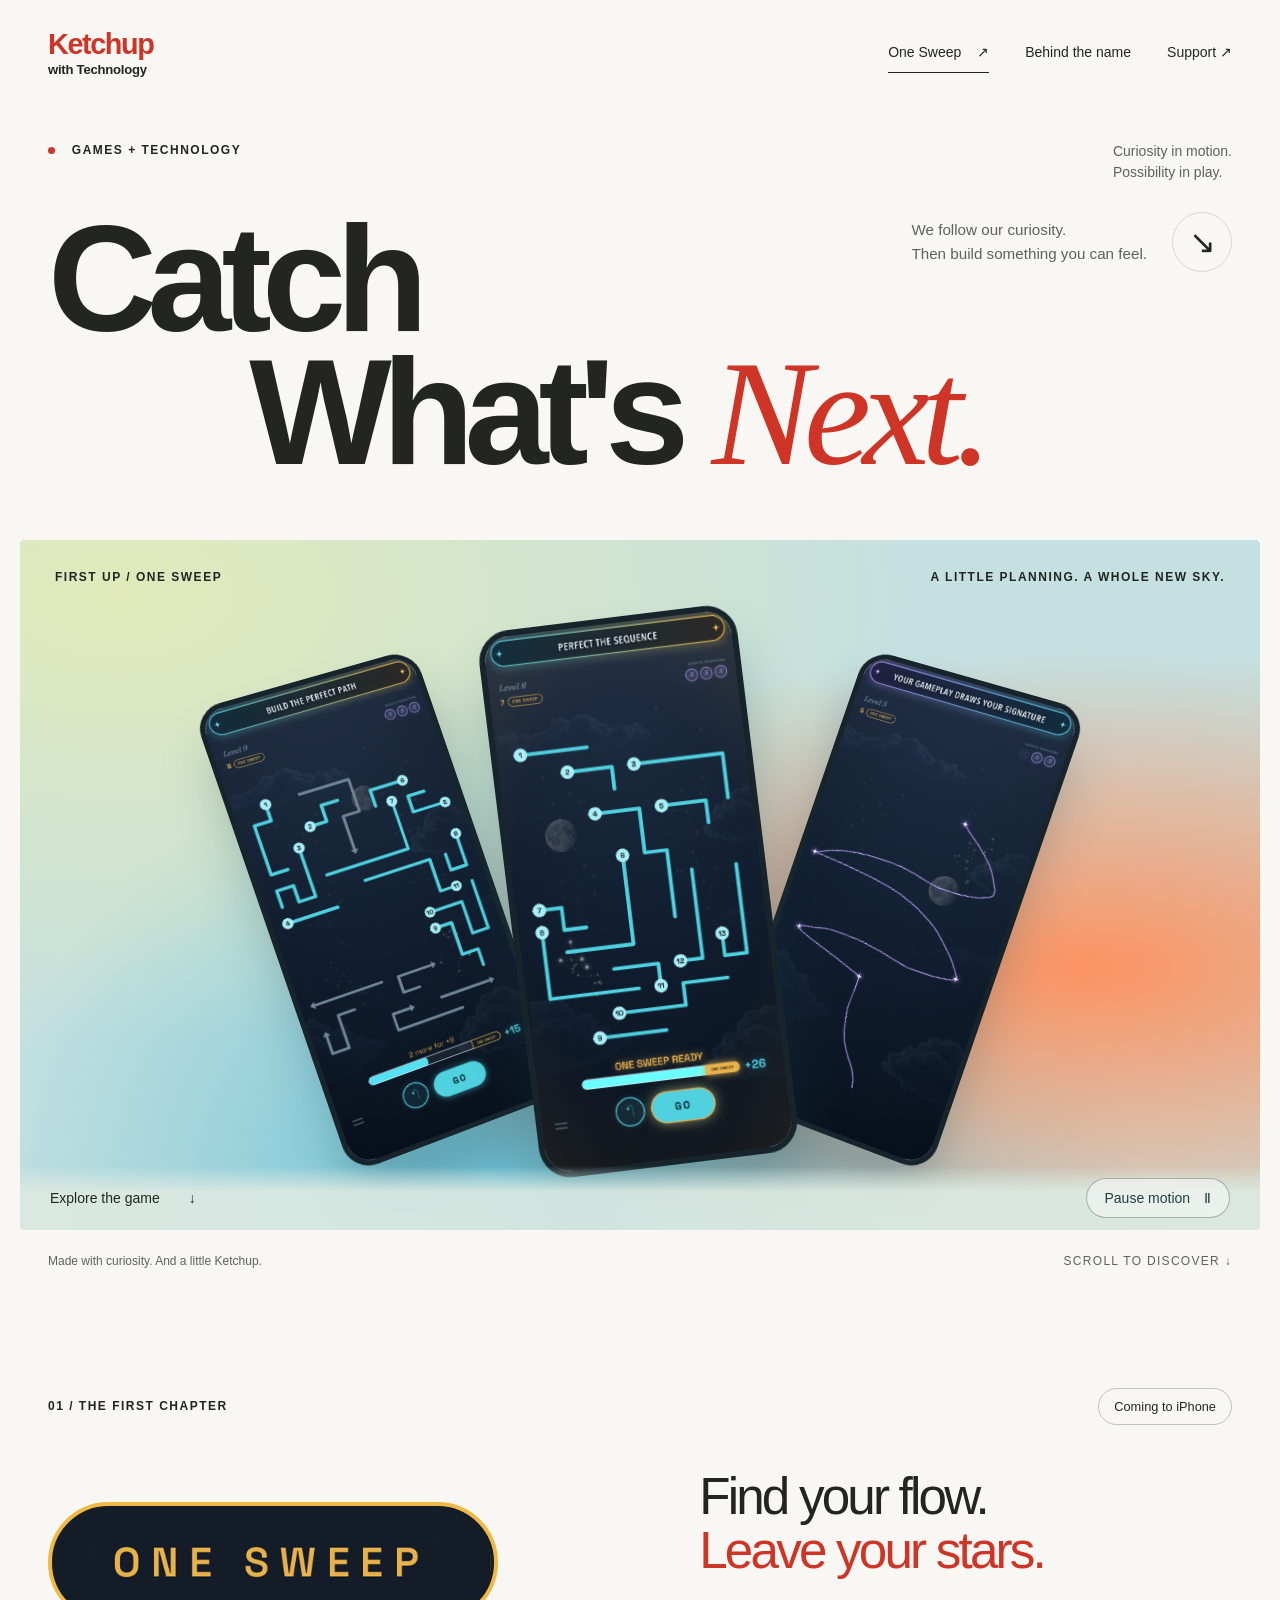
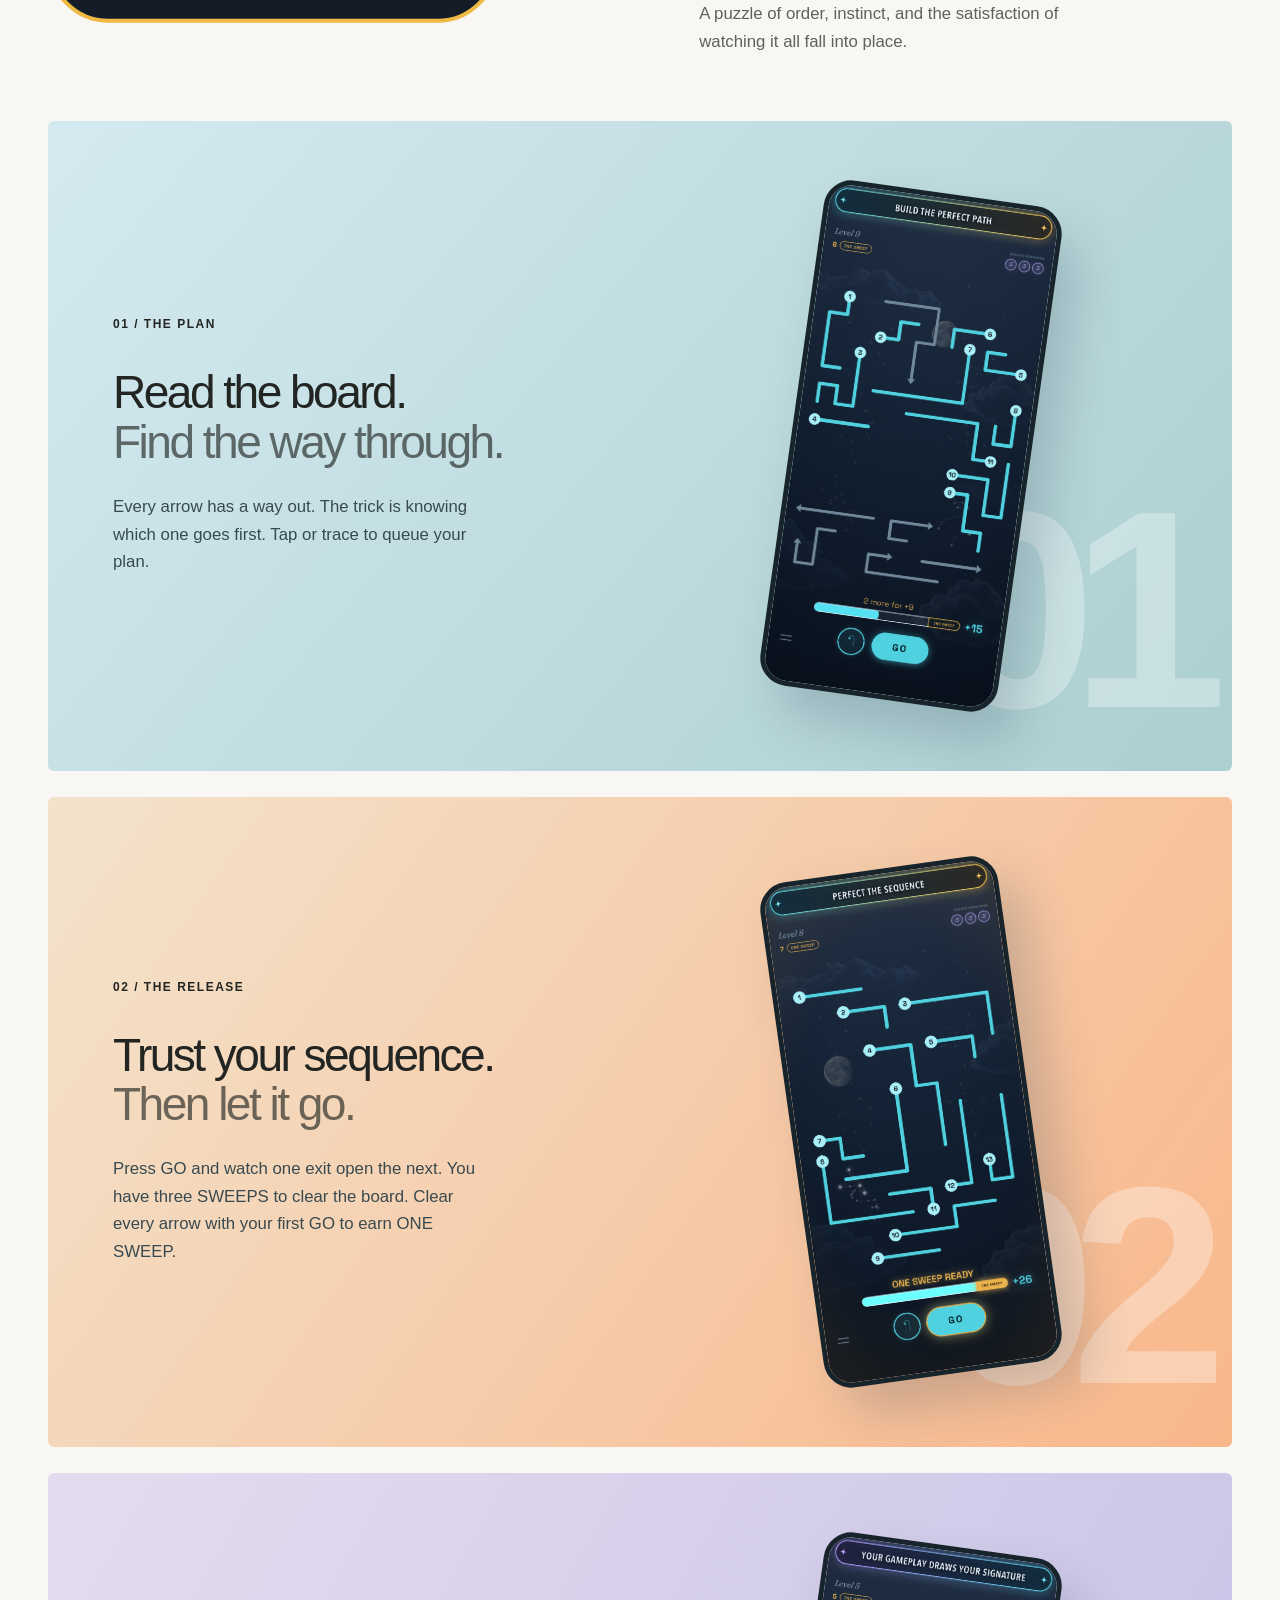
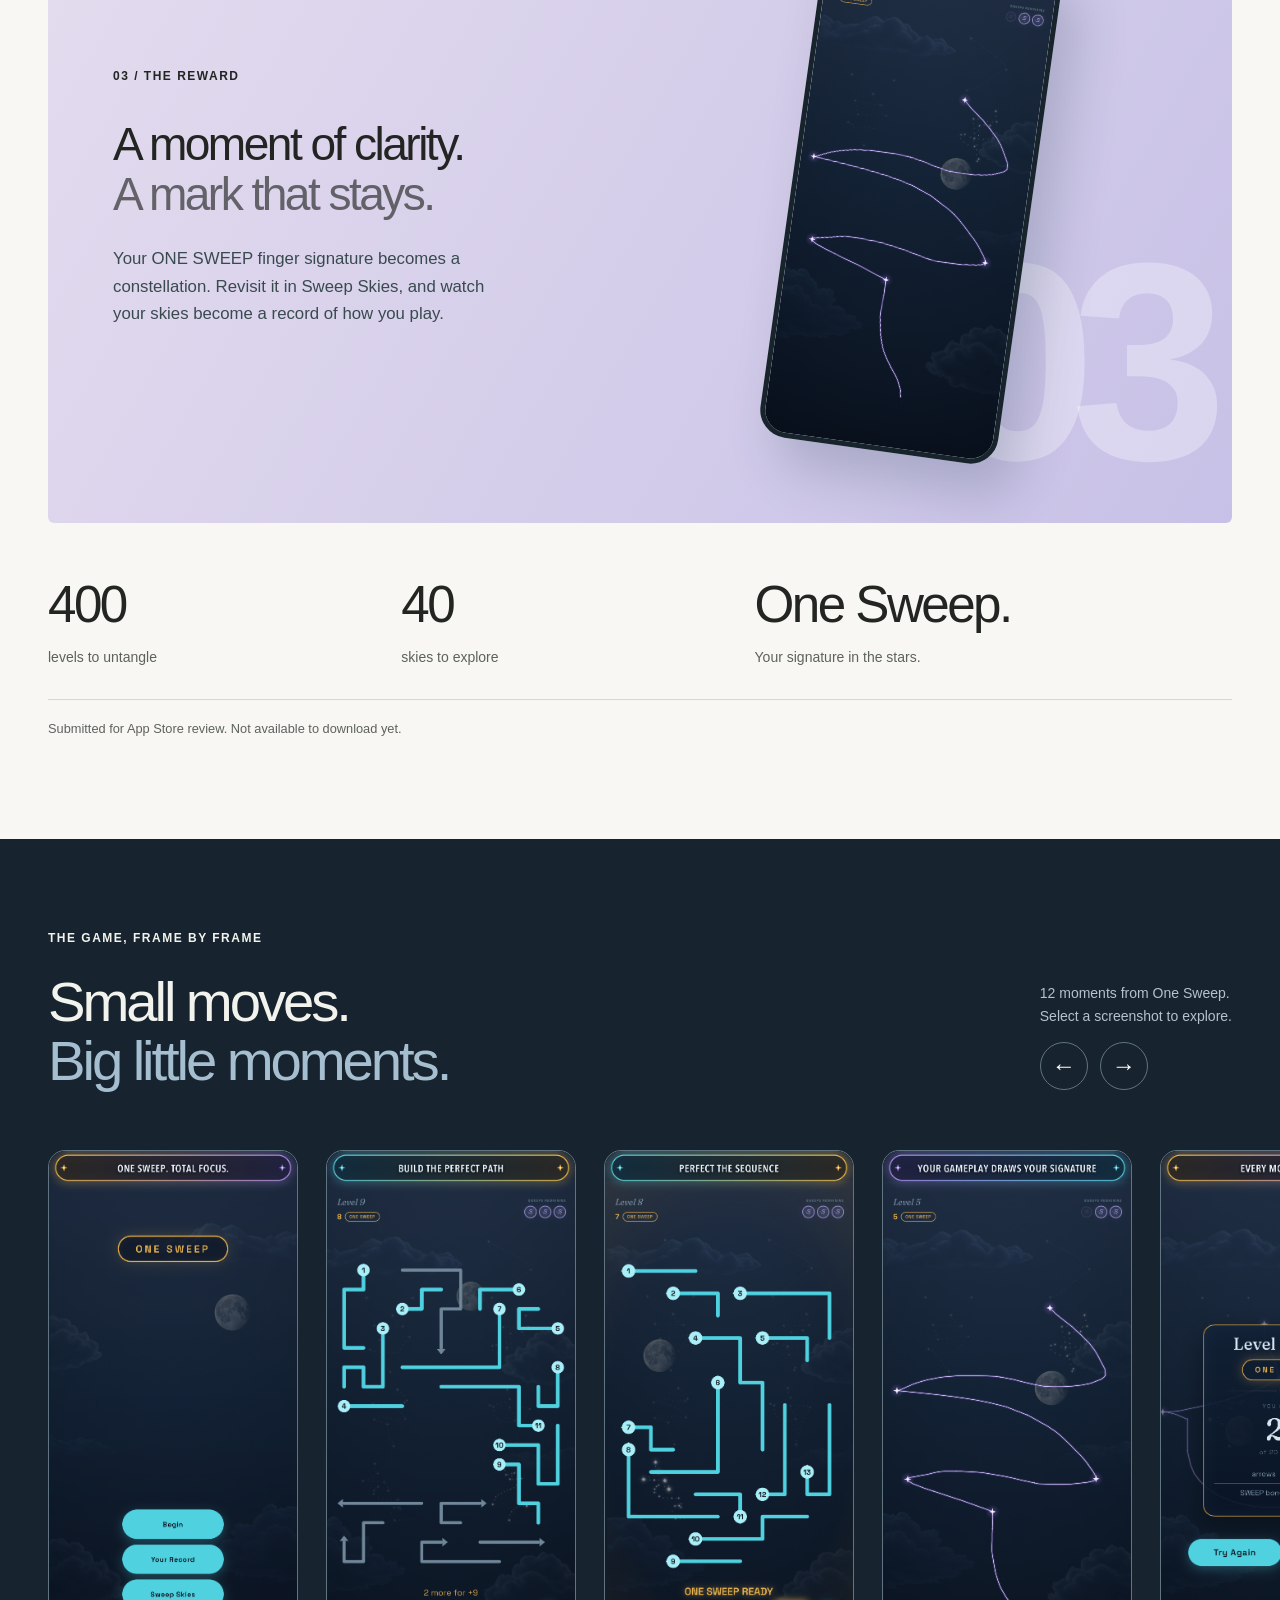
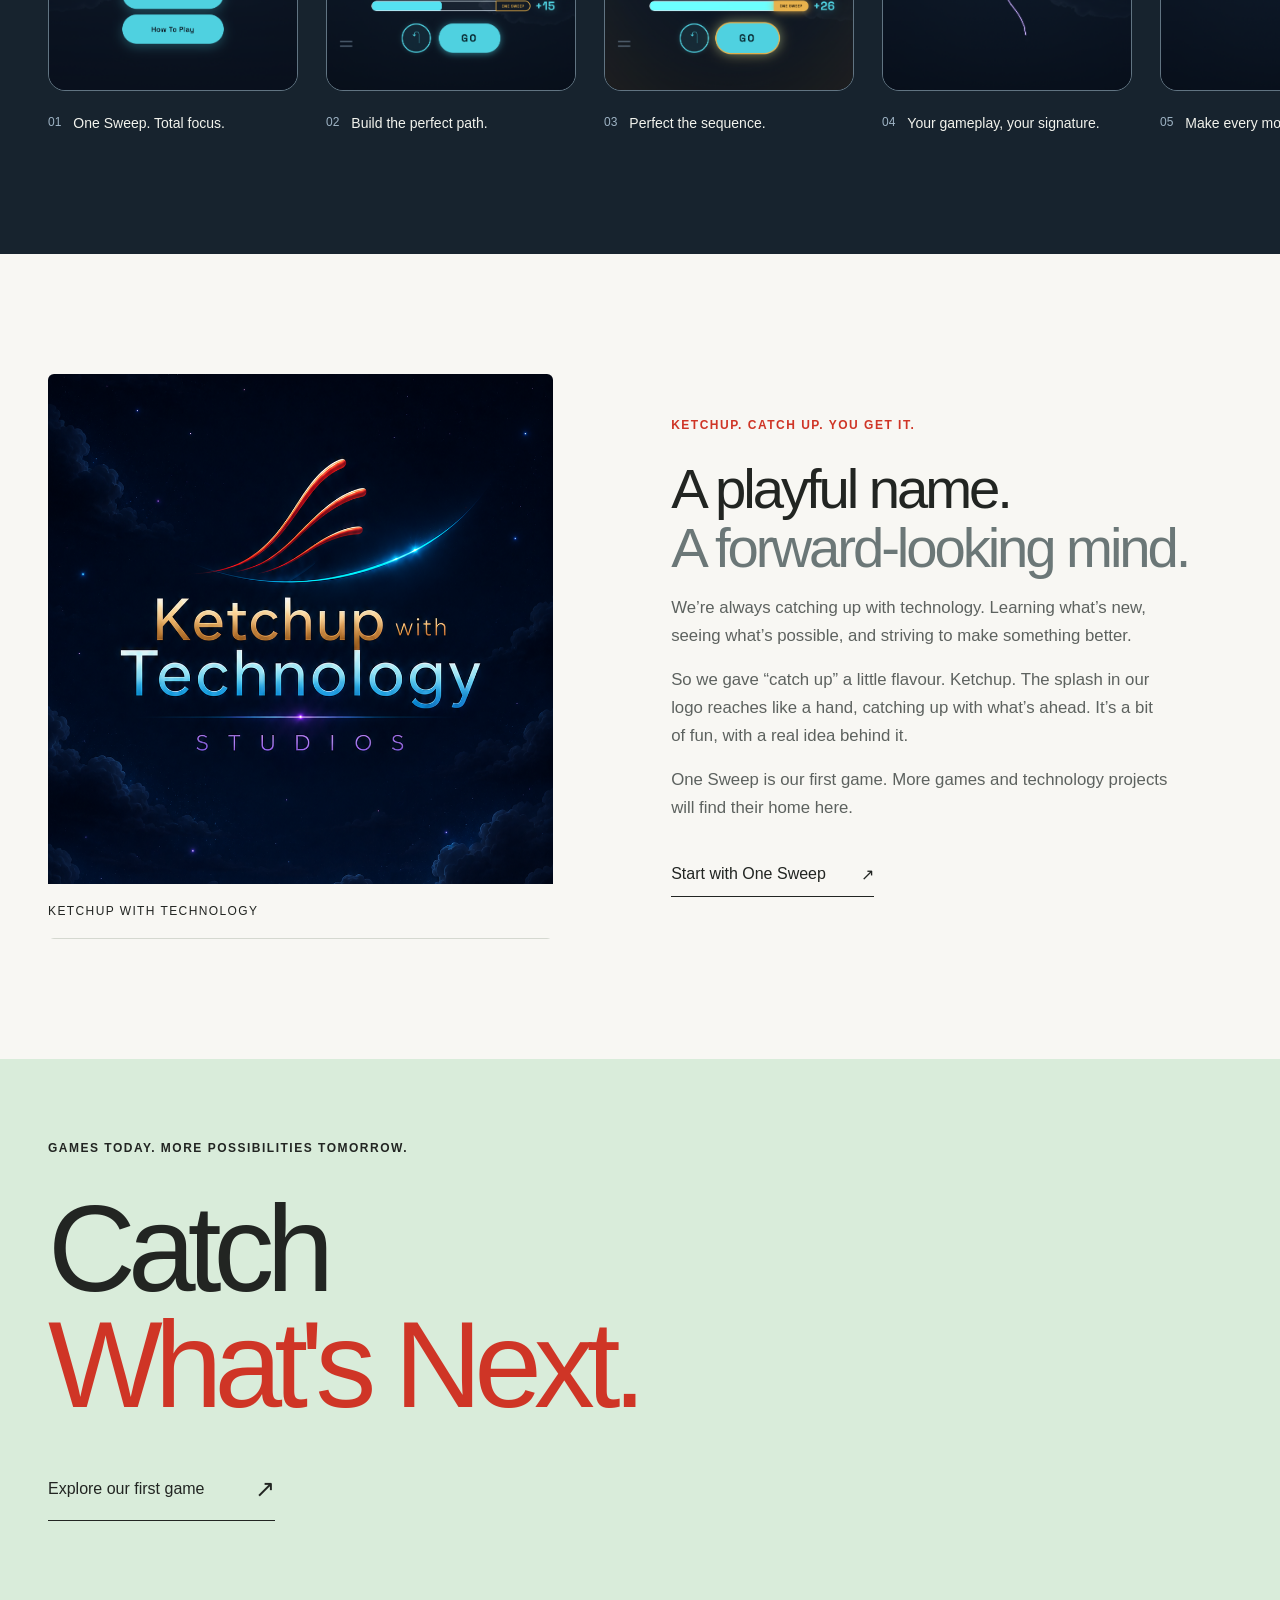
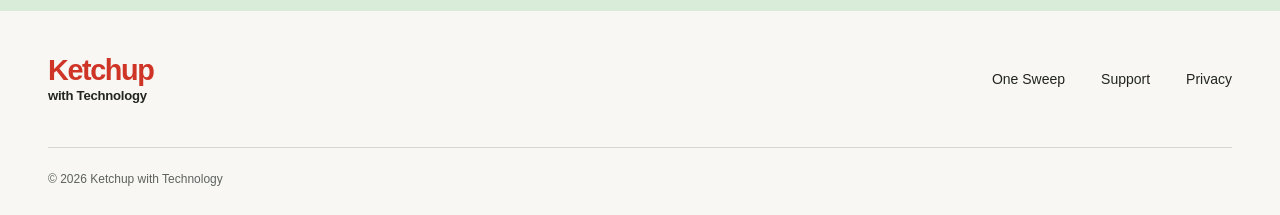
==== index.html @ 63517700 "Preserve existing page navigation and shared route styling" ====
<!doctype html>
<html lang="en"><head><meta charset="utf-8"><meta name="viewport" content="width=device-width, initial-scale=1"><meta name="theme-color" content="#f8f7f3"><meta name="description" content="Catch What's Next. Ketchup with Technology makes games and explores new possibilities. Discover One Sweep, our first puzzle game, coming to iPhone."><title>Ketchup with Technology | Catch What's Next.</title><link rel="stylesheet" href="./styles.css"><script src="./site.js" defer></script></head><body><a class="skip-link" href="#main">Skip to content</a><header class="wrap header"><a class="wordmark" href="#" aria-label="Ketchup with Technology, home">Ketchup<span>with Technology</span></a><nav aria-label="Main navigation"><a href="./one-sweep/">One Sweep <span aria-hidden="true">↗</span></a><a href="#about">Behind the name</a><a href="./support/">Support ↗</a></nav></header><main id="main"><section class="hero" aria-labelledby="hero-title"><div class="hero-top wrap"><div class="hero-kicker"><span class="signal-dot" aria-hidden="true"></span> GAMES + TECHNOLOGY</div><p>Curiosity in motion.<br>Possibility in play.</p></div><div class="hero-title wrap"><h1 id="hero-title"><span>Catch</span> <span class="next-line">What's <em>Next.</em></span></h1><div class="hero-description"><p>We follow our curiosity.<br>Then build something you can feel.</p><a class="round-link" href="#one-sweep" aria-label="Discover One Sweep"><span aria-hidden="true">↘</span></a></div></div><div class="cinema"><div class="cinema-light" aria-hidden="true"></div><div class="cinema-caption"><span>FIRST UP / ONE SWEEP</span><span>A LITTLE PLANNING. A WHOLE NEW SKY.</span></div><div class="cinema-screens"><a class="shot cinema-left" href="./assets/07-selecting-arrows.png" data-preview data-caption="Build your sequence in One Sweep." aria-label="Enlarge: Build your sequence in One Sweep."><img src="./assets/07-selecting-arrows.png" alt="Build your sequence in One Sweep." width="1206" height="2622" fetchpriority="high"></a><a class="shot cinema-middle" href="./assets/05-perfect-sequence.png" data-preview data-caption="A perfect sequence ready to launch." aria-label="Enlarge: A perfect sequence ready to launch."><img src="./assets/05-perfect-sequence.png" alt="A perfect sequence ready to launch." width="1206" height="2622" fetchpriority="high"></a><a class="shot cinema-right" href="./assets/02-sweep-signature.png" data-preview data-caption="Your finger signature becomes a constellation." aria-label="Enlarge: Your finger signature becomes a constellation."><img src="./assets/02-sweep-signature.png" alt="Your finger signature becomes a constellation." width="1206" height="2622" fetchpriority="high"></a></div><div class="cinema-bottom"><a href="#one-sweep">Explore the game <span aria-hidden="true">↓</span></a><button class="motion-toggle" type="button" aria-pressed="false">Pause motion <span aria-hidden="true">Ⅱ</span></button></div></div><div class="hero-foot wrap"><span>Made with curiosity. And a little Ketchup.</span><span>SCROLL TO DISCOVER ↓</span></div></section><section class="game wrap" id="one-sweep" aria-labelledby="game-title"><div class="game-top"><p class="eyebrow">01 / THE FIRST CHAPTER</p><span class="status">Coming to iPhone</span></div><div class="game-heading"><h2 id="game-title" class="badge-heading"><svg role="img" aria-label="One Sweep" viewBox="0 0 570 153"><defs><clipPath id="badge-artwork"><rect x="9" y="9" width="552" height="135" rx="67.5"/></clipPath></defs><rect x="2.5" y="2.5" width="565" height="148" rx="74" fill="#131d27"/><image href="./assets/04-one-sweep-badge.png" x="-320" y="-1235" width="1206" height="2622" clip-path="url(#badge-artwork)"/><rect x="2.5" y="2.5" width="565" height="148" rx="74" fill="none" stroke="#efb943" stroke-width="5"/></svg></h2><div><p class="game-lead">Find your flow.<br><span>Leave your stars.</span></p><p>A puzzle of order, instinct, and the satisfaction of watching it all fall into place.</p></div></div><div class="story-scenes"><article class="story-scene blue"><div class="scene-copy"><p class="eyebrow">01 / THE PLAN</p><h3>Read the board.<br><span>Find the way through.</span></h3><p>Every arrow has a way out. The trick is knowing which one goes first. Tap or trace to queue your plan.</p></div><div class="scene-image"><a class="shot " href="./assets/07-selecting-arrows.png" data-preview data-caption="Level 9: selected cyan arrows numbered in order." aria-label="Enlarge: Level 9: selected cyan arrows numbered in order."><img src="./assets/07-selecting-arrows.png" alt="Level 9: selected cyan arrows numbered in order." width="1206" height="2622" loading="lazy"></a><span class="scene-index" aria-hidden="true">01</span></div></article><article class="story-scene peach"><div class="scene-copy"><p class="eyebrow">02 / THE RELEASE</p><h3>Trust your sequence.<br><span>Then let it go.</span></h3><p>Press GO and watch one exit open the next. You have three SWEEPS to clear the board. Clear every arrow with your first GO to earn ONE SWEEP.</p></div><div class="scene-image"><a class="shot " href="./assets/05-perfect-sequence.png" data-preview data-caption="Thirteen arrows queued for a ONE SWEEP clear." aria-label="Enlarge: Thirteen arrows queued for a ONE SWEEP clear."><img src="./assets/05-perfect-sequence.png" alt="Thirteen arrows queued for a ONE SWEEP clear." width="1206" height="2622" loading="lazy"></a><span class="scene-index" aria-hidden="true">02</span></div></article><article class="story-scene lilac"><div class="scene-copy"><p class="eyebrow">03 / THE REWARD</p><h3>A moment of clarity.<br><span>A mark that stays.</span></h3><p>Your ONE SWEEP finger signature becomes a constellation. Revisit it in Sweep Skies, and watch your skies become a record of how you play.</p></div><div class="scene-image"><a class="shot " href="./assets/02-sweep-signature.png" data-preview data-caption="A purple finger signature stretching across the moonlit sky." aria-label="Enlarge: A purple finger signature stretching across the moonlit sky."><img src="./assets/02-sweep-signature.png" alt="A purple finger signature stretching across the moonlit sky." width="1206" height="2622" loading="lazy"></a><span class="scene-index" aria-hidden="true">03</span></div></article></div><div class="facts"><p><strong>400</strong>levels to untangle</p><p><strong>40</strong>skies to explore</p><p><strong>One Sweep.</strong>Your signature in the stars.</p></div><p class="release-note">Submitted for App Store review. Not available to download yet.</p></section><section class="gallery-section" aria-labelledby="gallery-title"><div class="wrap gallery-heading"><div><p class="eyebrow">THE GAME, FRAME BY FRAME</p><h2 id="gallery-title">Small moves.<br><span>Big little moments.</span></h2></div><div class="gallery-controls"><p>12 moments from One Sweep.<br>Select a screenshot to explore.</p><div><button type="button" data-gallery-step="-1" aria-label="Previous screenshots">←</button><button type="button" data-gallery-step="1" aria-label="Next screenshots">→</button></div></div></div><div class="gallery" tabindex="0" role="region" aria-label="One Sweep screenshot gallery; scroll horizontally to explore"><figure><a class="shot " href="./assets/01-home.png" data-preview data-caption="The One Sweep home screen with Begin, Your Record, Sweep Skies and How To Play." aria-label="Enlarge: The One Sweep home screen with Begin, Your Record, Sweep Skies and How To Play."><img src="./assets/01-home.png" alt="The One Sweep home screen with Begin, Your Record, Sweep Skies and How To Play." width="1206" height="2622" loading="lazy"></a><figcaption><span>01</span>One Sweep. Total focus.</figcaption></figure><figure><a class="shot " href="./assets/07-selecting-arrows.png" data-preview data-caption="Level 9 with selected cyan arrows numbered in queue order." aria-label="Enlarge: Level 9 with selected cyan arrows numbered in queue order."><img src="./assets/07-selecting-arrows.png" alt="Level 9 with selected cyan arrows numbered in queue order." width="1206" height="2622" loading="lazy"></a><figcaption><span>02</span>Build the perfect path.</figcaption></figure><figure><a class="shot " href="./assets/05-perfect-sequence.png" data-preview data-caption="All thirteen arrows queued, with ONE SWEEP READY above GO." aria-label="Enlarge: All thirteen arrows queued, with ONE SWEEP READY above GO."><img src="./assets/05-perfect-sequence.png" alt="All thirteen arrows queued, with ONE SWEEP READY above GO." width="1206" height="2622" loading="lazy"></a><figcaption><span>03</span>Perfect the sequence.</figcaption></figure><figure><a class="shot " href="./assets/02-sweep-signature.png" data-preview data-caption="A purple signature traced across the moonlit sky after a clear." aria-label="Enlarge: A purple signature traced across the moonlit sky after a clear."><img src="./assets/02-sweep-signature.png" alt="A purple signature traced across the moonlit sky after a clear." width="1206" height="2622" loading="lazy"></a><figcaption><span>04</span>Your gameplay, your signature.</figcaption></figure><figure><a class="shot " href="./assets/03-scorecard.png" data-preview data-caption="Level 6 cleared in ONE SWEEP with 20 of 20 possible points." aria-label="Enlarge: Level 6 cleared in ONE SWEEP with 20 of 20 possible points."><img src="./assets/03-scorecard.png" alt="Level 6 cleared in ONE SWEEP with 20 of 20 possible points." width="1206" height="2622" loading="lazy"></a><figcaption><span>05</span>Make every move count.</figcaption></figure><figure><a class="shot " href="./assets/04-one-sweep-badge.png" data-preview data-caption="A gold ONE SWEEP badge awarded after clearing the board." aria-label="Enlarge: A gold ONE SWEEP badge awarded after clearing the board."><img src="./assets/04-one-sweep-badge.png" alt="A gold ONE SWEEP badge awarded after clearing the board." width="1206" height="2622" loading="lazy"></a><figcaption><span>06</span>Earn the ONE SWEEP.</figcaption></figure><figure><a class="shot " href="./assets/06-sweep-to-stars.png" data-preview data-caption="A completed signature settling among the stars." aria-label="Enlarge: A completed signature settling among the stars."><img src="./assets/06-sweep-to-stars.png" alt="A completed signature settling among the stars." width="1206" height="2622" loading="lazy"></a><figcaption><span>07</span>Turn SWEEPs into stars.</figcaption></figure><figure><a class="shot " href="./assets/08-sky-one-complete.png" data-preview data-caption="Sky 1 complete, with all ten levels cleared in ONE SWEEP." aria-label="Enlarge: Sky 1 complete, with all ten levels cleared in ONE SWEEP."><img src="./assets/08-sky-one-complete.png" alt="Sky 1 complete, with all ten levels cleared in ONE SWEEP." width="1206" height="2622" loading="lazy"></a><figcaption><span>08</span>Master an entire sky.</figcaption></figure><figure><a class="shot " href="./assets/09-completed-sky.png" data-preview data-caption="All ten earned constellation signatures in Clear Midnight." aria-label="Enlarge: All ten earned constellation signatures in Clear Midnight."><img src="./assets/09-completed-sky.png" alt="All ten earned constellation signatures in Clear Midnight." width="1206" height="2622" loading="lazy"></a><figcaption><span>09</span>Your constellations, together.</figcaption></figure><figure><a class="shot " href="./assets/10-replay-signature.png" data-preview data-caption="A saved Level 4 constellation being replayed in Sweep Skies." aria-label="Enlarge: A saved Level 4 constellation being replayed in Sweep Skies."><img src="./assets/10-replay-signature.png" alt="A saved Level 4 constellation being replayed in Sweep Skies." width="1206" height="2622" loading="lazy"></a><figcaption><span>10</span>Replay your signature.</figcaption></figure><figure><a class="shot " href="./assets/11-sweep-skies.png" data-preview data-caption="The Sweep Skies collection with Sky 1 perfect and Sky 2 in progress." aria-label="Enlarge: The Sweep Skies collection with Sky 1 perfect and Sky 2 in progress."><img src="./assets/11-sweep-skies.png" alt="The Sweep Skies collection with Sky 1 perfect and Sky 2 in progress." width="1206" height="2622" loading="lazy"></a><figcaption><span>11</span>Explore 40 skies.</figcaption></figure><figure><a class="shot " href="./assets/12-constellation-carryover.png" data-preview data-caption="Level 14 arrows over a purple sky with previously earned constellations." aria-label="Enlarge: Level 14 arrows over a purple sky with previously earned constellations."><img src="./assets/12-constellation-carryover.png" alt="Level 14 arrows over a purple sky with previously earned constellations." width="1206" height="2622" loading="lazy"></a><figcaption><span>12</span>Keep your stars with you.</figcaption></figure></div></section><section class="about wrap" id="about" aria-labelledby="about-title"><div class="about-art"><img src="./assets/studio-startup.png" alt="Ketchup with Technology Studios logo from the game startup screen, with red and cyan trails." width="941" height="1672" loading="lazy"><span>KETCHUP WITH TECHNOLOGY</span></div><div class="about-copy"><p class="eyebrow">KETCHUP. CATCH UP. YOU GET IT.</p><h2 id="about-title">A playful name.<br><span>A forward-looking mind.</span></h2><p>We’re always catching up with technology. Learning what’s new, seeing what’s possible, and striving to make something better.</p><p>So we gave “catch up” a little flavour. Ketchup. The splash in our logo reaches like a hand, catching up with what’s ahead. It’s a bit of fun, with a real idea behind it.</p><p>One Sweep is our first game. More games and technology projects will find their home here.</p><a class="text-link" href="#one-sweep">Start with One Sweep <span aria-hidden="true">↗</span></a></div></section><section class="next"><div class="wrap"><p class="eyebrow">GAMES TODAY. MORE POSSIBILITIES TOMORROW.</p><h2>Catch<br><span>What's Next.</span></h2><a class="button" href="#one-sweep">Explore our first game <span aria-hidden="true">↗</span></a></div></section></main><footer class="wrap footer"><a class="wordmark" href="#">Ketchup<span>with Technology</span></a><nav aria-label="Footer navigation"><a href="./one-sweep/">One Sweep</a><a href="./support/">Support</a><a href="./privacy/">Privacy</a></nav><p>© 2026 Ketchup with Technology</p></footer>
<dialog aria-labelledby="preview-caption" id="image-preview"><button type="button" class="close-preview" aria-label="Close screenshot preview">Close ×</button><img alt="" width="1206" height="2622"><p id="preview-caption"></p></dialog></body></html>
---- styles.css ----
:root{color-scheme:light;--paper:#f8f7f3;--ink:#222522;--muted:#5d625f;--red:#cf3526;--line:#d5d8d0;font-family:Inter,"Helvetica Neue",Arial,sans-serif;background:var(--paper);color:var(--ink);font-synthesis:none}*{box-sizing:border-box}body{margin:0}html{scroll-behavior:smooth;scroll-padding-top:2rem}a{color:inherit;text-decoration:none}button{font:inherit;cursor:pointer}img{display:block;width:100%;height:auto}p{line-height:1.65}a:focus-visible,button:focus-visible,[tabindex]:focus-visible{outline:3px solid #155ecc;outline-offset:6px}.wrap{width:min(1320px,calc(100% - 96px));margin:auto}.skip-link{position:fixed;top:12px;left:12px;z-index:20;background:white;padding:15px;transform:translateY(-160%)}.skip-link:focus{transform:none}.header{display:flex;justify-content:space-between;align-items:center;padding-block:30px;gap:30px}.wordmark{font-size:1.8rem;font-weight:800;color:var(--red);letter-spacing:-1.4px;line-height:1;display:inline-block}.wordmark span{display:block;font-size:.82rem;font-weight:600;letter-spacing:-.25px;margin-top:4px;color:var(--ink)}nav{display:flex;gap:36px;font-size:.875rem}nav a{padding:12px 0}nav a:hover{color:var(--red)}.header nav a:first-child{border-bottom:1px solid var(--ink)}.header nav span{margin-left:12px}.hero{padding-top:35px;overflow:hidden}.hero-top{display:flex;justify-content:space-between;align-items:start;gap:30px}.hero-top>p{font-size:.875rem;margin:0;line-height:1.5;color:var(--muted)}.hero-kicker,.eyebrow{font-size:.75rem;letter-spacing:1.5px;font-weight:600;line-height:1.5}.signal-dot{display:inline-block;background:var(--red);width:7px;height:7px;border-radius:50%;margin-right:12px}.hero-title{position:relative;padding-block:30px 60px}.hero h1{font-size:clamp(5rem,11.8vw,11.4rem);line-height:.88;letter-spacing:-.075em;font-weight:600;margin:0;position:relative;z-index:1}.hero h1>span{display:block}.hero h1 .next-line{padding-left:17%}.hero h1 em{font-family:Georgia,serif;font-weight:400;color:var(--red);letter-spacing:-.065em}.hero-description{position:absolute;right:0;top:20px;display:flex;align-items:center;gap:25px}.hero-description p{font-size:.95rem;color:var(--muted);line-height:1.55}.round-link{display:grid;place-items:center;width:60px;height:60px;border:1px solid var(--line);border-radius:50%;font-size:32px;transition:transform .25s,background .25s}.round-link:hover{background:var(--red);color:white;transform:rotate(10deg)}.cinema{width:calc(100% - 40px);margin:auto;height:690px;background:#badddf;position:relative;overflow:hidden;border-radius:5px;isolation:isolate}.cinema-light{position:absolute;inset:-10%;background:radial-gradient(ellipse at 15% 15%,#e2eaba 0,transparent 45%),radial-gradient(ellipse at 80% 60%,#fc9362 0,transparent 45%),radial-gradient(ellipse at 45% 90%,#60bed4 0,transparent 50%),#c4e0e0;animation:light-drift 16s ease-in-out infinite alternate;z-index:-1}.cinema-caption,.cinema-bottom{position:absolute;z-index:5;left:35px;right:35px;display:flex;justify-content:space-between;align-items:center;gap:20px}.cinema-caption{top:30px;font-size:.75rem;font-weight:600;letter-spacing:1.5px}.cinema-bottom{bottom:25px;font-size:.875rem}.cinema-bottom a{padding:12px 0}.cinema-bottom a span{margin-left:25px}.motion-toggle{border:1px solid #56767380;background:#ffffff6e;backdrop-filter:blur(10px);border-radius:30px;padding:11px 18px;font-size:.75rem;color:#203f43}.motion-toggle span{margin-left:10px}.cinema-screens{position:relative;width:min(900px,88%);height:100%;margin:auto;perspective:1400px;transform:translate3d(var(--scene-x,0px),var(--scene-y,0px),0);transition:transform 1s cubic-bezier(.2,.8,.2,1)}.cinema-screens .shot{position:absolute;width:260px;top:90px;border:6px solid #17242b;border-radius:32px;box-shadow:0 3px 0 #f6ffffb0 inset,0 45px 55px #1e4a5945;overflow:hidden;transition:filter .3s}.cinema-screens .shot:hover{filter:brightness(1.1)}.cinema-middle{left:calc(50% - 130px);z-index:3;transform:rotate(-7deg) translateY(-14px);animation:middle-float 7s ease-in-out infinite}.cinema-left{left:7%;transform:rotate(-19deg) rotateY(15deg) scale(.87);animation:left-float 8s ease-in-out infinite}.cinema-right{right:7%;transform:rotate(19deg) rotateY(-15deg) scale(.87);animation:right-float 9s ease-in-out infinite}.hero-foot{display:flex;justify-content:space-between;gap:25px;padding-block:24px 0;font-size:.75rem;color:var(--muted)}.hero-foot span:last-child{letter-spacing:1.3px}.game{padding-block:120px 100px}.game-top{display:flex;justify-content:space-between;align-items:center;gap:20px}.eyebrow{margin:0 0 25px}.game-top .eyebrow{margin:0}.status{font-size:.8rem;border:1px solid #bbc6b6;border-radius:30px;padding:10px 15px;white-space:nowrap}.game-heading{display:grid;grid-template-columns:1fr 1fr;align-items:center;gap:10%;padding-block:45px 65px}.badge-heading{margin:0;max-width:450px;line-height:0}.badge-heading svg{width:100%;height:auto;display:block}.game-lead{font-size:clamp(2.4rem,4vw,3.6rem);letter-spacing:-.055em;line-height:1.06;margin:0 0 22px}.game-lead span{color:var(--red)}.game-heading>div>p:last-child{font-size:1.05rem;color:var(--muted);max-width:430px;margin:0}.story-scenes{display:grid;gap:26px}.story-scene{display:grid;grid-template-columns:1fr 1fr;gap:30px;align-items:center;min-height:650px;padding:55px 65px;overflow:hidden;position:relative;border-radius:6px}.story-scene.blue{background:linear-gradient(130deg,#d4eaf0,#accfd1)}.story-scene.peach{background:linear-gradient(125deg,#f3e3cc,#f9b78b)}.story-scene.lilac{background:linear-gradient(120deg,#e4dcee,#c7c1e7)}.scene-copy{position:relative;z-index:1;max-width:470px}.scene-copy h3{font-size:clamp(2.3rem,3.6vw,3.3rem);font-weight:500;line-height:1.08;letter-spacing:-.055em;margin:35px 0 25px}.scene-copy h3 span{opacity:.65}.scene-copy>p:last-child{font-size:1.05rem;max-width:375px;color:#394a4f;margin:0}.scene-image{position:relative;display:grid;place-items:center;min-width:0}.scene-image .shot{display:block;width:240px;position:relative;z-index:1;border:5px solid #17242b;border-radius:28px;overflow:hidden;box-shadow:22px 28px 50px #273e5338;transform:rotate(8deg);transition:transform .7s}.scene-image .shot:hover{transform:rotate(0) translateY(-8px)}.peach .scene-image .shot{transform:rotate(-8deg)}.scene-index{position:absolute;font-size:clamp(180px,22vw,300px);font-weight:700;letter-spacing:-.09em;color:#ffffff50;bottom:-50px;right:-35px;line-height:1;user-select:none}.facts{display:grid;grid-template-columns:1fr 1fr 1.5fr;gap:35px;padding:50px 0 30px;border-bottom:1px solid var(--line)}.facts p{font-size:.875rem;color:var(--muted);margin:0}.facts strong{display:block;font-size:clamp(2rem,4vw,3.5rem);font-weight:400;letter-spacing:-.05em;color:var(--ink);line-height:1.25;margin-bottom:9px}.release-note{font-size:.8rem;color:var(--muted);margin:18px 0 0}.gallery-section{padding-block:90px;background:#17232e;color:#f2f3ed;overflow:hidden}.gallery-heading{display:flex;justify-content:space-between;align-items:end;gap:45px;margin-bottom:45px}.gallery-heading h2,.about h2{font-size:clamp(2.5rem,4.4vw,4rem);line-height:1.05;letter-spacing:-.055em;font-weight:500;margin:0}.gallery-heading h2 span{color:#a6bfd0}.gallery-controls>p{font-size:.875rem;color:#b5c2cd}.gallery-controls>div{display:flex;gap:12px}.gallery-controls button{width:48px;height:48px;border:1px solid #617482;background:transparent;color:white;border-radius:50%;font-size:24px}.gallery-controls button:hover{background:#d5e8ee;color:#17232e}.gallery{display:flex;overflow-x:auto;gap:28px;padding:15px max(48px,calc((100vw - 1320px)/2)) 30px;scroll-snap-type:x mandatory;scroll-padding-left:max(48px,calc((100vw - 1320px)/2));scrollbar-color:#809cae #283a47}.gallery figure{flex:0 0 250px;margin:0;scroll-snap-align:start}.gallery .shot{display:block;border-radius:17px;overflow:hidden;border:1px solid #617482;transition:transform .3s}.gallery .shot:hover{transform:translateY(-8px)}.gallery figcaption{display:flex;gap:12px;margin-top:22px;font-size:.875rem;line-height:1.5}.gallery figcaption span{font-size:.75rem;color:#9fb4c5}.about{display:grid;grid-template-columns:.9fr 1fr;gap:10%;align-items:center;padding-block:120px}.about-art{position:relative;overflow:hidden;border-radius:6px}.about-art img{height:510px;object-fit:cover;object-position:center 54%}.about-art>span{display:block;padding:20px 0;font-size:.75rem;letter-spacing:1.4px;border-bottom:1px solid var(--line)}.about-copy .eyebrow{color:var(--red)}.about h2 span{color:#6b7777}.about-copy>p:not(.eyebrow){font-size:1.05rem;color:var(--muted);max-width:500px}.text-link{display:inline-flex;gap:35px;padding:12px 0;border-bottom:1px solid;margin-top:15px;font-size:1rem}.text-link:hover{color:var(--red)}.next{background:#d9ecda;padding:80px 0 90px;position:relative;overflow:hidden}.next h2{font-size:clamp(4rem,9.5vw,9rem);line-height:.95;letter-spacing:-.065em;font-weight:500;margin:35px 0}.next h2 span{color:var(--red)}.button{display:inline-flex;align-items:center;gap:50px;border-bottom:1px solid;padding:17px 0;font-size:1rem}.button:hover{color:var(--red)}.button span{font-size:24px}.footer{display:grid;grid-template-columns:1fr auto;align-items:center;gap:45px;padding-block:45px 25px}.footer>p{grid-column:1/-1;border-top:1px solid var(--line);padding-top:22px;margin:0;font-size:.75rem;color:var(--muted)}dialog{border:1px solid #687883;border-radius:16px;background:#17232e;color:#f5f5f0;padding:64px 24px 22px;max-width:min(92vw,600px);max-height:94dvh}dialog::backdrop{background:#06131be8;backdrop-filter:blur(8px)}dialog img{max-height:70dvh;width:auto;margin:auto;border-radius:7px}dialog p{font-size:.875rem;max-width:430px;margin:18px auto 0}.close-preview{position:absolute;right:15px;top:12px;background:transparent;border:1px solid #718594;border-radius:30px;color:white;padding:10px 20px}body:has(dialog[open]){overflow:hidden}.motion-paused .cinema *{animation-play-state:paused!important}.motion-paused .cinema-screens{transform:none}.reveal-ready{transition:opacity .7s ease,translate .7s ease}.reveal-ready:not(.in-view){opacity:0;translate:0 24px}
@keyframes middle-float{50%{transform:rotate(-4deg) translateY(-26px)}}@keyframes left-float{50%{transform:rotate(-16deg) rotateY(15deg) scale(.87) translateY(16px)}}@keyframes right-float{50%{transform:rotate(16deg) rotateY(-15deg) scale(.87) translateY(-12px)}}@keyframes light-drift{to{transform:translate3d(3%,2%,0) scale(1.1)}}
@media(min-width:1600px){.cinema{height:760px}.cinema-screens .shot{width:290px;top:100px}.cinema-middle{left:calc(50% - 145px)}}
@media(max-width:1050px){.wrap{width:calc(100% - 56px)}.hero-description p{display:none}.hero-title{padding-bottom:40px}.hero-description{top:0}.hero h1{font-size:12vw}.hero h1 .next-line{padding-left:8%}.cinema{height:610px}.cinema-screens .shot{width:230px;top:85px}.cinema-middle{left:calc(50% - 115px)}.cinema-left{left:3%}.cinema-right{right:3%}.story-scene{padding:40px;min-height:580px}.scene-image .shot{width:210px}.scene-copy h3{font-size:2.7rem}.gallery{padding-inline:28px;scroll-padding-left:28px}.about{gap:6%}.about-art img{height:440px}}
@media(max-width:740px){.header{flex-wrap:wrap;gap:22px}.header nav{gap:24px;font-size:.8rem}.hero-top>p{font-size:.75rem}.hero-description{display:none}.hero-title{padding-block:28px 40px}.hero h1{font-size:14vw;letter-spacing:-.075em}.hero h1 .next-line{padding-left:0}.hero h1 em{display:inline}.cinema{height:550px;width:calc(100% - 24px)}.cinema-caption{left:22px;right:22px;font-size:.65rem;letter-spacing:1px}.cinema-caption span:last-child{display:none}.cinema-screens{width:100%}.cinema-screens .shot{width:205px;top:95px;border-width:4px;border-radius:26px}.cinema-middle{left:calc(50% - 102.5px)}.cinema-left{left:calc(50% - 260px);transform:rotate(-19deg) scale(.8)}.cinema-right{right:calc(50% - 260px);transform:rotate(19deg) scale(.8)}.cinema-bottom{left:22px;right:22px;bottom:18px;font-size:.75rem}.hero-foot{font-size:.7rem;align-items:start}.hero-foot span:last-child{max-width:90px;text-align:right;font-size:.65rem}.game{padding-block:70px}.game-heading{grid-template-columns:1fr;gap:32px;padding-block:35px 40px}.badge-heading{max-width:350px}.game-lead{font-size:2.8rem}.game-heading>div>p:last-child{max-width:520px}.story-scene{grid-template-columns:1fr;gap:35px;padding:35px 28px 50px}.scene-copy{max-width:none}.scene-copy h3{font-size:2.6rem;margin-block:25px 20px}.scene-copy>p:last-child{max-width:480px}.scene-image{padding-block:15px}.scene-image .shot{width:220px}.scene-index{font-size:250px;right:0;bottom:0}.facts{grid-template-columns:1fr 1fr;padding-top:30px;gap:25px}.facts p:last-child{grid-column:1/-1}.facts strong{font-size:2.8rem}.gallery-section{padding-block:60px}.gallery-heading{display:block}.gallery-heading h2{font-size:3rem}.gallery-controls{display:flex;justify-content:space-between;align-items:center;gap:20px;margin-top:25px}.gallery-controls p{font-size:.8rem;margin:0}.gallery figure{flex-basis:230px}.about{grid-template-columns:1fr;padding-block:70px;gap:35px}.about-art{order:2;max-width:500px;width:100%;margin:auto}.about-art img{height:460px}.about-copy h2{font-size:3rem}.next{padding-block:60px}.next h2{font-size:4.5rem}.footer nav{gap:18px;font-size:.8rem}.footer{gap:30px}}
@media(max-width:440px){.wrap{width:calc(100% - 36px)}.header{padding-block:22px}.wordmark{font-size:1.6rem}.header nav{width:100%;justify-content:space-between;gap:14px;font-size:.75rem}.hero{padding-top:20px}.hero-top>p{display:none}.hero-kicker{font-size:.65rem}.hero h1{font-size:15vw;line-height:.96}.hero-title{padding-block:24px 34px}.cinema{height:480px}.cinema-screens .shot{width:180px;top:85px}.cinema-middle{left:calc(50% - 90px)}.cinema-left{left:calc(50% - 220px)}.cinema-right{right:calc(50% - 220px)}.cinema-caption{top:22px}.motion-toggle{padding:10px 13px;font-size:.7rem}.cinema-bottom a span{margin-left:8px}.hero-foot span:first-child{max-width:190px}.eyebrow{font-size:.7rem;letter-spacing:1.2px}.status{font-size:.7rem;padding:9px 12px}.game-top{gap:12px}.game-top .eyebrow{font-size:.65rem}.scene-copy h3{font-size:2.2rem}.scene-copy>p:last-child{font-size:1rem}.story-scene{padding:30px 22px 40px}.scene-image .shot{width:205px}.gallery{padding-inline:18px;scroll-padding-left:18px;gap:20px}.gallery-heading h2{font-size:2.6rem}.gallery-controls button{width:42px;height:42px}.about-copy h2{font-size:2.5rem}.about-copy>p:not(.eyebrow){font-size:1rem}.about-art img{height:375px}.next h2{font-size:14vw}.footer{grid-template-columns:1fr}.footer nav{flex-direction:column;gap:0;align-items:start}.footer>p{grid-column:1}.facts strong{font-size:2.5rem}}
@media(prefers-reduced-motion:reduce){html{scroll-behavior:auto}*,*::before,*::after{animation:none!important;transition:none!important}.cinema-screens{transform:none!important}.reveal-ready:not(.in-view){opacity:1;translate:0}.motion-toggle{display:none}}
/* A clear control rail remains readable over the moving screenshots. */
.cinema-bottom{left:0;right:0;bottom:0;padding:12px 30px;background:linear-gradient(transparent,#dce9e1e8 40%);font-size:.875rem}.motion-toggle{font-size:.875rem}.hero h1{letter-spacing:-.065em}.hero h1 em{letter-spacing:-.055em}
@media(max-width:440px){.cinema-bottom{padding:10px 18px;font-size:.8rem}.motion-toggle{font-size:.75rem}.hero h1{letter-spacing:-.065em}}

/* Existing product, support, and policy routes retain their layouts. */

.subpage{min-height:100vh;background:var(--paper)}
.subpage .header .wordmark,.subpage .footer .wordmark{color:var(--red)}
.page-main{padding-bottom:80px}
.page-hero{padding-block:72px 58px;border-bottom:1px solid #d6d4cf}
.page-kicker{font-size:11px;font-weight:700;letter-spacing:1.6px;margin:0 0 20px;color:var(--red)}
.page-title{font-size:clamp(48px,7vw,86px);line-height:1;letter-spacing:-4px;margin:0;max-width:950px}
.page-title span{color:var(--red)}
.page-lede{font-size:clamp(18px,2vw,23px);color:var(--muted);max-width:760px;margin:28px 0 0;line-height:1.55}
.page-actions{display:flex;flex-wrap:wrap;gap:16px;align-items:center;margin-top:32px}
.page-actions .text-link{margin:0}
.page-section{padding-top:58px}
.page-section>h2{font-size:clamp(32px,4vw,48px);letter-spacing:-1.8px;margin:0 0 28px;line-height:1.08}
.info-grid{display:grid;grid-template-columns:repeat(3,1fr);gap:20px}
.info-card{border-radius:20px;padding:27px;background:white;border:1px solid #ddd9d1}
.info-card:nth-child(3n+1){background:var(--blue);border-color:transparent}
.info-card:nth-child(3n+2){background:var(--yellow);border-color:transparent}
.info-card:nth-child(3n+3){background:var(--pink);border-color:transparent}
.info-card .feature-number{display:block;margin-bottom:18px}
.info-card h2,.info-card h3{font-size:25px;line-height:1.12;letter-spacing:-.7px;margin:0 0 12px}
.info-card p{font-size:15px;margin:0;color:#34373b}
.product-shots{display:grid;grid-template-columns:repeat(3,1fr);gap:22px;align-items:start}
.product-shots figure{margin:0}
.product-shots .shot{display:block;overflow:hidden;border:4px solid white;border-radius:20px;box-shadow:0 14px 32px #30304020}
.product-shots .shot img{border-radius:16px}
.product-shots figcaption{font-size:13px;color:var(--muted);margin-top:13px;line-height:1.5}
.status-panel{background:#131d27;color:white;border-radius:24px;padding:32px;display:flex;justify-content:space-between;align-items:center;gap:30px}
.status-panel h2{font-size:30px;margin:0 0 8px;letter-spacing:-1px}
.status-panel p{margin:0;color:#d4dbe2}
.status-panel .status{background:var(--yellow);color:var(--ink);border:0;white-space:nowrap}
.policy-layout{display:grid;grid-template-columns:minmax(0,1fr) 260px;gap:64px;align-items:start}
.policy-content{max-width:820px}
.policy-section{padding:28px 0;border-bottom:1px solid #d6d4cf}
.policy-section:first-child{padding-top:0}
.policy-section h2{font-size:25px;letter-spacing:-.7px;margin:0 0 10px}
.policy-section p,.policy-section li{font-size:16px;color:var(--muted)}
.policy-section p{margin:0}
.policy-section p+p{margin-top:12px}
.policy-section ul{padding-left:20px;margin:12px 0 0}
.policy-nav{position:sticky;top:24px;background:var(--blue);border-radius:18px;padding:22px}
.policy-nav strong{display:block;font-size:13px;letter-spacing:.8px;margin-bottom:12px}
.policy-nav a{display:block;padding:9px 0;border-top:1px solid #abc7d9;font-size:14px}
.contact-card{background:var(--yellow);border-radius:22px;padding:30px;margin-top:30px}
.contact-card h2{font-size:28px;letter-spacing:-1px;margin:0 0 10px}
.contact-card p{margin:0;color:#3f4042}
.contact-card .text-link{font-weight:700;margin-top:18px}
.back-link{display:inline-flex;align-items:center;gap:8px;font-size:13px;margin-top:24px;color:var(--muted)}
.back-link:hover{color:var(--red)}
@media(max-width:800px){.info-grid{grid-template-columns:1fr}.product-shots{grid-template-columns:repeat(3,1fr)}.policy-layout{grid-template-columns:1fr;gap:35px}.policy-nav{position:static;order:-1}.status-panel{align-items:flex-start}}
@media(max-width:560px){.page-main{padding-bottom:55px}.page-hero{padding-block:45px 38px}.page-title{font-size:46px;letter-spacing:-2.4px}.page-lede{font-size:17px}.page-section{padding-top:42px}.product-shots{grid-template-columns:1fr;gap:28px}.product-shots figure{max-width:300px}.status-panel{display:block;padding:25px}.status-panel .status{display:inline-block;margin-top:18px}.policy-section h2{font-size:22px}}

:root{--blue:#d4eaf0;--yellow:#f3e3cc;--pink:#e4dcee}.page-title{font-weight:500}.info-card{border-radius:6px}.policy-nav,.contact-card,.status-panel{border-radius:6px}.feature-number{font-size:.75rem;letter-spacing:1px}.policy-content .text-link{overflow-wrap:anywhere;display:inline}.page-section p{font-size:1rem}
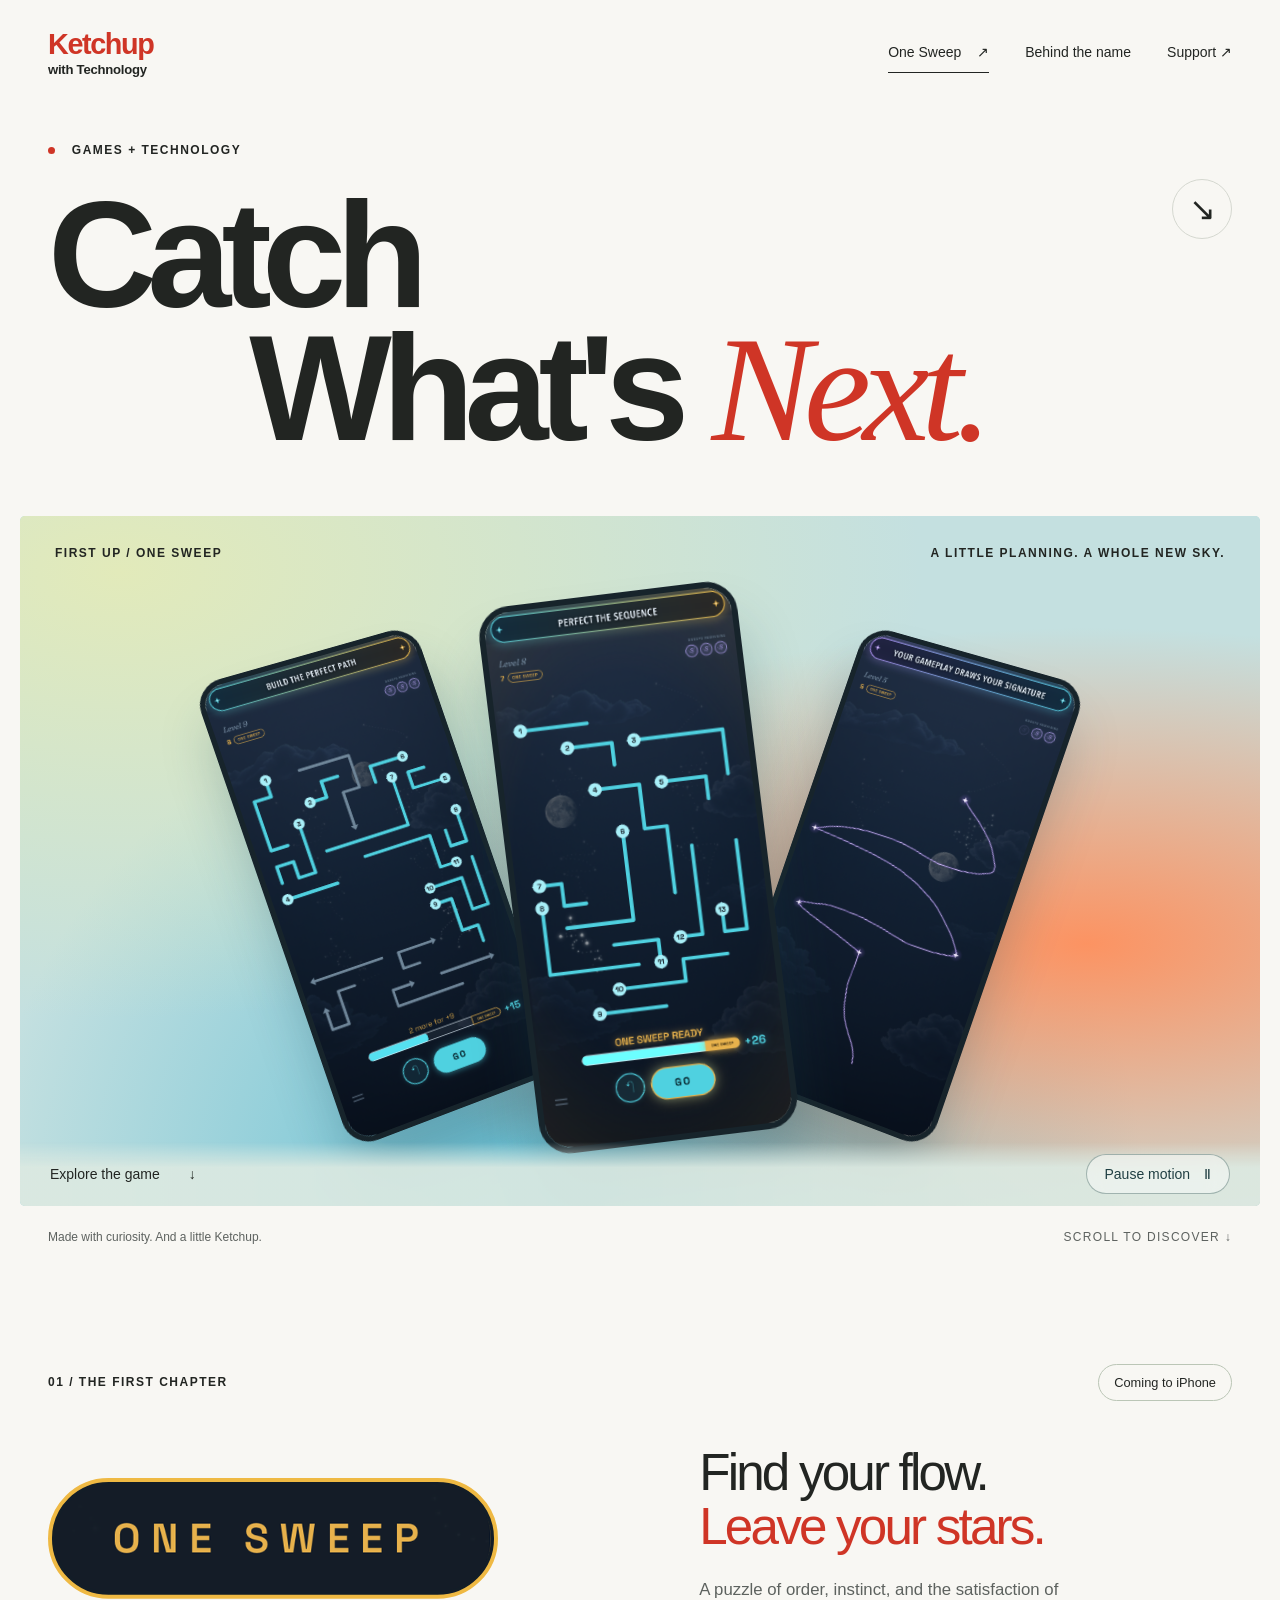
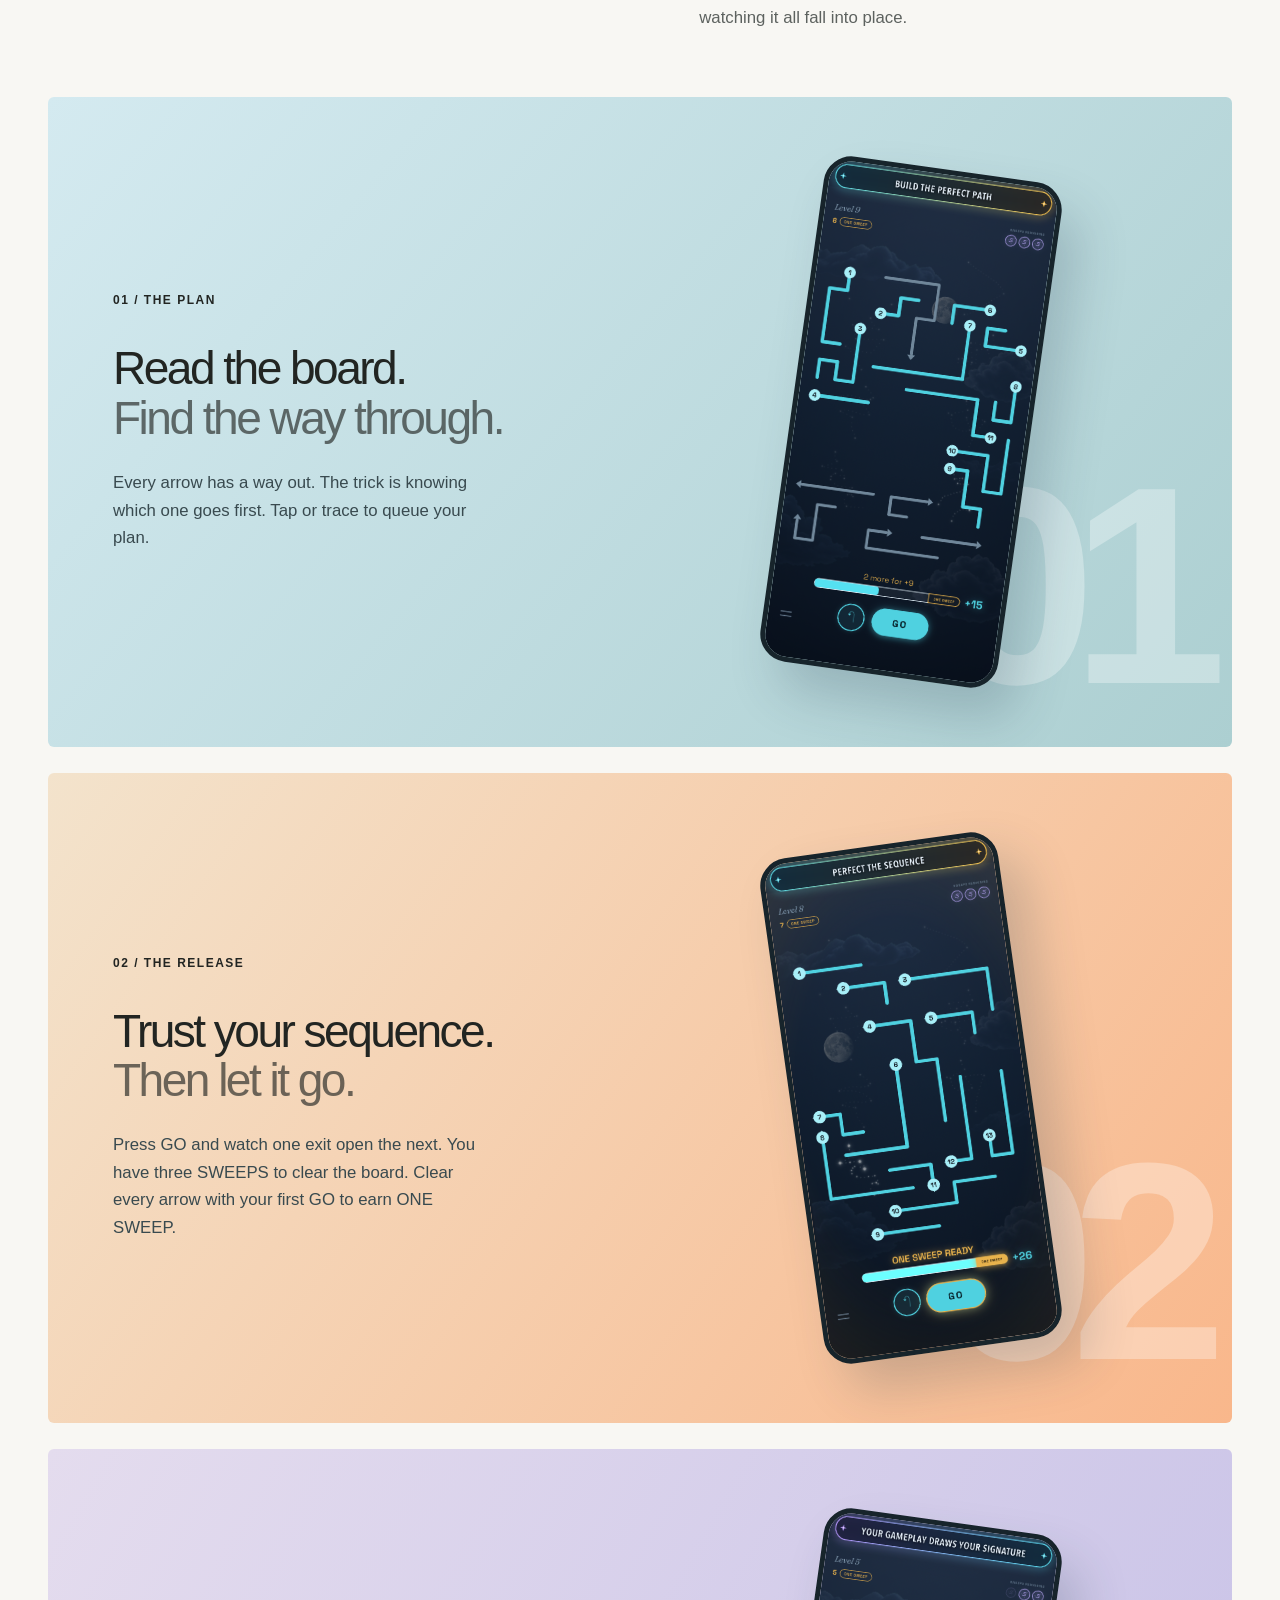
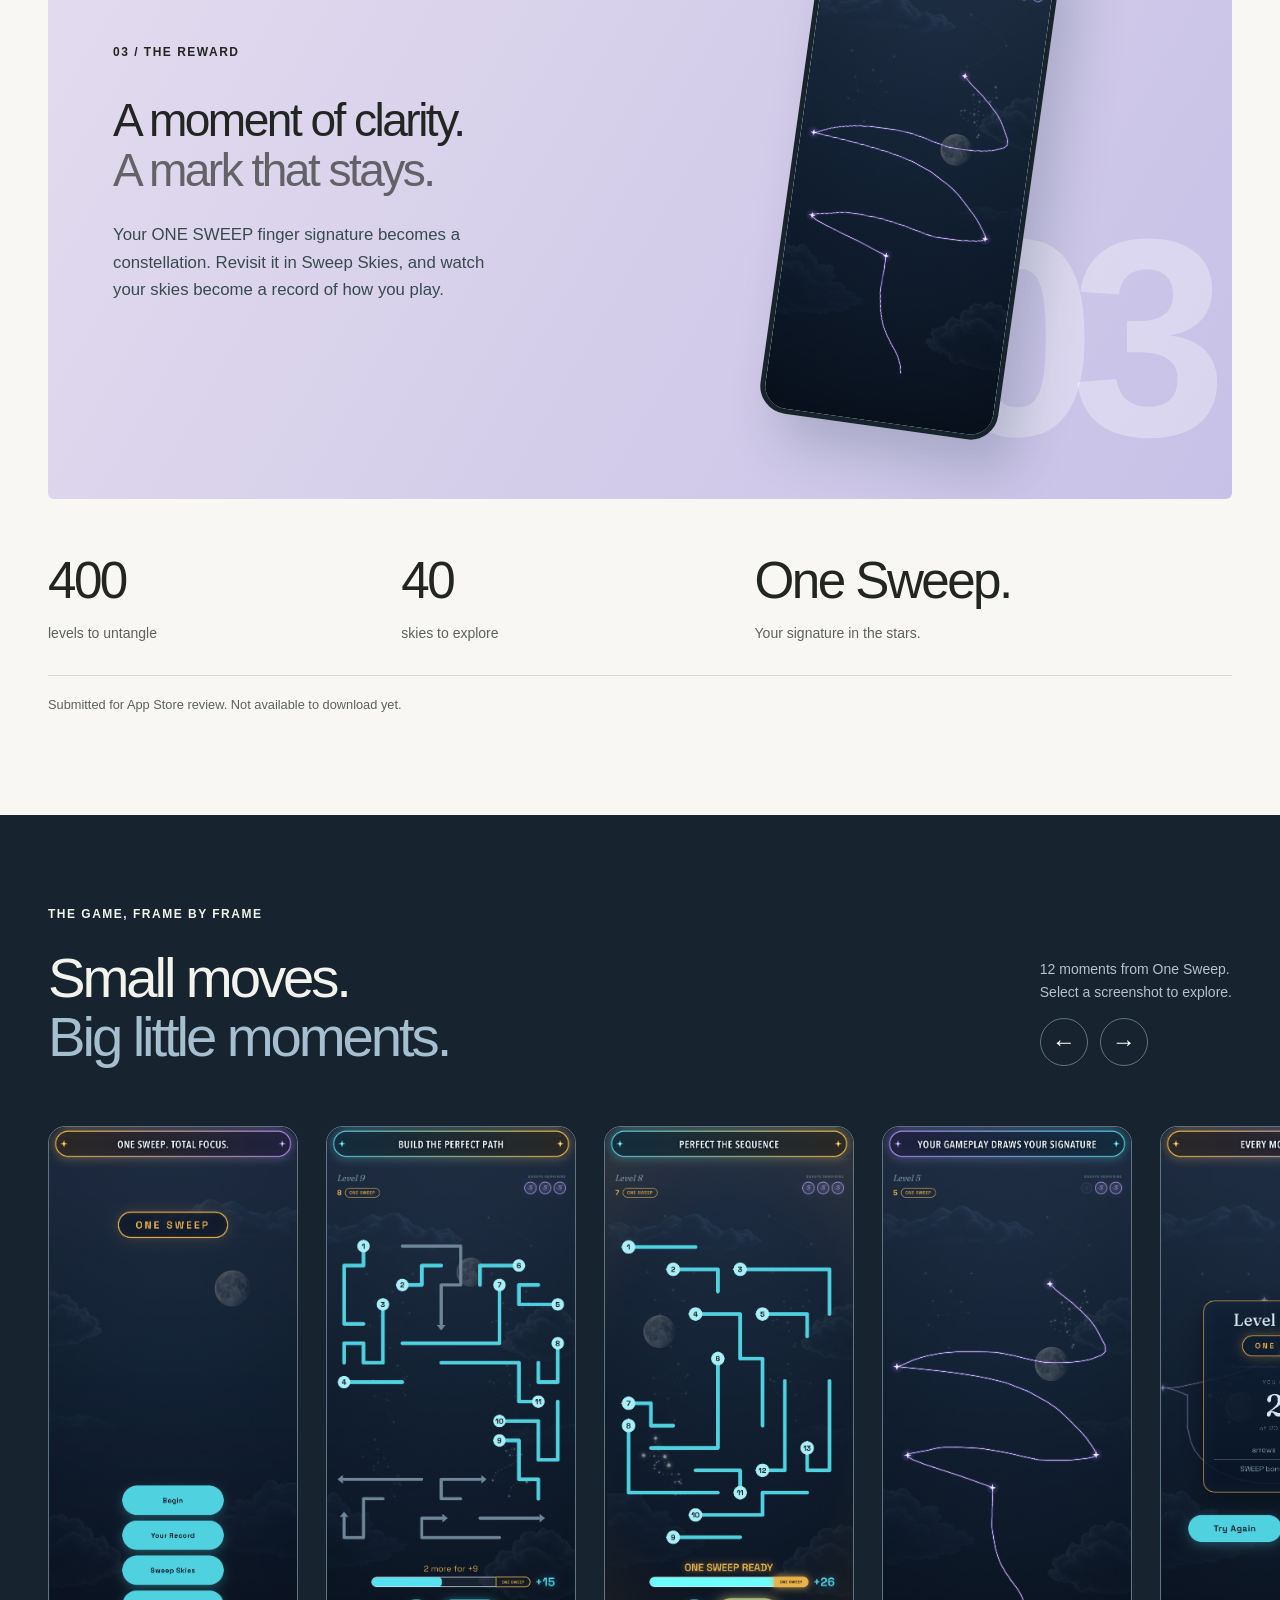
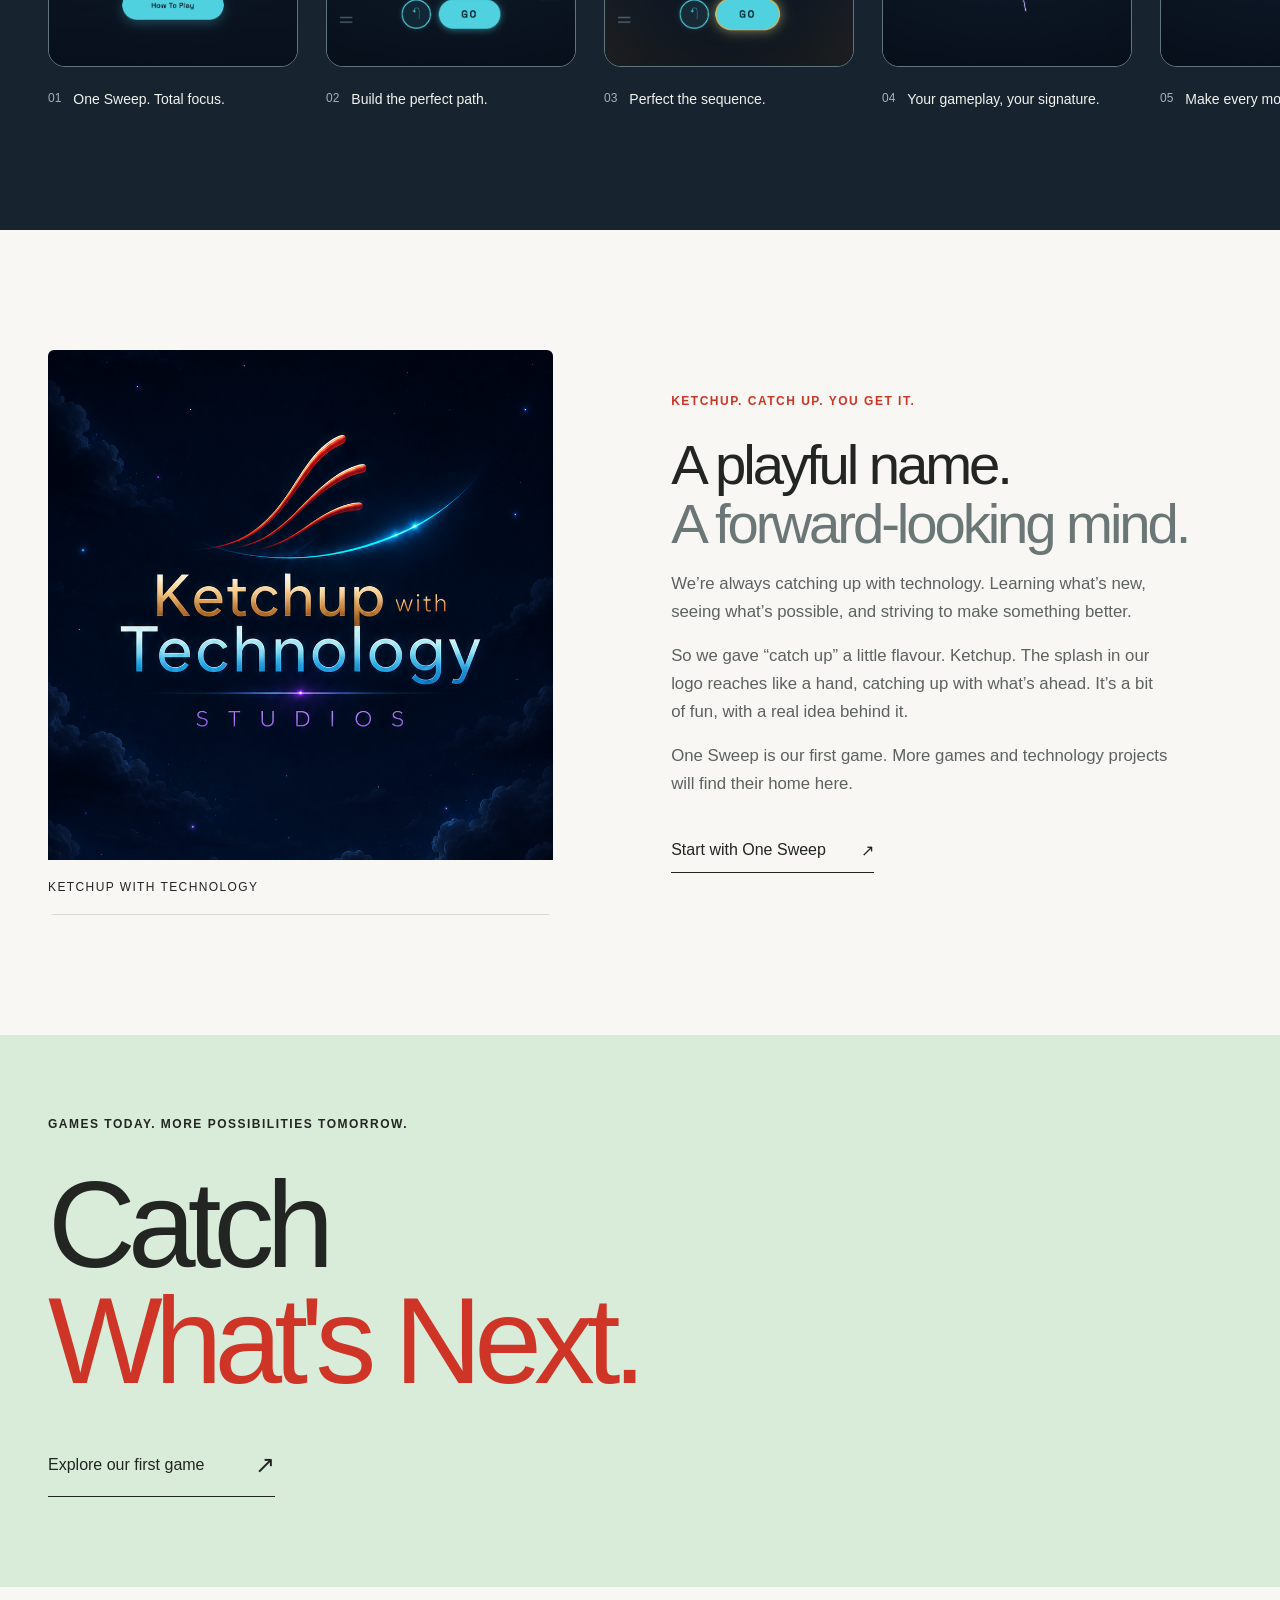
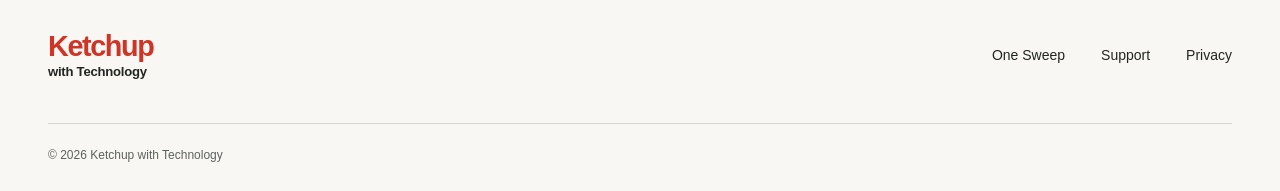
==== commit ce589cbf: "Remove extra right-side hero copy" ====
--- a/index.html
+++ b/index.html
@@ -1,3 +1,3 @@
 <!doctype html>
-<html lang="en"><head><meta charset="utf-8"><meta name="viewport" content="width=device-width, initial-scale=1"><meta name="theme-color" content="#f8f7f3"><meta name="description" content="Catch What's Next. Ketchup with Technology makes games and explores new possibilities. Discover One Sweep, our first puzzle game, coming to iPhone."><title>Ketchup with Technology | Catch What's Next.</title><link rel="stylesheet" href="./styles.css"><script src="./site.js" defer></script></head><body><a class="skip-link" href="#main">Skip to content</a><header class="wrap header"><a class="wordmark" href="#" aria-label="Ketchup with Technology, home">Ketchup<span>with Technology</span></a><nav aria-label="Main navigation"><a href="./one-sweep/">One Sweep <span aria-hidden="true">↗</span></a><a href="#about">Behind the name</a><a href="./support/">Support ↗</a></nav></header><main id="main"><section class="hero" aria-labelledby="hero-title"><div class="hero-top wrap"><div class="hero-kicker"><span class="signal-dot" aria-hidden="true"></span> GAMES + TECHNOLOGY</div><p>Curiosity in motion.<br>Possibility in play.</p></div><div class="hero-title wrap"><h1 id="hero-title"><span>Catch</span> <span class="next-line">What's <em>Next.</em></span></h1><div class="hero-description"><p>We follow our curiosity.<br>Then build something you can feel.</p><a class="round-link" href="#one-sweep" aria-label="Discover One Sweep"><span aria-hidden="true">↘</span></a></div></div><div class="cinema"><div class="cinema-light" aria-hidden="true"></div><div class="cinema-caption"><span>FIRST UP / ONE SWEEP</span><span>A LITTLE PLANNING. A WHOLE NEW SKY.</span></div><div class="cinema-screens"><a class="shot cinema-left" href="./assets/07-selecting-arrows.png" data-preview data-caption="Build your sequence in One Sweep." aria-label="Enlarge: Build your sequence in One Sweep."><img src="./assets/07-selecting-arrows.png" alt="Build your sequence in One Sweep." width="1206" height="2622" fetchpriority="high"></a><a class="shot cinema-middle" href="./assets/05-perfect-sequence.png" data-preview data-caption="A perfect sequence ready to launch." aria-label="Enlarge: A perfect sequence ready to launch."><img src="./assets/05-perfect-sequence.png" alt="A perfect sequence ready to launch." width="1206" height="2622" fetchpriority="high"></a><a class="shot cinema-right" href="./assets/02-sweep-signature.png" data-preview data-caption="Your finger signature becomes a constellation." aria-label="Enlarge: Your finger signature becomes a constellation."><img src="./assets/02-sweep-signature.png" alt="Your finger signature becomes a constellation." width="1206" height="2622" fetchpriority="high"></a></div><div class="cinema-bottom"><a href="#one-sweep">Explore the game <span aria-hidden="true">↓</span></a><button class="motion-toggle" type="button" aria-pressed="false">Pause motion <span aria-hidden="true">Ⅱ</span></button></div></div><div class="hero-foot wrap"><span>Made with curiosity. And a little Ketchup.</span><span>SCROLL TO DISCOVER ↓</span></div></section><section class="game wrap" id="one-sweep" aria-labelledby="game-title"><div class="game-top"><p class="eyebrow">01 / THE FIRST CHAPTER</p><span class="status">Coming to iPhone</span></div><div class="game-heading"><h2 id="game-title" class="badge-heading"><svg role="img" aria-label="One Sweep" viewBox="0 0 570 153"><defs><clipPath id="badge-artwork"><rect x="9" y="9" width="552" height="135" rx="67.5"/></clipPath></defs><rect x="2.5" y="2.5" width="565" height="148" rx="74" fill="#131d27"/><image href="./assets/04-one-sweep-badge.png" x="-320" y="-1235" width="1206" height="2622" clip-path="url(#badge-artwork)"/><rect x="2.5" y="2.5" width="565" height="148" rx="74" fill="none" stroke="#efb943" stroke-width="5"/></svg></h2><div><p class="game-lead">Find your flow.<br><span>Leave your stars.</span></p><p>A puzzle of order, instinct, and the satisfaction of watching it all fall into place.</p></div></div><div class="story-scenes"><article class="story-scene blue"><div class="scene-copy"><p class="eyebrow">01 / THE PLAN</p><h3>Read the board.<br><span>Find the way through.</span></h3><p>Every arrow has a way out. The trick is knowing which one goes first. Tap or trace to queue your plan.</p></div><div class="scene-image"><a class="shot " href="./assets/07-selecting-arrows.png" data-preview data-caption="Level 9: selected cyan arrows numbered in order." aria-label="Enlarge: Level 9: selected cyan arrows numbered in order."><img src="./assets/07-selecting-arrows.png" alt="Level 9: selected cyan arrows numbered in order." width="1206" height="2622" loading="lazy"></a><span class="scene-index" aria-hidden="true">01</span></div></article><article class="story-scene peach"><div class="scene-copy"><p class="eyebrow">02 / THE RELEASE</p><h3>Trust your sequence.<br><span>Then let it go.</span></h3><p>Press GO and watch one exit open the next. You have three SWEEPS to clear the board. Clear every arrow with your first GO to earn ONE SWEEP.</p></div><div class="scene-image"><a class="shot " href="./assets/05-perfect-sequence.png" data-preview data-caption="Thirteen arrows queued for a ONE SWEEP clear." aria-label="Enlarge: Thirteen arrows queued for a ONE SWEEP clear."><img src="./assets/05-perfect-sequence.png" alt="Thirteen arrows queued for a ONE SWEEP clear." width="1206" height="2622" loading="lazy"></a><span class="scene-index" aria-hidden="true">02</span></div></article><article class="story-scene lilac"><div class="scene-copy"><p class="eyebrow">03 / THE REWARD</p><h3>A moment of clarity.<br><span>A mark that stays.</span></h3><p>Your ONE SWEEP finger signature becomes a constellation. Revisit it in Sweep Skies, and watch your skies become a record of how you play.</p></div><div class="scene-image"><a class="shot " href="./assets/02-sweep-signature.png" data-preview data-caption="A purple finger signature stretching across the moonlit sky." aria-label="Enlarge: A purple finger signature stretching across the moonlit sky."><img src="./assets/02-sweep-signature.png" alt="A purple finger signature stretching across the moonlit sky." width="1206" height="2622" loading="lazy"></a><span class="scene-index" aria-hidden="true">03</span></div></article></div><div class="facts"><p><strong>400</strong>levels to untangle</p><p><strong>40</strong>skies to explore</p><p><strong>One Sweep.</strong>Your signature in the stars.</p></div><p class="release-note">Submitted for App Store review. Not available to download yet.</p></section><section class="gallery-section" aria-labelledby="gallery-title"><div class="wrap gallery-heading"><div><p class="eyebrow">THE GAME, FRAME BY FRAME</p><h2 id="gallery-title">Small moves.<br><span>Big little moments.</span></h2></div><div class="gallery-controls"><p>12 moments from One Sweep.<br>Select a screenshot to explore.</p><div><button type="button" data-gallery-step="-1" aria-label="Previous screenshots">←</button><button type="button" data-gallery-step="1" aria-label="Next screenshots">→</button></div></div></div><div class="gallery" tabindex="0" role="region" aria-label="One Sweep screenshot gallery; scroll horizontally to explore"><figure><a class="shot " href="./assets/01-home.png" data-preview data-caption="The One Sweep home screen with Begin, Your Record, Sweep Skies and How To Play." aria-label="Enlarge: The One Sweep home screen with Begin, Your Record, Sweep Skies and How To Play."><img src="./assets/01-home.png" alt="The One Sweep home screen with Begin, Your Record, Sweep Skies and How To Play." width="1206" height="2622" loading="lazy"></a><figcaption><span>01</span>One Sweep. Total focus.</figcaption></figure><figure><a class="shot " href="./assets/07-selecting-arrows.png" data-preview data-caption="Level 9 with selected cyan arrows numbered in queue order." aria-label="Enlarge: Level 9 with selected cyan arrows numbered in queue order."><img src="./assets/07-selecting-arrows.png" alt="Level 9 with selected cyan arrows numbered in queue order." width="1206" height="2622" loading="lazy"></a><figcaption><span>02</span>Build the perfect path.</figcaption></figure><figure><a class="shot " href="./assets/05-perfect-sequence.png" data-preview data-caption="All thirteen arrows queued, with ONE SWEEP READY above GO." aria-label="Enlarge: All thirteen arrows queued, with ONE SWEEP READY above GO."><img src="./assets/05-perfect-sequence.png" alt="All thirteen arrows queued, with ONE SWEEP READY above GO." width="1206" height="2622" loading="lazy"></a><figcaption><span>03</span>Perfect the sequence.</figcaption></figure><figure><a class="shot " href="./assets/02-sweep-signature.png" data-preview data-caption="A purple signature traced across the moonlit sky after a clear." aria-label="Enlarge: A purple signature traced across the moonlit sky after a clear."><img src="./assets/02-sweep-signature.png" alt="A purple signature traced across the moonlit sky after a clear." width="1206" height="2622" loading="lazy"></a><figcaption><span>04</span>Your gameplay, your signature.</figcaption></figure><figure><a class="shot " href="./assets/03-scorecard.png" data-preview data-caption="Level 6 cleared in ONE SWEEP with 20 of 20 possible points." aria-label="Enlarge: Level 6 cleared in ONE SWEEP with 20 of 20 possible points."><img src="./assets/03-scorecard.png" alt="Level 6 cleared in ONE SWEEP with 20 of 20 possible points." width="1206" height="2622" loading="lazy"></a><figcaption><span>05</span>Make every move count.</figcaption></figure><figure><a class="shot " href="./assets/04-one-sweep-badge.png" data-preview data-caption="A gold ONE SWEEP badge awarded after clearing the board." aria-label="Enlarge: A gold ONE SWEEP badge awarded after clearing the board."><img src="./assets/04-one-sweep-badge.png" alt="A gold ONE SWEEP badge awarded after clearing the board." width="1206" height="2622" loading="lazy"></a><figcaption><span>06</span>Earn the ONE SWEEP.</figcaption></figure><figure><a class="shot " href="./assets/06-sweep-to-stars.png" data-preview data-caption="A completed signature settling among the stars." aria-label="Enlarge: A completed signature settling among the stars."><img src="./assets/06-sweep-to-stars.png" alt="A completed signature settling among the stars." width="1206" height="2622" loading="lazy"></a><figcaption><span>07</span>Turn SWEEPs into stars.</figcaption></figure><figure><a class="shot " href="./assets/08-sky-one-complete.png" data-preview data-caption="Sky 1 complete, with all ten levels cleared in ONE SWEEP." aria-label="Enlarge: Sky 1 complete, with all ten levels cleared in ONE SWEEP."><img src="./assets/08-sky-one-complete.png" alt="Sky 1 complete, with all ten levels cleared in ONE SWEEP." width="1206" height="2622" loading="lazy"></a><figcaption><span>08</span>Master an entire sky.</figcaption></figure><figure><a class="shot " href="./assets/09-completed-sky.png" data-preview data-caption="All ten earned constellation signatures in Clear Midnight." aria-label="Enlarge: All ten earned constellation signatures in Clear Midnight."><img src="./assets/09-completed-sky.png" alt="All ten earned constellation signatures in Clear Midnight." width="1206" height="2622" loading="lazy"></a><figcaption><span>09</span>Your constellations, together.</figcaption></figure><figure><a class="shot " href="./assets/10-replay-signature.png" data-preview data-caption="A saved Level 4 constellation being replayed in Sweep Skies." aria-label="Enlarge: A saved Level 4 constellation being replayed in Sweep Skies."><img src="./assets/10-replay-signature.png" alt="A saved Level 4 constellation being replayed in Sweep Skies." width="1206" height="2622" loading="lazy"></a><figcaption><span>10</span>Replay your signature.</figcaption></figure><figure><a class="shot " href="./assets/11-sweep-skies.png" data-preview data-caption="The Sweep Skies collection with Sky 1 perfect and Sky 2 in progress." aria-label="Enlarge: The Sweep Skies collection with Sky 1 perfect and Sky 2 in progress."><img src="./assets/11-sweep-skies.png" alt="The Sweep Skies collection with Sky 1 perfect and Sky 2 in progress." width="1206" height="2622" loading="lazy"></a><figcaption><span>11</span>Explore 40 skies.</figcaption></figure><figure><a class="shot " href="./assets/12-constellation-carryover.png" data-preview data-caption="Level 14 arrows over a purple sky with previously earned constellations." aria-label="Enlarge: Level 14 arrows over a purple sky with previously earned constellations."><img src="./assets/12-constellation-carryover.png" alt="Level 14 arrows over a purple sky with previously earned constellations." width="1206" height="2622" loading="lazy"></a><figcaption><span>12</span>Keep your stars with you.</figcaption></figure></div></section><section class="about wrap" id="about" aria-labelledby="about-title"><div class="about-art"><img src="./assets/studio-startup.png" alt="Ketchup with Technology Studios logo from the game startup screen, with red and cyan trails." width="941" height="1672" loading="lazy"><span>KETCHUP WITH TECHNOLOGY</span></div><div class="about-copy"><p class="eyebrow">KETCHUP. CATCH UP. YOU GET IT.</p><h2 id="about-title">A playful name.<br><span>A forward-looking mind.</span></h2><p>We’re always catching up with technology. Learning what’s new, seeing what’s possible, and striving to make something better.</p><p>So we gave “catch up” a little flavour. Ketchup. The splash in our logo reaches like a hand, catching up with what’s ahead. It’s a bit of fun, with a real idea behind it.</p><p>One Sweep is our first game. More games and technology projects will find their home here.</p><a class="text-link" href="#one-sweep">Start with One Sweep <span aria-hidden="true">↗</span></a></div></section><section class="next"><div class="wrap"><p class="eyebrow">GAMES TODAY. MORE POSSIBILITIES TOMORROW.</p><h2>Catch<br><span>What's Next.</span></h2><a class="button" href="#one-sweep">Explore our first game <span aria-hidden="true">↗</span></a></div></section></main><footer class="wrap footer"><a class="wordmark" href="#">Ketchup<span>with Technology</span></a><nav aria-label="Footer navigation"><a href="./one-sweep/">One Sweep</a><a href="./support/">Support</a><a href="./privacy/">Privacy</a></nav><p>© 2026 Ketchup with Technology</p></footer>
+<html lang="en"><head><meta charset="utf-8"><meta name="viewport" content="width=device-width, initial-scale=1"><meta name="theme-color" content="#f8f7f3"><meta name="description" content="Catch What's Next. Ketchup with Technology makes games and explores new possibilities. Discover One Sweep, our first puzzle game, coming to iPhone."><title>Ketchup with Technology | Catch What's Next.</title><link rel="stylesheet" href="./styles.css"><script src="./site.js" defer></script></head><body><a class="skip-link" href="#main">Skip to content</a><header class="wrap header"><a class="wordmark" href="#" aria-label="Ketchup with Technology, home">Ketchup<span>with Technology</span></a><nav aria-label="Main navigation"><a href="./one-sweep/">One Sweep <span aria-hidden="true">↗</span></a><a href="#about">Behind the name</a><a href="./support/">Support ↗</a></nav></header><main id="main"><section class="hero" aria-labelledby="hero-title"><div class="hero-top wrap"><div class="hero-kicker"><span class="signal-dot" aria-hidden="true"></span> GAMES + TECHNOLOGY</div></div><div class="hero-title wrap"><h1 id="hero-title"><span>Catch</span> <span class="next-line">What's <em>Next.</em></span></h1><div class="hero-description"><a class="round-link" href="#one-sweep" aria-label="Discover One Sweep"><span aria-hidden="true">↘</span></a></div></div><div class="cinema"><div class="cinema-light" aria-hidden="true"></div><div class="cinema-caption"><span>FIRST UP / ONE SWEEP</span><span>A LITTLE PLANNING. A WHOLE NEW SKY.</span></div><div class="cinema-screens"><a class="shot cinema-left" href="./assets/07-selecting-arrows.png" data-preview data-caption="Build your sequence in One Sweep." aria-label="Enlarge: Build your sequence in One Sweep."><img src="./assets/07-selecting-arrows.png" alt="Build your sequence in One Sweep." width="1206" height="2622" fetchpriority="high"></a><a class="shot cinema-middle" href="./assets/05-perfect-sequence.png" data-preview data-caption="A perfect sequence ready to launch." aria-label="Enlarge: A perfect sequence ready to launch."><img src="./assets/05-perfect-sequence.png" alt="A perfect sequence ready to launch." width="1206" height="2622" fetchpriority="high"></a><a class="shot cinema-right" href="./assets/02-sweep-signature.png" data-preview data-caption="Your finger signature becomes a constellation." aria-label="Enlarge: Your finger signature becomes a constellation."><img src="./assets/02-sweep-signature.png" alt="Your finger signature becomes a constellation." width="1206" height="2622" fetchpriority="high"></a></div><div class="cinema-bottom"><a href="#one-sweep">Explore the game <span aria-hidden="true">↓</span></a><button class="motion-toggle" type="button" aria-pressed="false">Pause motion <span aria-hidden="true">Ⅱ</span></button></div></div><div class="hero-foot wrap"><span>Made with curiosity. And a little Ketchup.</span><span>SCROLL TO DISCOVER ↓</span></div></section><section class="game wrap" id="one-sweep" aria-labelledby="game-title"><div class="game-top"><p class="eyebrow">01 / THE FIRST CHAPTER</p><span class="status">Coming to iPhone</span></div><div class="game-heading"><h2 id="game-title" class="badge-heading"><svg role="img" aria-label="One Sweep" viewBox="0 0 570 153"><defs><clipPath id="badge-artwork"><rect x="9" y="9" width="552" height="135" rx="67.5"/></clipPath></defs><rect x="2.5" y="2.5" width="565" height="148" rx="74" fill="#131d27"/><image href="./assets/04-one-sweep-badge.png" x="-320" y="-1235" width="1206" height="2622" clip-path="url(#badge-artwork)"/><rect x="2.5" y="2.5" width="565" height="148" rx="74" fill="none" stroke="#efb943" stroke-width="5"/></svg></h2><div><p class="game-lead">Find your flow.<br><span>Leave your stars.</span></p><p>A puzzle of order, instinct, and the satisfaction of watching it all fall into place.</p></div></div><div class="story-scenes"><article class="story-scene blue"><div class="scene-copy"><p class="eyebrow">01 / THE PLAN</p><h3>Read the board.<br><span>Find the way through.</span></h3><p>Every arrow has a way out. The trick is knowing which one goes first. Tap or trace to queue your plan.</p></div><div class="scene-image"><a class="shot " href="./assets/07-selecting-arrows.png" data-preview data-caption="Level 9: selected cyan arrows numbered in order." aria-label="Enlarge: Level 9: selected cyan arrows numbered in order."><img src="./assets/07-selecting-arrows.png" alt="Level 9: selected cyan arrows numbered in order." width="1206" height="2622" loading="lazy"></a><span class="scene-index" aria-hidden="true">01</span></div></article><article class="story-scene peach"><div class="scene-copy"><p class="eyebrow">02 / THE RELEASE</p><h3>Trust your sequence.<br><span>Then let it go.</span></h3><p>Press GO and watch one exit open the next. You have three SWEEPS to clear the board. Clear every arrow with your first GO to earn ONE SWEEP.</p></div><div class="scene-image"><a class="shot " href="./assets/05-perfect-sequence.png" data-preview data-caption="Thirteen arrows queued for a ONE SWEEP clear." aria-label="Enlarge: Thirteen arrows queued for a ONE SWEEP clear."><img src="./assets/05-perfect-sequence.png" alt="Thirteen arrows queued for a ONE SWEEP clear." width="1206" height="2622" loading="lazy"></a><span class="scene-index" aria-hidden="true">02</span></div></article><article class="story-scene lilac"><div class="scene-copy"><p class="eyebrow">03 / THE REWARD</p><h3>A moment of clarity.<br><span>A mark that stays.</span></h3><p>Your ONE SWEEP finger signature becomes a constellation. Revisit it in Sweep Skies, and watch your skies become a record of how you play.</p></div><div class="scene-image"><a class="shot " href="./assets/02-sweep-signature.png" data-preview data-caption="A purple finger signature stretching across the moonlit sky." aria-label="Enlarge: A purple finger signature stretching across the moonlit sky."><img src="./assets/02-sweep-signature.png" alt="A purple finger signature stretching across the moonlit sky." width="1206" height="2622" loading="lazy"></a><span class="scene-index" aria-hidden="true">03</span></div></article></div><div class="facts"><p><strong>400</strong>levels to untangle</p><p><strong>40</strong>skies to explore</p><p><strong>One Sweep.</strong>Your signature in the stars.</p></div><p class="release-note">Submitted for App Store review. Not available to download yet.</p></section><section class="gallery-section" aria-labelledby="gallery-title"><div class="wrap gallery-heading"><div><p class="eyebrow">THE GAME, FRAME BY FRAME</p><h2 id="gallery-title">Small moves.<br><span>Big little moments.</span></h2></div><div class="gallery-controls"><p>12 moments from One Sweep.<br>Select a screenshot to explore.</p><div><button type="button" data-gallery-step="-1" aria-label="Previous screenshots">←</button><button type="button" data-gallery-step="1" aria-label="Next screenshots">→</button></div></div></div><div class="gallery" tabindex="0" role="region" aria-label="One Sweep screenshot gallery; scroll horizontally to explore"><figure><a class="shot " href="./assets/01-home.png" data-preview data-caption="The One Sweep home screen with Begin, Your Record, Sweep Skies and How To Play." aria-label="Enlarge: The One Sweep home screen with Begin, Your Record, Sweep Skies and How To Play."><img src="./assets/01-home.png" alt="The One Sweep home screen with Begin, Your Record, Sweep Skies and How To Play." width="1206" height="2622" loading="lazy"></a><figcaption><span>01</span>One Sweep. Total focus.</figcaption></figure><figure><a class="shot " href="./assets/07-selecting-arrows.png" data-preview data-caption="Level 9 with selected cyan arrows numbered in queue order." aria-label="Enlarge: Level 9 with selected cyan arrows numbered in queue order."><img src="./assets/07-selecting-arrows.png" alt="Level 9 with selected cyan arrows numbered in queue order." width="1206" height="2622" loading="lazy"></a><figcaption><span>02</span>Build the perfect path.</figcaption></figure><figure><a class="shot " href="./assets/05-perfect-sequence.png" data-preview data-caption="All thirteen arrows queued, with ONE SWEEP READY above GO." aria-label="Enlarge: All thirteen arrows queued, with ONE SWEEP READY above GO."><img src="./assets/05-perfect-sequence.png" alt="All thirteen arrows queued, with ONE SWEEP READY above GO." width="1206" height="2622" loading="lazy"></a><figcaption><span>03</span>Perfect the sequence.</figcaption></figure><figure><a class="shot " href="./assets/02-sweep-signature.png" data-preview data-caption="A purple signature traced across the moonlit sky after a clear." aria-label="Enlarge: A purple signature traced across the moonlit sky after a clear."><img src="./assets/02-sweep-signature.png" alt="A purple signature traced across the moonlit sky after a clear." width="1206" height="2622" loading="lazy"></a><figcaption><span>04</span>Your gameplay, your signature.</figcaption></figure><figure><a class="shot " href="./assets/03-scorecard.png" data-preview data-caption="Level 6 cleared in ONE SWEEP with 20 of 20 possible points." aria-label="Enlarge: Level 6 cleared in ONE SWEEP with 20 of 20 possible points."><img src="./assets/03-scorecard.png" alt="Level 6 cleared in ONE SWEEP with 20 of 20 possible points." width="1206" height="2622" loading="lazy"></a><figcaption><span>05</span>Make every move count.</figcaption></figure><figure><a class="shot " href="./assets/04-one-sweep-badge.png" data-preview data-caption="A gold ONE SWEEP badge awarded after clearing the board." aria-label="Enlarge: A gold ONE SWEEP badge awarded after clearing the board."><img src="./assets/04-one-sweep-badge.png" alt="A gold ONE SWEEP badge awarded after clearing the board." width="1206" height="2622" loading="lazy"></a><figcaption><span>06</span>Earn the ONE SWEEP.</figcaption></figure><figure><a class="shot " href="./assets/06-sweep-to-stars.png" data-preview data-caption="A completed signature settling among the stars." aria-label="Enlarge: A completed signature settling among the stars."><img src="./assets/06-sweep-to-stars.png" alt="A completed signature settling among the stars." width="1206" height="2622" loading="lazy"></a><figcaption><span>07</span>Turn SWEEPs into stars.</figcaption></figure><figure><a class="shot " href="./assets/08-sky-one-complete.png" data-preview data-caption="Sky 1 complete, with all ten levels cleared in ONE SWEEP." aria-label="Enlarge: Sky 1 complete, with all ten levels cleared in ONE SWEEP."><img src="./assets/08-sky-one-complete.png" alt="Sky 1 complete, with all ten levels cleared in ONE SWEEP." width="1206" height="2622" loading="lazy"></a><figcaption><span>08</span>Master an entire sky.</figcaption></figure><figure><a class="shot " href="./assets/09-completed-sky.png" data-preview data-caption="All ten earned constellation signatures in Clear Midnight." aria-label="Enlarge: All ten earned constellation signatures in Clear Midnight."><img src="./assets/09-completed-sky.png" alt="All ten earned constellation signatures in Clear Midnight." width="1206" height="2622" loading="lazy"></a><figcaption><span>09</span>Your constellations, together.</figcaption></figure><figure><a class="shot " href="./assets/10-replay-signature.png" data-preview data-caption="A saved Level 4 constellation being replayed in Sweep Skies." aria-label="Enlarge: A saved Level 4 constellation being replayed in Sweep Skies."><img src="./assets/10-replay-signature.png" alt="A saved Level 4 constellation being replayed in Sweep Skies." width="1206" height="2622" loading="lazy"></a><figcaption><span>10</span>Replay your signature.</figcaption></figure><figure><a class="shot " href="./assets/11-sweep-skies.png" data-preview data-caption="The Sweep Skies collection with Sky 1 perfect and Sky 2 in progress." aria-label="Enlarge: The Sweep Skies collection with Sky 1 perfect and Sky 2 in progress."><img src="./assets/11-sweep-skies.png" alt="The Sweep Skies collection with Sky 1 perfect and Sky 2 in progress." width="1206" height="2622" loading="lazy"></a><figcaption><span>11</span>Explore 40 skies.</figcaption></figure><figure><a class="shot " href="./assets/12-constellation-carryover.png" data-preview data-caption="Level 14 arrows over a purple sky with previously earned constellations." aria-label="Enlarge: Level 14 arrows over a purple sky with previously earned constellations."><img src="./assets/12-constellation-carryover.png" alt="Level 14 arrows over a purple sky with previously earned constellations." width="1206" height="2622" loading="lazy"></a><figcaption><span>12</span>Keep your stars with you.</figcaption></figure></div></section><section class="about wrap" id="about" aria-labelledby="about-title"><div class="about-art"><img src="./assets/studio-startup.png" alt="Ketchup with Technology Studios logo from the game startup screen, with red and cyan trails." width="941" height="1672" loading="lazy"><span>KETCHUP WITH TECHNOLOGY</span></div><div class="about-copy"><p class="eyebrow">KETCHUP. CATCH UP. YOU GET IT.</p><h2 id="about-title">A playful name.<br><span>A forward-looking mind.</span></h2><p>We’re always catching up with technology. Learning what’s new, seeing what’s possible, and striving to make something better.</p><p>So we gave “catch up” a little flavour. Ketchup. The splash in our logo reaches like a hand, catching up with what’s ahead. It’s a bit of fun, with a real idea behind it.</p><p>One Sweep is our first game. More games and technology projects will find their home here.</p><a class="text-link" href="#one-sweep">Start with One Sweep <span aria-hidden="true">↗</span></a></div></section><section class="next"><div class="wrap"><p class="eyebrow">GAMES TODAY. MORE POSSIBILITIES TOMORROW.</p><h2>Catch<br><span>What's Next.</span></h2><a class="button" href="#one-sweep">Explore our first game <span aria-hidden="true">↗</span></a></div></section></main><footer class="wrap footer"><a class="wordmark" href="#">Ketchup<span>with Technology</span></a><nav aria-label="Footer navigation"><a href="./one-sweep/">One Sweep</a><a href="./support/">Support</a><a href="./privacy/">Privacy</a></nav><p>© 2026 Ketchup with Technology</p></footer>
 <dialog aria-labelledby="preview-caption" id="image-preview"><button type="button" class="close-preview" aria-label="Close screenshot preview">Close ×</button><img alt="" width="1206" height="2622"><p id="preview-caption"></p></dialog></body></html>
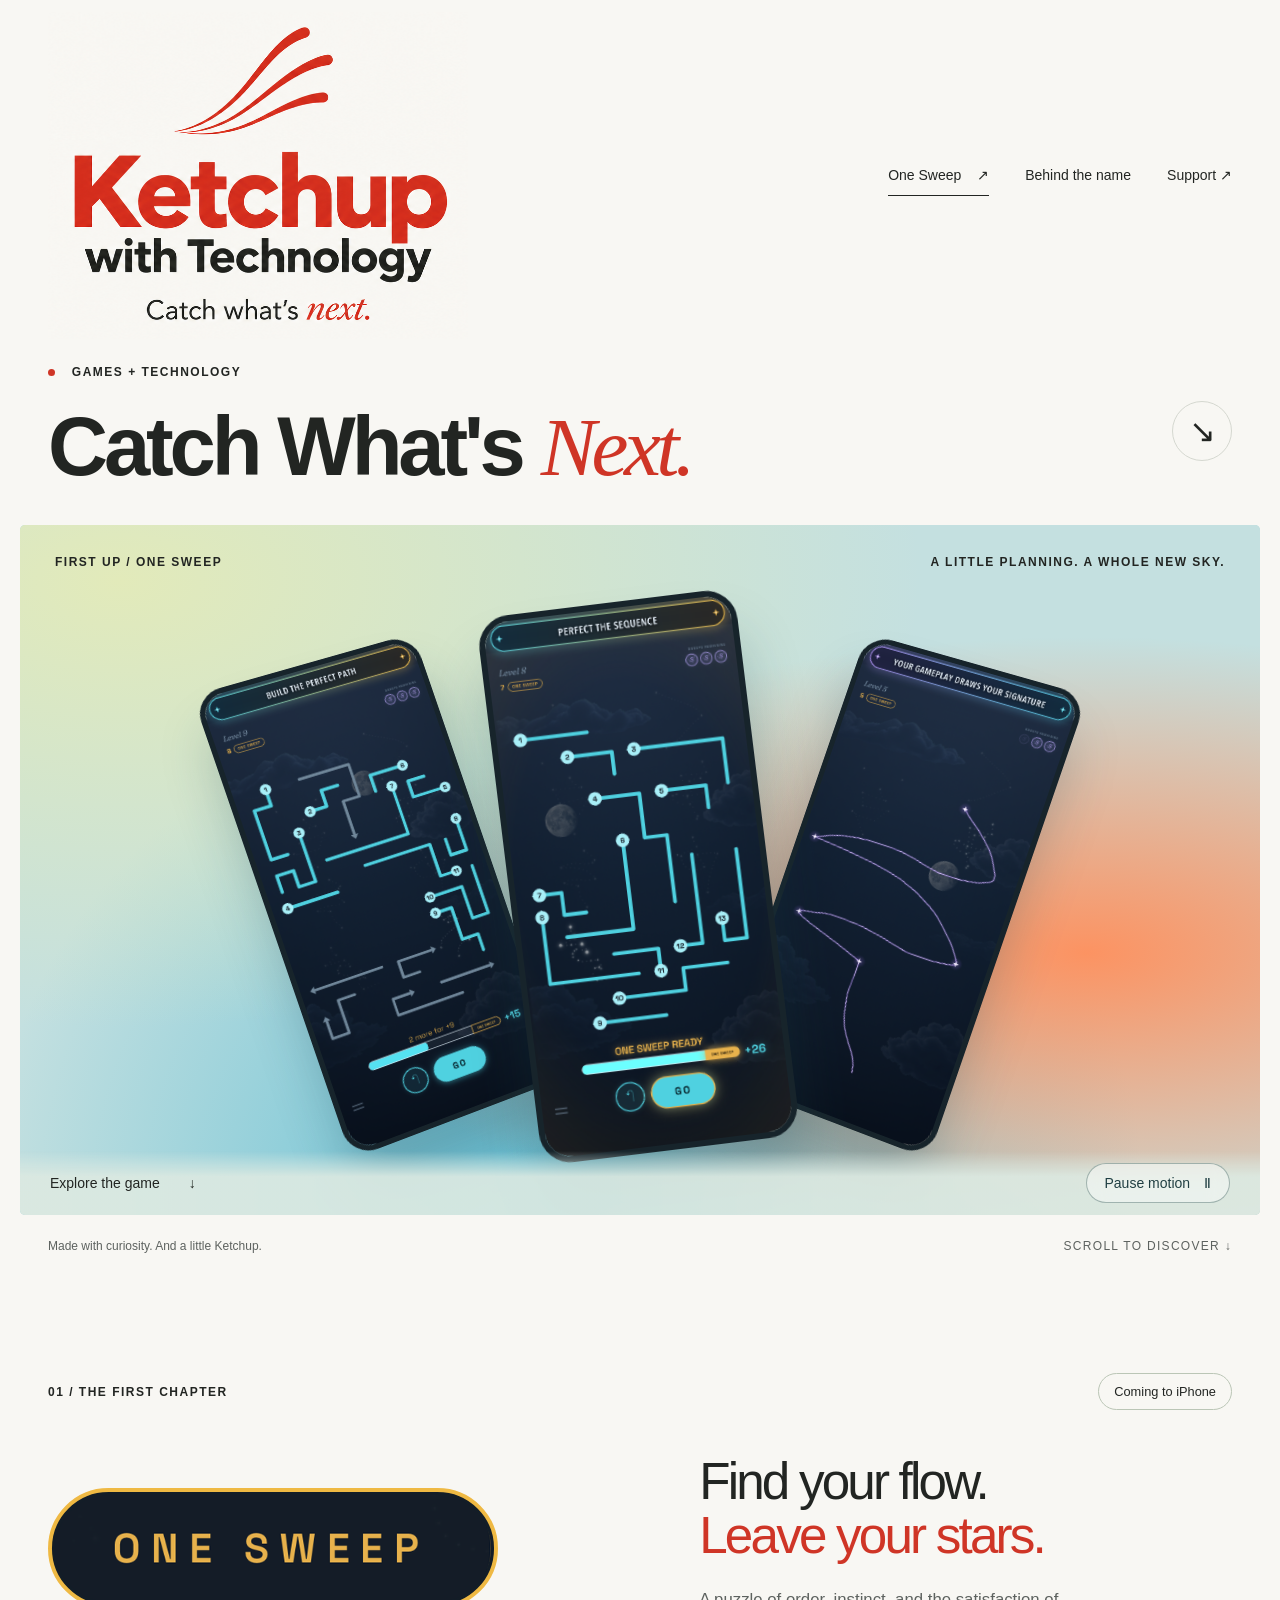
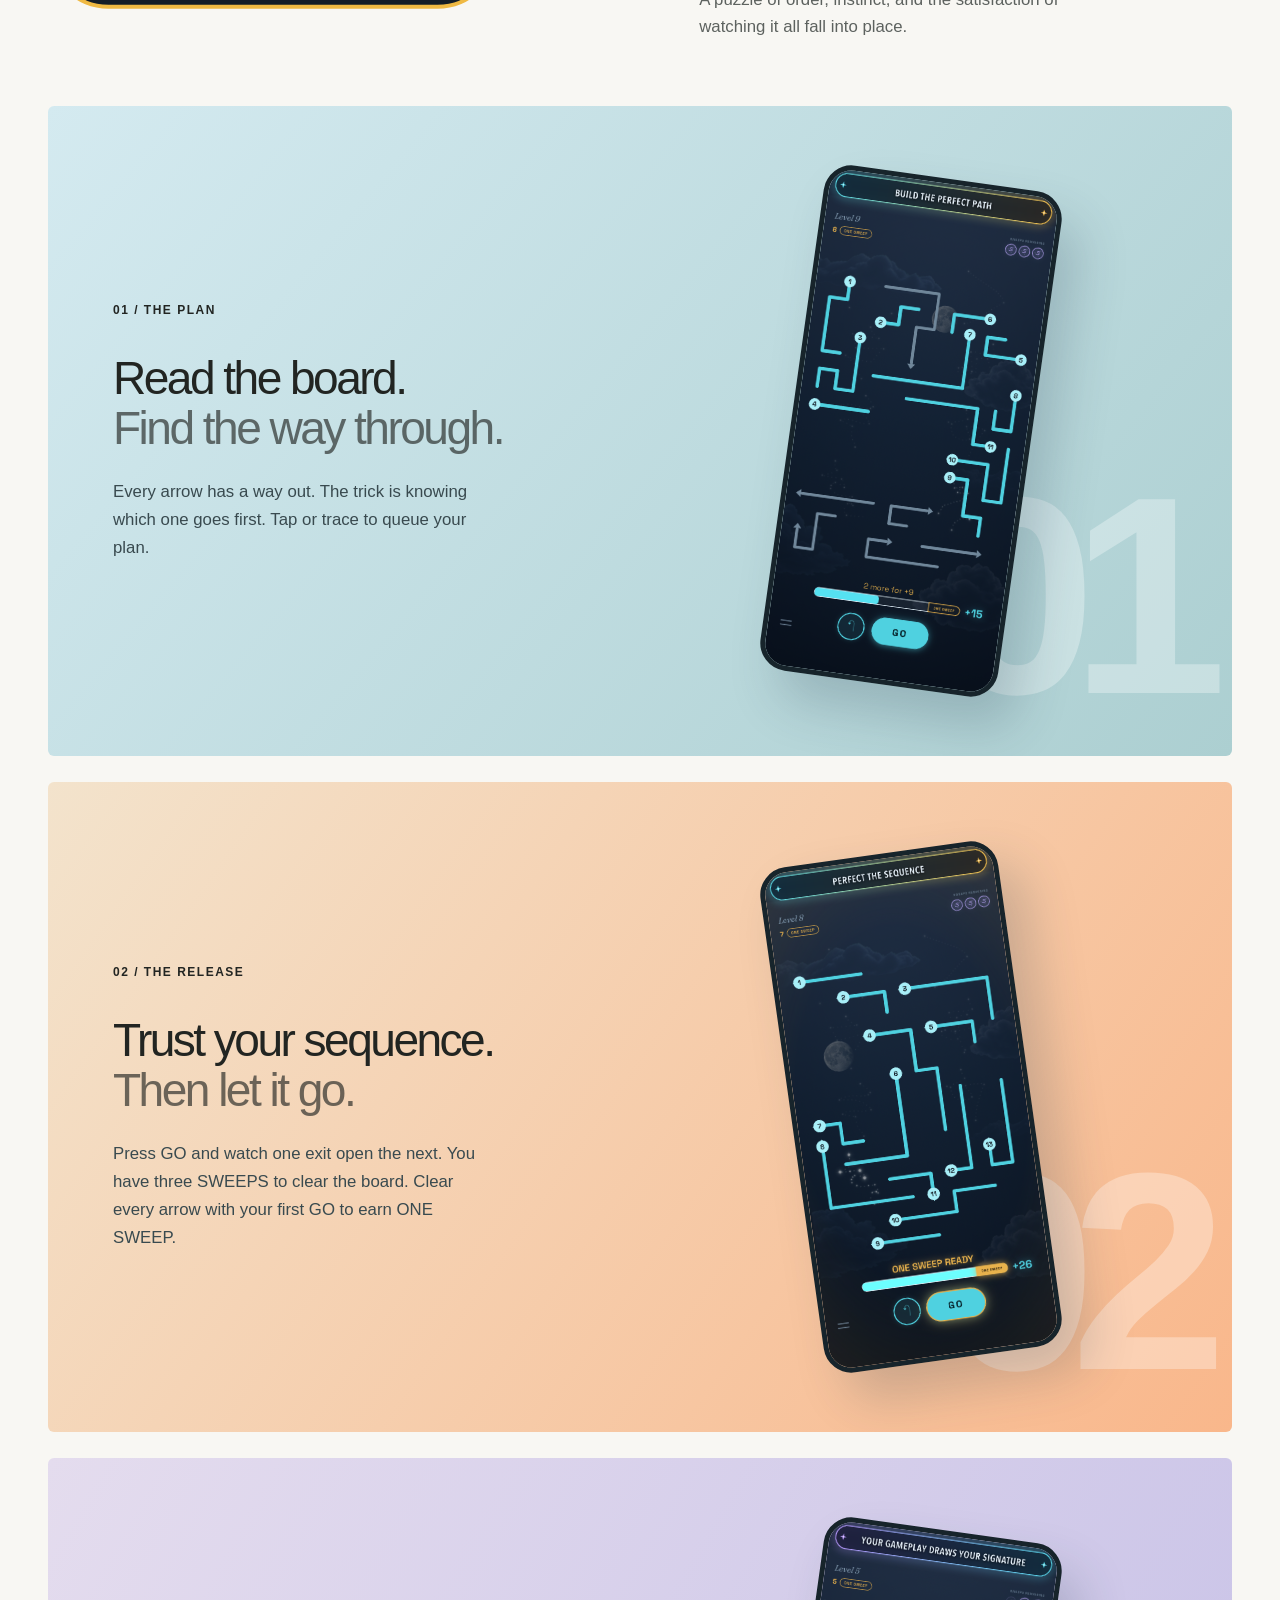
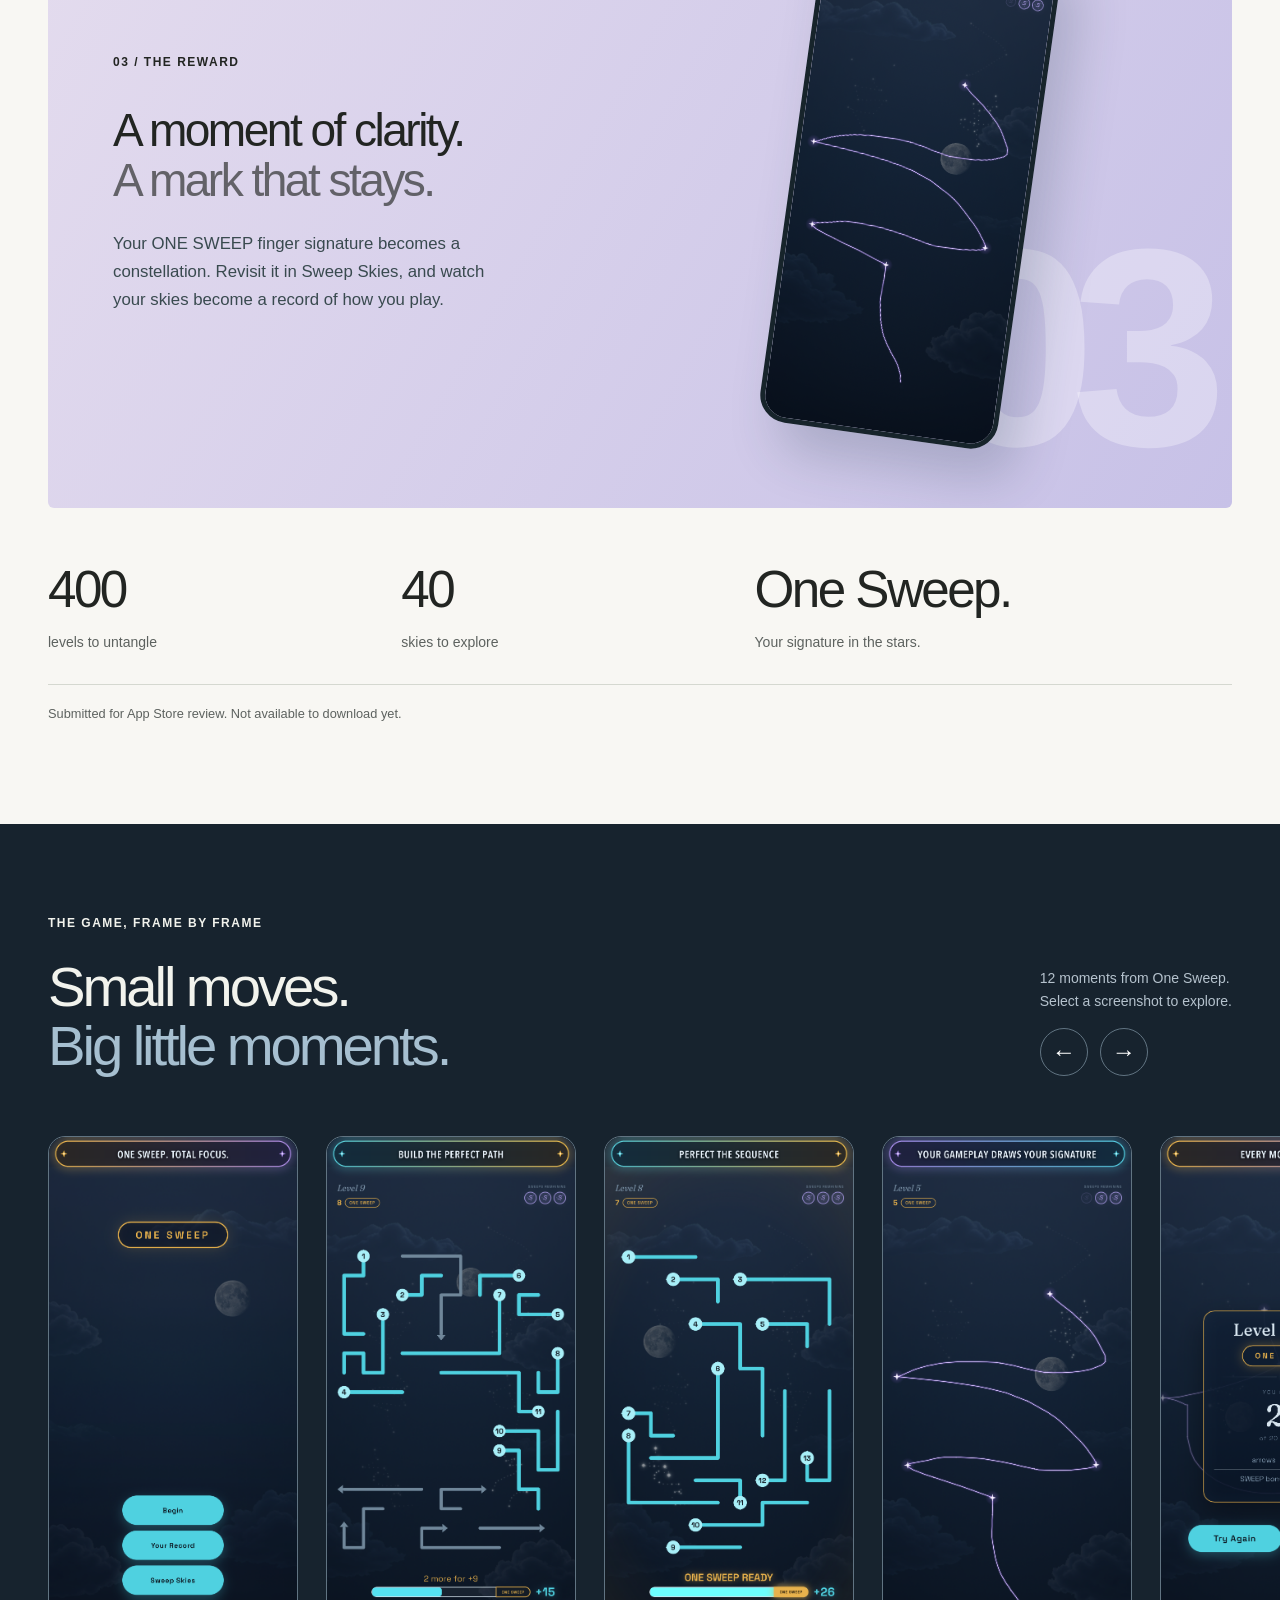
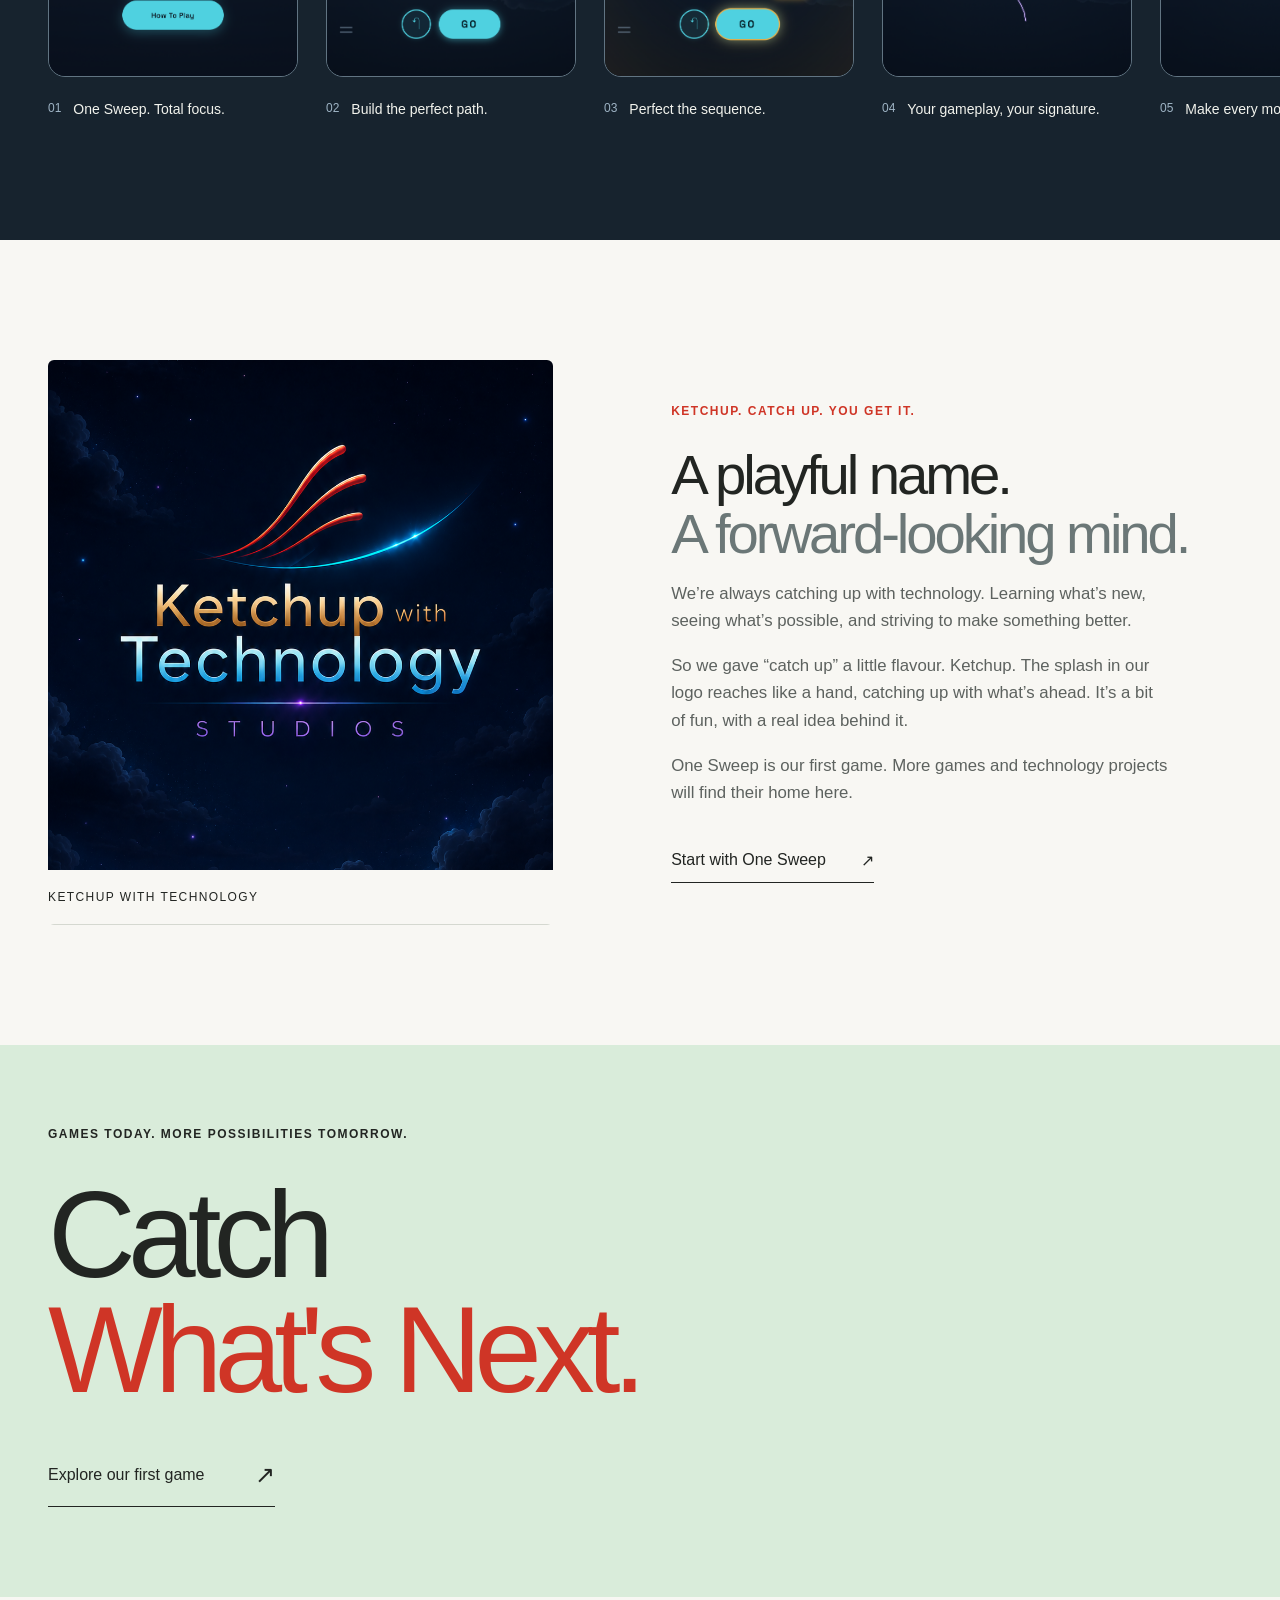
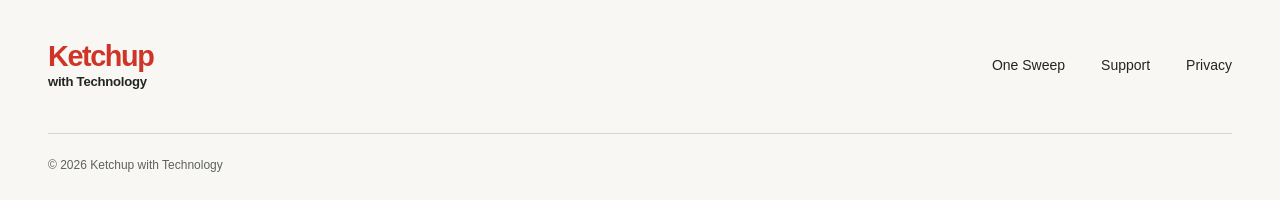
==== commit cb86a8f8: "Feature supplied Ketchup logo and rebalance slogan prominence" ====
--- a/index.html
+++ b/index.html
@@ -1,3 +1,3 @@
 <!doctype html>
-<html lang="en"><head><meta charset="utf-8"><meta name="viewport" content="width=device-width, initial-scale=1"><meta name="theme-color" content="#f8f7f3"><meta name="description" content="Catch What's Next. Ketchup with Technology makes games and explores new possibilities. Discover One Sweep, our first puzzle game, coming to iPhone."><title>Ketchup with Technology | Catch What's Next.</title><link rel="stylesheet" href="./styles.css"><script src="./site.js" defer></script></head><body><a class="skip-link" href="#main">Skip to content</a><header class="wrap header"><a class="wordmark" href="#" aria-label="Ketchup with Technology, home">Ketchup<span>with Technology</span></a><nav aria-label="Main navigation"><a href="./one-sweep/">One Sweep <span aria-hidden="true">↗</span></a><a href="#about">Behind the name</a><a href="./support/">Support ↗</a></nav></header><main id="main"><section class="hero" aria-labelledby="hero-title"><div class="hero-top wrap"><div class="hero-kicker"><span class="signal-dot" aria-hidden="true"></span> GAMES + TECHNOLOGY</div></div><div class="hero-title wrap"><h1 id="hero-title"><span>Catch</span> <span class="next-line">What's <em>Next.</em></span></h1><div class="hero-description"><a class="round-link" href="#one-sweep" aria-label="Discover One Sweep"><span aria-hidden="true">↘</span></a></div></div><div class="cinema"><div class="cinema-light" aria-hidden="true"></div><div class="cinema-caption"><span>FIRST UP / ONE SWEEP</span><span>A LITTLE PLANNING. A WHOLE NEW SKY.</span></div><div class="cinema-screens"><a class="shot cinema-left" href="./assets/07-selecting-arrows.png" data-preview data-caption="Build your sequence in One Sweep." aria-label="Enlarge: Build your sequence in One Sweep."><img src="./assets/07-selecting-arrows.png" alt="Build your sequence in One Sweep." width="1206" height="2622" fetchpriority="high"></a><a class="shot cinema-middle" href="./assets/05-perfect-sequence.png" data-preview data-caption="A perfect sequence ready to launch." aria-label="Enlarge: A perfect sequence ready to launch."><img src="./assets/05-perfect-sequence.png" alt="A perfect sequence ready to launch." width="1206" height="2622" fetchpriority="high"></a><a class="shot cinema-right" href="./assets/02-sweep-signature.png" data-preview data-caption="Your finger signature becomes a constellation." aria-label="Enlarge: Your finger signature becomes a constellation."><img src="./assets/02-sweep-signature.png" alt="Your finger signature becomes a constellation." width="1206" height="2622" fetchpriority="high"></a></div><div class="cinema-bottom"><a href="#one-sweep">Explore the game <span aria-hidden="true">↓</span></a><button class="motion-toggle" type="button" aria-pressed="false">Pause motion <span aria-hidden="true">Ⅱ</span></button></div></div><div class="hero-foot wrap"><span>Made with curiosity. And a little Ketchup.</span><span>SCROLL TO DISCOVER ↓</span></div></section><section class="game wrap" id="one-sweep" aria-labelledby="game-title"><div class="game-top"><p class="eyebrow">01 / THE FIRST CHAPTER</p><span class="status">Coming to iPhone</span></div><div class="game-heading"><h2 id="game-title" class="badge-heading"><svg role="img" aria-label="One Sweep" viewBox="0 0 570 153"><defs><clipPath id="badge-artwork"><rect x="9" y="9" width="552" height="135" rx="67.5"/></clipPath></defs><rect x="2.5" y="2.5" width="565" height="148" rx="74" fill="#131d27"/><image href="./assets/04-one-sweep-badge.png" x="-320" y="-1235" width="1206" height="2622" clip-path="url(#badge-artwork)"/><rect x="2.5" y="2.5" width="565" height="148" rx="74" fill="none" stroke="#efb943" stroke-width="5"/></svg></h2><div><p class="game-lead">Find your flow.<br><span>Leave your stars.</span></p><p>A puzzle of order, instinct, and the satisfaction of watching it all fall into place.</p></div></div><div class="story-scenes"><article class="story-scene blue"><div class="scene-copy"><p class="eyebrow">01 / THE PLAN</p><h3>Read the board.<br><span>Find the way through.</span></h3><p>Every arrow has a way out. The trick is knowing which one goes first. Tap or trace to queue your plan.</p></div><div class="scene-image"><a class="shot " href="./assets/07-selecting-arrows.png" data-preview data-caption="Level 9: selected cyan arrows numbered in order." aria-label="Enlarge: Level 9: selected cyan arrows numbered in order."><img src="./assets/07-selecting-arrows.png" alt="Level 9: selected cyan arrows numbered in order." width="1206" height="2622" loading="lazy"></a><span class="scene-index" aria-hidden="true">01</span></div></article><article class="story-scene peach"><div class="scene-copy"><p class="eyebrow">02 / THE RELEASE</p><h3>Trust your sequence.<br><span>Then let it go.</span></h3><p>Press GO and watch one exit open the next. You have three SWEEPS to clear the board. Clear every arrow with your first GO to earn ONE SWEEP.</p></div><div class="scene-image"><a class="shot " href="./assets/05-perfect-sequence.png" data-preview data-caption="Thirteen arrows queued for a ONE SWEEP clear." aria-label="Enlarge: Thirteen arrows queued for a ONE SWEEP clear."><img src="./assets/05-perfect-sequence.png" alt="Thirteen arrows queued for a ONE SWEEP clear." width="1206" height="2622" loading="lazy"></a><span class="scene-index" aria-hidden="true">02</span></div></article><article class="story-scene lilac"><div class="scene-copy"><p class="eyebrow">03 / THE REWARD</p><h3>A moment of clarity.<br><span>A mark that stays.</span></h3><p>Your ONE SWEEP finger signature becomes a constellation. Revisit it in Sweep Skies, and watch your skies become a record of how you play.</p></div><div class="scene-image"><a class="shot " href="./assets/02-sweep-signature.png" data-preview data-caption="A purple finger signature stretching across the moonlit sky." aria-label="Enlarge: A purple finger signature stretching across the moonlit sky."><img src="./assets/02-sweep-signature.png" alt="A purple finger signature stretching across the moonlit sky." width="1206" height="2622" loading="lazy"></a><span class="scene-index" aria-hidden="true">03</span></div></article></div><div class="facts"><p><strong>400</strong>levels to untangle</p><p><strong>40</strong>skies to explore</p><p><strong>One Sweep.</strong>Your signature in the stars.</p></div><p class="release-note">Submitted for App Store review. Not available to download yet.</p></section><section class="gallery-section" aria-labelledby="gallery-title"><div class="wrap gallery-heading"><div><p class="eyebrow">THE GAME, FRAME BY FRAME</p><h2 id="gallery-title">Small moves.<br><span>Big little moments.</span></h2></div><div class="gallery-controls"><p>12 moments from One Sweep.<br>Select a screenshot to explore.</p><div><button type="button" data-gallery-step="-1" aria-label="Previous screenshots">←</button><button type="button" data-gallery-step="1" aria-label="Next screenshots">→</button></div></div></div><div class="gallery" tabindex="0" role="region" aria-label="One Sweep screenshot gallery; scroll horizontally to explore"><figure><a class="shot " href="./assets/01-home.png" data-preview data-caption="The One Sweep home screen with Begin, Your Record, Sweep Skies and How To Play." aria-label="Enlarge: The One Sweep home screen with Begin, Your Record, Sweep Skies and How To Play."><img src="./assets/01-home.png" alt="The One Sweep home screen with Begin, Your Record, Sweep Skies and How To Play." width="1206" height="2622" loading="lazy"></a><figcaption><span>01</span>One Sweep. Total focus.</figcaption></figure><figure><a class="shot " href="./assets/07-selecting-arrows.png" data-preview data-caption="Level 9 with selected cyan arrows numbered in queue order." aria-label="Enlarge: Level 9 with selected cyan arrows numbered in queue order."><img src="./assets/07-selecting-arrows.png" alt="Level 9 with selected cyan arrows numbered in queue order." width="1206" height="2622" loading="lazy"></a><figcaption><span>02</span>Build the perfect path.</figcaption></figure><figure><a class="shot " href="./assets/05-perfect-sequence.png" data-preview data-caption="All thirteen arrows queued, with ONE SWEEP READY above GO." aria-label="Enlarge: All thirteen arrows queued, with ONE SWEEP READY above GO."><img src="./assets/05-perfect-sequence.png" alt="All thirteen arrows queued, with ONE SWEEP READY above GO." width="1206" height="2622" loading="lazy"></a><figcaption><span>03</span>Perfect the sequence.</figcaption></figure><figure><a class="shot " href="./assets/02-sweep-signature.png" data-preview data-caption="A purple signature traced across the moonlit sky after a clear." aria-label="Enlarge: A purple signature traced across the moonlit sky after a clear."><img src="./assets/02-sweep-signature.png" alt="A purple signature traced across the moonlit sky after a clear." width="1206" height="2622" loading="lazy"></a><figcaption><span>04</span>Your gameplay, your signature.</figcaption></figure><figure><a class="shot " href="./assets/03-scorecard.png" data-preview data-caption="Level 6 cleared in ONE SWEEP with 20 of 20 possible points." aria-label="Enlarge: Level 6 cleared in ONE SWEEP with 20 of 20 possible points."><img src="./assets/03-scorecard.png" alt="Level 6 cleared in ONE SWEEP with 20 of 20 possible points." width="1206" height="2622" loading="lazy"></a><figcaption><span>05</span>Make every move count.</figcaption></figure><figure><a class="shot " href="./assets/04-one-sweep-badge.png" data-preview data-caption="A gold ONE SWEEP badge awarded after clearing the board." aria-label="Enlarge: A gold ONE SWEEP badge awarded after clearing the board."><img src="./assets/04-one-sweep-badge.png" alt="A gold ONE SWEEP badge awarded after clearing the board." width="1206" height="2622" loading="lazy"></a><figcaption><span>06</span>Earn the ONE SWEEP.</figcaption></figure><figure><a class="shot " href="./assets/06-sweep-to-stars.png" data-preview data-caption="A completed signature settling among the stars." aria-label="Enlarge: A completed signature settling among the stars."><img src="./assets/06-sweep-to-stars.png" alt="A completed signature settling among the stars." width="1206" height="2622" loading="lazy"></a><figcaption><span>07</span>Turn SWEEPs into stars.</figcaption></figure><figure><a class="shot " href="./assets/08-sky-one-complete.png" data-preview data-caption="Sky 1 complete, with all ten levels cleared in ONE SWEEP." aria-label="Enlarge: Sky 1 complete, with all ten levels cleared in ONE SWEEP."><img src="./assets/08-sky-one-complete.png" alt="Sky 1 complete, with all ten levels cleared in ONE SWEEP." width="1206" height="2622" loading="lazy"></a><figcaption><span>08</span>Master an entire sky.</figcaption></figure><figure><a class="shot " href="./assets/09-completed-sky.png" data-preview data-caption="All ten earned constellation signatures in Clear Midnight." aria-label="Enlarge: All ten earned constellation signatures in Clear Midnight."><img src="./assets/09-completed-sky.png" alt="All ten earned constellation signatures in Clear Midnight." width="1206" height="2622" loading="lazy"></a><figcaption><span>09</span>Your constellations, together.</figcaption></figure><figure><a class="shot " href="./assets/10-replay-signature.png" data-preview data-caption="A saved Level 4 constellation being replayed in Sweep Skies." aria-label="Enlarge: A saved Level 4 constellation being replayed in Sweep Skies."><img src="./assets/10-replay-signature.png" alt="A saved Level 4 constellation being replayed in Sweep Skies." width="1206" height="2622" loading="lazy"></a><figcaption><span>10</span>Replay your signature.</figcaption></figure><figure><a class="shot " href="./assets/11-sweep-skies.png" data-preview data-caption="The Sweep Skies collection with Sky 1 perfect and Sky 2 in progress." aria-label="Enlarge: The Sweep Skies collection with Sky 1 perfect and Sky 2 in progress."><img src="./assets/11-sweep-skies.png" alt="The Sweep Skies collection with Sky 1 perfect and Sky 2 in progress." width="1206" height="2622" loading="lazy"></a><figcaption><span>11</span>Explore 40 skies.</figcaption></figure><figure><a class="shot " href="./assets/12-constellation-carryover.png" data-preview data-caption="Level 14 arrows over a purple sky with previously earned constellations." aria-label="Enlarge: Level 14 arrows over a purple sky with previously earned constellations."><img src="./assets/12-constellation-carryover.png" alt="Level 14 arrows over a purple sky with previously earned constellations." width="1206" height="2622" loading="lazy"></a><figcaption><span>12</span>Keep your stars with you.</figcaption></figure></div></section><section class="about wrap" id="about" aria-labelledby="about-title"><div class="about-art"><img src="./assets/studio-startup.png" alt="Ketchup with Technology Studios logo from the game startup screen, with red and cyan trails." width="941" height="1672" loading="lazy"><span>KETCHUP WITH TECHNOLOGY</span></div><div class="about-copy"><p class="eyebrow">KETCHUP. CATCH UP. YOU GET IT.</p><h2 id="about-title">A playful name.<br><span>A forward-looking mind.</span></h2><p>We’re always catching up with technology. Learning what’s new, seeing what’s possible, and striving to make something better.</p><p>So we gave “catch up” a little flavour. Ketchup. The splash in our logo reaches like a hand, catching up with what’s ahead. It’s a bit of fun, with a real idea behind it.</p><p>One Sweep is our first game. More games and technology projects will find their home here.</p><a class="text-link" href="#one-sweep">Start with One Sweep <span aria-hidden="true">↗</span></a></div></section><section class="next"><div class="wrap"><p class="eyebrow">GAMES TODAY. MORE POSSIBILITIES TOMORROW.</p><h2>Catch<br><span>What's Next.</span></h2><a class="button" href="#one-sweep">Explore our first game <span aria-hidden="true">↗</span></a></div></section></main><footer class="wrap footer"><a class="wordmark" href="#">Ketchup<span>with Technology</span></a><nav aria-label="Footer navigation"><a href="./one-sweep/">One Sweep</a><a href="./support/">Support</a><a href="./privacy/">Privacy</a></nav><p>© 2026 Ketchup with Technology</p></footer>
+<html lang="en"><head><meta charset="utf-8"><meta name="viewport" content="width=device-width, initial-scale=1"><meta name="theme-color" content="#f8f7f3"><meta name="description" content="Catch What's Next. Ketchup with Technology makes games and explores new possibilities. Discover One Sweep, our first puzzle game, coming to iPhone."><title>Ketchup with Technology | Catch What's Next.</title><link rel="stylesheet" href="./styles.css"><script src="./site.js" defer></script></head><body><a class="skip-link" href="#main">Skip to content</a><header class="wrap header"><a class="wordmark brand-image" href="#" aria-label="Ketchup with Technology, home"><svg role="img" aria-label="Ketchup with Technology. Catch what’s next." viewBox="350 150 835 650"><image href="./assets/ketchup-brand-header.png" width="1536" height="1024"/></svg></a><nav aria-label="Main navigation"><a href="./one-sweep/">One Sweep <span aria-hidden="true">↗</span></a><a href="#about">Behind the name</a><a href="./support/">Support ↗</a></nav></header><main id="main"><section class="hero" aria-labelledby="hero-title"><div class="hero-top wrap"><div class="hero-kicker"><span class="signal-dot" aria-hidden="true"></span> GAMES + TECHNOLOGY</div></div><div class="hero-title wrap"><h1 id="hero-title"><span>Catch</span> <span class="next-line">What's <em>Next.</em></span></h1><div class="hero-description"><a class="round-link" href="#one-sweep" aria-label="Discover One Sweep"><span aria-hidden="true">↘</span></a></div></div><div class="cinema"><div class="cinema-light" aria-hidden="true"></div><div class="cinema-caption"><span>FIRST UP / ONE SWEEP</span><span>A LITTLE PLANNING. A WHOLE NEW SKY.</span></div><div class="cinema-screens"><a class="shot cinema-left" href="./assets/07-selecting-arrows.png" data-preview data-caption="Build your sequence in One Sweep." aria-label="Enlarge: Build your sequence in One Sweep."><img src="./assets/07-selecting-arrows.png" alt="Build your sequence in One Sweep." width="1206" height="2622" fetchpriority="high"></a><a class="shot cinema-middle" href="./assets/05-perfect-sequence.png" data-preview data-caption="A perfect sequence ready to launch." aria-label="Enlarge: A perfect sequence ready to launch."><img src="./assets/05-perfect-sequence.png" alt="A perfect sequence ready to launch." width="1206" height="2622" fetchpriority="high"></a><a class="shot cinema-right" href="./assets/02-sweep-signature.png" data-preview data-caption="Your finger signature becomes a constellation." aria-label="Enlarge: Your finger signature becomes a constellation."><img src="./assets/02-sweep-signature.png" alt="Your finger signature becomes a constellation." width="1206" height="2622" fetchpriority="high"></a></div><div class="cinema-bottom"><a href="#one-sweep">Explore the game <span aria-hidden="true">↓</span></a><button class="motion-toggle" type="button" aria-pressed="false">Pause motion <span aria-hidden="true">Ⅱ</span></button></div></div><div class="hero-foot wrap"><span>Made with curiosity. And a little Ketchup.</span><span>SCROLL TO DISCOVER ↓</span></div></section><section class="game wrap" id="one-sweep" aria-labelledby="game-title"><div class="game-top"><p class="eyebrow">01 / THE FIRST CHAPTER</p><span class="status">Coming to iPhone</span></div><div class="game-heading"><h2 id="game-title" class="badge-heading"><svg role="img" aria-label="One Sweep" viewBox="0 0 570 153"><defs><clipPath id="badge-artwork"><rect x="9" y="9" width="552" height="135" rx="67.5"/></clipPath></defs><rect x="2.5" y="2.5" width="565" height="148" rx="74" fill="#131d27"/><image href="./assets/04-one-sweep-badge.png" x="-320" y="-1235" width="1206" height="2622" clip-path="url(#badge-artwork)"/><rect x="2.5" y="2.5" width="565" height="148" rx="74" fill="none" stroke="#efb943" stroke-width="5"/></svg></h2><div><p class="game-lead">Find your flow.<br><span>Leave your stars.</span></p><p>A puzzle of order, instinct, and the satisfaction of watching it all fall into place.</p></div></div><div class="story-scenes"><article class="story-scene blue"><div class="scene-copy"><p class="eyebrow">01 / THE PLAN</p><h3>Read the board.<br><span>Find the way through.</span></h3><p>Every arrow has a way out. The trick is knowing which one goes first. Tap or trace to queue your plan.</p></div><div class="scene-image"><a class="shot " href="./assets/07-selecting-arrows.png" data-preview data-caption="Level 9: selected cyan arrows numbered in order." aria-label="Enlarge: Level 9: selected cyan arrows numbered in order."><img src="./assets/07-selecting-arrows.png" alt="Level 9: selected cyan arrows numbered in order." width="1206" height="2622" loading="lazy"></a><span class="scene-index" aria-hidden="true">01</span></div></article><article class="story-scene peach"><div class="scene-copy"><p class="eyebrow">02 / THE RELEASE</p><h3>Trust your sequence.<br><span>Then let it go.</span></h3><p>Press GO and watch one exit open the next. You have three SWEEPS to clear the board. Clear every arrow with your first GO to earn ONE SWEEP.</p></div><div class="scene-image"><a class="shot " href="./assets/05-perfect-sequence.png" data-preview data-caption="Thirteen arrows queued for a ONE SWEEP clear." aria-label="Enlarge: Thirteen arrows queued for a ONE SWEEP clear."><img src="./assets/05-perfect-sequence.png" alt="Thirteen arrows queued for a ONE SWEEP clear." width="1206" height="2622" loading="lazy"></a><span class="scene-index" aria-hidden="true">02</span></div></article><article class="story-scene lilac"><div class="scene-copy"><p class="eyebrow">03 / THE REWARD</p><h3>A moment of clarity.<br><span>A mark that stays.</span></h3><p>Your ONE SWEEP finger signature becomes a constellation. Revisit it in Sweep Skies, and watch your skies become a record of how you play.</p></div><div class="scene-image"><a class="shot " href="./assets/02-sweep-signature.png" data-preview data-caption="A purple finger signature stretching across the moonlit sky." aria-label="Enlarge: A purple finger signature stretching across the moonlit sky."><img src="./assets/02-sweep-signature.png" alt="A purple finger signature stretching across the moonlit sky." width="1206" height="2622" loading="lazy"></a><span class="scene-index" aria-hidden="true">03</span></div></article></div><div class="facts"><p><strong>400</strong>levels to untangle</p><p><strong>40</strong>skies to explore</p><p><strong>One Sweep.</strong>Your signature in the stars.</p></div><p class="release-note">Submitted for App Store review. Not available to download yet.</p></section><section class="gallery-section" aria-labelledby="gallery-title"><div class="wrap gallery-heading"><div><p class="eyebrow">THE GAME, FRAME BY FRAME</p><h2 id="gallery-title">Small moves.<br><span>Big little moments.</span></h2></div><div class="gallery-controls"><p>12 moments from One Sweep.<br>Select a screenshot to explore.</p><div><button type="button" data-gallery-step="-1" aria-label="Previous screenshots">←</button><button type="button" data-gallery-step="1" aria-label="Next screenshots">→</button></div></div></div><div class="gallery" tabindex="0" role="region" aria-label="One Sweep screenshot gallery; scroll horizontally to explore"><figure><a class="shot " href="./assets/01-home.png" data-preview data-caption="The One Sweep home screen with Begin, Your Record, Sweep Skies and How To Play." aria-label="Enlarge: The One Sweep home screen with Begin, Your Record, Sweep Skies and How To Play."><img src="./assets/01-home.png" alt="The One Sweep home screen with Begin, Your Record, Sweep Skies and How To Play." width="1206" height="2622" loading="lazy"></a><figcaption><span>01</span>One Sweep. Total focus.</figcaption></figure><figure><a class="shot " href="./assets/07-selecting-arrows.png" data-preview data-caption="Level 9 with selected cyan arrows numbered in queue order." aria-label="Enlarge: Level 9 with selected cyan arrows numbered in queue order."><img src="./assets/07-selecting-arrows.png" alt="Level 9 with selected cyan arrows numbered in queue order." width="1206" height="2622" loading="lazy"></a><figcaption><span>02</span>Build the perfect path.</figcaption></figure><figure><a class="shot " href="./assets/05-perfect-sequence.png" data-preview data-caption="All thirteen arrows queued, with ONE SWEEP READY above GO." aria-label="Enlarge: All thirteen arrows queued, with ONE SWEEP READY above GO."><img src="./assets/05-perfect-sequence.png" alt="All thirteen arrows queued, with ONE SWEEP READY above GO." width="1206" height="2622" loading="lazy"></a><figcaption><span>03</span>Perfect the sequence.</figcaption></figure><figure><a class="shot " href="./assets/02-sweep-signature.png" data-preview data-caption="A purple signature traced across the moonlit sky after a clear." aria-label="Enlarge: A purple signature traced across the moonlit sky after a clear."><img src="./assets/02-sweep-signature.png" alt="A purple signature traced across the moonlit sky after a clear." width="1206" height="2622" loading="lazy"></a><figcaption><span>04</span>Your gameplay, your signature.</figcaption></figure><figure><a class="shot " href="./assets/03-scorecard.png" data-preview data-caption="Level 6 cleared in ONE SWEEP with 20 of 20 possible points." aria-label="Enlarge: Level 6 cleared in ONE SWEEP with 20 of 20 possible points."><img src="./assets/03-scorecard.png" alt="Level 6 cleared in ONE SWEEP with 20 of 20 possible points." width="1206" height="2622" loading="lazy"></a><figcaption><span>05</span>Make every move count.</figcaption></figure><figure><a class="shot " href="./assets/04-one-sweep-badge.png" data-preview data-caption="A gold ONE SWEEP badge awarded after clearing the board." aria-label="Enlarge: A gold ONE SWEEP badge awarded after clearing the board."><img src="./assets/04-one-sweep-badge.png" alt="A gold ONE SWEEP badge awarded after clearing the board." width="1206" height="2622" loading="lazy"></a><figcaption><span>06</span>Earn the ONE SWEEP.</figcaption></figure><figure><a class="shot " href="./assets/06-sweep-to-stars.png" data-preview data-caption="A completed signature settling among the stars." aria-label="Enlarge: A completed signature settling among the stars."><img src="./assets/06-sweep-to-stars.png" alt="A completed signature settling among the stars." width="1206" height="2622" loading="lazy"></a><figcaption><span>07</span>Turn SWEEPs into stars.</figcaption></figure><figure><a class="shot " href="./assets/08-sky-one-complete.png" data-preview data-caption="Sky 1 complete, with all ten levels cleared in ONE SWEEP." aria-label="Enlarge: Sky 1 complete, with all ten levels cleared in ONE SWEEP."><img src="./assets/08-sky-one-complete.png" alt="Sky 1 complete, with all ten levels cleared in ONE SWEEP." width="1206" height="2622" loading="lazy"></a><figcaption><span>08</span>Master an entire sky.</figcaption></figure><figure><a class="shot " href="./assets/09-completed-sky.png" data-preview data-caption="All ten earned constellation signatures in Clear Midnight." aria-label="Enlarge: All ten earned constellation signatures in Clear Midnight."><img src="./assets/09-completed-sky.png" alt="All ten earned constellation signatures in Clear Midnight." width="1206" height="2622" loading="lazy"></a><figcaption><span>09</span>Your constellations, together.</figcaption></figure><figure><a class="shot " href="./assets/10-replay-signature.png" data-preview data-caption="A saved Level 4 constellation being replayed in Sweep Skies." aria-label="Enlarge: A saved Level 4 constellation being replayed in Sweep Skies."><img src="./assets/10-replay-signature.png" alt="A saved Level 4 constellation being replayed in Sweep Skies." width="1206" height="2622" loading="lazy"></a><figcaption><span>10</span>Replay your signature.</figcaption></figure><figure><a class="shot " href="./assets/11-sweep-skies.png" data-preview data-caption="The Sweep Skies collection with Sky 1 perfect and Sky 2 in progress." aria-label="Enlarge: The Sweep Skies collection with Sky 1 perfect and Sky 2 in progress."><img src="./assets/11-sweep-skies.png" alt="The Sweep Skies collection with Sky 1 perfect and Sky 2 in progress." width="1206" height="2622" loading="lazy"></a><figcaption><span>11</span>Explore 40 skies.</figcaption></figure><figure><a class="shot " href="./assets/12-constellation-carryover.png" data-preview data-caption="Level 14 arrows over a purple sky with previously earned constellations." aria-label="Enlarge: Level 14 arrows over a purple sky with previously earned constellations."><img src="./assets/12-constellation-carryover.png" alt="Level 14 arrows over a purple sky with previously earned constellations." width="1206" height="2622" loading="lazy"></a><figcaption><span>12</span>Keep your stars with you.</figcaption></figure></div></section><section class="about wrap" id="about" aria-labelledby="about-title"><div class="about-art"><img src="./assets/studio-startup.png" alt="Ketchup with Technology Studios logo from the game startup screen, with red and cyan trails." width="941" height="1672" loading="lazy"><span>KETCHUP WITH TECHNOLOGY</span></div><div class="about-copy"><p class="eyebrow">KETCHUP. CATCH UP. YOU GET IT.</p><h2 id="about-title">A playful name.<br><span>A forward-looking mind.</span></h2><p>We’re always catching up with technology. Learning what’s new, seeing what’s possible, and striving to make something better.</p><p>So we gave “catch up” a little flavour. Ketchup. The splash in our logo reaches like a hand, catching up with what’s ahead. It’s a bit of fun, with a real idea behind it.</p><p>One Sweep is our first game. More games and technology projects will find their home here.</p><a class="text-link" href="#one-sweep">Start with One Sweep <span aria-hidden="true">↗</span></a></div></section><section class="next"><div class="wrap"><p class="eyebrow">GAMES TODAY. MORE POSSIBILITIES TOMORROW.</p><h2>Catch<br><span>What's Next.</span></h2><a class="button" href="#one-sweep">Explore our first game <span aria-hidden="true">↗</span></a></div></section></main><footer class="wrap footer"><a class="wordmark" href="#">Ketchup<span>with Technology</span></a><nav aria-label="Footer navigation"><a href="./one-sweep/">One Sweep</a><a href="./support/">Support</a><a href="./privacy/">Privacy</a></nav><p>© 2026 Ketchup with Technology</p></footer>
 <dialog aria-labelledby="preview-caption" id="image-preview"><button type="button" class="close-preview" aria-label="Close screenshot preview">Close ×</button><img alt="" width="1206" height="2622"><p id="preview-caption"></p></dialog></body></html>
--- a/styles.css
+++ b/styles.css
@@ -62,3 +62,18 @@
 @media(max-width:560px){.page-main{padding-bottom:55px}.page-hero{padding-block:45px 38px}.page-title{font-size:46px;letter-spacing:-2.4px}.page-lede{font-size:17px}.page-section{padding-top:42px}.product-shots{grid-template-columns:1fr;gap:28px}.product-shots figure{max-width:300px}.status-panel{display:block;padding:25px}.status-panel .status{display:inline-block;margin-top:18px}.policy-section h2{font-size:22px}}
 
 :root{--blue:#d4eaf0;--yellow:#f3e3cc;--pink:#e4dcee}.page-title{font-weight:500}.info-card{border-radius:6px}.policy-nav,.contact-card,.status-panel{border-radius:6px}.feature-number{font-size:.75rem;letter-spacing:1px}.policy-content .text-link{overflow-wrap:anywhere;display:inline}.page-section p{font-size:1rem}
+
+/* The supplied brand artwork leads the page; the standalone slogan is secondary. */
+.header .brand-image{display:block;width:360px;flex:0 0 auto;line-height:0;letter-spacing:normal}
+.header .brand-image svg{display:block;width:100%;height:auto}
+.header{padding-block:12px;align-items:center}
+body:not(.subpage) .header .brand-image{width:420px}
+.hero{padding-top:12px}
+.hero-title{padding-block:24px 36px}
+.hero h1{font-size:clamp(3rem,6.5vw,6rem);line-height:1;letter-spacing:-.05em}
+.hero h1>span{display:inline}
+.hero h1 .next-line{padding-left:0}
+.hero-description{top:20px}
+@media(max-width:1050px){body:not(.subpage) .header .brand-image{width:360px}.header nav{gap:22px}.hero h1{font-size:6.5vw}}
+@media(max-width:740px){.header{gap:10px}.header .brand-image,body:not(.subpage) .header .brand-image{width:300px;max-width:100%}.header nav{width:100%;justify-content:space-between}.hero h1{font-size:clamp(2.5rem,7.6vw,3.8rem)}.hero-title{padding-block:20px 28px}}
+@media(max-width:440px){.header .brand-image,body:not(.subpage) .header .brand-image{width:285px}.header{padding-top:0}.hero h1{font-size:9vw;letter-spacing:-.045em}.hero-title{padding-block:16px 24px}}
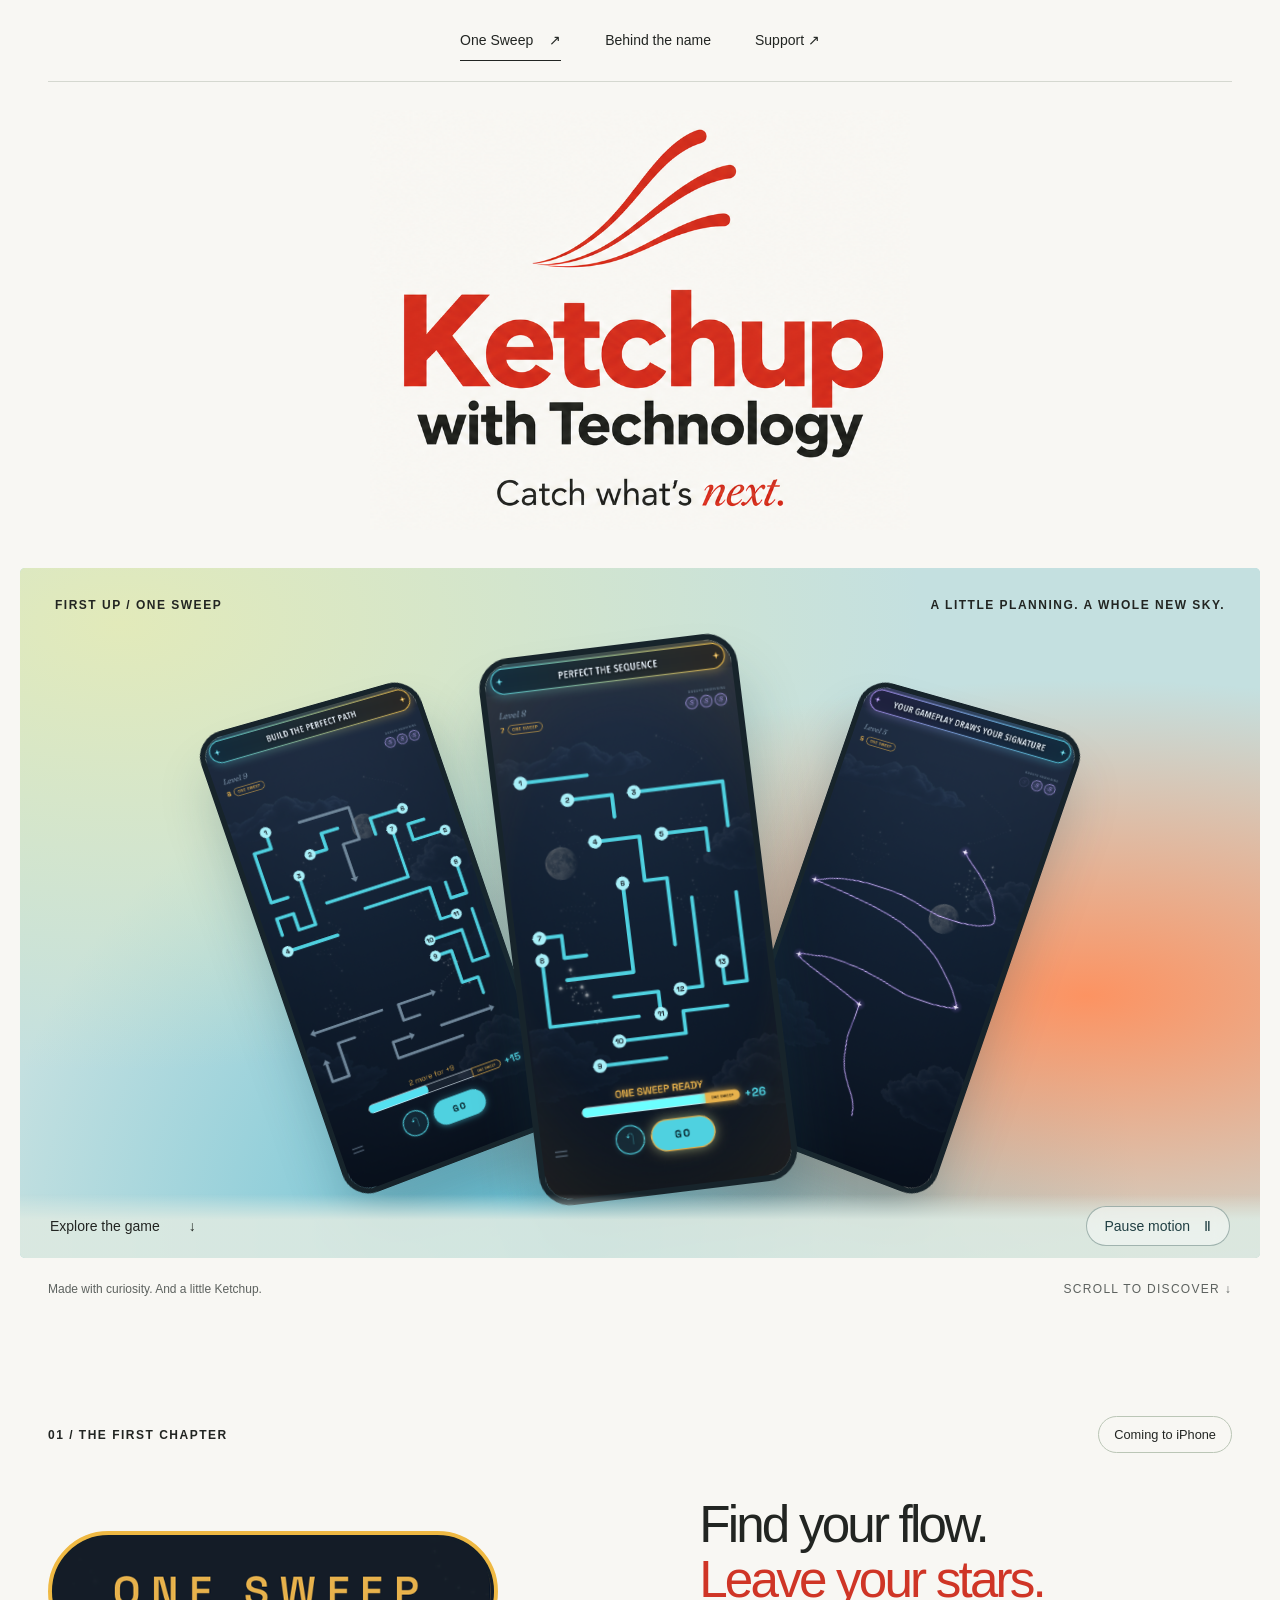
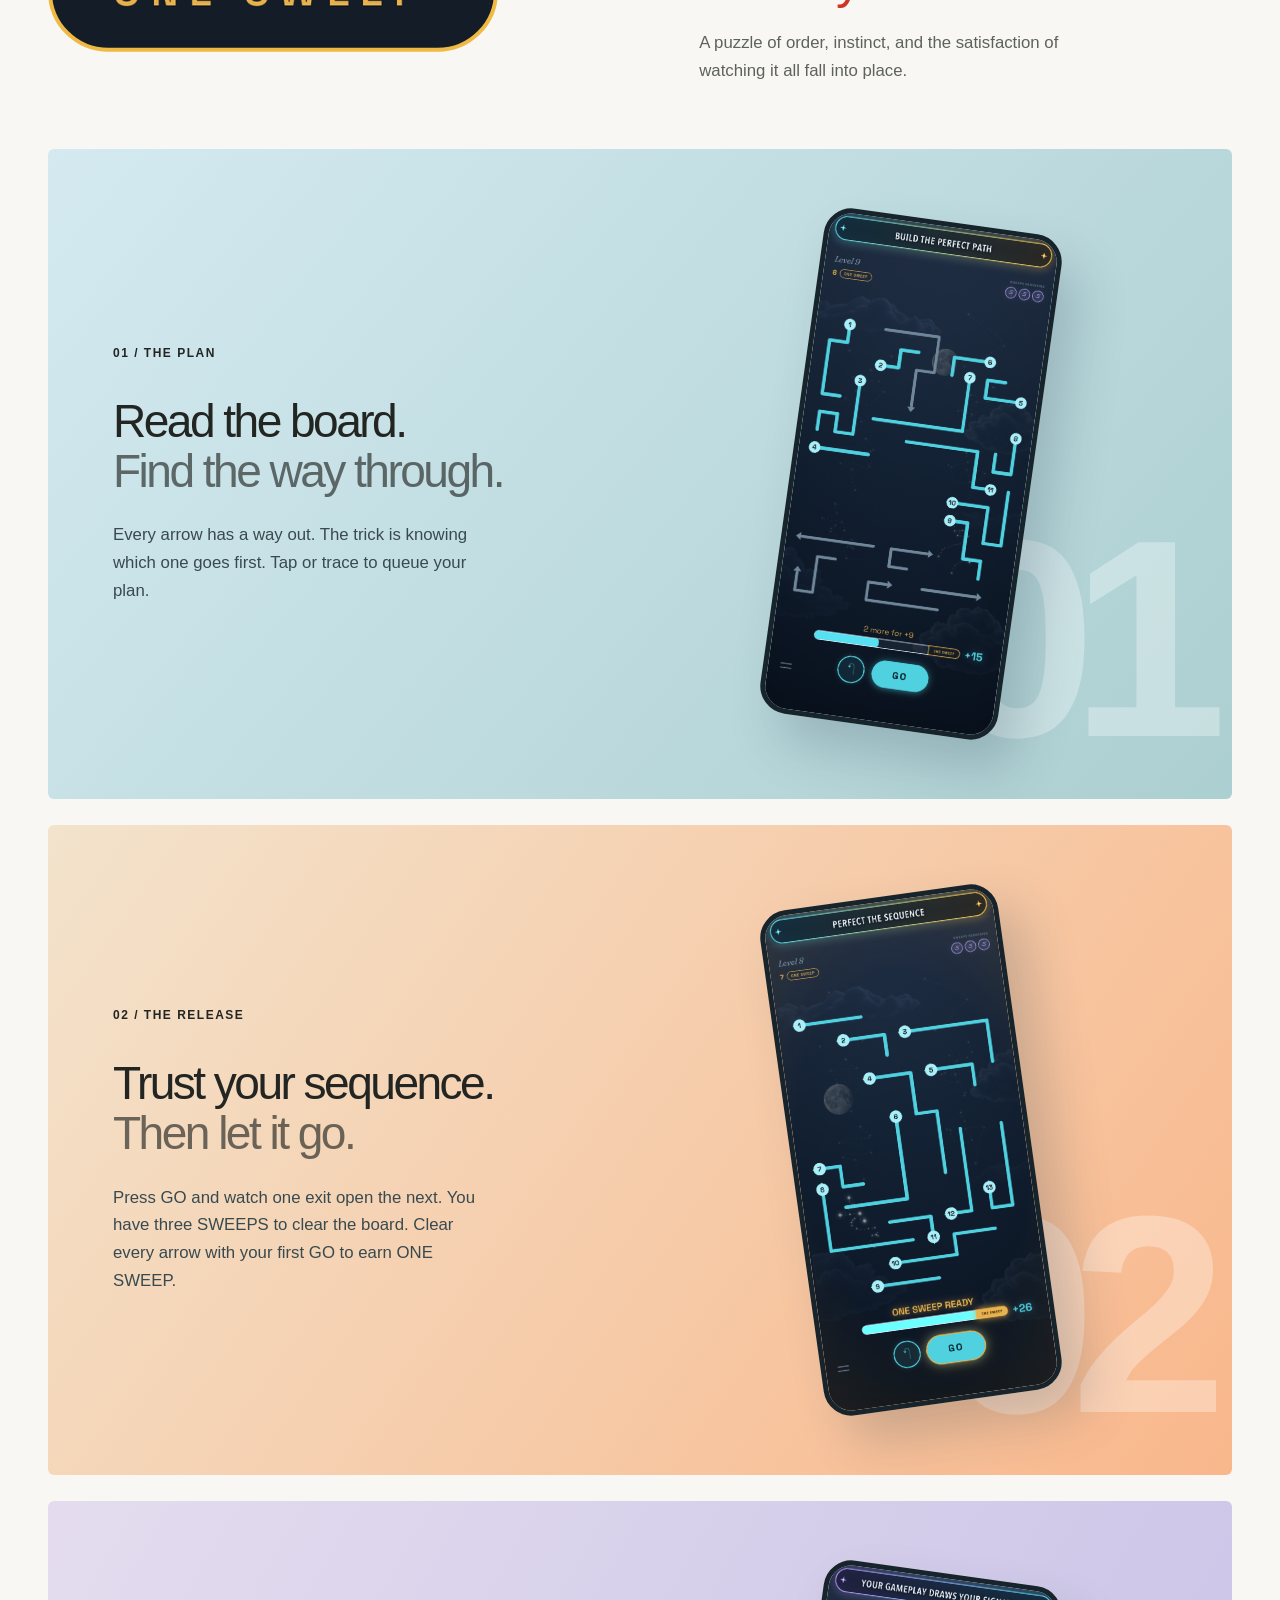
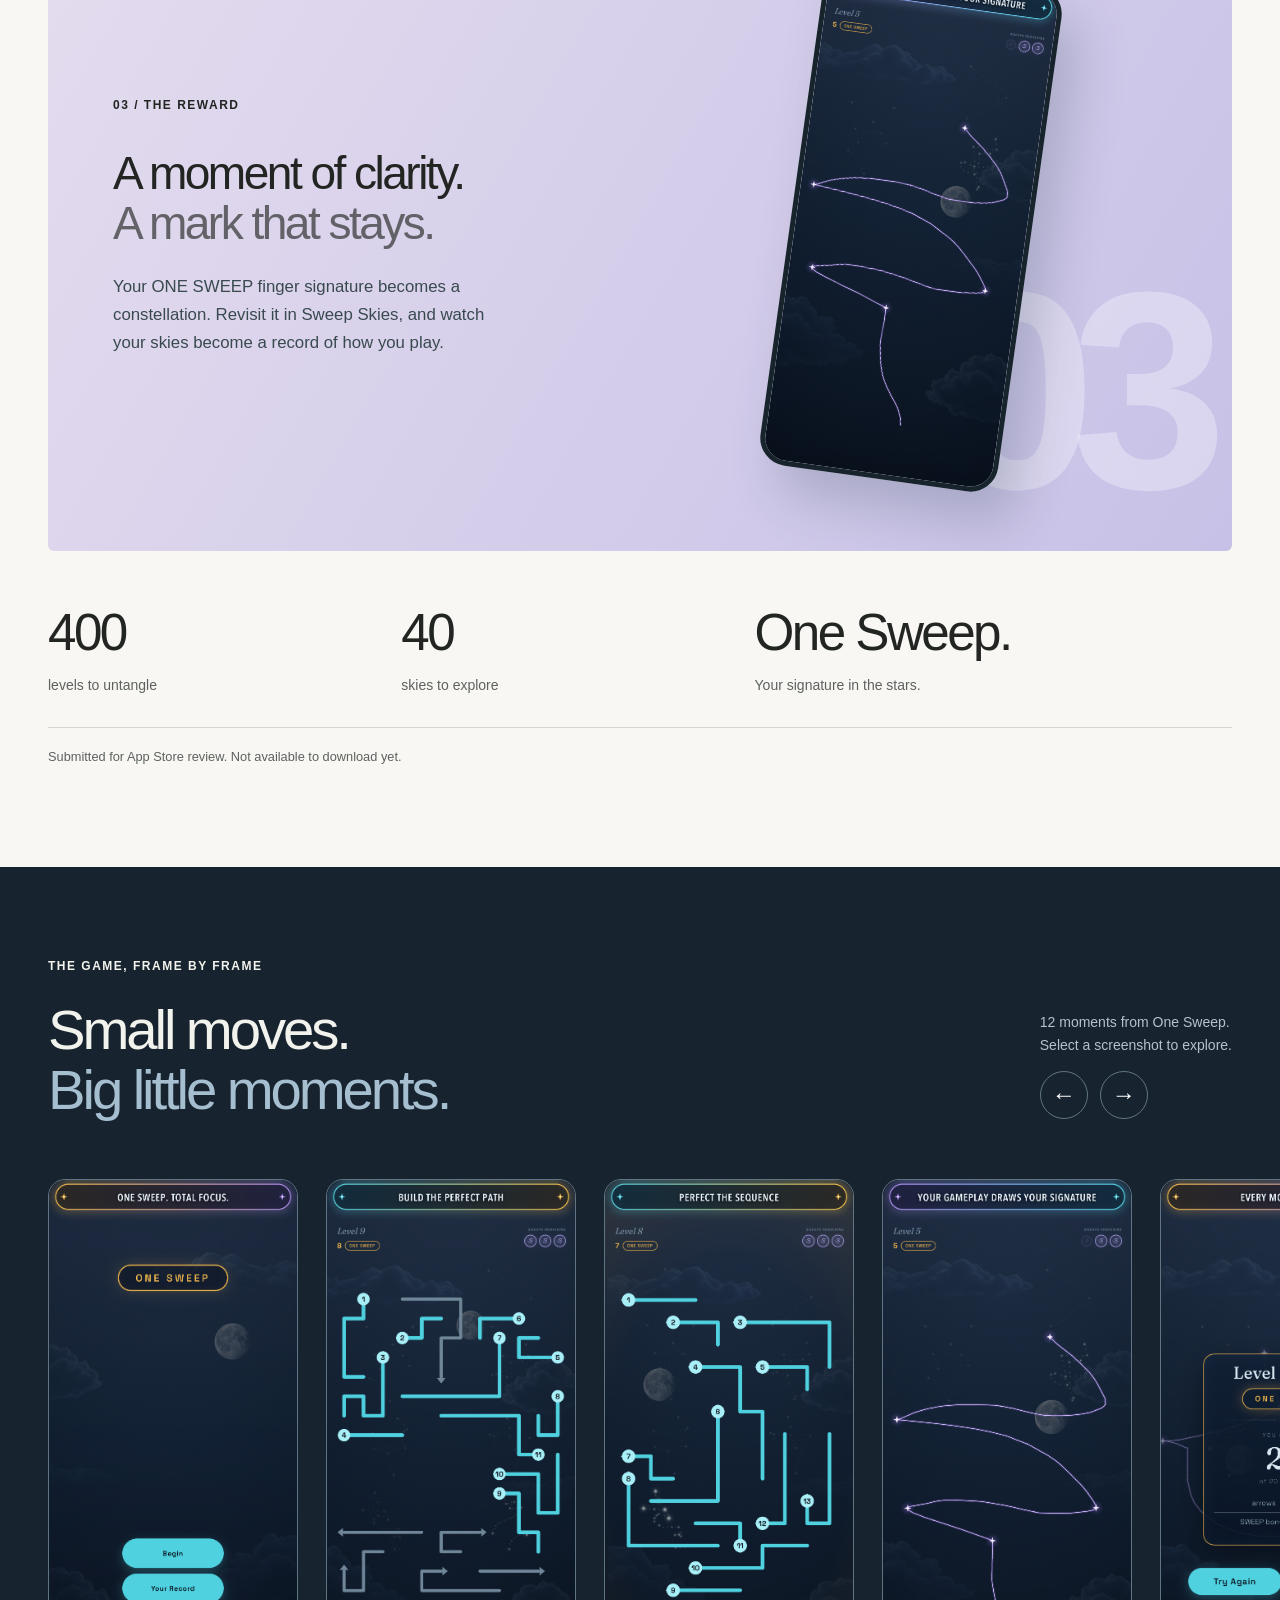
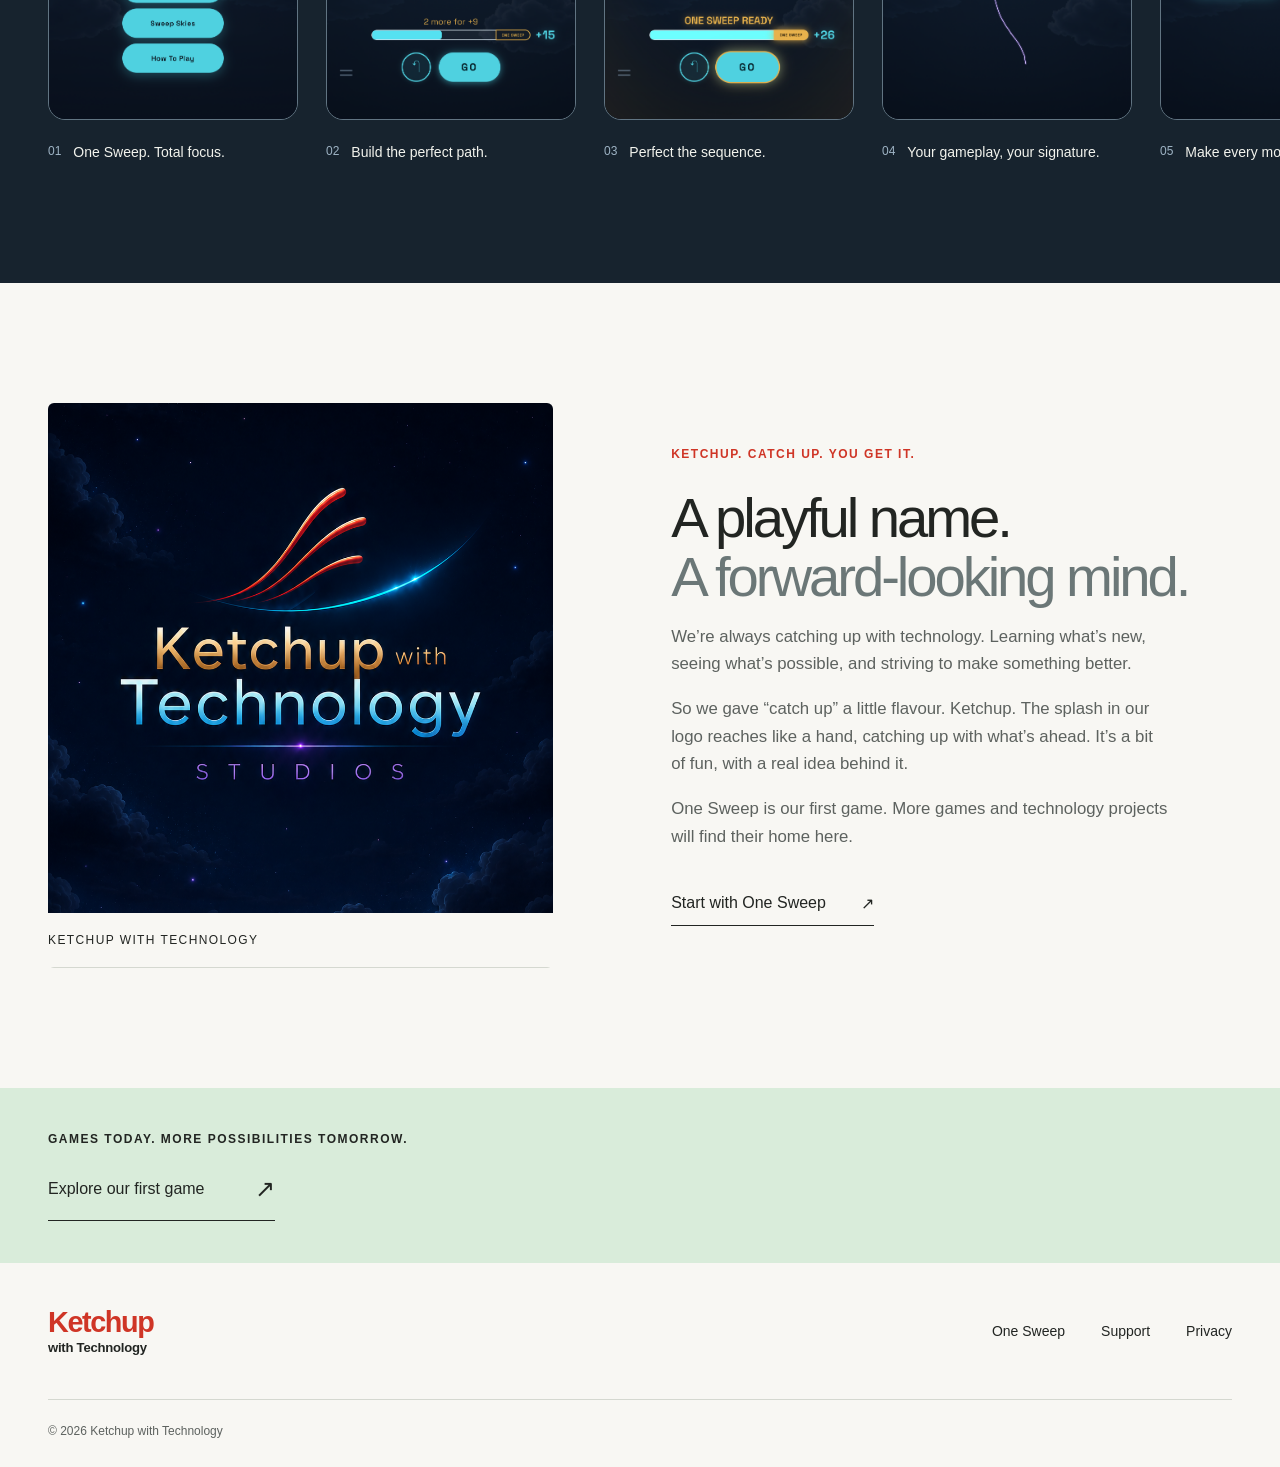
==== commit 307d1361: "Center main brand artwork and remove repeated slogans" ====
--- a/index.html
+++ b/index.html
@@ -1,3 +1,3 @@
 <!doctype html>
-<html lang="en"><head><meta charset="utf-8"><meta name="viewport" content="width=device-width, initial-scale=1"><meta name="theme-color" content="#f8f7f3"><meta name="description" content="Catch What's Next. Ketchup with Technology makes games and explores new possibilities. Discover One Sweep, our first puzzle game, coming to iPhone."><title>Ketchup with Technology | Catch What's Next.</title><link rel="stylesheet" href="./styles.css"><script src="./site.js" defer></script></head><body><a class="skip-link" href="#main">Skip to content</a><header class="wrap header"><a class="wordmark brand-image" href="#" aria-label="Ketchup with Technology, home"><svg role="img" aria-label="Ketchup with Technology. Catch what’s next." viewBox="350 150 835 650"><image href="./assets/ketchup-brand-header.png" width="1536" height="1024"/></svg></a><nav aria-label="Main navigation"><a href="./one-sweep/">One Sweep <span aria-hidden="true">↗</span></a><a href="#about">Behind the name</a><a href="./support/">Support ↗</a></nav></header><main id="main"><section class="hero" aria-labelledby="hero-title"><div class="hero-top wrap"><div class="hero-kicker"><span class="signal-dot" aria-hidden="true"></span> GAMES + TECHNOLOGY</div></div><div class="hero-title wrap"><h1 id="hero-title"><span>Catch</span> <span class="next-line">What's <em>Next.</em></span></h1><div class="hero-description"><a class="round-link" href="#one-sweep" aria-label="Discover One Sweep"><span aria-hidden="true">↘</span></a></div></div><div class="cinema"><div class="cinema-light" aria-hidden="true"></div><div class="cinema-caption"><span>FIRST UP / ONE SWEEP</span><span>A LITTLE PLANNING. A WHOLE NEW SKY.</span></div><div class="cinema-screens"><a class="shot cinema-left" href="./assets/07-selecting-arrows.png" data-preview data-caption="Build your sequence in One Sweep." aria-label="Enlarge: Build your sequence in One Sweep."><img src="./assets/07-selecting-arrows.png" alt="Build your sequence in One Sweep." width="1206" height="2622" fetchpriority="high"></a><a class="shot cinema-middle" href="./assets/05-perfect-sequence.png" data-preview data-caption="A perfect sequence ready to launch." aria-label="Enlarge: A perfect sequence ready to launch."><img src="./assets/05-perfect-sequence.png" alt="A perfect sequence ready to launch." width="1206" height="2622" fetchpriority="high"></a><a class="shot cinema-right" href="./assets/02-sweep-signature.png" data-preview data-caption="Your finger signature becomes a constellation." aria-label="Enlarge: Your finger signature becomes a constellation."><img src="./assets/02-sweep-signature.png" alt="Your finger signature becomes a constellation." width="1206" height="2622" fetchpriority="high"></a></div><div class="cinema-bottom"><a href="#one-sweep">Explore the game <span aria-hidden="true">↓</span></a><button class="motion-toggle" type="button" aria-pressed="false">Pause motion <span aria-hidden="true">Ⅱ</span></button></div></div><div class="hero-foot wrap"><span>Made with curiosity. And a little Ketchup.</span><span>SCROLL TO DISCOVER ↓</span></div></section><section class="game wrap" id="one-sweep" aria-labelledby="game-title"><div class="game-top"><p class="eyebrow">01 / THE FIRST CHAPTER</p><span class="status">Coming to iPhone</span></div><div class="game-heading"><h2 id="game-title" class="badge-heading"><svg role="img" aria-label="One Sweep" viewBox="0 0 570 153"><defs><clipPath id="badge-artwork"><rect x="9" y="9" width="552" height="135" rx="67.5"/></clipPath></defs><rect x="2.5" y="2.5" width="565" height="148" rx="74" fill="#131d27"/><image href="./assets/04-one-sweep-badge.png" x="-320" y="-1235" width="1206" height="2622" clip-path="url(#badge-artwork)"/><rect x="2.5" y="2.5" width="565" height="148" rx="74" fill="none" stroke="#efb943" stroke-width="5"/></svg></h2><div><p class="game-lead">Find your flow.<br><span>Leave your stars.</span></p><p>A puzzle of order, instinct, and the satisfaction of watching it all fall into place.</p></div></div><div class="story-scenes"><article class="story-scene blue"><div class="scene-copy"><p class="eyebrow">01 / THE PLAN</p><h3>Read the board.<br><span>Find the way through.</span></h3><p>Every arrow has a way out. The trick is knowing which one goes first. Tap or trace to queue your plan.</p></div><div class="scene-image"><a class="shot " href="./assets/07-selecting-arrows.png" data-preview data-caption="Level 9: selected cyan arrows numbered in order." aria-label="Enlarge: Level 9: selected cyan arrows numbered in order."><img src="./assets/07-selecting-arrows.png" alt="Level 9: selected cyan arrows numbered in order." width="1206" height="2622" loading="lazy"></a><span class="scene-index" aria-hidden="true">01</span></div></article><article class="story-scene peach"><div class="scene-copy"><p class="eyebrow">02 / THE RELEASE</p><h3>Trust your sequence.<br><span>Then let it go.</span></h3><p>Press GO and watch one exit open the next. You have three SWEEPS to clear the board. Clear every arrow with your first GO to earn ONE SWEEP.</p></div><div class="scene-image"><a class="shot " href="./assets/05-perfect-sequence.png" data-preview data-caption="Thirteen arrows queued for a ONE SWEEP clear." aria-label="Enlarge: Thirteen arrows queued for a ONE SWEEP clear."><img src="./assets/05-perfect-sequence.png" alt="Thirteen arrows queued for a ONE SWEEP clear." width="1206" height="2622" loading="lazy"></a><span class="scene-index" aria-hidden="true">02</span></div></article><article class="story-scene lilac"><div class="scene-copy"><p class="eyebrow">03 / THE REWARD</p><h3>A moment of clarity.<br><span>A mark that stays.</span></h3><p>Your ONE SWEEP finger signature becomes a constellation. Revisit it in Sweep Skies, and watch your skies become a record of how you play.</p></div><div class="scene-image"><a class="shot " href="./assets/02-sweep-signature.png" data-preview data-caption="A purple finger signature stretching across the moonlit sky." aria-label="Enlarge: A purple finger signature stretching across the moonlit sky."><img src="./assets/02-sweep-signature.png" alt="A purple finger signature stretching across the moonlit sky." width="1206" height="2622" loading="lazy"></a><span class="scene-index" aria-hidden="true">03</span></div></article></div><div class="facts"><p><strong>400</strong>levels to untangle</p><p><strong>40</strong>skies to explore</p><p><strong>One Sweep.</strong>Your signature in the stars.</p></div><p class="release-note">Submitted for App Store review. Not available to download yet.</p></section><section class="gallery-section" aria-labelledby="gallery-title"><div class="wrap gallery-heading"><div><p class="eyebrow">THE GAME, FRAME BY FRAME</p><h2 id="gallery-title">Small moves.<br><span>Big little moments.</span></h2></div><div class="gallery-controls"><p>12 moments from One Sweep.<br>Select a screenshot to explore.</p><div><button type="button" data-gallery-step="-1" aria-label="Previous screenshots">←</button><button type="button" data-gallery-step="1" aria-label="Next screenshots">→</button></div></div></div><div class="gallery" tabindex="0" role="region" aria-label="One Sweep screenshot gallery; scroll horizontally to explore"><figure><a class="shot " href="./assets/01-home.png" data-preview data-caption="The One Sweep home screen with Begin, Your Record, Sweep Skies and How To Play." aria-label="Enlarge: The One Sweep home screen with Begin, Your Record, Sweep Skies and How To Play."><img src="./assets/01-home.png" alt="The One Sweep home screen with Begin, Your Record, Sweep Skies and How To Play." width="1206" height="2622" loading="lazy"></a><figcaption><span>01</span>One Sweep. Total focus.</figcaption></figure><figure><a class="shot " href="./assets/07-selecting-arrows.png" data-preview data-caption="Level 9 with selected cyan arrows numbered in queue order." aria-label="Enlarge: Level 9 with selected cyan arrows numbered in queue order."><img src="./assets/07-selecting-arrows.png" alt="Level 9 with selected cyan arrows numbered in queue order." width="1206" height="2622" loading="lazy"></a><figcaption><span>02</span>Build the perfect path.</figcaption></figure><figure><a class="shot " href="./assets/05-perfect-sequence.png" data-preview data-caption="All thirteen arrows queued, with ONE SWEEP READY above GO." aria-label="Enlarge: All thirteen arrows queued, with ONE SWEEP READY above GO."><img src="./assets/05-perfect-sequence.png" alt="All thirteen arrows queued, with ONE SWEEP READY above GO." width="1206" height="2622" loading="lazy"></a><figcaption><span>03</span>Perfect the sequence.</figcaption></figure><figure><a class="shot " href="./assets/02-sweep-signature.png" data-preview data-caption="A purple signature traced across the moonlit sky after a clear." aria-label="Enlarge: A purple signature traced across the moonlit sky after a clear."><img src="./assets/02-sweep-signature.png" alt="A purple signature traced across the moonlit sky after a clear." width="1206" height="2622" loading="lazy"></a><figcaption><span>04</span>Your gameplay, your signature.</figcaption></figure><figure><a class="shot " href="./assets/03-scorecard.png" data-preview data-caption="Level 6 cleared in ONE SWEEP with 20 of 20 possible points." aria-label="Enlarge: Level 6 cleared in ONE SWEEP with 20 of 20 possible points."><img src="./assets/03-scorecard.png" alt="Level 6 cleared in ONE SWEEP with 20 of 20 possible points." width="1206" height="2622" loading="lazy"></a><figcaption><span>05</span>Make every move count.</figcaption></figure><figure><a class="shot " href="./assets/04-one-sweep-badge.png" data-preview data-caption="A gold ONE SWEEP badge awarded after clearing the board." aria-label="Enlarge: A gold ONE SWEEP badge awarded after clearing the board."><img src="./assets/04-one-sweep-badge.png" alt="A gold ONE SWEEP badge awarded after clearing the board." width="1206" height="2622" loading="lazy"></a><figcaption><span>06</span>Earn the ONE SWEEP.</figcaption></figure><figure><a class="shot " href="./assets/06-sweep-to-stars.png" data-preview data-caption="A completed signature settling among the stars." aria-label="Enlarge: A completed signature settling among the stars."><img src="./assets/06-sweep-to-stars.png" alt="A completed signature settling among the stars." width="1206" height="2622" loading="lazy"></a><figcaption><span>07</span>Turn SWEEPs into stars.</figcaption></figure><figure><a class="shot " href="./assets/08-sky-one-complete.png" data-preview data-caption="Sky 1 complete, with all ten levels cleared in ONE SWEEP." aria-label="Enlarge: Sky 1 complete, with all ten levels cleared in ONE SWEEP."><img src="./assets/08-sky-one-complete.png" alt="Sky 1 complete, with all ten levels cleared in ONE SWEEP." width="1206" height="2622" loading="lazy"></a><figcaption><span>08</span>Master an entire sky.</figcaption></figure><figure><a class="shot " href="./assets/09-completed-sky.png" data-preview data-caption="All ten earned constellation signatures in Clear Midnight." aria-label="Enlarge: All ten earned constellation signatures in Clear Midnight."><img src="./assets/09-completed-sky.png" alt="All ten earned constellation signatures in Clear Midnight." width="1206" height="2622" loading="lazy"></a><figcaption><span>09</span>Your constellations, together.</figcaption></figure><figure><a class="shot " href="./assets/10-replay-signature.png" data-preview data-caption="A saved Level 4 constellation being replayed in Sweep Skies." aria-label="Enlarge: A saved Level 4 constellation being replayed in Sweep Skies."><img src="./assets/10-replay-signature.png" alt="A saved Level 4 constellation being replayed in Sweep Skies." width="1206" height="2622" loading="lazy"></a><figcaption><span>10</span>Replay your signature.</figcaption></figure><figure><a class="shot " href="./assets/11-sweep-skies.png" data-preview data-caption="The Sweep Skies collection with Sky 1 perfect and Sky 2 in progress." aria-label="Enlarge: The Sweep Skies collection with Sky 1 perfect and Sky 2 in progress."><img src="./assets/11-sweep-skies.png" alt="The Sweep Skies collection with Sky 1 perfect and Sky 2 in progress." width="1206" height="2622" loading="lazy"></a><figcaption><span>11</span>Explore 40 skies.</figcaption></figure><figure><a class="shot " href="./assets/12-constellation-carryover.png" data-preview data-caption="Level 14 arrows over a purple sky with previously earned constellations." aria-label="Enlarge: Level 14 arrows over a purple sky with previously earned constellations."><img src="./assets/12-constellation-carryover.png" alt="Level 14 arrows over a purple sky with previously earned constellations." width="1206" height="2622" loading="lazy"></a><figcaption><span>12</span>Keep your stars with you.</figcaption></figure></div></section><section class="about wrap" id="about" aria-labelledby="about-title"><div class="about-art"><img src="./assets/studio-startup.png" alt="Ketchup with Technology Studios logo from the game startup screen, with red and cyan trails." width="941" height="1672" loading="lazy"><span>KETCHUP WITH TECHNOLOGY</span></div><div class="about-copy"><p class="eyebrow">KETCHUP. CATCH UP. YOU GET IT.</p><h2 id="about-title">A playful name.<br><span>A forward-looking mind.</span></h2><p>We’re always catching up with technology. Learning what’s new, seeing what’s possible, and striving to make something better.</p><p>So we gave “catch up” a little flavour. Ketchup. The splash in our logo reaches like a hand, catching up with what’s ahead. It’s a bit of fun, with a real idea behind it.</p><p>One Sweep is our first game. More games and technology projects will find their home here.</p><a class="text-link" href="#one-sweep">Start with One Sweep <span aria-hidden="true">↗</span></a></div></section><section class="next"><div class="wrap"><p class="eyebrow">GAMES TODAY. MORE POSSIBILITIES TOMORROW.</p><h2>Catch<br><span>What's Next.</span></h2><a class="button" href="#one-sweep">Explore our first game <span aria-hidden="true">↗</span></a></div></section></main><footer class="wrap footer"><a class="wordmark" href="#">Ketchup<span>with Technology</span></a><nav aria-label="Footer navigation"><a href="./one-sweep/">One Sweep</a><a href="./support/">Support</a><a href="./privacy/">Privacy</a></nav><p>© 2026 Ketchup with Technology</p></footer>
+<html lang="en"><head><meta charset="utf-8"><meta name="viewport" content="width=device-width, initial-scale=1"><meta name="theme-color" content="#f8f7f3"><meta name="description" content="Catch What's Next. Ketchup with Technology makes games and explores new possibilities. Discover One Sweep, our first puzzle game, coming to iPhone."><title>Ketchup with Technology | Catch What's Next.</title><link rel="stylesheet" href="./styles.css"><script src="./site.js" defer></script></head><body><a class="skip-link" href="#main">Skip to content</a><header class="wrap header centered-navigation"><nav aria-label="Main navigation"><a href="./one-sweep/">One Sweep <span aria-hidden="true">↗</span></a><a href="#about">Behind the name</a><a href="./support/">Support ↗</a></nav></header><main id="main"><section class="hero" aria-labelledby="hero-title"><div class="centered-brand wrap"><h1 id="hero-title"><a class="wordmark brand-image" href="#" aria-label="Ketchup with Technology, home"><svg role="img" aria-label="Ketchup with Technology. Catch what’s next." viewBox="350 150 835 650"><image href="./assets/ketchup-brand-header.png" width="1536" height="1024"/></svg></a></h1></div><div class="cinema"><div class="cinema-light" aria-hidden="true"></div><div class="cinema-caption"><span>FIRST UP / ONE SWEEP</span><span>A LITTLE PLANNING. A WHOLE NEW SKY.</span></div><div class="cinema-screens"><a class="shot cinema-left" href="./assets/07-selecting-arrows.png" data-preview data-caption="Build your sequence in One Sweep." aria-label="Enlarge: Build your sequence in One Sweep."><img src="./assets/07-selecting-arrows.png" alt="Build your sequence in One Sweep." width="1206" height="2622" fetchpriority="high"></a><a class="shot cinema-middle" href="./assets/05-perfect-sequence.png" data-preview data-caption="A perfect sequence ready to launch." aria-label="Enlarge: A perfect sequence ready to launch."><img src="./assets/05-perfect-sequence.png" alt="A perfect sequence ready to launch." width="1206" height="2622" fetchpriority="high"></a><a class="shot cinema-right" href="./assets/02-sweep-signature.png" data-preview data-caption="Your finger signature becomes a constellation." aria-label="Enlarge: Your finger signature becomes a constellation."><img src="./assets/02-sweep-signature.png" alt="Your finger signature becomes a constellation." width="1206" height="2622" fetchpriority="high"></a></div><div class="cinema-bottom"><a href="#one-sweep">Explore the game <span aria-hidden="true">↓</span></a><button class="motion-toggle" type="button" aria-pressed="false">Pause motion <span aria-hidden="true">Ⅱ</span></button></div></div><div class="hero-foot wrap"><span>Made with curiosity. And a little Ketchup.</span><span>SCROLL TO DISCOVER ↓</span></div></section><section class="game wrap" id="one-sweep" aria-labelledby="game-title"><div class="game-top"><p class="eyebrow">01 / THE FIRST CHAPTER</p><span class="status">Coming to iPhone</span></div><div class="game-heading"><h2 id="game-title" class="badge-heading"><svg role="img" aria-label="One Sweep" viewBox="0 0 570 153"><defs><clipPath id="badge-artwork"><rect x="9" y="9" width="552" height="135" rx="67.5"/></clipPath></defs><rect x="2.5" y="2.5" width="565" height="148" rx="74" fill="#131d27"/><image href="./assets/04-one-sweep-badge.png" x="-320" y="-1235" width="1206" height="2622" clip-path="url(#badge-artwork)"/><rect x="2.5" y="2.5" width="565" height="148" rx="74" fill="none" stroke="#efb943" stroke-width="5"/></svg></h2><div><p class="game-lead">Find your flow.<br><span>Leave your stars.</span></p><p>A puzzle of order, instinct, and the satisfaction of watching it all fall into place.</p></div></div><div class="story-scenes"><article class="story-scene blue"><div class="scene-copy"><p class="eyebrow">01 / THE PLAN</p><h3>Read the board.<br><span>Find the way through.</span></h3><p>Every arrow has a way out. The trick is knowing which one goes first. Tap or trace to queue your plan.</p></div><div class="scene-image"><a class="shot " href="./assets/07-selecting-arrows.png" data-preview data-caption="Level 9: selected cyan arrows numbered in order." aria-label="Enlarge: Level 9: selected cyan arrows numbered in order."><img src="./assets/07-selecting-arrows.png" alt="Level 9: selected cyan arrows numbered in order." width="1206" height="2622" loading="lazy"></a><span class="scene-index" aria-hidden="true">01</span></div></article><article class="story-scene peach"><div class="scene-copy"><p class="eyebrow">02 / THE RELEASE</p><h3>Trust your sequence.<br><span>Then let it go.</span></h3><p>Press GO and watch one exit open the next. You have three SWEEPS to clear the board. Clear every arrow with your first GO to earn ONE SWEEP.</p></div><div class="scene-image"><a class="shot " href="./assets/05-perfect-sequence.png" data-preview data-caption="Thirteen arrows queued for a ONE SWEEP clear." aria-label="Enlarge: Thirteen arrows queued for a ONE SWEEP clear."><img src="./assets/05-perfect-sequence.png" alt="Thirteen arrows queued for a ONE SWEEP clear." width="1206" height="2622" loading="lazy"></a><span class="scene-index" aria-hidden="true">02</span></div></article><article class="story-scene lilac"><div class="scene-copy"><p class="eyebrow">03 / THE REWARD</p><h3>A moment of clarity.<br><span>A mark that stays.</span></h3><p>Your ONE SWEEP finger signature becomes a constellation. Revisit it in Sweep Skies, and watch your skies become a record of how you play.</p></div><div class="scene-image"><a class="shot " href="./assets/02-sweep-signature.png" data-preview data-caption="A purple finger signature stretching across the moonlit sky." aria-label="Enlarge: A purple finger signature stretching across the moonlit sky."><img src="./assets/02-sweep-signature.png" alt="A purple finger signature stretching across the moonlit sky." width="1206" height="2622" loading="lazy"></a><span class="scene-index" aria-hidden="true">03</span></div></article></div><div class="facts"><p><strong>400</strong>levels to untangle</p><p><strong>40</strong>skies to explore</p><p><strong>One Sweep.</strong>Your signature in the stars.</p></div><p class="release-note">Submitted for App Store review. Not available to download yet.</p></section><section class="gallery-section" aria-labelledby="gallery-title"><div class="wrap gallery-heading"><div><p class="eyebrow">THE GAME, FRAME BY FRAME</p><h2 id="gallery-title">Small moves.<br><span>Big little moments.</span></h2></div><div class="gallery-controls"><p>12 moments from One Sweep.<br>Select a screenshot to explore.</p><div><button type="button" data-gallery-step="-1" aria-label="Previous screenshots">←</button><button type="button" data-gallery-step="1" aria-label="Next screenshots">→</button></div></div></div><div class="gallery" tabindex="0" role="region" aria-label="One Sweep screenshot gallery; scroll horizontally to explore"><figure><a class="shot " href="./assets/01-home.png" data-preview data-caption="The One Sweep home screen with Begin, Your Record, Sweep Skies and How To Play." aria-label="Enlarge: The One Sweep home screen with Begin, Your Record, Sweep Skies and How To Play."><img src="./assets/01-home.png" alt="The One Sweep home screen with Begin, Your Record, Sweep Skies and How To Play." width="1206" height="2622" loading="lazy"></a><figcaption><span>01</span>One Sweep. Total focus.</figcaption></figure><figure><a class="shot " href="./assets/07-selecting-arrows.png" data-preview data-caption="Level 9 with selected cyan arrows numbered in queue order." aria-label="Enlarge: Level 9 with selected cyan arrows numbered in queue order."><img src="./assets/07-selecting-arrows.png" alt="Level 9 with selected cyan arrows numbered in queue order." width="1206" height="2622" loading="lazy"></a><figcaption><span>02</span>Build the perfect path.</figcaption></figure><figure><a class="shot " href="./assets/05-perfect-sequence.png" data-preview data-caption="All thirteen arrows queued, with ONE SWEEP READY above GO." aria-label="Enlarge: All thirteen arrows queued, with ONE SWEEP READY above GO."><img src="./assets/05-perfect-sequence.png" alt="All thirteen arrows queued, with ONE SWEEP READY above GO." width="1206" height="2622" loading="lazy"></a><figcaption><span>03</span>Perfect the sequence.</figcaption></figure><figure><a class="shot " href="./assets/02-sweep-signature.png" data-preview data-caption="A purple signature traced across the moonlit sky after a clear." aria-label="Enlarge: A purple signature traced across the moonlit sky after a clear."><img src="./assets/02-sweep-signature.png" alt="A purple signature traced across the moonlit sky after a clear." width="1206" height="2622" loading="lazy"></a><figcaption><span>04</span>Your gameplay, your signature.</figcaption></figure><figure><a class="shot " href="./assets/03-scorecard.png" data-preview data-caption="Level 6 cleared in ONE SWEEP with 20 of 20 possible points." aria-label="Enlarge: Level 6 cleared in ONE SWEEP with 20 of 20 possible points."><img src="./assets/03-scorecard.png" alt="Level 6 cleared in ONE SWEEP with 20 of 20 possible points." width="1206" height="2622" loading="lazy"></a><figcaption><span>05</span>Make every move count.</figcaption></figure><figure><a class="shot " href="./assets/04-one-sweep-badge.png" data-preview data-caption="A gold ONE SWEEP badge awarded after clearing the board." aria-label="Enlarge: A gold ONE SWEEP badge awarded after clearing the board."><img src="./assets/04-one-sweep-badge.png" alt="A gold ONE SWEEP badge awarded after clearing the board." width="1206" height="2622" loading="lazy"></a><figcaption><span>06</span>Earn the ONE SWEEP.</figcaption></figure><figure><a class="shot " href="./assets/06-sweep-to-stars.png" data-preview data-caption="A completed signature settling among the stars." aria-label="Enlarge: A completed signature settling among the stars."><img src="./assets/06-sweep-to-stars.png" alt="A completed signature settling among the stars." width="1206" height="2622" loading="lazy"></a><figcaption><span>07</span>Turn SWEEPs into stars.</figcaption></figure><figure><a class="shot " href="./assets/08-sky-one-complete.png" data-preview data-caption="Sky 1 complete, with all ten levels cleared in ONE SWEEP." aria-label="Enlarge: Sky 1 complete, with all ten levels cleared in ONE SWEEP."><img src="./assets/08-sky-one-complete.png" alt="Sky 1 complete, with all ten levels cleared in ONE SWEEP." width="1206" height="2622" loading="lazy"></a><figcaption><span>08</span>Master an entire sky.</figcaption></figure><figure><a class="shot " href="./assets/09-completed-sky.png" data-preview data-caption="All ten earned constellation signatures in Clear Midnight." aria-label="Enlarge: All ten earned constellation signatures in Clear Midnight."><img src="./assets/09-completed-sky.png" alt="All ten earned constellation signatures in Clear Midnight." width="1206" height="2622" loading="lazy"></a><figcaption><span>09</span>Your constellations, together.</figcaption></figure><figure><a class="shot " href="./assets/10-replay-signature.png" data-preview data-caption="A saved Level 4 constellation being replayed in Sweep Skies." aria-label="Enlarge: A saved Level 4 constellation being replayed in Sweep Skies."><img src="./assets/10-replay-signature.png" alt="A saved Level 4 constellation being replayed in Sweep Skies." width="1206" height="2622" loading="lazy"></a><figcaption><span>10</span>Replay your signature.</figcaption></figure><figure><a class="shot " href="./assets/11-sweep-skies.png" data-preview data-caption="The Sweep Skies collection with Sky 1 perfect and Sky 2 in progress." aria-label="Enlarge: The Sweep Skies collection with Sky 1 perfect and Sky 2 in progress."><img src="./assets/11-sweep-skies.png" alt="The Sweep Skies collection with Sky 1 perfect and Sky 2 in progress." width="1206" height="2622" loading="lazy"></a><figcaption><span>11</span>Explore 40 skies.</figcaption></figure><figure><a class="shot " href="./assets/12-constellation-carryover.png" data-preview data-caption="Level 14 arrows over a purple sky with previously earned constellations." aria-label="Enlarge: Level 14 arrows over a purple sky with previously earned constellations."><img src="./assets/12-constellation-carryover.png" alt="Level 14 arrows over a purple sky with previously earned constellations." width="1206" height="2622" loading="lazy"></a><figcaption><span>12</span>Keep your stars with you.</figcaption></figure></div></section><section class="about wrap" id="about" aria-labelledby="about-title"><div class="about-art"><img src="./assets/studio-startup.png" alt="Ketchup with Technology Studios logo from the game startup screen, with red and cyan trails." width="941" height="1672" loading="lazy"><span>KETCHUP WITH TECHNOLOGY</span></div><div class="about-copy"><p class="eyebrow">KETCHUP. CATCH UP. YOU GET IT.</p><h2 id="about-title">A playful name.<br><span>A forward-looking mind.</span></h2><p>We’re always catching up with technology. Learning what’s new, seeing what’s possible, and striving to make something better.</p><p>So we gave “catch up” a little flavour. Ketchup. The splash in our logo reaches like a hand, catching up with what’s ahead. It’s a bit of fun, with a real idea behind it.</p><p>One Sweep is our first game. More games and technology projects will find their home here.</p><a class="text-link" href="#one-sweep">Start with One Sweep <span aria-hidden="true">↗</span></a></div></section><section class="next"><div class="wrap"><p class="eyebrow">GAMES TODAY. MORE POSSIBILITIES TOMORROW.</p><a class="button" href="#one-sweep">Explore our first game <span aria-hidden="true">↗</span></a></div></section></main><footer class="wrap footer"><a class="wordmark" href="#">Ketchup<span>with Technology</span></a><nav aria-label="Footer navigation"><a href="./one-sweep/">One Sweep</a><a href="./support/">Support</a><a href="./privacy/">Privacy</a></nav><p>© 2026 Ketchup with Technology</p></footer>
 <dialog aria-labelledby="preview-caption" id="image-preview"><button type="button" class="close-preview" aria-label="Close screenshot preview">Close ×</button><img alt="" width="1206" height="2622"><p id="preview-caption"></p></dialog></body></html>
--- a/styles.css
+++ b/styles.css
@@ -77,3 +77,15 @@
 @media(max-width:1050px){body:not(.subpage) .header .brand-image{width:360px}.header nav{gap:22px}.hero h1{font-size:6.5vw}}
 @media(max-width:740px){.header{gap:10px}.header .brand-image,body:not(.subpage) .header .brand-image{width:300px;max-width:100%}.header nav{width:100%;justify-content:space-between}.hero h1{font-size:clamp(2.5rem,7.6vw,3.8rem)}.hero-title{padding-block:20px 28px}}
 @media(max-width:440px){.header .brand-image,body:not(.subpage) .header .brand-image{width:285px}.header{padding-top:0}.hero h1{font-size:9vw;letter-spacing:-.045em}.hero-title{padding-block:16px 24px}}
+
+/* Homepage: one centered brand lockup with navigation above. */
+.header.centered-navigation{justify-content:center;padding-block:20px;border-bottom:1px solid var(--line)}
+.centered-navigation nav{justify-content:center;gap:44px;width:auto;flex-wrap:wrap}
+.hero:has(.centered-brand){padding-top:0}
+.centered-brand{display:flex;justify-content:center;padding:28px 0 38px}
+.hero .centered-brand h1{width:min(540px,100%);margin:0;line-height:0;font-size:inherit}
+.centered-brand .brand-image{display:block;width:100%;line-height:0}
+.centered-brand svg{display:block;width:100%;height:auto}
+.next{padding-block:42px}.next .eyebrow{margin-bottom:10px}
+@media(max-width:740px){.centered-navigation nav{width:100%;gap:30px}.centered-brand{padding:22px 0 30px}.hero .centered-brand h1{width:min(420px,100%)}}
+@media(max-width:440px){.header.centered-navigation{padding-block:15px}.centered-navigation nav{gap:22px;justify-content:center;font-size:.8rem}.hero .centered-brand h1{width:100%}.centered-brand{padding:18px 0 24px}}
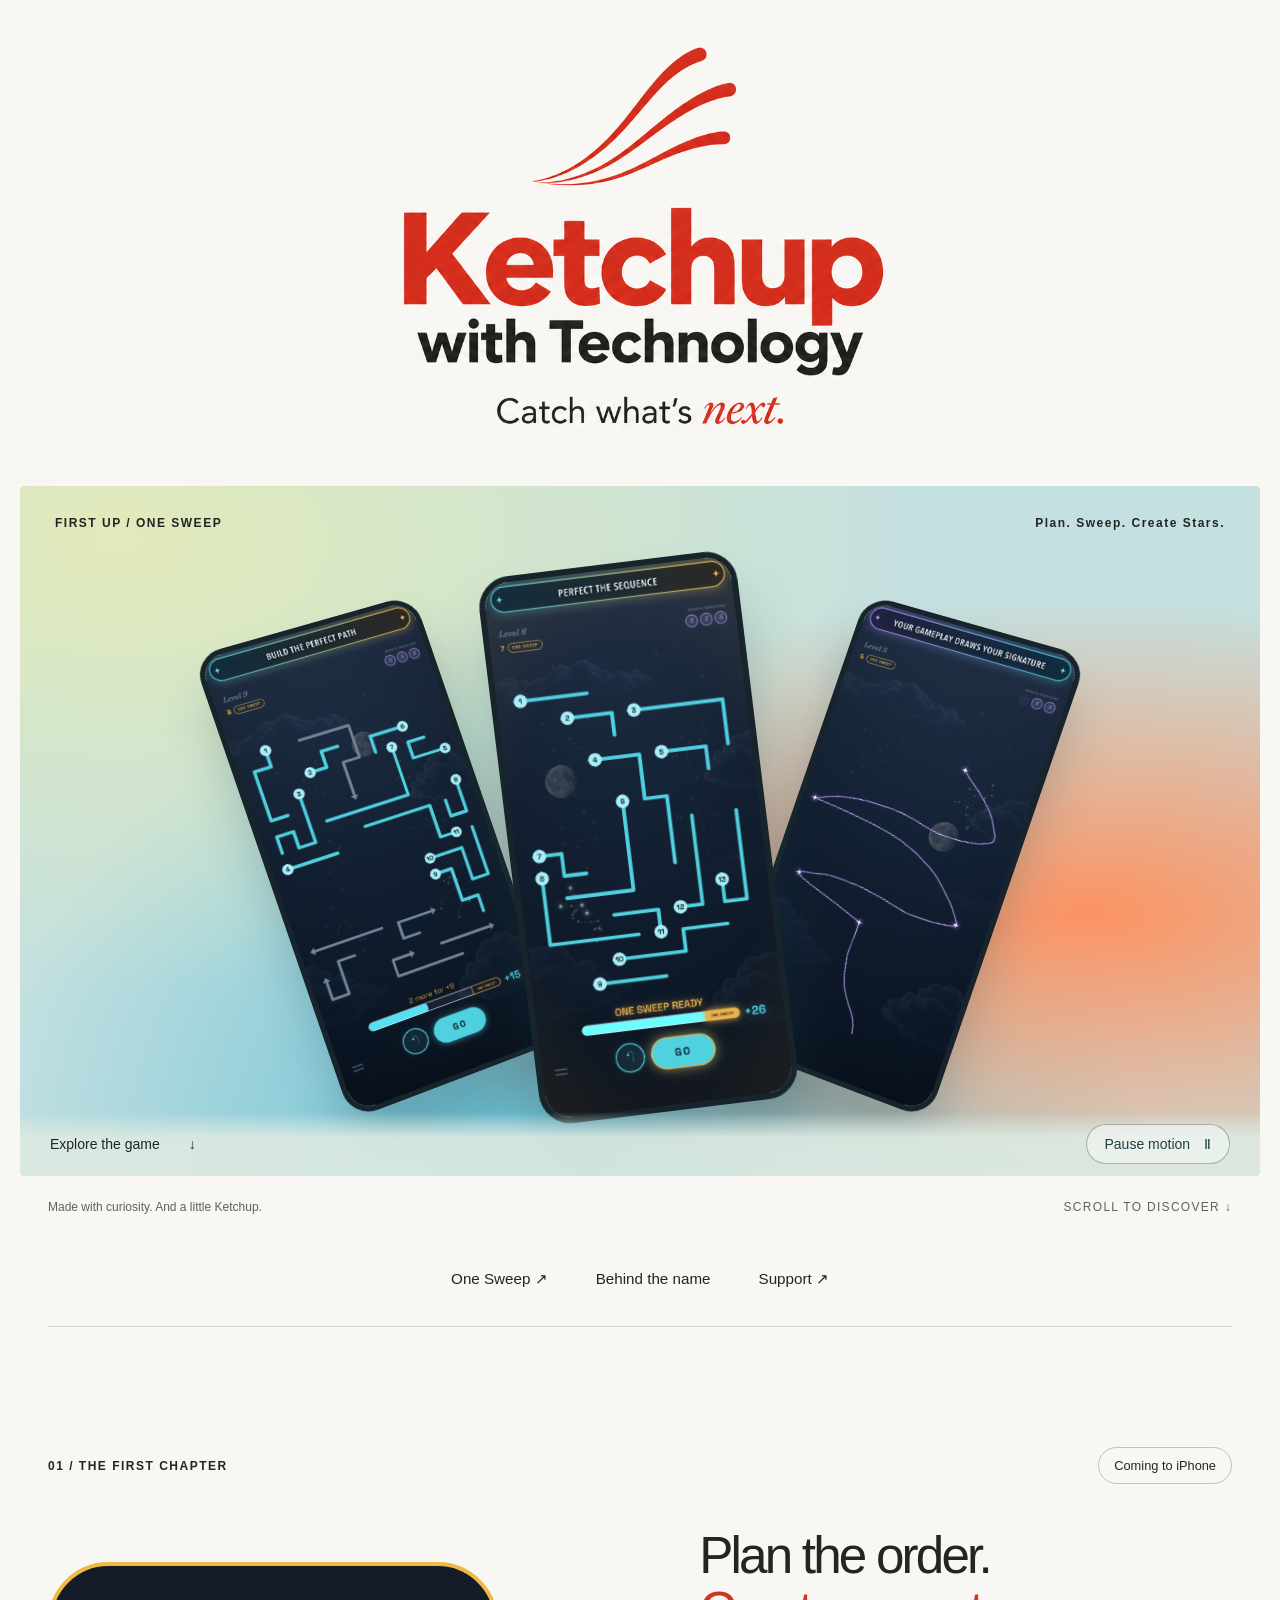
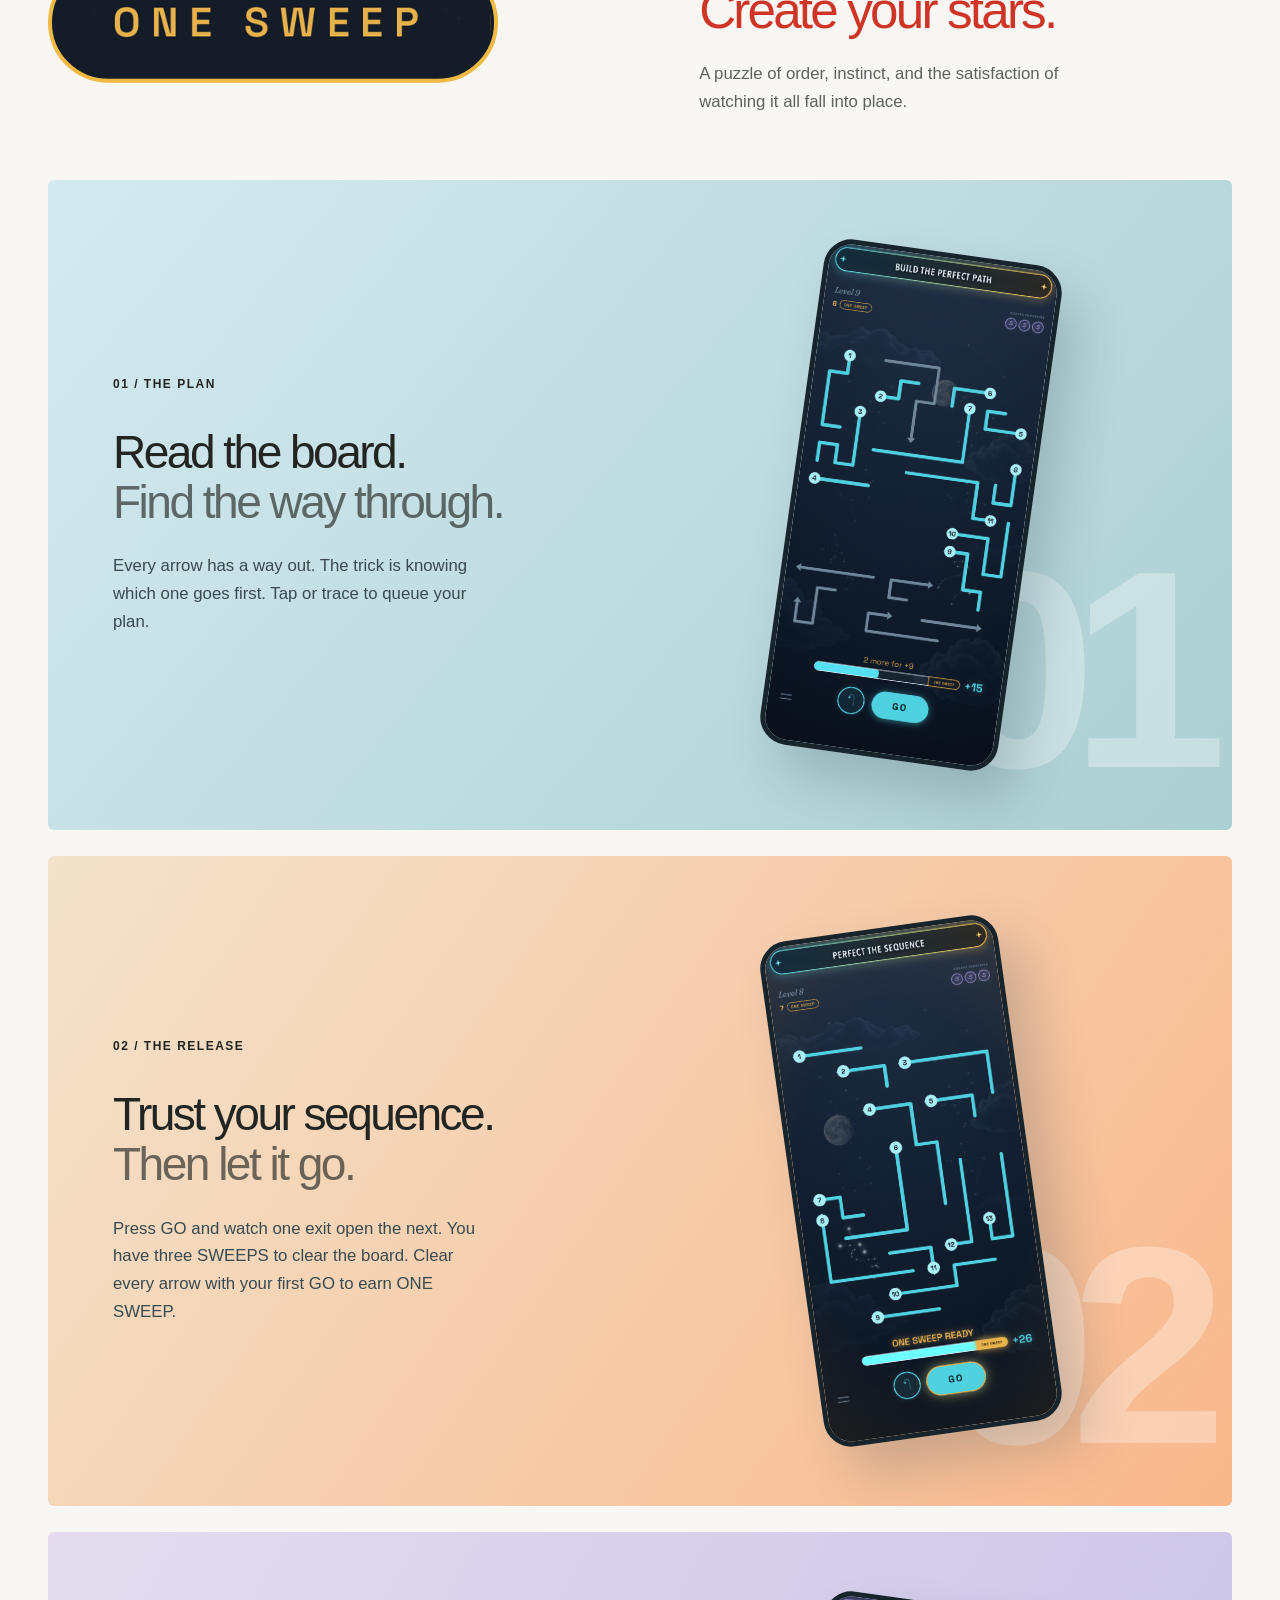
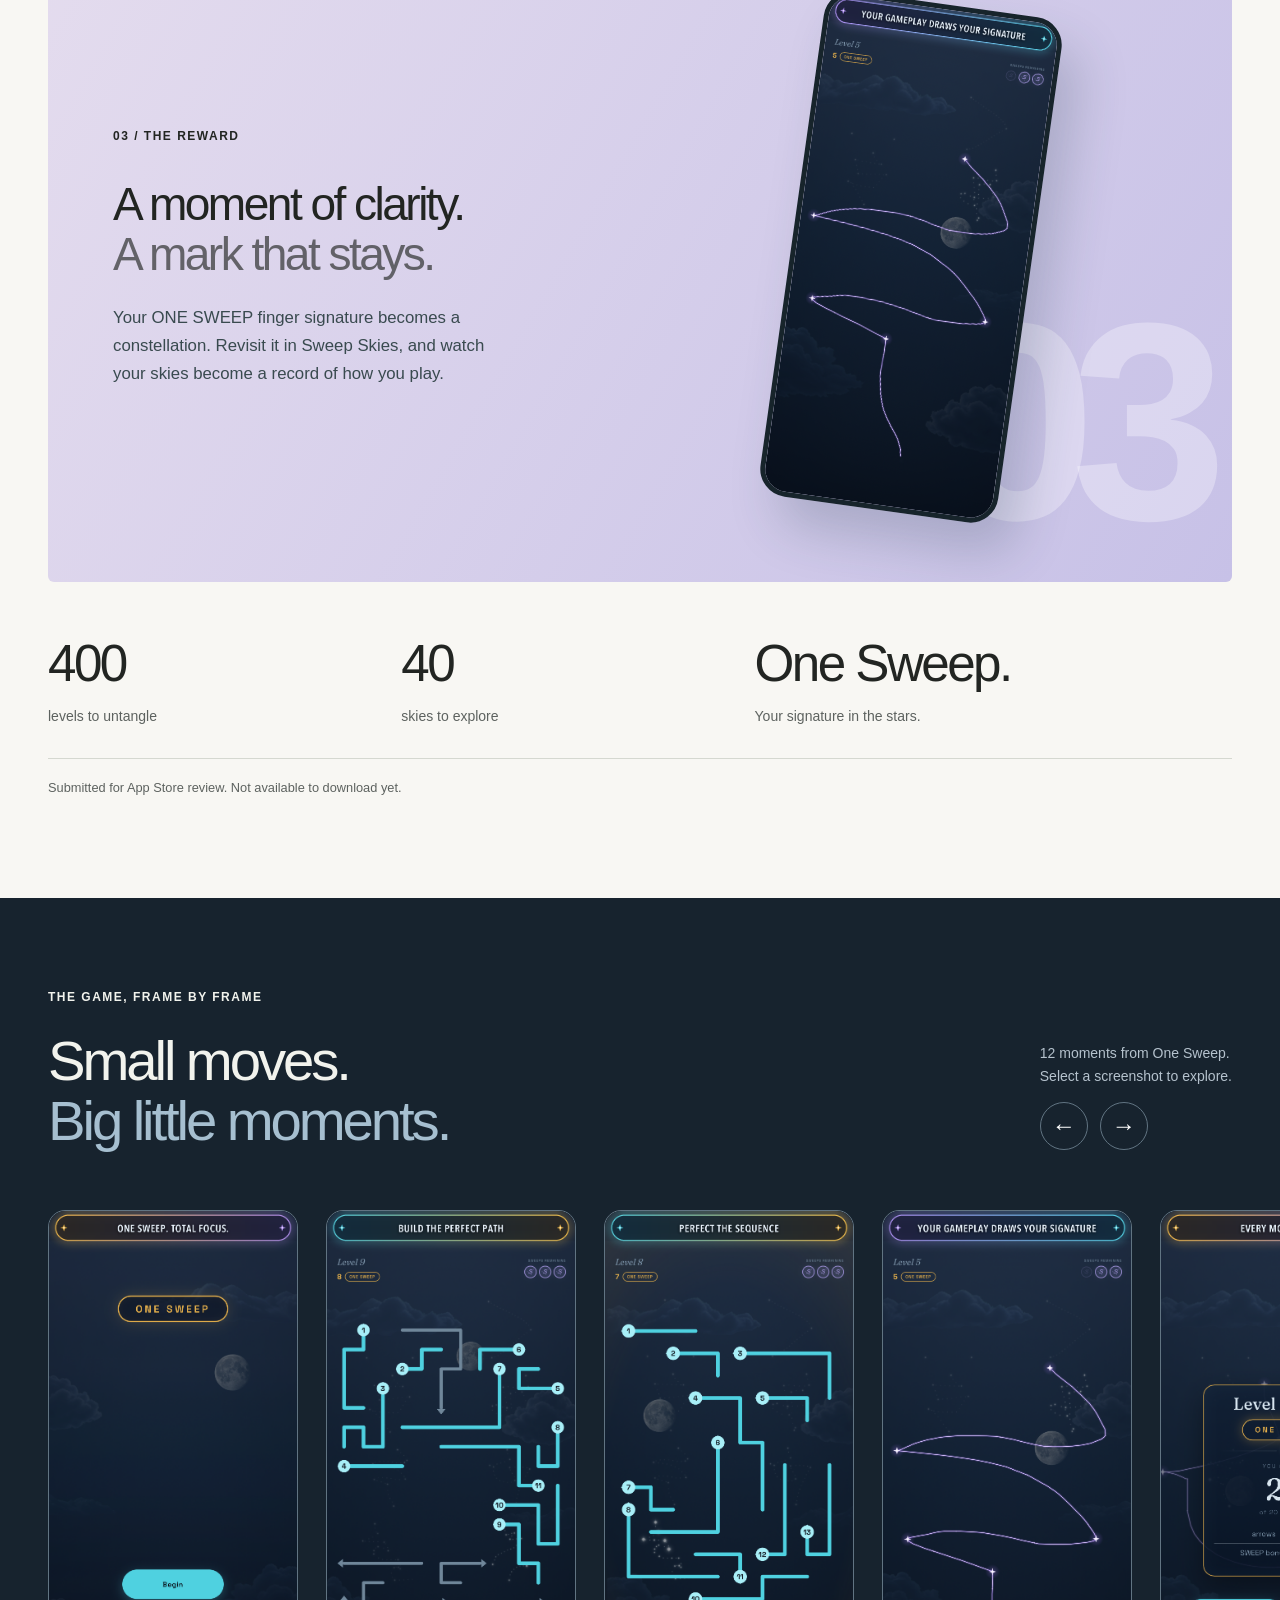
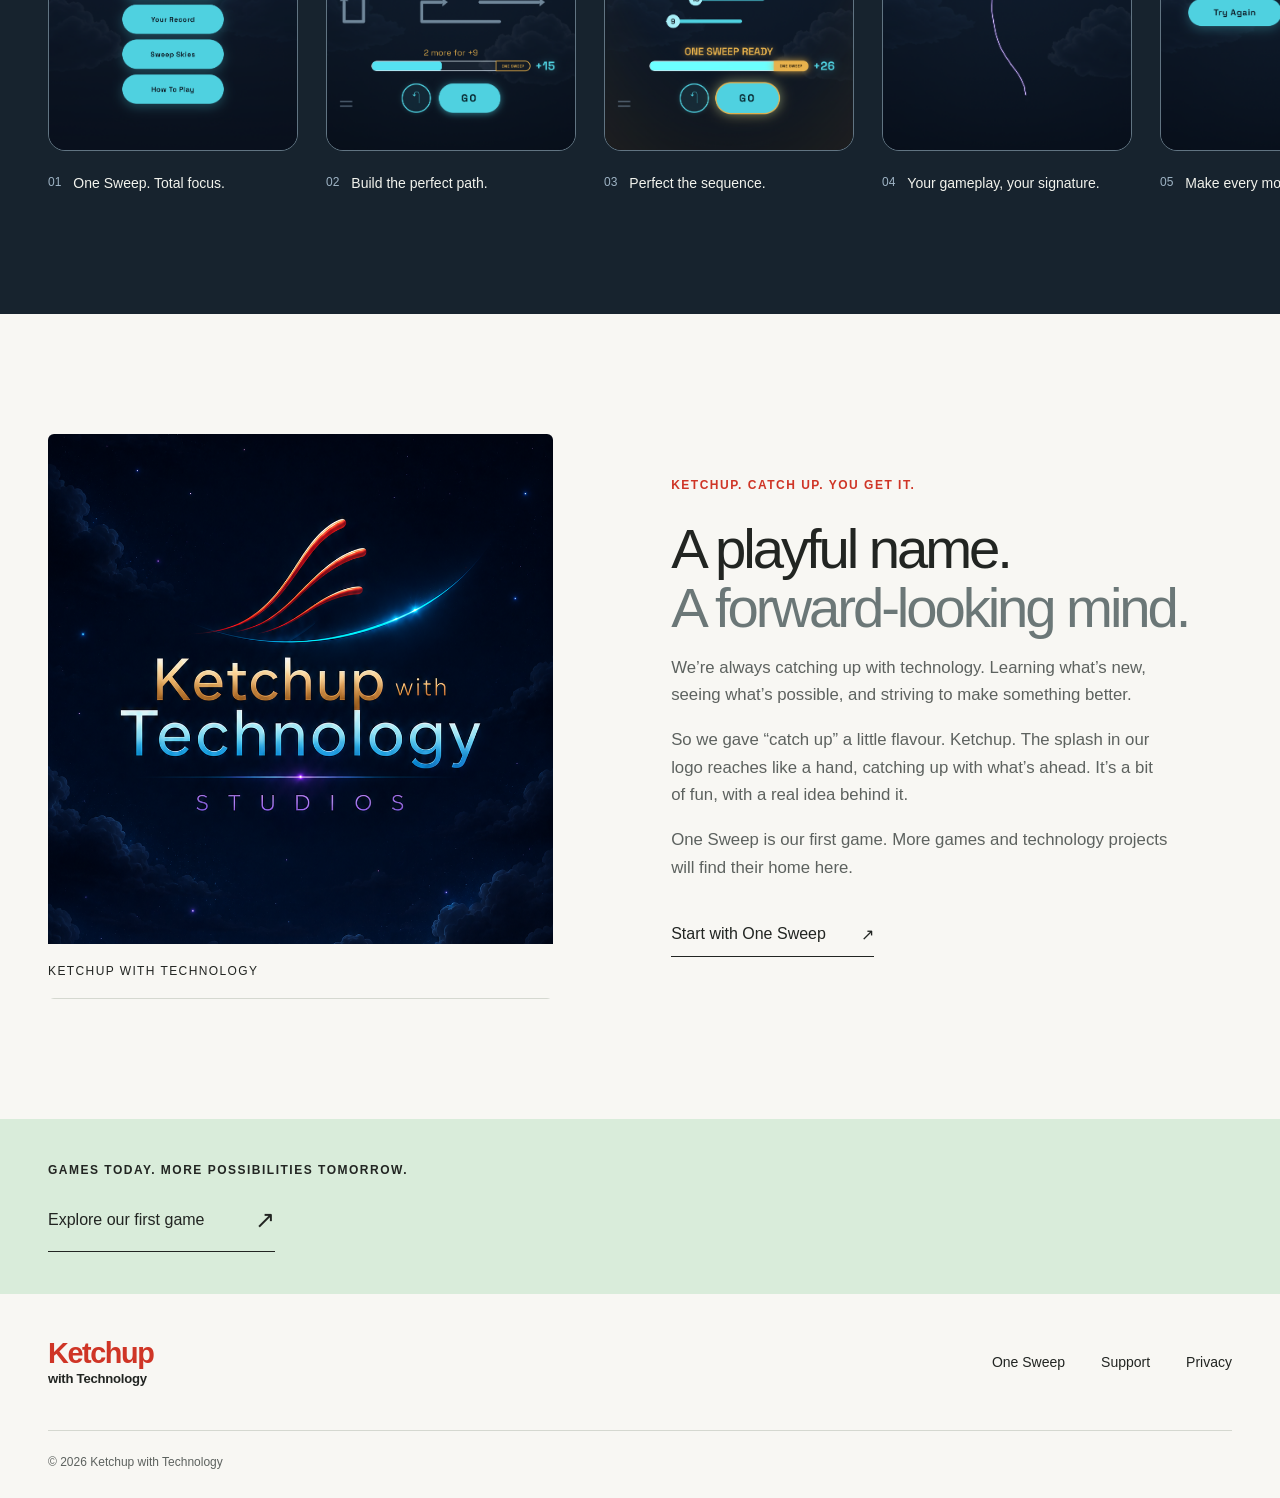
==== commit cc72e94a: "Separate navigation from brand and apply approved game taglines" ====
--- a/index.html
+++ b/index.html
@@ -1,3 +1,3 @@
 <!doctype html>
-<html lang="en"><head><meta charset="utf-8"><meta name="viewport" content="width=device-width, initial-scale=1"><meta name="theme-color" content="#f8f7f3"><meta name="description" content="Catch What's Next. Ketchup with Technology makes games and explores new possibilities. Discover One Sweep, our first puzzle game, coming to iPhone."><title>Ketchup with Technology | Catch What's Next.</title><link rel="stylesheet" href="./styles.css"><script src="./site.js" defer></script></head><body><a class="skip-link" href="#main">Skip to content</a><header class="wrap header centered-navigation"><nav aria-label="Main navigation"><a href="./one-sweep/">One Sweep <span aria-hidden="true">↗</span></a><a href="#about">Behind the name</a><a href="./support/">Support ↗</a></nav></header><main id="main"><section class="hero" aria-labelledby="hero-title"><div class="centered-brand wrap"><h1 id="hero-title"><a class="wordmark brand-image" href="#" aria-label="Ketchup with Technology, home"><svg role="img" aria-label="Ketchup with Technology. Catch what’s next." viewBox="350 150 835 650"><image href="./assets/ketchup-brand-header.png" width="1536" height="1024"/></svg></a></h1></div><div class="cinema"><div class="cinema-light" aria-hidden="true"></div><div class="cinema-caption"><span>FIRST UP / ONE SWEEP</span><span>A LITTLE PLANNING. A WHOLE NEW SKY.</span></div><div class="cinema-screens"><a class="shot cinema-left" href="./assets/07-selecting-arrows.png" data-preview data-caption="Build your sequence in One Sweep." aria-label="Enlarge: Build your sequence in One Sweep."><img src="./assets/07-selecting-arrows.png" alt="Build your sequence in One Sweep." width="1206" height="2622" fetchpriority="high"></a><a class="shot cinema-middle" href="./assets/05-perfect-sequence.png" data-preview data-caption="A perfect sequence ready to launch." aria-label="Enlarge: A perfect sequence ready to launch."><img src="./assets/05-perfect-sequence.png" alt="A perfect sequence ready to launch." width="1206" height="2622" fetchpriority="high"></a><a class="shot cinema-right" href="./assets/02-sweep-signature.png" data-preview data-caption="Your finger signature becomes a constellation." aria-label="Enlarge: Your finger signature becomes a constellation."><img src="./assets/02-sweep-signature.png" alt="Your finger signature becomes a constellation." width="1206" height="2622" fetchpriority="high"></a></div><div class="cinema-bottom"><a href="#one-sweep">Explore the game <span aria-hidden="true">↓</span></a><button class="motion-toggle" type="button" aria-pressed="false">Pause motion <span aria-hidden="true">Ⅱ</span></button></div></div><div class="hero-foot wrap"><span>Made with curiosity. And a little Ketchup.</span><span>SCROLL TO DISCOVER ↓</span></div></section><section class="game wrap" id="one-sweep" aria-labelledby="game-title"><div class="game-top"><p class="eyebrow">01 / THE FIRST CHAPTER</p><span class="status">Coming to iPhone</span></div><div class="game-heading"><h2 id="game-title" class="badge-heading"><svg role="img" aria-label="One Sweep" viewBox="0 0 570 153"><defs><clipPath id="badge-artwork"><rect x="9" y="9" width="552" height="135" rx="67.5"/></clipPath></defs><rect x="2.5" y="2.5" width="565" height="148" rx="74" fill="#131d27"/><image href="./assets/04-one-sweep-badge.png" x="-320" y="-1235" width="1206" height="2622" clip-path="url(#badge-artwork)"/><rect x="2.5" y="2.5" width="565" height="148" rx="74" fill="none" stroke="#efb943" stroke-width="5"/></svg></h2><div><p class="game-lead">Find your flow.<br><span>Leave your stars.</span></p><p>A puzzle of order, instinct, and the satisfaction of watching it all fall into place.</p></div></div><div class="story-scenes"><article class="story-scene blue"><div class="scene-copy"><p class="eyebrow">01 / THE PLAN</p><h3>Read the board.<br><span>Find the way through.</span></h3><p>Every arrow has a way out. The trick is knowing which one goes first. Tap or trace to queue your plan.</p></div><div class="scene-image"><a class="shot " href="./assets/07-selecting-arrows.png" data-preview data-caption="Level 9: selected cyan arrows numbered in order." aria-label="Enlarge: Level 9: selected cyan arrows numbered in order."><img src="./assets/07-selecting-arrows.png" alt="Level 9: selected cyan arrows numbered in order." width="1206" height="2622" loading="lazy"></a><span class="scene-index" aria-hidden="true">01</span></div></article><article class="story-scene peach"><div class="scene-copy"><p class="eyebrow">02 / THE RELEASE</p><h3>Trust your sequence.<br><span>Then let it go.</span></h3><p>Press GO and watch one exit open the next. You have three SWEEPS to clear the board. Clear every arrow with your first GO to earn ONE SWEEP.</p></div><div class="scene-image"><a class="shot " href="./assets/05-perfect-sequence.png" data-preview data-caption="Thirteen arrows queued for a ONE SWEEP clear." aria-label="Enlarge: Thirteen arrows queued for a ONE SWEEP clear."><img src="./assets/05-perfect-sequence.png" alt="Thirteen arrows queued for a ONE SWEEP clear." width="1206" height="2622" loading="lazy"></a><span class="scene-index" aria-hidden="true">02</span></div></article><article class="story-scene lilac"><div class="scene-copy"><p class="eyebrow">03 / THE REWARD</p><h3>A moment of clarity.<br><span>A mark that stays.</span></h3><p>Your ONE SWEEP finger signature becomes a constellation. Revisit it in Sweep Skies, and watch your skies become a record of how you play.</p></div><div class="scene-image"><a class="shot " href="./assets/02-sweep-signature.png" data-preview data-caption="A purple finger signature stretching across the moonlit sky." aria-label="Enlarge: A purple finger signature stretching across the moonlit sky."><img src="./assets/02-sweep-signature.png" alt="A purple finger signature stretching across the moonlit sky." width="1206" height="2622" loading="lazy"></a><span class="scene-index" aria-hidden="true">03</span></div></article></div><div class="facts"><p><strong>400</strong>levels to untangle</p><p><strong>40</strong>skies to explore</p><p><strong>One Sweep.</strong>Your signature in the stars.</p></div><p class="release-note">Submitted for App Store review. Not available to download yet.</p></section><section class="gallery-section" aria-labelledby="gallery-title"><div class="wrap gallery-heading"><div><p class="eyebrow">THE GAME, FRAME BY FRAME</p><h2 id="gallery-title">Small moves.<br><span>Big little moments.</span></h2></div><div class="gallery-controls"><p>12 moments from One Sweep.<br>Select a screenshot to explore.</p><div><button type="button" data-gallery-step="-1" aria-label="Previous screenshots">←</button><button type="button" data-gallery-step="1" aria-label="Next screenshots">→</button></div></div></div><div class="gallery" tabindex="0" role="region" aria-label="One Sweep screenshot gallery; scroll horizontally to explore"><figure><a class="shot " href="./assets/01-home.png" data-preview data-caption="The One Sweep home screen with Begin, Your Record, Sweep Skies and How To Play." aria-label="Enlarge: The One Sweep home screen with Begin, Your Record, Sweep Skies and How To Play."><img src="./assets/01-home.png" alt="The One Sweep home screen with Begin, Your Record, Sweep Skies and How To Play." width="1206" height="2622" loading="lazy"></a><figcaption><span>01</span>One Sweep. Total focus.</figcaption></figure><figure><a class="shot " href="./assets/07-selecting-arrows.png" data-preview data-caption="Level 9 with selected cyan arrows numbered in queue order." aria-label="Enlarge: Level 9 with selected cyan arrows numbered in queue order."><img src="./assets/07-selecting-arrows.png" alt="Level 9 with selected cyan arrows numbered in queue order." width="1206" height="2622" loading="lazy"></a><figcaption><span>02</span>Build the perfect path.</figcaption></figure><figure><a class="shot " href="./assets/05-perfect-sequence.png" data-preview data-caption="All thirteen arrows queued, with ONE SWEEP READY above GO." aria-label="Enlarge: All thirteen arrows queued, with ONE SWEEP READY above GO."><img src="./assets/05-perfect-sequence.png" alt="All thirteen arrows queued, with ONE SWEEP READY above GO." width="1206" height="2622" loading="lazy"></a><figcaption><span>03</span>Perfect the sequence.</figcaption></figure><figure><a class="shot " href="./assets/02-sweep-signature.png" data-preview data-caption="A purple signature traced across the moonlit sky after a clear." aria-label="Enlarge: A purple signature traced across the moonlit sky after a clear."><img src="./assets/02-sweep-signature.png" alt="A purple signature traced across the moonlit sky after a clear." width="1206" height="2622" loading="lazy"></a><figcaption><span>04</span>Your gameplay, your signature.</figcaption></figure><figure><a class="shot " href="./assets/03-scorecard.png" data-preview data-caption="Level 6 cleared in ONE SWEEP with 20 of 20 possible points." aria-label="Enlarge: Level 6 cleared in ONE SWEEP with 20 of 20 possible points."><img src="./assets/03-scorecard.png" alt="Level 6 cleared in ONE SWEEP with 20 of 20 possible points." width="1206" height="2622" loading="lazy"></a><figcaption><span>05</span>Make every move count.</figcaption></figure><figure><a class="shot " href="./assets/04-one-sweep-badge.png" data-preview data-caption="A gold ONE SWEEP badge awarded after clearing the board." aria-label="Enlarge: A gold ONE SWEEP badge awarded after clearing the board."><img src="./assets/04-one-sweep-badge.png" alt="A gold ONE SWEEP badge awarded after clearing the board." width="1206" height="2622" loading="lazy"></a><figcaption><span>06</span>Earn the ONE SWEEP.</figcaption></figure><figure><a class="shot " href="./assets/06-sweep-to-stars.png" data-preview data-caption="A completed signature settling among the stars." aria-label="Enlarge: A completed signature settling among the stars."><img src="./assets/06-sweep-to-stars.png" alt="A completed signature settling among the stars." width="1206" height="2622" loading="lazy"></a><figcaption><span>07</span>Turn SWEEPs into stars.</figcaption></figure><figure><a class="shot " href="./assets/08-sky-one-complete.png" data-preview data-caption="Sky 1 complete, with all ten levels cleared in ONE SWEEP." aria-label="Enlarge: Sky 1 complete, with all ten levels cleared in ONE SWEEP."><img src="./assets/08-sky-one-complete.png" alt="Sky 1 complete, with all ten levels cleared in ONE SWEEP." width="1206" height="2622" loading="lazy"></a><figcaption><span>08</span>Master an entire sky.</figcaption></figure><figure><a class="shot " href="./assets/09-completed-sky.png" data-preview data-caption="All ten earned constellation signatures in Clear Midnight." aria-label="Enlarge: All ten earned constellation signatures in Clear Midnight."><img src="./assets/09-completed-sky.png" alt="All ten earned constellation signatures in Clear Midnight." width="1206" height="2622" loading="lazy"></a><figcaption><span>09</span>Your constellations, together.</figcaption></figure><figure><a class="shot " href="./assets/10-replay-signature.png" data-preview data-caption="A saved Level 4 constellation being replayed in Sweep Skies." aria-label="Enlarge: A saved Level 4 constellation being replayed in Sweep Skies."><img src="./assets/10-replay-signature.png" alt="A saved Level 4 constellation being replayed in Sweep Skies." width="1206" height="2622" loading="lazy"></a><figcaption><span>10</span>Replay your signature.</figcaption></figure><figure><a class="shot " href="./assets/11-sweep-skies.png" data-preview data-caption="The Sweep Skies collection with Sky 1 perfect and Sky 2 in progress." aria-label="Enlarge: The Sweep Skies collection with Sky 1 perfect and Sky 2 in progress."><img src="./assets/11-sweep-skies.png" alt="The Sweep Skies collection with Sky 1 perfect and Sky 2 in progress." width="1206" height="2622" loading="lazy"></a><figcaption><span>11</span>Explore 40 skies.</figcaption></figure><figure><a class="shot " href="./assets/12-constellation-carryover.png" data-preview data-caption="Level 14 arrows over a purple sky with previously earned constellations." aria-label="Enlarge: Level 14 arrows over a purple sky with previously earned constellations."><img src="./assets/12-constellation-carryover.png" alt="Level 14 arrows over a purple sky with previously earned constellations." width="1206" height="2622" loading="lazy"></a><figcaption><span>12</span>Keep your stars with you.</figcaption></figure></div></section><section class="about wrap" id="about" aria-labelledby="about-title"><div class="about-art"><img src="./assets/studio-startup.png" alt="Ketchup with Technology Studios logo from the game startup screen, with red and cyan trails." width="941" height="1672" loading="lazy"><span>KETCHUP WITH TECHNOLOGY</span></div><div class="about-copy"><p class="eyebrow">KETCHUP. CATCH UP. YOU GET IT.</p><h2 id="about-title">A playful name.<br><span>A forward-looking mind.</span></h2><p>We’re always catching up with technology. Learning what’s new, seeing what’s possible, and striving to make something better.</p><p>So we gave “catch up” a little flavour. Ketchup. The splash in our logo reaches like a hand, catching up with what’s ahead. It’s a bit of fun, with a real idea behind it.</p><p>One Sweep is our first game. More games and technology projects will find their home here.</p><a class="text-link" href="#one-sweep">Start with One Sweep <span aria-hidden="true">↗</span></a></div></section><section class="next"><div class="wrap"><p class="eyebrow">GAMES TODAY. MORE POSSIBILITIES TOMORROW.</p><a class="button" href="#one-sweep">Explore our first game <span aria-hidden="true">↗</span></a></div></section></main><footer class="wrap footer"><a class="wordmark" href="#">Ketchup<span>with Technology</span></a><nav aria-label="Footer navigation"><a href="./one-sweep/">One Sweep</a><a href="./support/">Support</a><a href="./privacy/">Privacy</a></nav><p>© 2026 Ketchup with Technology</p></footer>
+<html lang="en"><head><meta charset="utf-8"><meta name="viewport" content="width=device-width, initial-scale=1"><meta name="theme-color" content="#f8f7f3"><meta name="description" content="Catch What's Next. Ketchup with Technology makes games and explores new possibilities. Discover One Sweep, our first puzzle game, coming to iPhone."><title>Ketchup with Technology | Catch What's Next.</title><link rel="stylesheet" href="./styles.css"><script src="./site.js" defer></script></head><body><a class="skip-link" href="#main">Skip to content</a><main id="main"><section class="hero" aria-labelledby="hero-title"><div class="centered-brand wrap"><h1 id="hero-title"><a class="wordmark brand-image" href="#" aria-label="Ketchup with Technology, home"><svg role="img" aria-label="Ketchup with Technology. Catch what’s next." viewBox="350 150 835 650"><image href="./assets/ketchup-brand-header.png" width="1536" height="1024"/></svg></a></h1></div><div class="cinema"><div class="cinema-light" aria-hidden="true"></div><div class="cinema-caption"><span>FIRST UP / ONE SWEEP</span><span>Plan. Sweep. Create Stars.</span></div><div class="cinema-screens"><a class="shot cinema-left" href="./assets/07-selecting-arrows.png" data-preview data-caption="Build your sequence in One Sweep." aria-label="Enlarge: Build your sequence in One Sweep."><img src="./assets/07-selecting-arrows.png" alt="Build your sequence in One Sweep." width="1206" height="2622" fetchpriority="high"></a><a class="shot cinema-middle" href="./assets/05-perfect-sequence.png" data-preview data-caption="A perfect sequence ready to launch." aria-label="Enlarge: A perfect sequence ready to launch."><img src="./assets/05-perfect-sequence.png" alt="A perfect sequence ready to launch." width="1206" height="2622" fetchpriority="high"></a><a class="shot cinema-right" href="./assets/02-sweep-signature.png" data-preview data-caption="Your finger signature becomes a constellation." aria-label="Enlarge: Your finger signature becomes a constellation."><img src="./assets/02-sweep-signature.png" alt="Your finger signature becomes a constellation." width="1206" height="2622" fetchpriority="high"></a></div><div class="cinema-bottom"><a href="#one-sweep">Explore the game <span aria-hidden="true">↓</span></a><button class="motion-toggle" type="button" aria-pressed="false">Pause motion <span aria-hidden="true">Ⅱ</span></button></div></div><div class="hero-foot wrap"><span>Made with curiosity. And a little Ketchup.</span><span>SCROLL TO DISCOVER ↓</span></div></section><nav class="showcase-navigation wrap" aria-label="Main navigation"><a href="./one-sweep/">One Sweep <span aria-hidden="true">↗</span></a><a href="#about">Behind the name</a><a href="./support/">Support ↗</a></nav><section class="game wrap" id="one-sweep" aria-labelledby="game-title"><div class="game-top"><p class="eyebrow">01 / THE FIRST CHAPTER</p><span class="status">Coming to iPhone</span></div><div class="game-heading"><h2 id="game-title" class="badge-heading"><svg role="img" aria-label="One Sweep" viewBox="0 0 570 153"><defs><clipPath id="badge-artwork"><rect x="9" y="9" width="552" height="135" rx="67.5"/></clipPath></defs><rect x="2.5" y="2.5" width="565" height="148" rx="74" fill="#131d27"/><image href="./assets/04-one-sweep-badge.png" x="-320" y="-1235" width="1206" height="2622" clip-path="url(#badge-artwork)"/><rect x="2.5" y="2.5" width="565" height="148" rx="74" fill="none" stroke="#efb943" stroke-width="5"/></svg></h2><div><p class="game-lead">Plan the order.<br><span>Create your stars.</span></p><p>A puzzle of order, instinct, and the satisfaction of watching it all fall into place.</p></div></div><div class="story-scenes"><article class="story-scene blue"><div class="scene-copy"><p class="eyebrow">01 / THE PLAN</p><h3>Read the board.<br><span>Find the way through.</span></h3><p>Every arrow has a way out. The trick is knowing which one goes first. Tap or trace to queue your plan.</p></div><div class="scene-image"><a class="shot " href="./assets/07-selecting-arrows.png" data-preview data-caption="Level 9: selected cyan arrows numbered in order." aria-label="Enlarge: Level 9: selected cyan arrows numbered in order."><img src="./assets/07-selecting-arrows.png" alt="Level 9: selected cyan arrows numbered in order." width="1206" height="2622" loading="lazy"></a><span class="scene-index" aria-hidden="true">01</span></div></article><article class="story-scene peach"><div class="scene-copy"><p class="eyebrow">02 / THE RELEASE</p><h3>Trust your sequence.<br><span>Then let it go.</span></h3><p>Press GO and watch one exit open the next. You have three SWEEPS to clear the board. Clear every arrow with your first GO to earn ONE SWEEP.</p></div><div class="scene-image"><a class="shot " href="./assets/05-perfect-sequence.png" data-preview data-caption="Thirteen arrows queued for a ONE SWEEP clear." aria-label="Enlarge: Thirteen arrows queued for a ONE SWEEP clear."><img src="./assets/05-perfect-sequence.png" alt="Thirteen arrows queued for a ONE SWEEP clear." width="1206" height="2622" loading="lazy"></a><span class="scene-index" aria-hidden="true">02</span></div></article><article class="story-scene lilac"><div class="scene-copy"><p class="eyebrow">03 / THE REWARD</p><h3>A moment of clarity.<br><span>A mark that stays.</span></h3><p>Your ONE SWEEP finger signature becomes a constellation. Revisit it in Sweep Skies, and watch your skies become a record of how you play.</p></div><div class="scene-image"><a class="shot " href="./assets/02-sweep-signature.png" data-preview data-caption="A purple finger signature stretching across the moonlit sky." aria-label="Enlarge: A purple finger signature stretching across the moonlit sky."><img src="./assets/02-sweep-signature.png" alt="A purple finger signature stretching across the moonlit sky." width="1206" height="2622" loading="lazy"></a><span class="scene-index" aria-hidden="true">03</span></div></article></div><div class="facts"><p><strong>400</strong>levels to untangle</p><p><strong>40</strong>skies to explore</p><p><strong>One Sweep.</strong>Your signature in the stars.</p></div><p class="release-note">Submitted for App Store review. Not available to download yet.</p></section><section class="gallery-section" aria-labelledby="gallery-title"><div class="wrap gallery-heading"><div><p class="eyebrow">THE GAME, FRAME BY FRAME</p><h2 id="gallery-title">Small moves.<br><span>Big little moments.</span></h2></div><div class="gallery-controls"><p>12 moments from One Sweep.<br>Select a screenshot to explore.</p><div><button type="button" data-gallery-step="-1" aria-label="Previous screenshots">←</button><button type="button" data-gallery-step="1" aria-label="Next screenshots">→</button></div></div></div><div class="gallery" tabindex="0" role="region" aria-label="One Sweep screenshot gallery; scroll horizontally to explore"><figure><a class="shot " href="./assets/01-home.png" data-preview data-caption="The One Sweep home screen with Begin, Your Record, Sweep Skies and How To Play." aria-label="Enlarge: The One Sweep home screen with Begin, Your Record, Sweep Skies and How To Play."><img src="./assets/01-home.png" alt="The One Sweep home screen with Begin, Your Record, Sweep Skies and How To Play." width="1206" height="2622" loading="lazy"></a><figcaption><span>01</span>One Sweep. Total focus.</figcaption></figure><figure><a class="shot " href="./assets/07-selecting-arrows.png" data-preview data-caption="Level 9 with selected cyan arrows numbered in queue order." aria-label="Enlarge: Level 9 with selected cyan arrows numbered in queue order."><img src="./assets/07-selecting-arrows.png" alt="Level 9 with selected cyan arrows numbered in queue order." width="1206" height="2622" loading="lazy"></a><figcaption><span>02</span>Build the perfect path.</figcaption></figure><figure><a class="shot " href="./assets/05-perfect-sequence.png" data-preview data-caption="All thirteen arrows queued, with ONE SWEEP READY above GO." aria-label="Enlarge: All thirteen arrows queued, with ONE SWEEP READY above GO."><img src="./assets/05-perfect-sequence.png" alt="All thirteen arrows queued, with ONE SWEEP READY above GO." width="1206" height="2622" loading="lazy"></a><figcaption><span>03</span>Perfect the sequence.</figcaption></figure><figure><a class="shot " href="./assets/02-sweep-signature.png" data-preview data-caption="A purple signature traced across the moonlit sky after a clear." aria-label="Enlarge: A purple signature traced across the moonlit sky after a clear."><img src="./assets/02-sweep-signature.png" alt="A purple signature traced across the moonlit sky after a clear." width="1206" height="2622" loading="lazy"></a><figcaption><span>04</span>Your gameplay, your signature.</figcaption></figure><figure><a class="shot " href="./assets/03-scorecard.png" data-preview data-caption="Level 6 cleared in ONE SWEEP with 20 of 20 possible points." aria-label="Enlarge: Level 6 cleared in ONE SWEEP with 20 of 20 possible points."><img src="./assets/03-scorecard.png" alt="Level 6 cleared in ONE SWEEP with 20 of 20 possible points." width="1206" height="2622" loading="lazy"></a><figcaption><span>05</span>Make every move count.</figcaption></figure><figure><a class="shot " href="./assets/04-one-sweep-badge.png" data-preview data-caption="A gold ONE SWEEP badge awarded after clearing the board." aria-label="Enlarge: A gold ONE SWEEP badge awarded after clearing the board."><img src="./assets/04-one-sweep-badge.png" alt="A gold ONE SWEEP badge awarded after clearing the board." width="1206" height="2622" loading="lazy"></a><figcaption><span>06</span>Earn the ONE SWEEP.</figcaption></figure><figure><a class="shot " href="./assets/06-sweep-to-stars.png" data-preview data-caption="A completed signature settling among the stars." aria-label="Enlarge: A completed signature settling among the stars."><img src="./assets/06-sweep-to-stars.png" alt="A completed signature settling among the stars." width="1206" height="2622" loading="lazy"></a><figcaption><span>07</span>Turn SWEEPs into stars.</figcaption></figure><figure><a class="shot " href="./assets/08-sky-one-complete.png" data-preview data-caption="Sky 1 complete, with all ten levels cleared in ONE SWEEP." aria-label="Enlarge: Sky 1 complete, with all ten levels cleared in ONE SWEEP."><img src="./assets/08-sky-one-complete.png" alt="Sky 1 complete, with all ten levels cleared in ONE SWEEP." width="1206" height="2622" loading="lazy"></a><figcaption><span>08</span>Master an entire sky.</figcaption></figure><figure><a class="shot " href="./assets/09-completed-sky.png" data-preview data-caption="All ten earned constellation signatures in Clear Midnight." aria-label="Enlarge: All ten earned constellation signatures in Clear Midnight."><img src="./assets/09-completed-sky.png" alt="All ten earned constellation signatures in Clear Midnight." width="1206" height="2622" loading="lazy"></a><figcaption><span>09</span>Your constellations, together.</figcaption></figure><figure><a class="shot " href="./assets/10-replay-signature.png" data-preview data-caption="A saved Level 4 constellation being replayed in Sweep Skies." aria-label="Enlarge: A saved Level 4 constellation being replayed in Sweep Skies."><img src="./assets/10-replay-signature.png" alt="A saved Level 4 constellation being replayed in Sweep Skies." width="1206" height="2622" loading="lazy"></a><figcaption><span>10</span>Replay your signature.</figcaption></figure><figure><a class="shot " href="./assets/11-sweep-skies.png" data-preview data-caption="The Sweep Skies collection with Sky 1 perfect and Sky 2 in progress." aria-label="Enlarge: The Sweep Skies collection with Sky 1 perfect and Sky 2 in progress."><img src="./assets/11-sweep-skies.png" alt="The Sweep Skies collection with Sky 1 perfect and Sky 2 in progress." width="1206" height="2622" loading="lazy"></a><figcaption><span>11</span>Explore 40 skies.</figcaption></figure><figure><a class="shot " href="./assets/12-constellation-carryover.png" data-preview data-caption="Level 14 arrows over a purple sky with previously earned constellations." aria-label="Enlarge: Level 14 arrows over a purple sky with previously earned constellations."><img src="./assets/12-constellation-carryover.png" alt="Level 14 arrows over a purple sky with previously earned constellations." width="1206" height="2622" loading="lazy"></a><figcaption><span>12</span>Keep your stars with you.</figcaption></figure></div></section><section class="about wrap" id="about" aria-labelledby="about-title"><div class="about-art"><img src="./assets/studio-startup.png" alt="Ketchup with Technology Studios logo from the game startup screen, with red and cyan trails." width="941" height="1672" loading="lazy"><span>KETCHUP WITH TECHNOLOGY</span></div><div class="about-copy"><p class="eyebrow">KETCHUP. CATCH UP. YOU GET IT.</p><h2 id="about-title">A playful name.<br><span>A forward-looking mind.</span></h2><p>We’re always catching up with technology. Learning what’s new, seeing what’s possible, and striving to make something better.</p><p>So we gave “catch up” a little flavour. Ketchup. The splash in our logo reaches like a hand, catching up with what’s ahead. It’s a bit of fun, with a real idea behind it.</p><p>One Sweep is our first game. More games and technology projects will find their home here.</p><a class="text-link" href="#one-sweep">Start with One Sweep <span aria-hidden="true">↗</span></a></div></section><section class="next"><div class="wrap"><p class="eyebrow">GAMES TODAY. MORE POSSIBILITIES TOMORROW.</p><a class="button" href="#one-sweep">Explore our first game <span aria-hidden="true">↗</span></a></div></section></main><footer class="wrap footer"><a class="wordmark" href="#">Ketchup<span>with Technology</span></a><nav aria-label="Footer navigation"><a href="./one-sweep/">One Sweep</a><a href="./support/">Support</a><a href="./privacy/">Privacy</a></nav><p>© 2026 Ketchup with Technology</p></footer>
 <dialog aria-labelledby="preview-caption" id="image-preview"><button type="button" class="close-preview" aria-label="Close screenshot preview">Close ×</button><img alt="" width="1206" height="2622"><p id="preview-caption"></p></dialog></body></html>
--- a/styles.css
+++ b/styles.css
@@ -89,3 +89,9 @@
 .next{padding-block:42px}.next .eyebrow{margin-bottom:10px}
 @media(max-width:740px){.centered-navigation nav{width:100%;gap:30px}.centered-brand{padding:22px 0 30px}.hero .centered-brand h1{width:min(420px,100%)}}
 @media(max-width:440px){.header.centered-navigation{padding-block:15px}.centered-navigation nav{gap:22px;justify-content:center;font-size:.8rem}.hero .centered-brand h1{width:100%}.centered-brand{padding:18px 0 24px}}
+
+/* Navigation follows the opening showcase, away from the brand lockup. */
+.showcase-navigation{display:flex;justify-content:center;gap:48px;padding-block:26px;border-bottom:1px solid var(--line);margin-top:18px;font-size:.95rem}
+.showcase-navigation a{padding:12px 0}.showcase-navigation a:hover{color:var(--red)}
+@media(max-width:740px){.showcase-navigation{gap:28px;font-size:.85rem;padding-block:20px;flex-wrap:wrap}}
+@media(max-width:440px){.showcase-navigation{gap:22px;font-size:.8rem}}
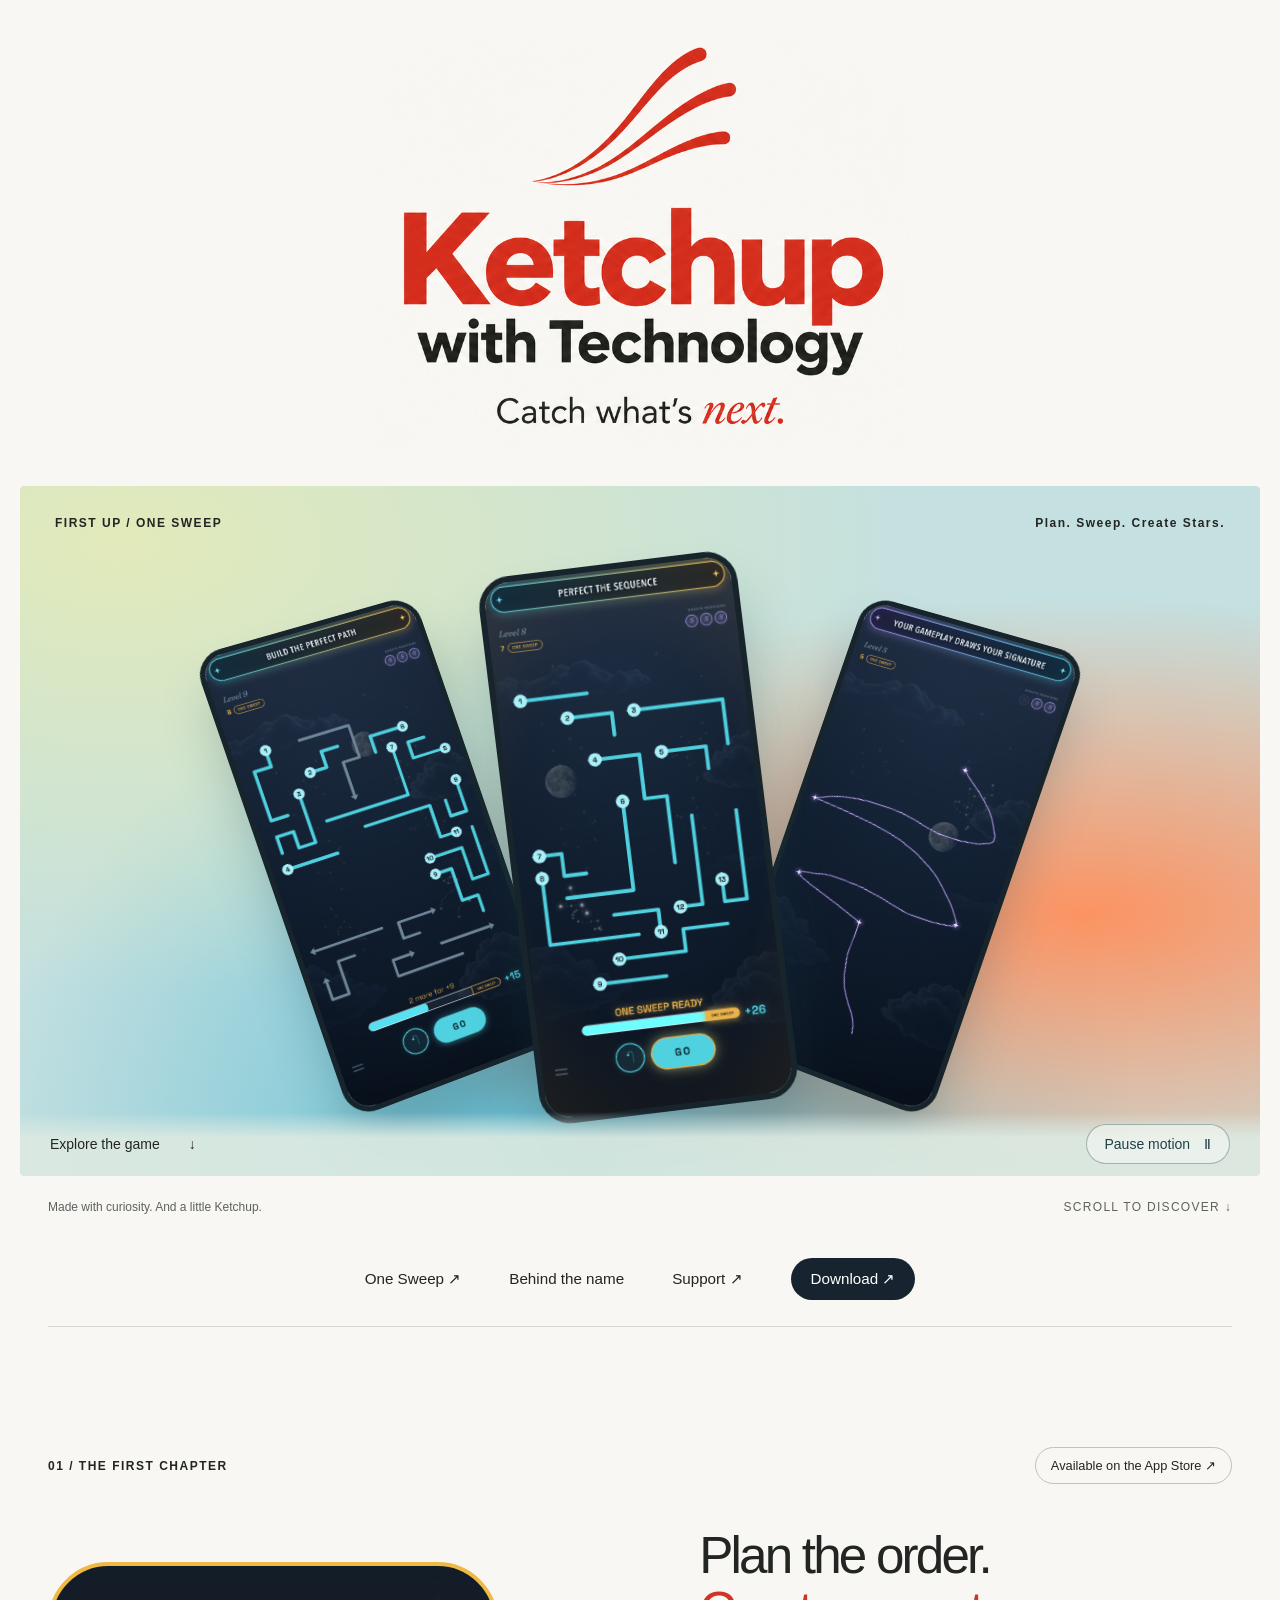
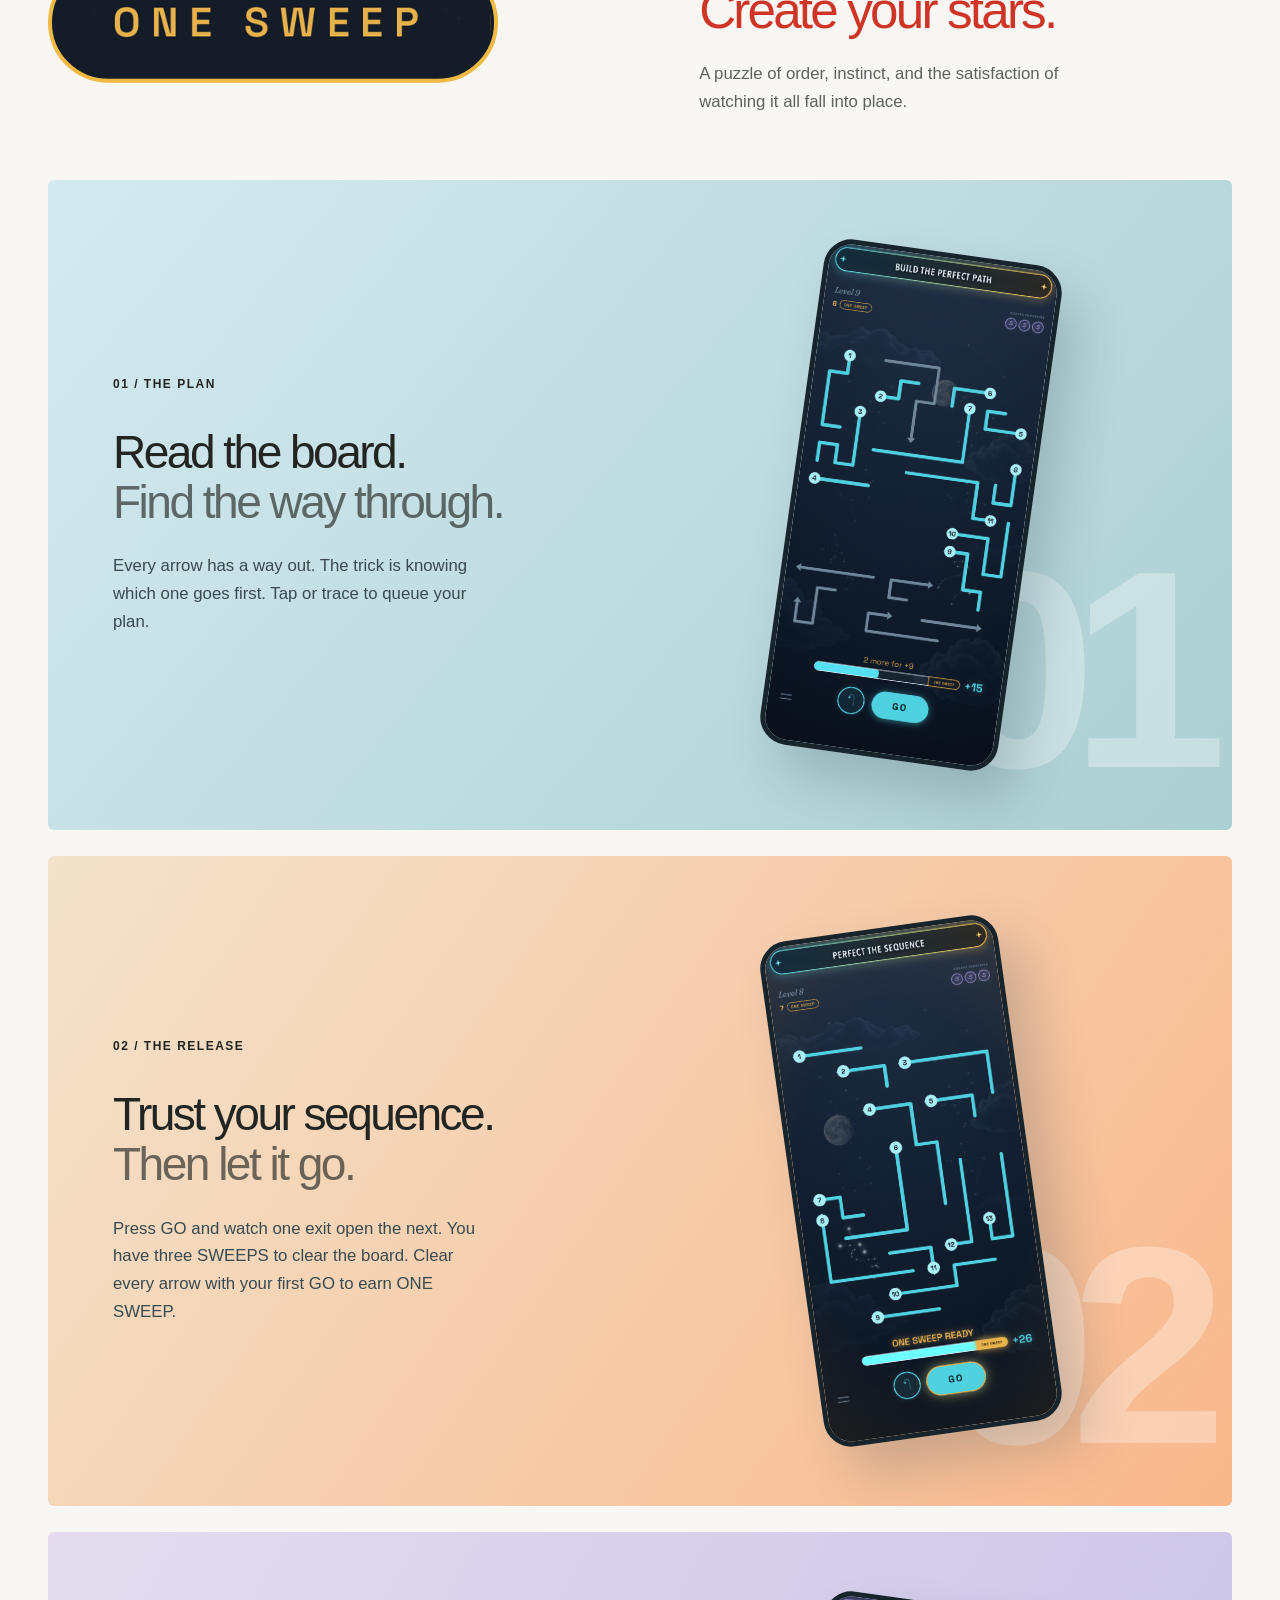
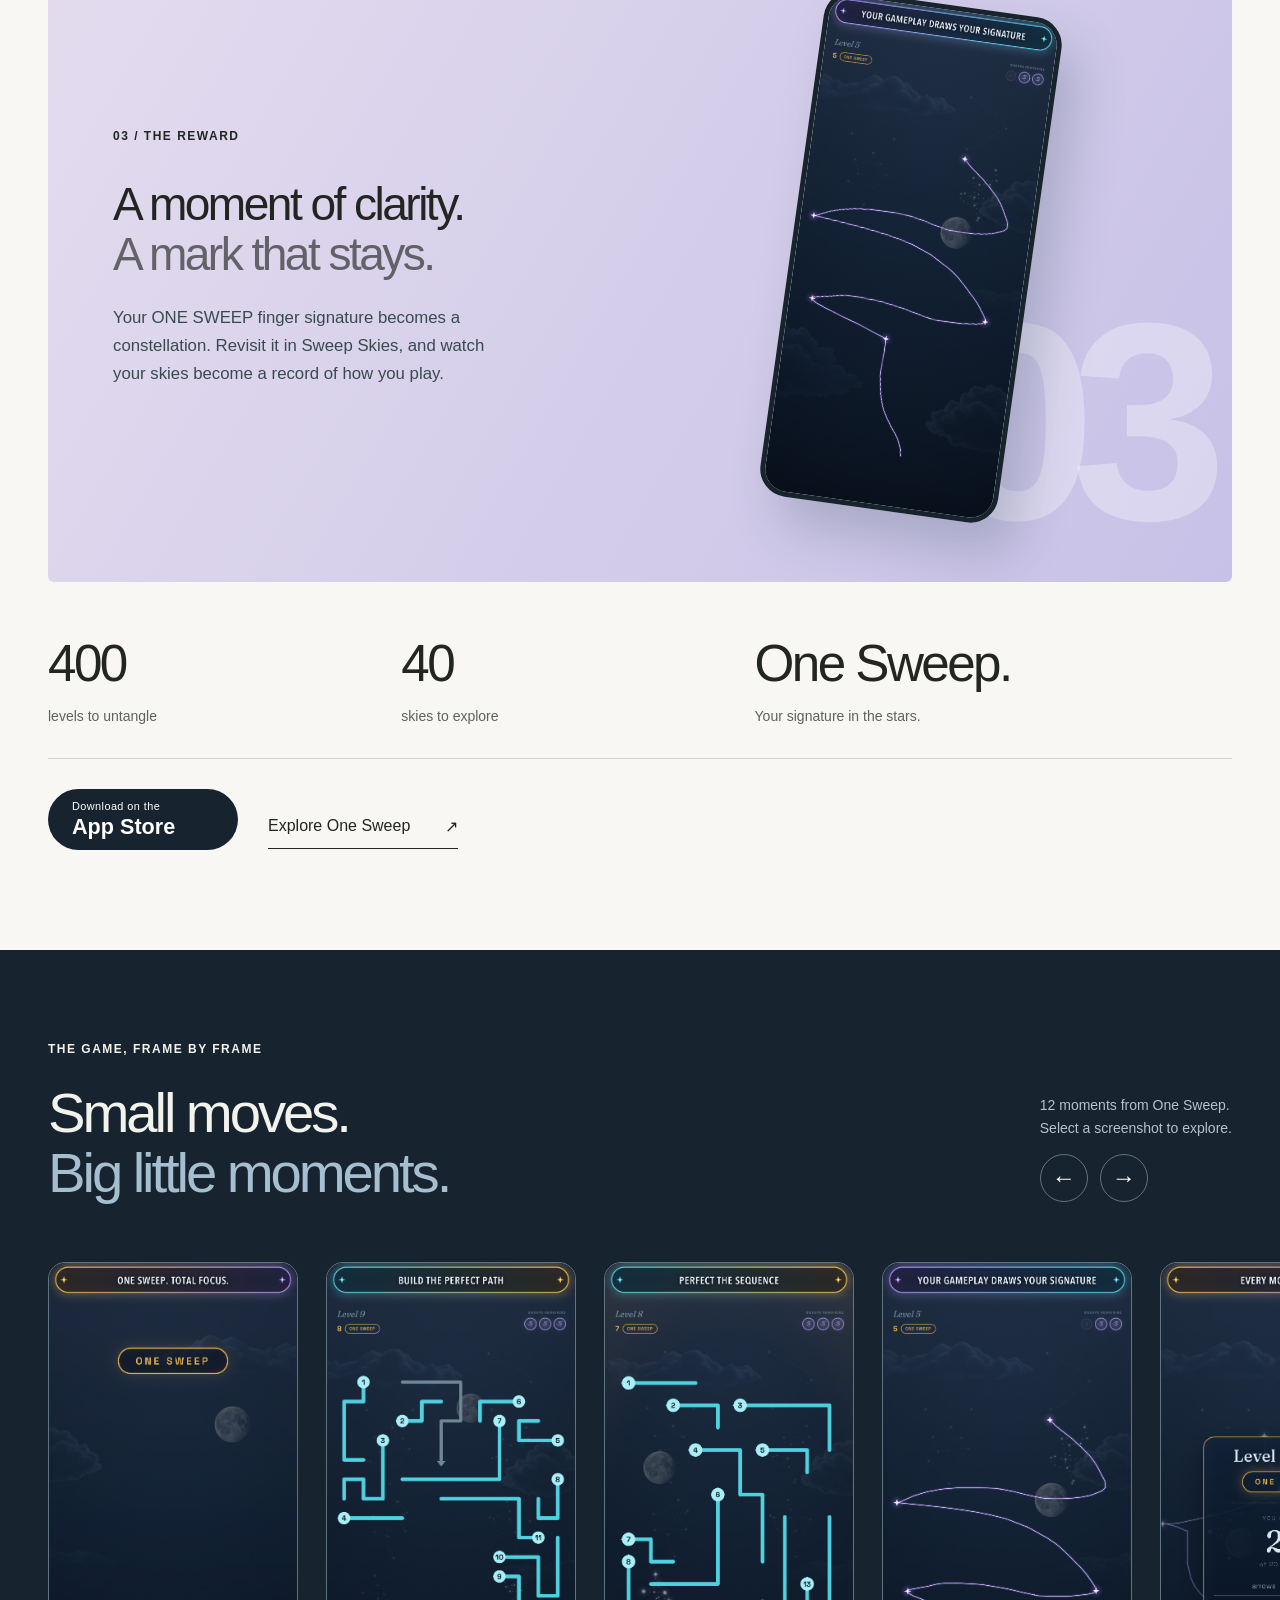
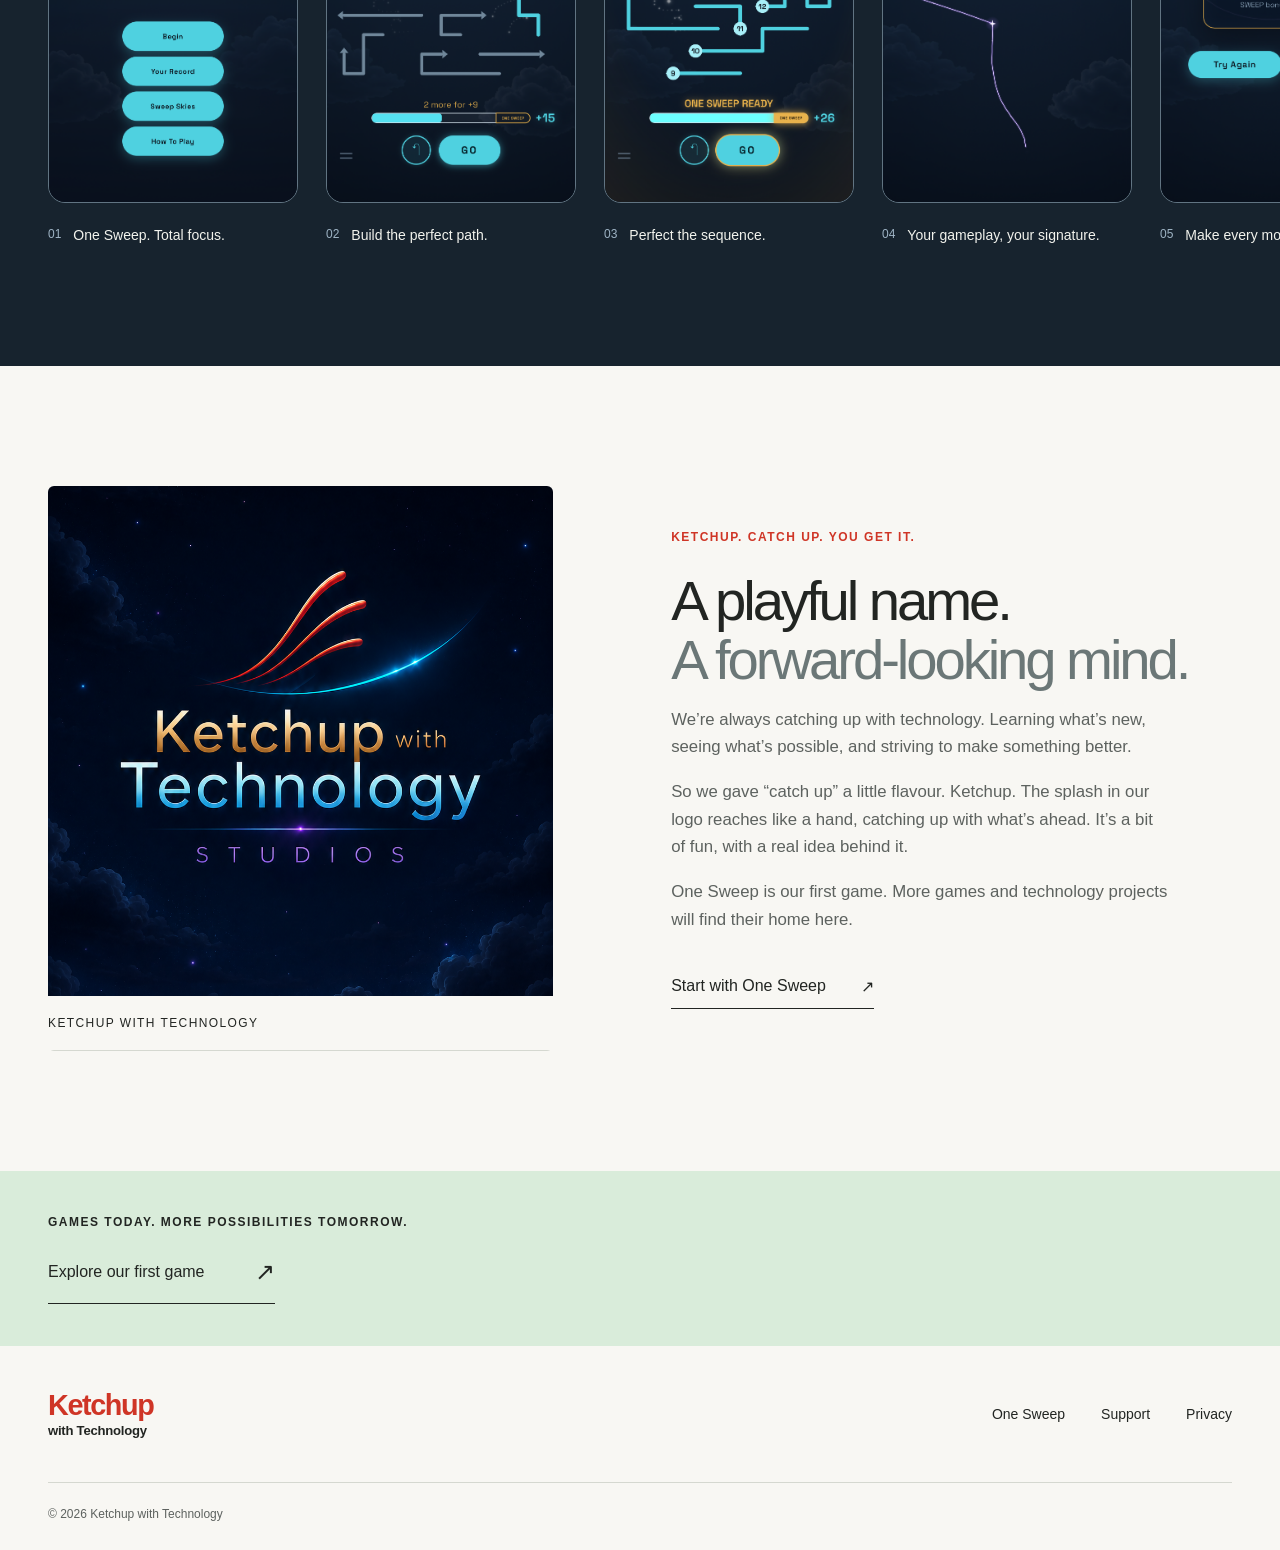
==== commit fbe810e0: "Publish One Sweep release and unify public pages" ====
--- a/index.html
+++ b/index.html
@@ -1,3 +1 @@
-<!doctype html>
-<html lang="en"><head><meta charset="utf-8"><meta name="viewport" content="width=device-width, initial-scale=1"><meta name="theme-color" content="#f8f7f3"><meta name="description" content="Catch What's Next. Ketchup with Technology makes games and explores new possibilities. Discover One Sweep, our first puzzle game, coming to iPhone."><title>Ketchup with Technology | Catch What's Next.</title><link rel="stylesheet" href="./styles.css"><script src="./site.js" defer></script></head><body><a class="skip-link" href="#main">Skip to content</a><main id="main"><section class="hero" aria-labelledby="hero-title"><div class="centered-brand wrap"><h1 id="hero-title"><a class="wordmark brand-image" href="#" aria-label="Ketchup with Technology, home"><svg role="img" aria-label="Ketchup with Technology. Catch what’s next." viewBox="350 150 835 650"><image href="./assets/ketchup-brand-header.png" width="1536" height="1024"/></svg></a></h1></div><div class="cinema"><div class="cinema-light" aria-hidden="true"></div><div class="cinema-caption"><span>FIRST UP / ONE SWEEP</span><span>Plan. Sweep. Create Stars.</span></div><div class="cinema-screens"><a class="shot cinema-left" href="./assets/07-selecting-arrows.png" data-preview data-caption="Build your sequence in One Sweep." aria-label="Enlarge: Build your sequence in One Sweep."><img src="./assets/07-selecting-arrows.png" alt="Build your sequence in One Sweep." width="1206" height="2622" fetchpriority="high"></a><a class="shot cinema-middle" href="./assets/05-perfect-sequence.png" data-preview data-caption="A perfect sequence ready to launch." aria-label="Enlarge: A perfect sequence ready to launch."><img src="./assets/05-perfect-sequence.png" alt="A perfect sequence ready to launch." width="1206" height="2622" fetchpriority="high"></a><a class="shot cinema-right" href="./assets/02-sweep-signature.png" data-preview data-caption="Your finger signature becomes a constellation." aria-label="Enlarge: Your finger signature becomes a constellation."><img src="./assets/02-sweep-signature.png" alt="Your finger signature becomes a constellation." width="1206" height="2622" fetchpriority="high"></a></div><div class="cinema-bottom"><a href="#one-sweep">Explore the game <span aria-hidden="true">↓</span></a><button class="motion-toggle" type="button" aria-pressed="false">Pause motion <span aria-hidden="true">Ⅱ</span></button></div></div><div class="hero-foot wrap"><span>Made with curiosity. And a little Ketchup.</span><span>SCROLL TO DISCOVER ↓</span></div></section><nav class="showcase-navigation wrap" aria-label="Main navigation"><a href="./one-sweep/">One Sweep <span aria-hidden="true">↗</span></a><a href="#about">Behind the name</a><a href="./support/">Support ↗</a></nav><section class="game wrap" id="one-sweep" aria-labelledby="game-title"><div class="game-top"><p class="eyebrow">01 / THE FIRST CHAPTER</p><span class="status">Coming to iPhone</span></div><div class="game-heading"><h2 id="game-title" class="badge-heading"><svg role="img" aria-label="One Sweep" viewBox="0 0 570 153"><defs><clipPath id="badge-artwork"><rect x="9" y="9" width="552" height="135" rx="67.5"/></clipPath></defs><rect x="2.5" y="2.5" width="565" height="148" rx="74" fill="#131d27"/><image href="./assets/04-one-sweep-badge.png" x="-320" y="-1235" width="1206" height="2622" clip-path="url(#badge-artwork)"/><rect x="2.5" y="2.5" width="565" height="148" rx="74" fill="none" stroke="#efb943" stroke-width="5"/></svg></h2><div><p class="game-lead">Plan the order.<br><span>Create your stars.</span></p><p>A puzzle of order, instinct, and the satisfaction of watching it all fall into place.</p></div></div><div class="story-scenes"><article class="story-scene blue"><div class="scene-copy"><p class="eyebrow">01 / THE PLAN</p><h3>Read the board.<br><span>Find the way through.</span></h3><p>Every arrow has a way out. The trick is knowing which one goes first. Tap or trace to queue your plan.</p></div><div class="scene-image"><a class="shot " href="./assets/07-selecting-arrows.png" data-preview data-caption="Level 9: selected cyan arrows numbered in order." aria-label="Enlarge: Level 9: selected cyan arrows numbered in order."><img src="./assets/07-selecting-arrows.png" alt="Level 9: selected cyan arrows numbered in order." width="1206" height="2622" loading="lazy"></a><span class="scene-index" aria-hidden="true">01</span></div></article><article class="story-scene peach"><div class="scene-copy"><p class="eyebrow">02 / THE RELEASE</p><h3>Trust your sequence.<br><span>Then let it go.</span></h3><p>Press GO and watch one exit open the next. You have three SWEEPS to clear the board. Clear every arrow with your first GO to earn ONE SWEEP.</p></div><div class="scene-image"><a class="shot " href="./assets/05-perfect-sequence.png" data-preview data-caption="Thirteen arrows queued for a ONE SWEEP clear." aria-label="Enlarge: Thirteen arrows queued for a ONE SWEEP clear."><img src="./assets/05-perfect-sequence.png" alt="Thirteen arrows queued for a ONE SWEEP clear." width="1206" height="2622" loading="lazy"></a><span class="scene-index" aria-hidden="true">02</span></div></article><article class="story-scene lilac"><div class="scene-copy"><p class="eyebrow">03 / THE REWARD</p><h3>A moment of clarity.<br><span>A mark that stays.</span></h3><p>Your ONE SWEEP finger signature becomes a constellation. Revisit it in Sweep Skies, and watch your skies become a record of how you play.</p></div><div class="scene-image"><a class="shot " href="./assets/02-sweep-signature.png" data-preview data-caption="A purple finger signature stretching across the moonlit sky." aria-label="Enlarge: A purple finger signature stretching across the moonlit sky."><img src="./assets/02-sweep-signature.png" alt="A purple finger signature stretching across the moonlit sky." width="1206" height="2622" loading="lazy"></a><span class="scene-index" aria-hidden="true">03</span></div></article></div><div class="facts"><p><strong>400</strong>levels to untangle</p><p><strong>40</strong>skies to explore</p><p><strong>One Sweep.</strong>Your signature in the stars.</p></div><p class="release-note">Submitted for App Store review. Not available to download yet.</p></section><section class="gallery-section" aria-labelledby="gallery-title"><div class="wrap gallery-heading"><div><p class="eyebrow">THE GAME, FRAME BY FRAME</p><h2 id="gallery-title">Small moves.<br><span>Big little moments.</span></h2></div><div class="gallery-controls"><p>12 moments from One Sweep.<br>Select a screenshot to explore.</p><div><button type="button" data-gallery-step="-1" aria-label="Previous screenshots">←</button><button type="button" data-gallery-step="1" aria-label="Next screenshots">→</button></div></div></div><div class="gallery" tabindex="0" role="region" aria-label="One Sweep screenshot gallery; scroll horizontally to explore"><figure><a class="shot " href="./assets/01-home.png" data-preview data-caption="The One Sweep home screen with Begin, Your Record, Sweep Skies and How To Play." aria-label="Enlarge: The One Sweep home screen with Begin, Your Record, Sweep Skies and How To Play."><img src="./assets/01-home.png" alt="The One Sweep home screen with Begin, Your Record, Sweep Skies and How To Play." width="1206" height="2622" loading="lazy"></a><figcaption><span>01</span>One Sweep. Total focus.</figcaption></figure><figure><a class="shot " href="./assets/07-selecting-arrows.png" data-preview data-caption="Level 9 with selected cyan arrows numbered in queue order." aria-label="Enlarge: Level 9 with selected cyan arrows numbered in queue order."><img src="./assets/07-selecting-arrows.png" alt="Level 9 with selected cyan arrows numbered in queue order." width="1206" height="2622" loading="lazy"></a><figcaption><span>02</span>Build the perfect path.</figcaption></figure><figure><a class="shot " href="./assets/05-perfect-sequence.png" data-preview data-caption="All thirteen arrows queued, with ONE SWEEP READY above GO." aria-label="Enlarge: All thirteen arrows queued, with ONE SWEEP READY above GO."><img src="./assets/05-perfect-sequence.png" alt="All thirteen arrows queued, with ONE SWEEP READY above GO." width="1206" height="2622" loading="lazy"></a><figcaption><span>03</span>Perfect the sequence.</figcaption></figure><figure><a class="shot " href="./assets/02-sweep-signature.png" data-preview data-caption="A purple signature traced across the moonlit sky after a clear." aria-label="Enlarge: A purple signature traced across the moonlit sky after a clear."><img src="./assets/02-sweep-signature.png" alt="A purple signature traced across the moonlit sky after a clear." width="1206" height="2622" loading="lazy"></a><figcaption><span>04</span>Your gameplay, your signature.</figcaption></figure><figure><a class="shot " href="./assets/03-scorecard.png" data-preview data-caption="Level 6 cleared in ONE SWEEP with 20 of 20 possible points." aria-label="Enlarge: Level 6 cleared in ONE SWEEP with 20 of 20 possible points."><img src="./assets/03-scorecard.png" alt="Level 6 cleared in ONE SWEEP with 20 of 20 possible points." width="1206" height="2622" loading="lazy"></a><figcaption><span>05</span>Make every move count.</figcaption></figure><figure><a class="shot " href="./assets/04-one-sweep-badge.png" data-preview data-caption="A gold ONE SWEEP badge awarded after clearing the board." aria-label="Enlarge: A gold ONE SWEEP badge awarded after clearing the board."><img src="./assets/04-one-sweep-badge.png" alt="A gold ONE SWEEP badge awarded after clearing the board." width="1206" height="2622" loading="lazy"></a><figcaption><span>06</span>Earn the ONE SWEEP.</figcaption></figure><figure><a class="shot " href="./assets/06-sweep-to-stars.png" data-preview data-caption="A completed signature settling among the stars." aria-label="Enlarge: A completed signature settling among the stars."><img src="./assets/06-sweep-to-stars.png" alt="A completed signature settling among the stars." width="1206" height="2622" loading="lazy"></a><figcaption><span>07</span>Turn SWEEPs into stars.</figcaption></figure><figure><a class="shot " href="./assets/08-sky-one-complete.png" data-preview data-caption="Sky 1 complete, with all ten levels cleared in ONE SWEEP." aria-label="Enlarge: Sky 1 complete, with all ten levels cleared in ONE SWEEP."><img src="./assets/08-sky-one-complete.png" alt="Sky 1 complete, with all ten levels cleared in ONE SWEEP." width="1206" height="2622" loading="lazy"></a><figcaption><span>08</span>Master an entire sky.</figcaption></figure><figure><a class="shot " href="./assets/09-completed-sky.png" data-preview data-caption="All ten earned constellation signatures in Clear Midnight." aria-label="Enlarge: All ten earned constellation signatures in Clear Midnight."><img src="./assets/09-completed-sky.png" alt="All ten earned constellation signatures in Clear Midnight." width="1206" height="2622" loading="lazy"></a><figcaption><span>09</span>Your constellations, together.</figcaption></figure><figure><a class="shot " href="./assets/10-replay-signature.png" data-preview data-caption="A saved Level 4 constellation being replayed in Sweep Skies." aria-label="Enlarge: A saved Level 4 constellation being replayed in Sweep Skies."><img src="./assets/10-replay-signature.png" alt="A saved Level 4 constellation being replayed in Sweep Skies." width="1206" height="2622" loading="lazy"></a><figcaption><span>10</span>Replay your signature.</figcaption></figure><figure><a class="shot " href="./assets/11-sweep-skies.png" data-preview data-caption="The Sweep Skies collection with Sky 1 perfect and Sky 2 in progress." aria-label="Enlarge: The Sweep Skies collection with Sky 1 perfect and Sky 2 in progress."><img src="./assets/11-sweep-skies.png" alt="The Sweep Skies collection with Sky 1 perfect and Sky 2 in progress." width="1206" height="2622" loading="lazy"></a><figcaption><span>11</span>Explore 40 skies.</figcaption></figure><figure><a class="shot " href="./assets/12-constellation-carryover.png" data-preview data-caption="Level 14 arrows over a purple sky with previously earned constellations." aria-label="Enlarge: Level 14 arrows over a purple sky with previously earned constellations."><img src="./assets/12-constellation-carryover.png" alt="Level 14 arrows over a purple sky with previously earned constellations." width="1206" height="2622" loading="lazy"></a><figcaption><span>12</span>Keep your stars with you.</figcaption></figure></div></section><section class="about wrap" id="about" aria-labelledby="about-title"><div class="about-art"><img src="./assets/studio-startup.png" alt="Ketchup with Technology Studios logo from the game startup screen, with red and cyan trails." width="941" height="1672" loading="lazy"><span>KETCHUP WITH TECHNOLOGY</span></div><div class="about-copy"><p class="eyebrow">KETCHUP. CATCH UP. YOU GET IT.</p><h2 id="about-title">A playful name.<br><span>A forward-looking mind.</span></h2><p>We’re always catching up with technology. Learning what’s new, seeing what’s possible, and striving to make something better.</p><p>So we gave “catch up” a little flavour. Ketchup. The splash in our logo reaches like a hand, catching up with what’s ahead. It’s a bit of fun, with a real idea behind it.</p><p>One Sweep is our first game. More games and technology projects will find their home here.</p><a class="text-link" href="#one-sweep">Start with One Sweep <span aria-hidden="true">↗</span></a></div></section><section class="next"><div class="wrap"><p class="eyebrow">GAMES TODAY. MORE POSSIBILITIES TOMORROW.</p><a class="button" href="#one-sweep">Explore our first game <span aria-hidden="true">↗</span></a></div></section></main><footer class="wrap footer"><a class="wordmark" href="#">Ketchup<span>with Technology</span></a><nav aria-label="Footer navigation"><a href="./one-sweep/">One Sweep</a><a href="./support/">Support</a><a href="./privacy/">Privacy</a></nav><p>© 2026 Ketchup with Technology</p></footer>
-<dialog aria-labelledby="preview-caption" id="image-preview"><button type="button" class="close-preview" aria-label="Close screenshot preview">Close ×</button><img alt="" width="1206" height="2622"><p id="preview-caption"></p></dialog></body></html>
+<!doctype html><html lang="en"><head><meta charset="utf-8"><meta name="viewport" content="width=device-width, initial-scale=1"><meta name="theme-color" content="#f8f7f3"><meta name="description" content="Catch What's Next. Discover One Sweep, a one-thumb planning puzzle available now on the App Store."><title>Ketchup with Technology | Catch What's Next.</title><link rel="canonical" href="https://ketchupwithtechnology.com/"><link rel="stylesheet" href="./styles.css"><script src="./site.js" defer></script></head><body><a class="skip-link" href="#main">Skip to content</a><main id="main"><section class="hero" aria-labelledby="hero-title"><div class="centered-brand wrap"><h1 id="hero-title"><a class="wordmark brand-image" href="#" aria-label="Ketchup with Technology, home"><svg role="img" aria-label="Ketchup with Technology. Catch what’s next." viewBox="350 150 835 650"><image href="./assets/ketchup-brand-header.png" width="1536" height="1024"/></svg></a></h1></div><div class="cinema"><div class="cinema-light" aria-hidden="true"></div><div class="cinema-caption"><span>FIRST UP / ONE SWEEP</span><span>Plan. Sweep. Create Stars.</span></div><div class="cinema-screens"><a class="shot cinema-left" href="./assets/07-selecting-arrows.png" data-preview data-caption="Build your sequence in One Sweep." aria-label="Enlarge: Build your sequence in One Sweep."><img src="./assets/07-selecting-arrows.png" alt="Build your sequence in One Sweep." width="1206" height="2622" fetchpriority="high"></a><a class="shot cinema-middle" href="./assets/05-perfect-sequence.png" data-preview data-caption="A perfect sequence ready to launch." aria-label="Enlarge: A perfect sequence ready to launch."><img src="./assets/05-perfect-sequence.png" alt="A perfect sequence ready to launch." width="1206" height="2622" fetchpriority="high"></a><a class="shot cinema-right" href="./assets/02-sweep-signature.png" data-preview data-caption="Your finger signature becomes a constellation." aria-label="Enlarge: Your finger signature becomes a constellation."><img src="./assets/02-sweep-signature.png" alt="Your finger signature becomes a constellation." width="1206" height="2622" fetchpriority="high"></a></div><div class="cinema-bottom"><a href="#one-sweep">Explore the game <span aria-hidden="true">↓</span></a><button class="motion-toggle" type="button" aria-pressed="false">Pause motion <span aria-hidden="true">Ⅱ</span></button></div></div><div class="hero-foot wrap"><span>Made with curiosity. And a little Ketchup.</span><span>SCROLL TO DISCOVER ↓</span></div></section><nav class="showcase-navigation wrap" aria-label="Main navigation"><a href="./one-sweep/">One Sweep <span aria-hidden="true">↗</span></a><a href="#about">Behind the name</a><a href="./support/">Support ↗</a><a class="nav-download" href="https://apps.apple.com/ca/app/one-sweep/id6807523722">Download ↗</a></nav><section class="game wrap" id="one-sweep" aria-labelledby="game-title"><div class="game-top"><p class="eyebrow">01 / THE FIRST CHAPTER</p><a class="status" href="https://apps.apple.com/ca/app/one-sweep/id6807523722">Available on the App Store ↗</a></div><div class="game-heading"><h2 id="game-title" class="badge-heading"><svg role="img" aria-label="One Sweep" viewBox="0 0 570 153"><defs><clipPath id="badge-artwork"><rect x="9" y="9" width="552" height="135" rx="67.5"/></clipPath></defs><rect x="2.5" y="2.5" width="565" height="148" rx="74" fill="#131d27"/><image href="./assets/04-one-sweep-badge.png" x="-320" y="-1235" width="1206" height="2622" clip-path="url(#badge-artwork)"/><rect x="2.5" y="2.5" width="565" height="148" rx="74" fill="none" stroke="#efb943" stroke-width="5"/></svg></h2><div><p class="game-lead">Plan the order.<br><span>Create your stars.</span></p><p>A puzzle of order, instinct, and the satisfaction of watching it all fall into place.</p></div></div><div class="story-scenes"><article class="story-scene blue"><div class="scene-copy"><p class="eyebrow">01 / THE PLAN</p><h3>Read the board.<br><span>Find the way through.</span></h3><p>Every arrow has a way out. The trick is knowing which one goes first. Tap or trace to queue your plan.</p></div><div class="scene-image"><a class="shot " href="./assets/07-selecting-arrows.png" data-preview data-caption="Level 9: selected cyan arrows numbered in order." aria-label="Enlarge: Level 9: selected cyan arrows numbered in order."><img src="./assets/07-selecting-arrows.png" alt="Level 9: selected cyan arrows numbered in order." width="1206" height="2622" loading="lazy"></a><span class="scene-index" aria-hidden="true">01</span></div></article><article class="story-scene peach"><div class="scene-copy"><p class="eyebrow">02 / THE RELEASE</p><h3>Trust your sequence.<br><span>Then let it go.</span></h3><p>Press GO and watch one exit open the next. You have three SWEEPS to clear the board. Clear every arrow with your first GO to earn ONE SWEEP.</p></div><div class="scene-image"><a class="shot " href="./assets/05-perfect-sequence.png" data-preview data-caption="Thirteen arrows queued for a ONE SWEEP clear." aria-label="Enlarge: Thirteen arrows queued for a ONE SWEEP clear."><img src="./assets/05-perfect-sequence.png" alt="Thirteen arrows queued for a ONE SWEEP clear." width="1206" height="2622" loading="lazy"></a><span class="scene-index" aria-hidden="true">02</span></div></article><article class="story-scene lilac"><div class="scene-copy"><p class="eyebrow">03 / THE REWARD</p><h3>A moment of clarity.<br><span>A mark that stays.</span></h3><p>Your ONE SWEEP finger signature becomes a constellation. Revisit it in Sweep Skies, and watch your skies become a record of how you play.</p></div><div class="scene-image"><a class="shot " href="./assets/02-sweep-signature.png" data-preview data-caption="A purple finger signature stretching across the moonlit sky." aria-label="Enlarge: A purple finger signature stretching across the moonlit sky."><img src="./assets/02-sweep-signature.png" alt="A purple finger signature stretching across the moonlit sky." width="1206" height="2622" loading="lazy"></a><span class="scene-index" aria-hidden="true">03</span></div></article></div><div class="facts"><p><strong>400</strong>levels to untangle</p><p><strong>40</strong>skies to explore</p><p><strong>One Sweep.</strong>Your signature in the stars.</p></div><div class="release-actions"><a class="app-store-button" href="https://apps.apple.com/ca/app/one-sweep/id6807523722"><span>Download on the</span><strong>App Store</strong></a><a class="text-link" href="./one-sweep/">Explore One Sweep <span aria-hidden="true">↗</span></a></div></section><section class="gallery-section" aria-labelledby="gallery-title"><div class="wrap gallery-heading"><div><p class="eyebrow">THE GAME, FRAME BY FRAME</p><h2 id="gallery-title">Small moves.<br><span>Big little moments.</span></h2></div><div class="gallery-controls"><p>12 moments from One Sweep.<br>Select a screenshot to explore.</p><div><button type="button" data-gallery-step="-1" aria-label="Previous screenshots">←</button><button type="button" data-gallery-step="1" aria-label="Next screenshots">→</button></div></div></div><div class="gallery" tabindex="0" role="region" aria-label="One Sweep screenshot gallery; scroll horizontally to explore"><figure><a class="shot " href="./assets/01-home.png" data-preview data-caption="The One Sweep home screen with Begin, Your Record, Sweep Skies and How To Play." aria-label="Enlarge: The One Sweep home screen with Begin, Your Record, Sweep Skies and How To Play."><img src="./assets/01-home.png" alt="The One Sweep home screen with Begin, Your Record, Sweep Skies and How To Play." width="1206" height="2622" loading="lazy"></a><figcaption><span>01</span>One Sweep. Total focus.</figcaption></figure><figure><a class="shot " href="./assets/07-selecting-arrows.png" data-preview data-caption="Level 9 with selected cyan arrows numbered in queue order." aria-label="Enlarge: Level 9 with selected cyan arrows numbered in queue order."><img src="./assets/07-selecting-arrows.png" alt="Level 9 with selected cyan arrows numbered in queue order." width="1206" height="2622" loading="lazy"></a><figcaption><span>02</span>Build the perfect path.</figcaption></figure><figure><a class="shot " href="./assets/05-perfect-sequence.png" data-preview data-caption="All thirteen arrows queued, with ONE SWEEP READY above GO." aria-label="Enlarge: All thirteen arrows queued, with ONE SWEEP READY above GO."><img src="./assets/05-perfect-sequence.png" alt="All thirteen arrows queued, with ONE SWEEP READY above GO." width="1206" height="2622" loading="lazy"></a><figcaption><span>03</span>Perfect the sequence.</figcaption></figure><figure><a class="shot " href="./assets/02-sweep-signature.png" data-preview data-caption="A purple signature traced across the moonlit sky after a clear." aria-label="Enlarge: A purple signature traced across the moonlit sky after a clear."><img src="./assets/02-sweep-signature.png" alt="A purple signature traced across the moonlit sky after a clear." width="1206" height="2622" loading="lazy"></a><figcaption><span>04</span>Your gameplay, your signature.</figcaption></figure><figure><a class="shot " href="./assets/03-scorecard.png" data-preview data-caption="Level 6 cleared in ONE SWEEP with 20 of 20 possible points." aria-label="Enlarge: Level 6 cleared in ONE SWEEP with 20 of 20 possible points."><img src="./assets/03-scorecard.png" alt="Level 6 cleared in ONE SWEEP with 20 of 20 possible points." width="1206" height="2622" loading="lazy"></a><figcaption><span>05</span>Make every move count.</figcaption></figure><figure><a class="shot " href="./assets/04-one-sweep-badge.png" data-preview data-caption="A gold ONE SWEEP badge awarded after clearing the board." aria-label="Enlarge: A gold ONE SWEEP badge awarded after clearing the board."><img src="./assets/04-one-sweep-badge.png" alt="A gold ONE SWEEP badge awarded after clearing the board." width="1206" height="2622" loading="lazy"></a><figcaption><span>06</span>Earn the ONE SWEEP.</figcaption></figure><figure><a class="shot " href="./assets/06-sweep-to-stars.png" data-preview data-caption="A completed signature settling among the stars." aria-label="Enlarge: A completed signature settling among the stars."><img src="./assets/06-sweep-to-stars.png" alt="A completed signature settling among the stars." width="1206" height="2622" loading="lazy"></a><figcaption><span>07</span>Turn SWEEPs into stars.</figcaption></figure><figure><a class="shot " href="./assets/08-sky-one-complete.png" data-preview data-caption="Sky 1 complete, with all ten levels cleared in ONE SWEEP." aria-label="Enlarge: Sky 1 complete, with all ten levels cleared in ONE SWEEP."><img src="./assets/08-sky-one-complete.png" alt="Sky 1 complete, with all ten levels cleared in ONE SWEEP." width="1206" height="2622" loading="lazy"></a><figcaption><span>08</span>Master an entire sky.</figcaption></figure><figure><a class="shot " href="./assets/09-completed-sky.png" data-preview data-caption="All ten earned constellation signatures in Clear Midnight." aria-label="Enlarge: All ten earned constellation signatures in Clear Midnight."><img src="./assets/09-completed-sky.png" alt="All ten earned constellation signatures in Clear Midnight." width="1206" height="2622" loading="lazy"></a><figcaption><span>09</span>Your constellations, together.</figcaption></figure><figure><a class="shot " href="./assets/10-replay-signature.png" data-preview data-caption="A saved Level 4 constellation being replayed in Sweep Skies." aria-label="Enlarge: A saved Level 4 constellation being replayed in Sweep Skies."><img src="./assets/10-replay-signature.png" alt="A saved Level 4 constellation being replayed in Sweep Skies." width="1206" height="2622" loading="lazy"></a><figcaption><span>10</span>Replay your signature.</figcaption></figure><figure><a class="shot " href="./assets/11-sweep-skies.png" data-preview data-caption="The Sweep Skies collection with Sky 1 perfect and Sky 2 in progress." aria-label="Enlarge: The Sweep Skies collection with Sky 1 perfect and Sky 2 in progress."><img src="./assets/11-sweep-skies.png" alt="The Sweep Skies collection with Sky 1 perfect and Sky 2 in progress." width="1206" height="2622" loading="lazy"></a><figcaption><span>11</span>Explore 40 skies.</figcaption></figure><figure><a class="shot " href="./assets/12-constellation-carryover.png" data-preview data-caption="Level 14 arrows over a purple sky with previously earned constellations." aria-label="Enlarge: Level 14 arrows over a purple sky with previously earned constellations."><img src="./assets/12-constellation-carryover.png" alt="Level 14 arrows over a purple sky with previously earned constellations." width="1206" height="2622" loading="lazy"></a><figcaption><span>12</span>Keep your stars with you.</figcaption></figure></div></section><section class="about wrap" id="about" aria-labelledby="about-title"><div class="about-art"><img src="./assets/studio-startup.png" alt="Ketchup with Technology Studios logo from the game startup screen, with red and cyan trails." width="941" height="1672" loading="lazy"><span>KETCHUP WITH TECHNOLOGY</span></div><div class="about-copy"><p class="eyebrow">KETCHUP. CATCH UP. YOU GET IT.</p><h2 id="about-title">A playful name.<br><span>A forward-looking mind.</span></h2><p>We’re always catching up with technology. Learning what’s new, seeing what’s possible, and striving to make something better.</p><p>So we gave “catch up” a little flavour. Ketchup. The splash in our logo reaches like a hand, catching up with what’s ahead. It’s a bit of fun, with a real idea behind it.</p><p>One Sweep is our first game. More games and technology projects will find their home here.</p><a class="text-link" href="#one-sweep">Start with One Sweep <span aria-hidden="true">↗</span></a></div></section><section class="next"><div class="wrap"><p class="eyebrow">GAMES TODAY. MORE POSSIBILITIES TOMORROW.</p><a class="button" href="#one-sweep">Explore our first game <span aria-hidden="true">↗</span></a></div></section></main><footer class="wrap footer"><a class="wordmark" href="#">Ketchup<span>with Technology</span></a><nav aria-label="Footer navigation"><a href="./one-sweep/">One Sweep</a><a href="./support/">Support</a><a href="./privacy/">Privacy</a></nav><p>© 2026 Ketchup with Technology</p></footer><dialog aria-labelledby="preview-caption" id="image-preview"><button type="button" class="close-preview" aria-label="Close screenshot preview">Close ×</button><img alt="" width="1206" height="2622"><p id="preview-caption"></p></dialog></body></html>
--- a/styles.css
+++ b/styles.css
@@ -93,5 +93,32 @@
 /* Navigation follows the opening showcase, away from the brand lockup. */
 .showcase-navigation{display:flex;justify-content:center;gap:48px;padding-block:26px;border-bottom:1px solid var(--line);margin-top:18px;font-size:.95rem}
 .showcase-navigation a{padding:12px 0}.showcase-navigation a:hover{color:var(--red)}
+.showcase-navigation .nav-download{background:#17232e;color:#fff;border-radius:999px;padding:12px 20px}
+.showcase-navigation .nav-download:hover{background:var(--red);color:#fff}
 @media(max-width:740px){.showcase-navigation{gap:28px;font-size:.85rem;padding-block:20px;flex-wrap:wrap}}
 @media(max-width:440px){.showcase-navigation{gap:22px;font-size:.8rem}}
+
+/* Released product and unified secondary-page presentation. */
+.release-actions{display:flex;align-items:center;gap:30px;flex-wrap:wrap;padding-top:30px}
+.app-store-button{display:inline-flex;flex-direction:column;justify-content:center;min-width:190px;padding:12px 24px;border-radius:999px;background:#17232e;color:#fff;line-height:1.05;transition:transform .2s,background .2s}
+.app-store-button:hover{background:var(--red);transform:translateY(-2px)}
+.app-store-button span{font-size:.68rem;letter-spacing:.04em}
+.app-store-button strong{font-size:1.35rem;margin-top:3px}
+.subpage-brand{display:flex;justify-content:center;padding:26px 0 34px}
+.subpage-brand .brand-image{display:block;width:min(490px,100%);line-height:0}
+.subpage-brand svg{display:block;width:100%;height:auto}
+.page-navigation{display:flex;justify-content:center;gap:38px;align-items:center;padding:20px 0;border-top:1px solid var(--line);border-bottom:1px solid var(--line);font-size:.9rem;flex-wrap:wrap}
+.page-navigation a{padding:9px 0}
+.page-navigation a:hover{color:var(--red)}
+.page-navigation [aria-current="page"]{border-bottom:1px solid currentColor}
+.page-navigation .nav-download{background:#17232e;color:#fff;border:0;border-radius:999px;padding:10px 18px}
+.page-navigation .nav-download:hover{background:var(--red);color:#fff}
+.page-hero-grid{display:grid;grid-template-columns:minmax(0,1fr) minmax(360px,.8fr);gap:8%;align-items:center}
+.product-hero-visual{position:relative;min-height:550px;background:linear-gradient(140deg,#d8efdc,#c5dfeb 58%,#efcdbd);overflow:hidden;border-radius:6px}
+.product-hero-visual .shot{position:absolute;display:block;width:235px;border:5px solid #17232e;border-radius:28px;overflow:hidden;box-shadow:0 28px 50px #243a4840}
+.product-hero-main{left:16%;top:34px;transform:rotate(-7deg);z-index:2}
+.product-hero-side{right:8%;top:95px;transform:rotate(10deg)}
+.status-panel .app-store-button.light{background:#fff;color:#17232e;flex:0 0 auto}
+.status-panel .app-store-button.light:hover{background:#d8efdc}
+@media(max-width:900px){.page-hero-grid{grid-template-columns:1fr}.product-hero-visual{min-height:500px;margin-top:35px}.subpage-brand .brand-image{width:min(430px,100%)}.page-navigation{gap:26px}}
+@media(max-width:560px){.subpage-brand{padding:16px 0 22px}.subpage-brand .brand-image{width:min(330px,100%)}.page-navigation{gap:18px;font-size:.78rem;padding:14px 0}.page-navigation .nav-download{padding:8px 13px}.product-hero-visual{min-height:440px}.product-hero-visual .shot{width:190px}.product-hero-main{left:8%}.product-hero-side{right:4%}.release-actions{gap:20px}.status-panel .app-store-button{margin-top:20px}}
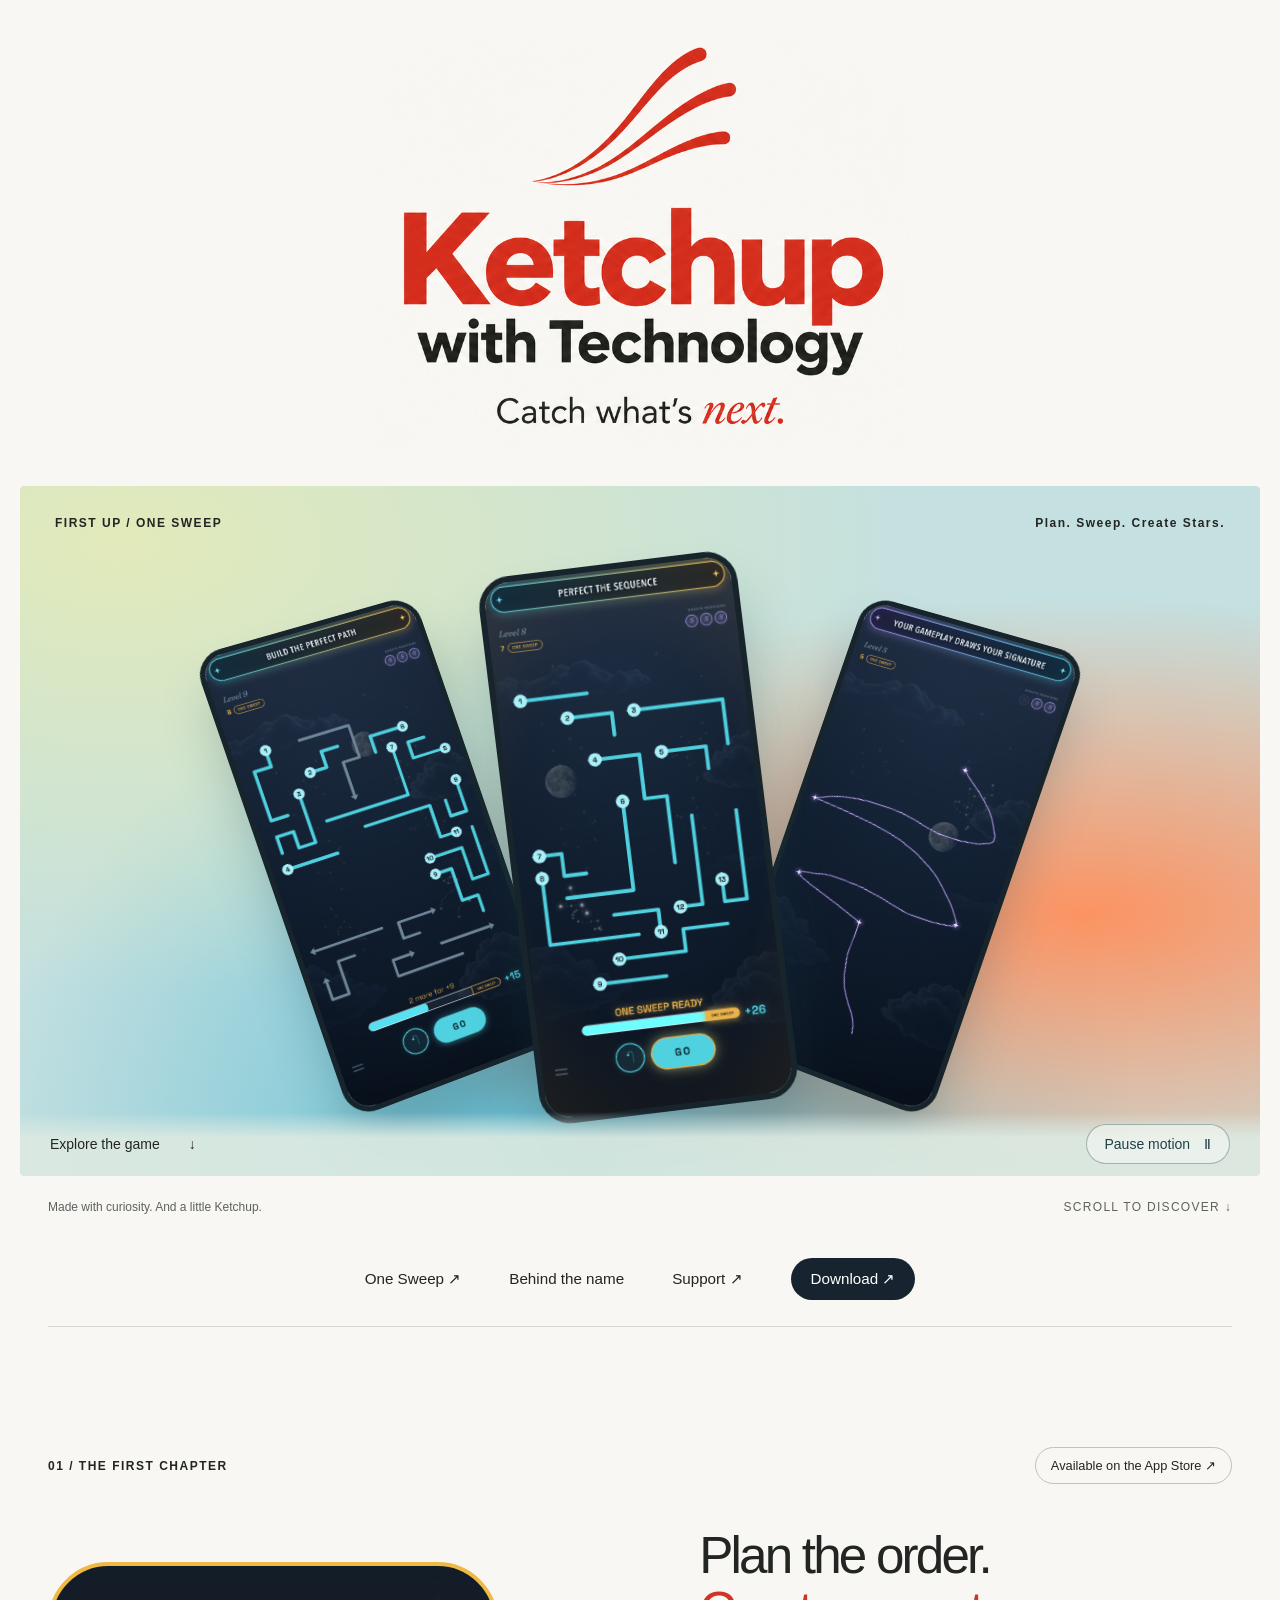
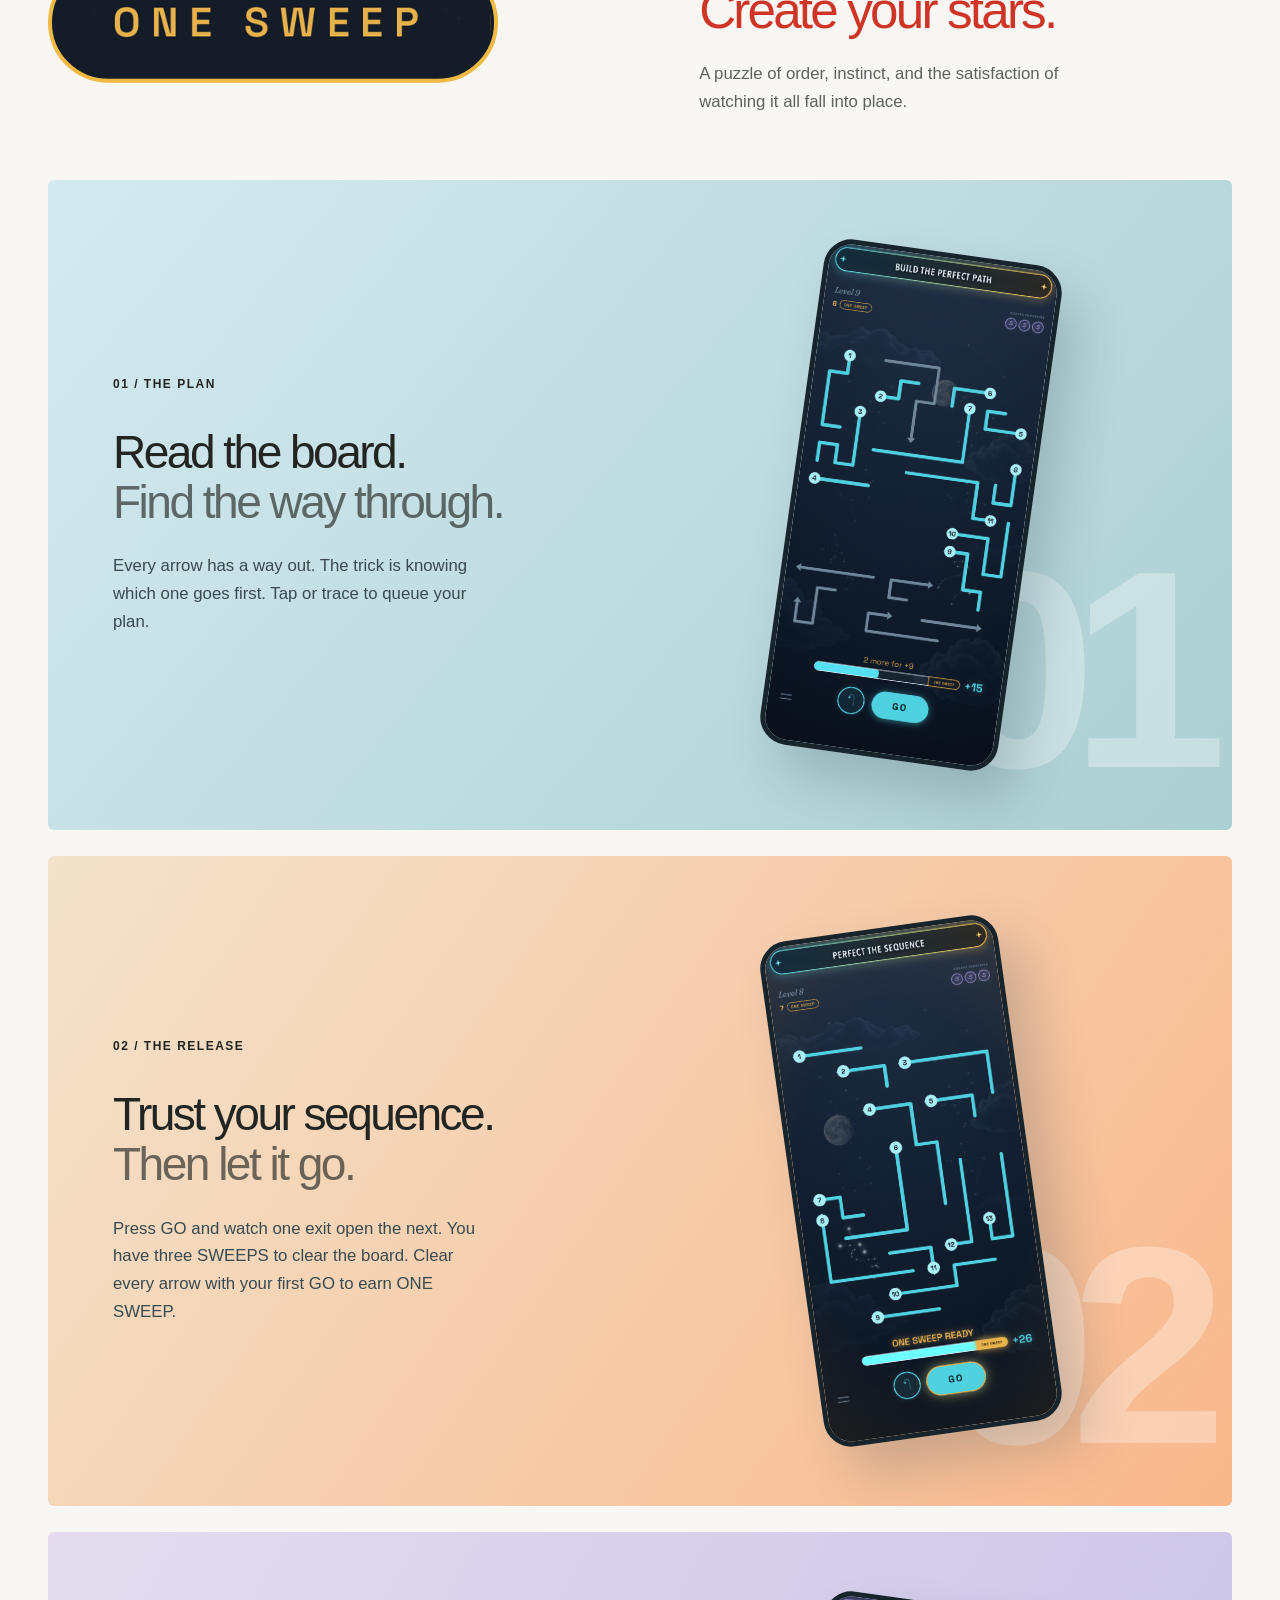
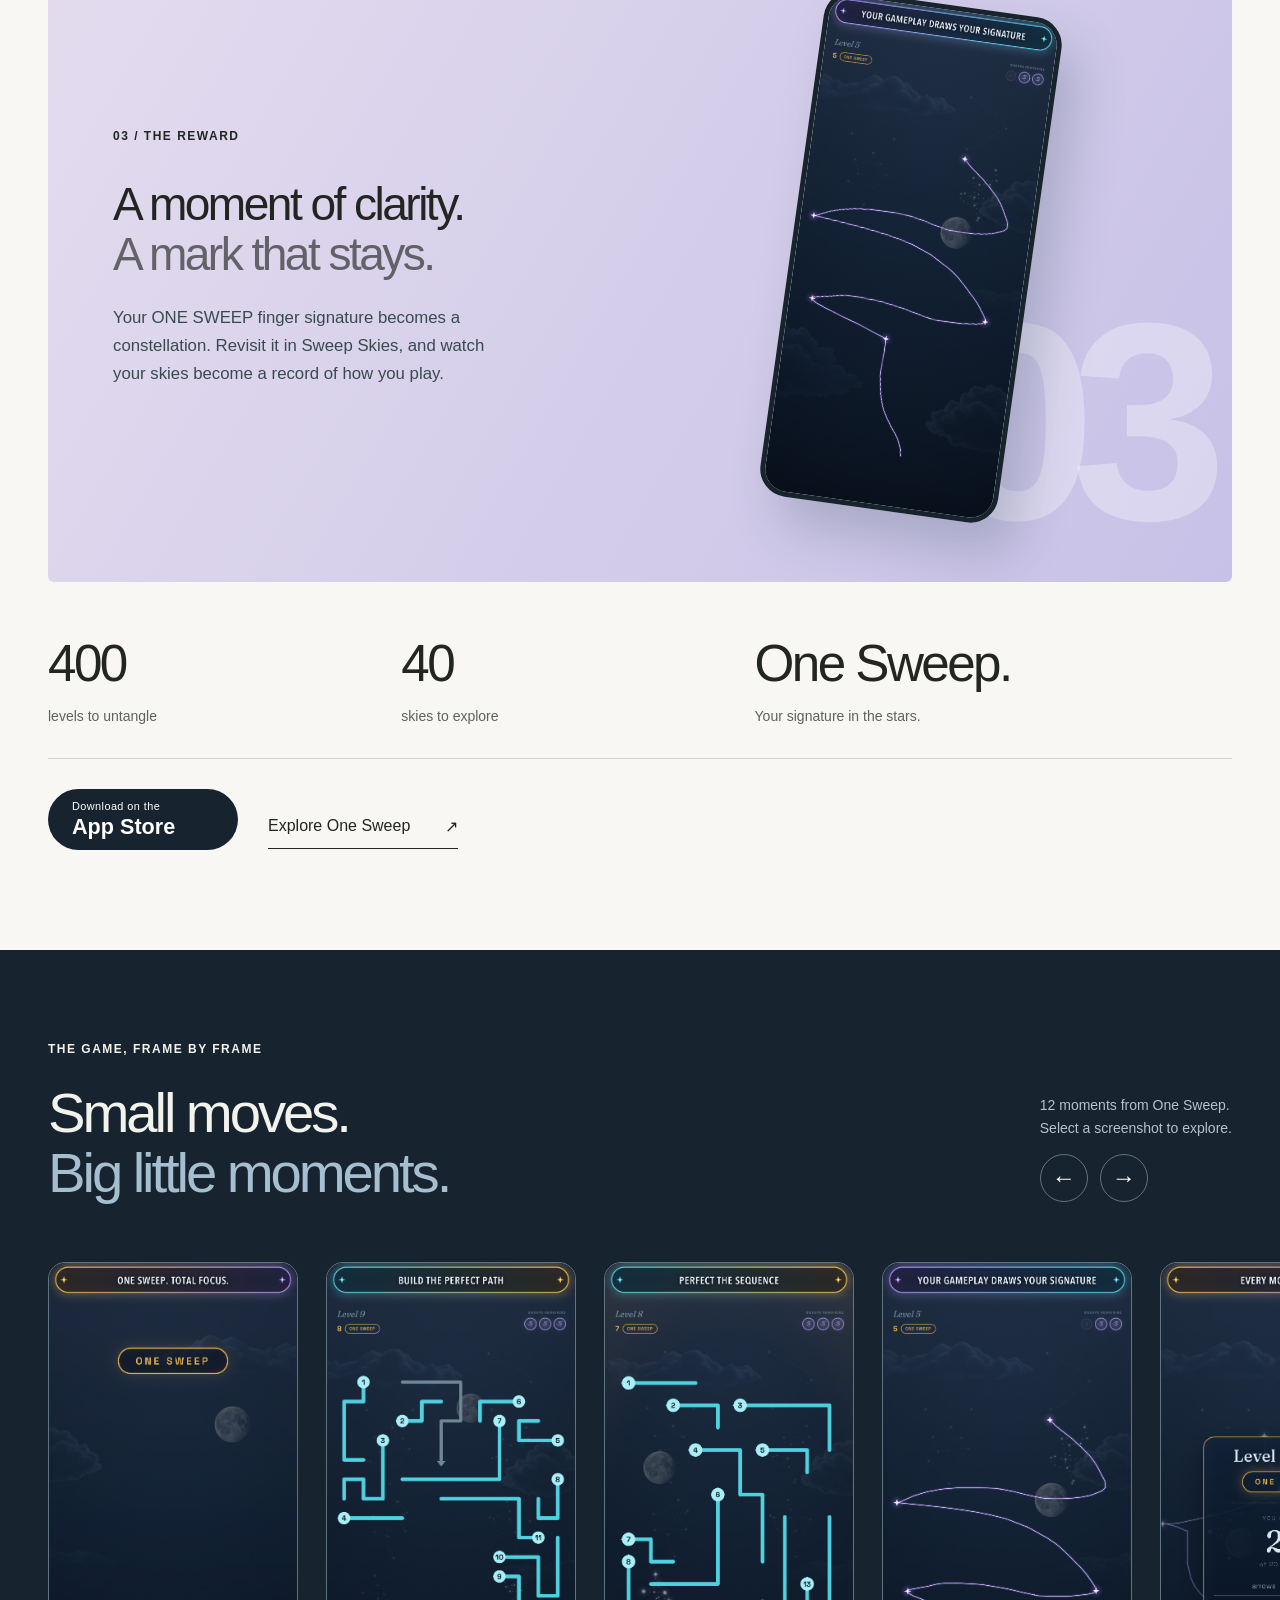
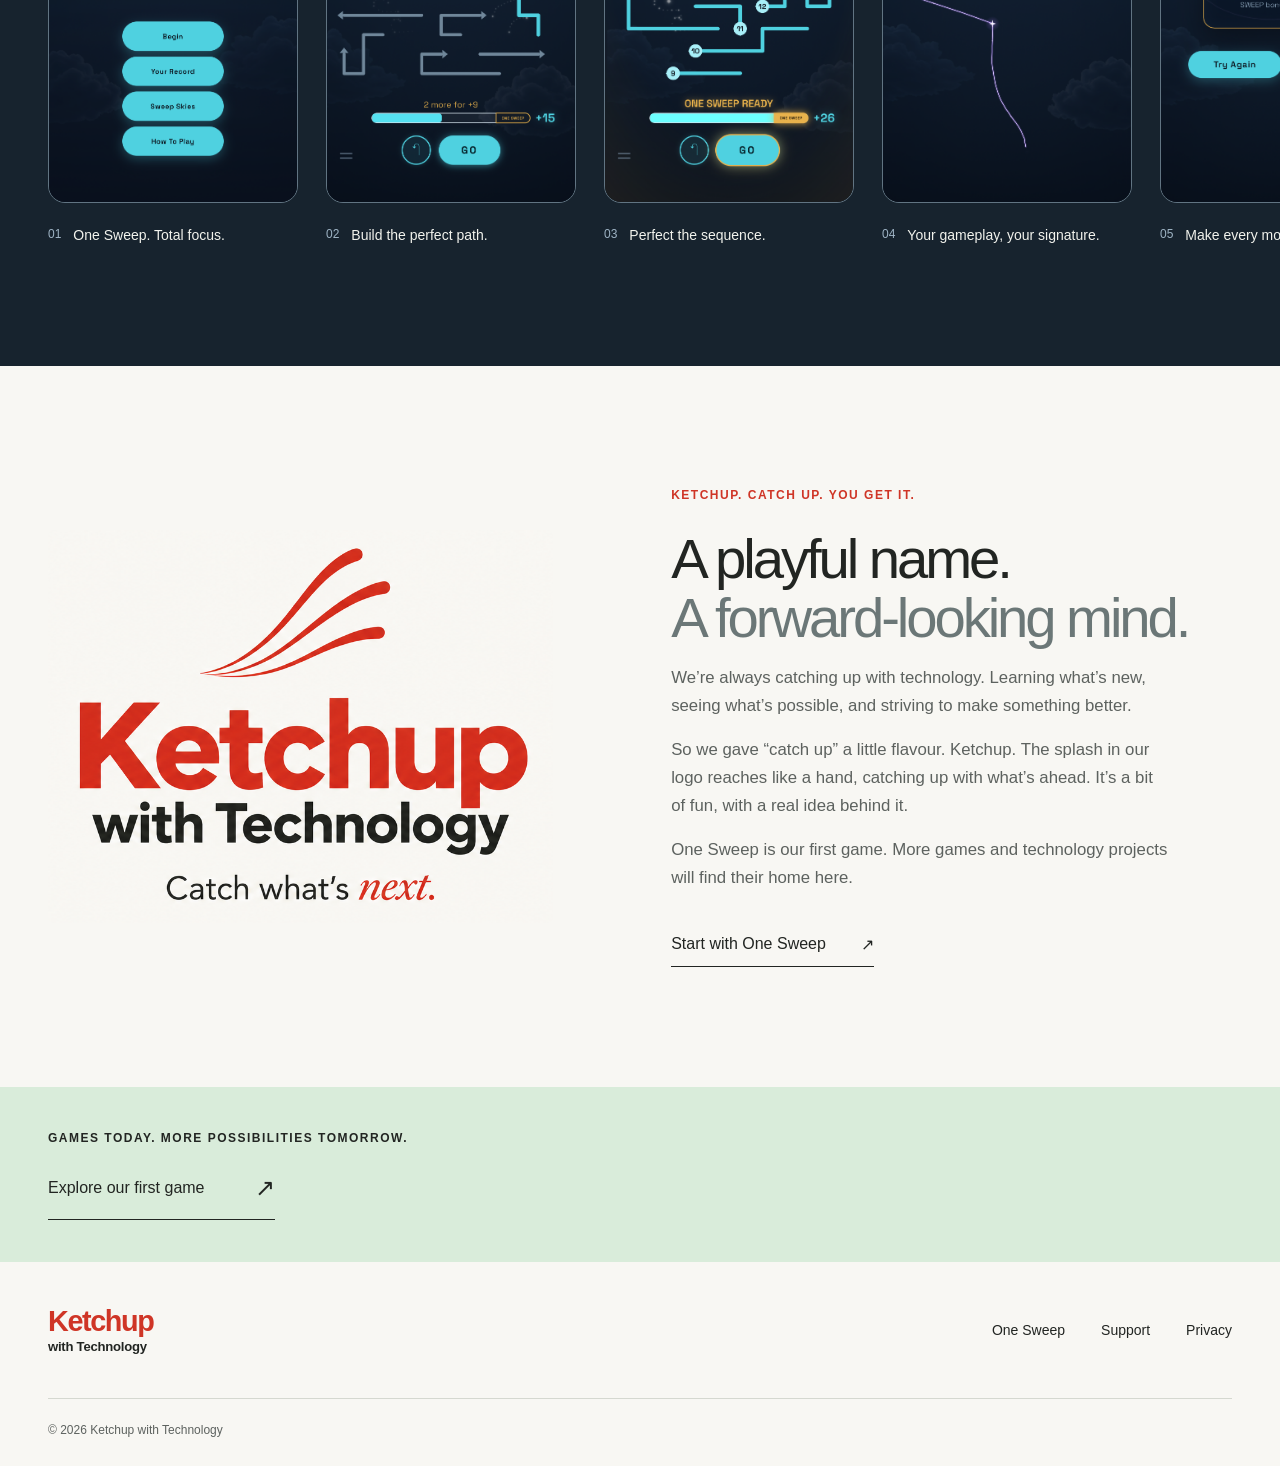
==== commit a0040c58: "Make One Sweep the dominant game-page brand" ====
--- a/index.html
+++ b/index.html
@@ -1 +1 @@
-<!doctype html><html lang="en"><head><meta charset="utf-8"><meta name="viewport" content="width=device-width, initial-scale=1"><meta name="theme-color" content="#f8f7f3"><meta name="description" content="Catch What's Next. Discover One Sweep, a one-thumb planning puzzle available now on the App Store."><title>Ketchup with Technology | Catch What's Next.</title><link rel="canonical" href="https://ketchupwithtechnology.com/"><link rel="stylesheet" href="./styles.css"><script src="./site.js" defer></script></head><body><a class="skip-link" href="#main">Skip to content</a><main id="main"><section class="hero" aria-labelledby="hero-title"><div class="centered-brand wrap"><h1 id="hero-title"><a class="wordmark brand-image" href="#" aria-label="Ketchup with Technology, home"><svg role="img" aria-label="Ketchup with Technology. Catch what’s next." viewBox="350 150 835 650"><image href="./assets/ketchup-brand-header.png" width="1536" height="1024"/></svg></a></h1></div><div class="cinema"><div class="cinema-light" aria-hidden="true"></div><div class="cinema-caption"><span>FIRST UP / ONE SWEEP</span><span>Plan. Sweep. Create Stars.</span></div><div class="cinema-screens"><a class="shot cinema-left" href="./assets/07-selecting-arrows.png" data-preview data-caption="Build your sequence in One Sweep." aria-label="Enlarge: Build your sequence in One Sweep."><img src="./assets/07-selecting-arrows.png" alt="Build your sequence in One Sweep." width="1206" height="2622" fetchpriority="high"></a><a class="shot cinema-middle" href="./assets/05-perfect-sequence.png" data-preview data-caption="A perfect sequence ready to launch." aria-label="Enlarge: A perfect sequence ready to launch."><img src="./assets/05-perfect-sequence.png" alt="A perfect sequence ready to launch." width="1206" height="2622" fetchpriority="high"></a><a class="shot cinema-right" href="./assets/02-sweep-signature.png" data-preview data-caption="Your finger signature becomes a constellation." aria-label="Enlarge: Your finger signature becomes a constellation."><img src="./assets/02-sweep-signature.png" alt="Your finger signature becomes a constellation." width="1206" height="2622" fetchpriority="high"></a></div><div class="cinema-bottom"><a href="#one-sweep">Explore the game <span aria-hidden="true">↓</span></a><button class="motion-toggle" type="button" aria-pressed="false">Pause motion <span aria-hidden="true">Ⅱ</span></button></div></div><div class="hero-foot wrap"><span>Made with curiosity. And a little Ketchup.</span><span>SCROLL TO DISCOVER ↓</span></div></section><nav class="showcase-navigation wrap" aria-label="Main navigation"><a href="./one-sweep/">One Sweep <span aria-hidden="true">↗</span></a><a href="#about">Behind the name</a><a href="./support/">Support ↗</a><a class="nav-download" href="https://apps.apple.com/ca/app/one-sweep/id6807523722">Download ↗</a></nav><section class="game wrap" id="one-sweep" aria-labelledby="game-title"><div class="game-top"><p class="eyebrow">01 / THE FIRST CHAPTER</p><a class="status" href="https://apps.apple.com/ca/app/one-sweep/id6807523722">Available on the App Store ↗</a></div><div class="game-heading"><h2 id="game-title" class="badge-heading"><svg role="img" aria-label="One Sweep" viewBox="0 0 570 153"><defs><clipPath id="badge-artwork"><rect x="9" y="9" width="552" height="135" rx="67.5"/></clipPath></defs><rect x="2.5" y="2.5" width="565" height="148" rx="74" fill="#131d27"/><image href="./assets/04-one-sweep-badge.png" x="-320" y="-1235" width="1206" height="2622" clip-path="url(#badge-artwork)"/><rect x="2.5" y="2.5" width="565" height="148" rx="74" fill="none" stroke="#efb943" stroke-width="5"/></svg></h2><div><p class="game-lead">Plan the order.<br><span>Create your stars.</span></p><p>A puzzle of order, instinct, and the satisfaction of watching it all fall into place.</p></div></div><div class="story-scenes"><article class="story-scene blue"><div class="scene-copy"><p class="eyebrow">01 / THE PLAN</p><h3>Read the board.<br><span>Find the way through.</span></h3><p>Every arrow has a way out. The trick is knowing which one goes first. Tap or trace to queue your plan.</p></div><div class="scene-image"><a class="shot " href="./assets/07-selecting-arrows.png" data-preview data-caption="Level 9: selected cyan arrows numbered in order." aria-label="Enlarge: Level 9: selected cyan arrows numbered in order."><img src="./assets/07-selecting-arrows.png" alt="Level 9: selected cyan arrows numbered in order." width="1206" height="2622" loading="lazy"></a><span class="scene-index" aria-hidden="true">01</span></div></article><article class="story-scene peach"><div class="scene-copy"><p class="eyebrow">02 / THE RELEASE</p><h3>Trust your sequence.<br><span>Then let it go.</span></h3><p>Press GO and watch one exit open the next. You have three SWEEPS to clear the board. Clear every arrow with your first GO to earn ONE SWEEP.</p></div><div class="scene-image"><a class="shot " href="./assets/05-perfect-sequence.png" data-preview data-caption="Thirteen arrows queued for a ONE SWEEP clear." aria-label="Enlarge: Thirteen arrows queued for a ONE SWEEP clear."><img src="./assets/05-perfect-sequence.png" alt="Thirteen arrows queued for a ONE SWEEP clear." width="1206" height="2622" loading="lazy"></a><span class="scene-index" aria-hidden="true">02</span></div></article><article class="story-scene lilac"><div class="scene-copy"><p class="eyebrow">03 / THE REWARD</p><h3>A moment of clarity.<br><span>A mark that stays.</span></h3><p>Your ONE SWEEP finger signature becomes a constellation. Revisit it in Sweep Skies, and watch your skies become a record of how you play.</p></div><div class="scene-image"><a class="shot " href="./assets/02-sweep-signature.png" data-preview data-caption="A purple finger signature stretching across the moonlit sky." aria-label="Enlarge: A purple finger signature stretching across the moonlit sky."><img src="./assets/02-sweep-signature.png" alt="A purple finger signature stretching across the moonlit sky." width="1206" height="2622" loading="lazy"></a><span class="scene-index" aria-hidden="true">03</span></div></article></div><div class="facts"><p><strong>400</strong>levels to untangle</p><p><strong>40</strong>skies to explore</p><p><strong>One Sweep.</strong>Your signature in the stars.</p></div><div class="release-actions"><a class="app-store-button" href="https://apps.apple.com/ca/app/one-sweep/id6807523722"><span>Download on the</span><strong>App Store</strong></a><a class="text-link" href="./one-sweep/">Explore One Sweep <span aria-hidden="true">↗</span></a></div></section><section class="gallery-section" aria-labelledby="gallery-title"><div class="wrap gallery-heading"><div><p class="eyebrow">THE GAME, FRAME BY FRAME</p><h2 id="gallery-title">Small moves.<br><span>Big little moments.</span></h2></div><div class="gallery-controls"><p>12 moments from One Sweep.<br>Select a screenshot to explore.</p><div><button type="button" data-gallery-step="-1" aria-label="Previous screenshots">←</button><button type="button" data-gallery-step="1" aria-label="Next screenshots">→</button></div></div></div><div class="gallery" tabindex="0" role="region" aria-label="One Sweep screenshot gallery; scroll horizontally to explore"><figure><a class="shot " href="./assets/01-home.png" data-preview data-caption="The One Sweep home screen with Begin, Your Record, Sweep Skies and How To Play." aria-label="Enlarge: The One Sweep home screen with Begin, Your Record, Sweep Skies and How To Play."><img src="./assets/01-home.png" alt="The One Sweep home screen with Begin, Your Record, Sweep Skies and How To Play." width="1206" height="2622" loading="lazy"></a><figcaption><span>01</span>One Sweep. Total focus.</figcaption></figure><figure><a class="shot " href="./assets/07-selecting-arrows.png" data-preview data-caption="Level 9 with selected cyan arrows numbered in queue order." aria-label="Enlarge: Level 9 with selected cyan arrows numbered in queue order."><img src="./assets/07-selecting-arrows.png" alt="Level 9 with selected cyan arrows numbered in queue order." width="1206" height="2622" loading="lazy"></a><figcaption><span>02</span>Build the perfect path.</figcaption></figure><figure><a class="shot " href="./assets/05-perfect-sequence.png" data-preview data-caption="All thirteen arrows queued, with ONE SWEEP READY above GO." aria-label="Enlarge: All thirteen arrows queued, with ONE SWEEP READY above GO."><img src="./assets/05-perfect-sequence.png" alt="All thirteen arrows queued, with ONE SWEEP READY above GO." width="1206" height="2622" loading="lazy"></a><figcaption><span>03</span>Perfect the sequence.</figcaption></figure><figure><a class="shot " href="./assets/02-sweep-signature.png" data-preview data-caption="A purple signature traced across the moonlit sky after a clear." aria-label="Enlarge: A purple signature traced across the moonlit sky after a clear."><img src="./assets/02-sweep-signature.png" alt="A purple signature traced across the moonlit sky after a clear." width="1206" height="2622" loading="lazy"></a><figcaption><span>04</span>Your gameplay, your signature.</figcaption></figure><figure><a class="shot " href="./assets/03-scorecard.png" data-preview data-caption="Level 6 cleared in ONE SWEEP with 20 of 20 possible points." aria-label="Enlarge: Level 6 cleared in ONE SWEEP with 20 of 20 possible points."><img src="./assets/03-scorecard.png" alt="Level 6 cleared in ONE SWEEP with 20 of 20 possible points." width="1206" height="2622" loading="lazy"></a><figcaption><span>05</span>Make every move count.</figcaption></figure><figure><a class="shot " href="./assets/04-one-sweep-badge.png" data-preview data-caption="A gold ONE SWEEP badge awarded after clearing the board." aria-label="Enlarge: A gold ONE SWEEP badge awarded after clearing the board."><img src="./assets/04-one-sweep-badge.png" alt="A gold ONE SWEEP badge awarded after clearing the board." width="1206" height="2622" loading="lazy"></a><figcaption><span>06</span>Earn the ONE SWEEP.</figcaption></figure><figure><a class="shot " href="./assets/06-sweep-to-stars.png" data-preview data-caption="A completed signature settling among the stars." aria-label="Enlarge: A completed signature settling among the stars."><img src="./assets/06-sweep-to-stars.png" alt="A completed signature settling among the stars." width="1206" height="2622" loading="lazy"></a><figcaption><span>07</span>Turn SWEEPs into stars.</figcaption></figure><figure><a class="shot " href="./assets/08-sky-one-complete.png" data-preview data-caption="Sky 1 complete, with all ten levels cleared in ONE SWEEP." aria-label="Enlarge: Sky 1 complete, with all ten levels cleared in ONE SWEEP."><img src="./assets/08-sky-one-complete.png" alt="Sky 1 complete, with all ten levels cleared in ONE SWEEP." width="1206" height="2622" loading="lazy"></a><figcaption><span>08</span>Master an entire sky.</figcaption></figure><figure><a class="shot " href="./assets/09-completed-sky.png" data-preview data-caption="All ten earned constellation signatures in Clear Midnight." aria-label="Enlarge: All ten earned constellation signatures in Clear Midnight."><img src="./assets/09-completed-sky.png" alt="All ten earned constellation signatures in Clear Midnight." width="1206" height="2622" loading="lazy"></a><figcaption><span>09</span>Your constellations, together.</figcaption></figure><figure><a class="shot " href="./assets/10-replay-signature.png" data-preview data-caption="A saved Level 4 constellation being replayed in Sweep Skies." aria-label="Enlarge: A saved Level 4 constellation being replayed in Sweep Skies."><img src="./assets/10-replay-signature.png" alt="A saved Level 4 constellation being replayed in Sweep Skies." width="1206" height="2622" loading="lazy"></a><figcaption><span>10</span>Replay your signature.</figcaption></figure><figure><a class="shot " href="./assets/11-sweep-skies.png" data-preview data-caption="The Sweep Skies collection with Sky 1 perfect and Sky 2 in progress." aria-label="Enlarge: The Sweep Skies collection with Sky 1 perfect and Sky 2 in progress."><img src="./assets/11-sweep-skies.png" alt="The Sweep Skies collection with Sky 1 perfect and Sky 2 in progress." width="1206" height="2622" loading="lazy"></a><figcaption><span>11</span>Explore 40 skies.</figcaption></figure><figure><a class="shot " href="./assets/12-constellation-carryover.png" data-preview data-caption="Level 14 arrows over a purple sky with previously earned constellations." aria-label="Enlarge: Level 14 arrows over a purple sky with previously earned constellations."><img src="./assets/12-constellation-carryover.png" alt="Level 14 arrows over a purple sky with previously earned constellations." width="1206" height="2622" loading="lazy"></a><figcaption><span>12</span>Keep your stars with you.</figcaption></figure></div></section><section class="about wrap" id="about" aria-labelledby="about-title"><div class="about-art"><img src="./assets/studio-startup.png" alt="Ketchup with Technology Studios logo from the game startup screen, with red and cyan trails." width="941" height="1672" loading="lazy"><span>KETCHUP WITH TECHNOLOGY</span></div><div class="about-copy"><p class="eyebrow">KETCHUP. CATCH UP. YOU GET IT.</p><h2 id="about-title">A playful name.<br><span>A forward-looking mind.</span></h2><p>We’re always catching up with technology. Learning what’s new, seeing what’s possible, and striving to make something better.</p><p>So we gave “catch up” a little flavour. Ketchup. The splash in our logo reaches like a hand, catching up with what’s ahead. It’s a bit of fun, with a real idea behind it.</p><p>One Sweep is our first game. More games and technology projects will find their home here.</p><a class="text-link" href="#one-sweep">Start with One Sweep <span aria-hidden="true">↗</span></a></div></section><section class="next"><div class="wrap"><p class="eyebrow">GAMES TODAY. MORE POSSIBILITIES TOMORROW.</p><a class="button" href="#one-sweep">Explore our first game <span aria-hidden="true">↗</span></a></div></section></main><footer class="wrap footer"><a class="wordmark" href="#">Ketchup<span>with Technology</span></a><nav aria-label="Footer navigation"><a href="./one-sweep/">One Sweep</a><a href="./support/">Support</a><a href="./privacy/">Privacy</a></nav><p>© 2026 Ketchup with Technology</p></footer><dialog aria-labelledby="preview-caption" id="image-preview"><button type="button" class="close-preview" aria-label="Close screenshot preview">Close ×</button><img alt="" width="1206" height="2622"><p id="preview-caption"></p></dialog></body></html>
+<!doctype html><html lang="en"><head><meta charset="utf-8"><meta name="viewport" content="width=device-width, initial-scale=1"><meta name="theme-color" content="#f8f7f3"><meta name="description" content="Catch What's Next. Discover One Sweep, a one-thumb planning puzzle available now on the App Store."><title>Ketchup with Technology | Catch What's Next.</title><link rel="canonical" href="https://ketchupwithtechnology.com/"><link rel="stylesheet" href="./styles.css"><script src="./site.js" defer></script></head><body><a class="skip-link" href="#main">Skip to content</a><main id="main"><section class="hero" aria-labelledby="hero-title"><div class="centered-brand wrap"><h1 id="hero-title"><a class="wordmark brand-image" href="#" aria-label="Ketchup with Technology, home"><svg role="img" aria-label="Ketchup with Technology. Catch what’s next." viewBox="350 150 835 650"><image href="./assets/ketchup-brand-header.png" width="1536" height="1024"/></svg></a></h1></div><div class="cinema"><div class="cinema-light" aria-hidden="true"></div><div class="cinema-caption"><span>FIRST UP / ONE SWEEP</span><span>Plan. Sweep. Create Stars.</span></div><div class="cinema-screens"><a class="shot cinema-left" href="./assets/07-selecting-arrows.png" data-preview data-caption="Build your sequence in One Sweep." aria-label="Enlarge: Build your sequence in One Sweep."><img src="./assets/07-selecting-arrows.png" alt="Build your sequence in One Sweep." width="1206" height="2622" fetchpriority="high"></a><a class="shot cinema-middle" href="./assets/05-perfect-sequence.png" data-preview data-caption="A perfect sequence ready to launch." aria-label="Enlarge: A perfect sequence ready to launch."><img src="./assets/05-perfect-sequence.png" alt="A perfect sequence ready to launch." width="1206" height="2622" fetchpriority="high"></a><a class="shot cinema-right" href="./assets/02-sweep-signature.png" data-preview data-caption="Your finger signature becomes a constellation." aria-label="Enlarge: Your finger signature becomes a constellation."><img src="./assets/02-sweep-signature.png" alt="Your finger signature becomes a constellation." width="1206" height="2622" fetchpriority="high"></a></div><div class="cinema-bottom"><a href="#one-sweep">Explore the game <span aria-hidden="true">↓</span></a><button class="motion-toggle" type="button" aria-pressed="false">Pause motion <span aria-hidden="true">Ⅱ</span></button></div></div><div class="hero-foot wrap"><span>Made with curiosity. And a little Ketchup.</span><span>SCROLL TO DISCOVER ↓</span></div></section><nav class="showcase-navigation wrap" aria-label="Main navigation"><a href="./one-sweep/">One Sweep <span aria-hidden="true">↗</span></a><a href="#about">Behind the name</a><a href="./support/">Support ↗</a><a class="nav-download" href="https://apps.apple.com/ca/app/one-sweep/id6807523722">Download ↗</a></nav><section class="game wrap" id="one-sweep" aria-labelledby="game-title"><div class="game-top"><p class="eyebrow">01 / THE FIRST CHAPTER</p><a class="status" href="https://apps.apple.com/ca/app/one-sweep/id6807523722">Available on the App Store ↗</a></div><div class="game-heading"><h2 id="game-title" class="badge-heading"><svg role="img" aria-label="One Sweep" viewBox="0 0 570 153"><defs><clipPath id="badge-artwork"><rect x="9" y="9" width="552" height="135" rx="67.5"/></clipPath></defs><rect x="2.5" y="2.5" width="565" height="148" rx="74" fill="#131d27"/><image href="./assets/04-one-sweep-badge.png" x="-320" y="-1235" width="1206" height="2622" clip-path="url(#badge-artwork)"/><rect x="2.5" y="2.5" width="565" height="148" rx="74" fill="none" stroke="#efb943" stroke-width="5"/></svg></h2><div><p class="game-lead">Plan the order.<br><span>Create your stars.</span></p><p>A puzzle of order, instinct, and the satisfaction of watching it all fall into place.</p></div></div><div class="story-scenes"><article class="story-scene blue"><div class="scene-copy"><p class="eyebrow">01 / THE PLAN</p><h3>Read the board.<br><span>Find the way through.</span></h3><p>Every arrow has a way out. The trick is knowing which one goes first. Tap or trace to queue your plan.</p></div><div class="scene-image"><a class="shot " href="./assets/07-selecting-arrows.png" data-preview data-caption="Level 9: selected cyan arrows numbered in order." aria-label="Enlarge: Level 9: selected cyan arrows numbered in order."><img src="./assets/07-selecting-arrows.png" alt="Level 9: selected cyan arrows numbered in order." width="1206" height="2622" loading="lazy"></a><span class="scene-index" aria-hidden="true">01</span></div></article><article class="story-scene peach"><div class="scene-copy"><p class="eyebrow">02 / THE RELEASE</p><h3>Trust your sequence.<br><span>Then let it go.</span></h3><p>Press GO and watch one exit open the next. You have three SWEEPS to clear the board. Clear every arrow with your first GO to earn ONE SWEEP.</p></div><div class="scene-image"><a class="shot " href="./assets/05-perfect-sequence.png" data-preview data-caption="Thirteen arrows queued for a ONE SWEEP clear." aria-label="Enlarge: Thirteen arrows queued for a ONE SWEEP clear."><img src="./assets/05-perfect-sequence.png" alt="Thirteen arrows queued for a ONE SWEEP clear." width="1206" height="2622" loading="lazy"></a><span class="scene-index" aria-hidden="true">02</span></div></article><article class="story-scene lilac"><div class="scene-copy"><p class="eyebrow">03 / THE REWARD</p><h3>A moment of clarity.<br><span>A mark that stays.</span></h3><p>Your ONE SWEEP finger signature becomes a constellation. Revisit it in Sweep Skies, and watch your skies become a record of how you play.</p></div><div class="scene-image"><a class="shot " href="./assets/02-sweep-signature.png" data-preview data-caption="A purple finger signature stretching across the moonlit sky." aria-label="Enlarge: A purple finger signature stretching across the moonlit sky."><img src="./assets/02-sweep-signature.png" alt="A purple finger signature stretching across the moonlit sky." width="1206" height="2622" loading="lazy"></a><span class="scene-index" aria-hidden="true">03</span></div></article></div><div class="facts"><p><strong>400</strong>levels to untangle</p><p><strong>40</strong>skies to explore</p><p><strong>One Sweep.</strong>Your signature in the stars.</p></div><div class="release-actions"><a class="app-store-button" href="https://apps.apple.com/ca/app/one-sweep/id6807523722"><span>Download on the</span><strong>App Store</strong></a><a class="text-link" href="./one-sweep/">Explore One Sweep <span aria-hidden="true">↗</span></a></div></section><section class="gallery-section" aria-labelledby="gallery-title"><div class="wrap gallery-heading"><div><p class="eyebrow">THE GAME, FRAME BY FRAME</p><h2 id="gallery-title">Small moves.<br><span>Big little moments.</span></h2></div><div class="gallery-controls"><p>12 moments from One Sweep.<br>Select a screenshot to explore.</p><div><button type="button" data-gallery-step="-1" aria-label="Previous screenshots">←</button><button type="button" data-gallery-step="1" aria-label="Next screenshots">→</button></div></div></div><div class="gallery" tabindex="0" role="region" aria-label="One Sweep screenshot gallery; scroll horizontally to explore"><figure><a class="shot " href="./assets/01-home.png" data-preview data-caption="The One Sweep home screen with Begin, Your Record, Sweep Skies and How To Play." aria-label="Enlarge: The One Sweep home screen with Begin, Your Record, Sweep Skies and How To Play."><img src="./assets/01-home.png" alt="The One Sweep home screen with Begin, Your Record, Sweep Skies and How To Play." width="1206" height="2622" loading="lazy"></a><figcaption><span>01</span>One Sweep. Total focus.</figcaption></figure><figure><a class="shot " href="./assets/07-selecting-arrows.png" data-preview data-caption="Level 9 with selected cyan arrows numbered in queue order." aria-label="Enlarge: Level 9 with selected cyan arrows numbered in queue order."><img src="./assets/07-selecting-arrows.png" alt="Level 9 with selected cyan arrows numbered in queue order." width="1206" height="2622" loading="lazy"></a><figcaption><span>02</span>Build the perfect path.</figcaption></figure><figure><a class="shot " href="./assets/05-perfect-sequence.png" data-preview data-caption="All thirteen arrows queued, with ONE SWEEP READY above GO." aria-label="Enlarge: All thirteen arrows queued, with ONE SWEEP READY above GO."><img src="./assets/05-perfect-sequence.png" alt="All thirteen arrows queued, with ONE SWEEP READY above GO." width="1206" height="2622" loading="lazy"></a><figcaption><span>03</span>Perfect the sequence.</figcaption></figure><figure><a class="shot " href="./assets/02-sweep-signature.png" data-preview data-caption="A purple signature traced across the moonlit sky after a clear." aria-label="Enlarge: A purple signature traced across the moonlit sky after a clear."><img src="./assets/02-sweep-signature.png" alt="A purple signature traced across the moonlit sky after a clear." width="1206" height="2622" loading="lazy"></a><figcaption><span>04</span>Your gameplay, your signature.</figcaption></figure><figure><a class="shot " href="./assets/03-scorecard.png" data-preview data-caption="Level 6 cleared in ONE SWEEP with 20 of 20 possible points." aria-label="Enlarge: Level 6 cleared in ONE SWEEP with 20 of 20 possible points."><img src="./assets/03-scorecard.png" alt="Level 6 cleared in ONE SWEEP with 20 of 20 possible points." width="1206" height="2622" loading="lazy"></a><figcaption><span>05</span>Make every move count.</figcaption></figure><figure><a class="shot " href="./assets/04-one-sweep-badge.png" data-preview data-caption="A gold ONE SWEEP badge awarded after clearing the board." aria-label="Enlarge: A gold ONE SWEEP badge awarded after clearing the board."><img src="./assets/04-one-sweep-badge.png" alt="A gold ONE SWEEP badge awarded after clearing the board." width="1206" height="2622" loading="lazy"></a><figcaption><span>06</span>Earn the ONE SWEEP.</figcaption></figure><figure><a class="shot " href="./assets/06-sweep-to-stars.png" data-preview data-caption="A completed signature settling among the stars." aria-label="Enlarge: A completed signature settling among the stars."><img src="./assets/06-sweep-to-stars.png" alt="A completed signature settling among the stars." width="1206" height="2622" loading="lazy"></a><figcaption><span>07</span>Turn SWEEPs into stars.</figcaption></figure><figure><a class="shot " href="./assets/08-sky-one-complete.png" data-preview data-caption="Sky 1 complete, with all ten levels cleared in ONE SWEEP." aria-label="Enlarge: Sky 1 complete, with all ten levels cleared in ONE SWEEP."><img src="./assets/08-sky-one-complete.png" alt="Sky 1 complete, with all ten levels cleared in ONE SWEEP." width="1206" height="2622" loading="lazy"></a><figcaption><span>08</span>Master an entire sky.</figcaption></figure><figure><a class="shot " href="./assets/09-completed-sky.png" data-preview data-caption="All ten earned constellation signatures in Clear Midnight." aria-label="Enlarge: All ten earned constellation signatures in Clear Midnight."><img src="./assets/09-completed-sky.png" alt="All ten earned constellation signatures in Clear Midnight." width="1206" height="2622" loading="lazy"></a><figcaption><span>09</span>Your constellations, together.</figcaption></figure><figure><a class="shot " href="./assets/10-replay-signature.png" data-preview data-caption="A saved Level 4 constellation being replayed in Sweep Skies." aria-label="Enlarge: A saved Level 4 constellation being replayed in Sweep Skies."><img src="./assets/10-replay-signature.png" alt="A saved Level 4 constellation being replayed in Sweep Skies." width="1206" height="2622" loading="lazy"></a><figcaption><span>10</span>Replay your signature.</figcaption></figure><figure><a class="shot " href="./assets/11-sweep-skies.png" data-preview data-caption="The Sweep Skies collection with Sky 1 perfect and Sky 2 in progress." aria-label="Enlarge: The Sweep Skies collection with Sky 1 perfect and Sky 2 in progress."><img src="./assets/11-sweep-skies.png" alt="The Sweep Skies collection with Sky 1 perfect and Sky 2 in progress." width="1206" height="2622" loading="lazy"></a><figcaption><span>11</span>Explore 40 skies.</figcaption></figure><figure><a class="shot " href="./assets/12-constellation-carryover.png" data-preview data-caption="Level 14 arrows over a purple sky with previously earned constellations." aria-label="Enlarge: Level 14 arrows over a purple sky with previously earned constellations."><img src="./assets/12-constellation-carryover.png" alt="Level 14 arrows over a purple sky with previously earned constellations." width="1206" height="2622" loading="lazy"></a><figcaption><span>12</span>Keep your stars with you.</figcaption></figure></div></section><section class="about wrap" id="about" aria-labelledby="about-title"><div class="about-art"><svg role="img" aria-label="Ketchup with Technology. Catch what’s next." viewBox="350 150 835 650"><image href="./assets/ketchup-brand-header.png" width="1536" height="1024"/></svg></div><div class="about-copy"><p class="eyebrow">KETCHUP. CATCH UP. YOU GET IT.</p><h2 id="about-title">A playful name.<br><span>A forward-looking mind.</span></h2><p>We’re always catching up with technology. Learning what’s new, seeing what’s possible, and striving to make something better.</p><p>So we gave “catch up” a little flavour. Ketchup. The splash in our logo reaches like a hand, catching up with what’s ahead. It’s a bit of fun, with a real idea behind it.</p><p>One Sweep is our first game. More games and technology projects will find their home here.</p><a class="text-link" href="#one-sweep">Start with One Sweep <span aria-hidden="true">↗</span></a></div></section><section class="next"><div class="wrap"><p class="eyebrow">GAMES TODAY. MORE POSSIBILITIES TOMORROW.</p><a class="button" href="#one-sweep">Explore our first game <span aria-hidden="true">↗</span></a></div></section></main><footer class="wrap footer"><a class="wordmark" href="#">Ketchup<span>with Technology</span></a><nav aria-label="Footer navigation"><a href="./one-sweep/">One Sweep</a><a href="./support/">Support</a><a href="./privacy/">Privacy</a></nav><p>© 2026 Ketchup with Technology</p></footer><dialog aria-labelledby="preview-caption" id="image-preview"><button type="button" class="close-preview" aria-label="Close screenshot preview">Close ×</button><img alt="" width="1206" height="2622"><p id="preview-caption"></p></dialog></body></html>
--- a/styles.css
+++ b/styles.css
@@ -122,3 +122,19 @@
 .status-panel .app-store-button.light:hover{background:#d8efdc}
 @media(max-width:900px){.page-hero-grid{grid-template-columns:1fr}.product-hero-visual{min-height:500px;margin-top:35px}.subpage-brand .brand-image{width:min(430px,100%)}.page-navigation{gap:26px}}
 @media(max-width:560px){.subpage-brand{padding:16px 0 22px}.subpage-brand .brand-image{width:min(330px,100%)}.page-navigation{gap:18px;font-size:.78rem;padding:14px 0}.page-navigation .nav-download{padding:8px 13px}.product-hero-visual{min-height:440px}.product-hero-visual .shot{width:190px}.product-hero-main{left:8%}.product-hero-side{right:4%}.release-actions{gap:20px}.status-panel .app-store-button{margin-top:20px}}
+
+/* The game page leads with the game brand; studio attribution moves to the footer. */
+.one-sweep-page-hero{padding-top:56px}
+.one-sweep-masthead{display:grid;justify-items:center;text-align:center;padding:10px 0 70px}
+.one-sweep-logo{width:min(760px,92%);margin:0;line-height:0}
+.one-sweep-logo svg{display:block;width:100%;height:auto;filter:drop-shadow(0 20px 34px #17232e28)}
+.one-sweep-masthead p{margin:24px 0 0;font-size:clamp(1.05rem,2vw,1.45rem);font-weight:700;letter-spacing:.16em;text-transform:uppercase;color:#936c25}
+.one-sweep-page-hero .page-title{font-size:clamp(42px,5.4vw,70px)}
+.game-studio-credit{display:flex;align-items:center;gap:22px}
+.game-studio-credit>span{font-size:.7rem;letter-spacing:.13em;text-transform:uppercase;color:var(--muted);white-space:nowrap}
+.footer-studio-logo{display:block;width:190px;line-height:0}
+.footer-studio-logo svg{display:block;width:100%;height:auto}
+.about-art{background:#f8f7f3}
+.about-art svg{display:block;width:100%;height:auto}
+@media(max-width:740px){.one-sweep-page-hero{padding-top:38px}.one-sweep-masthead{padding-bottom:46px}.one-sweep-logo{width:min(600px,100%)}.game-studio-credit{align-items:flex-start;flex-direction:column;gap:8px}.footer-studio-logo{width:165px}}
+@media(max-width:440px){.one-sweep-masthead p{font-size:.76rem;letter-spacing:.11em}.one-sweep-masthead{padding-bottom:38px}.one-sweep-logo{width:100%}}
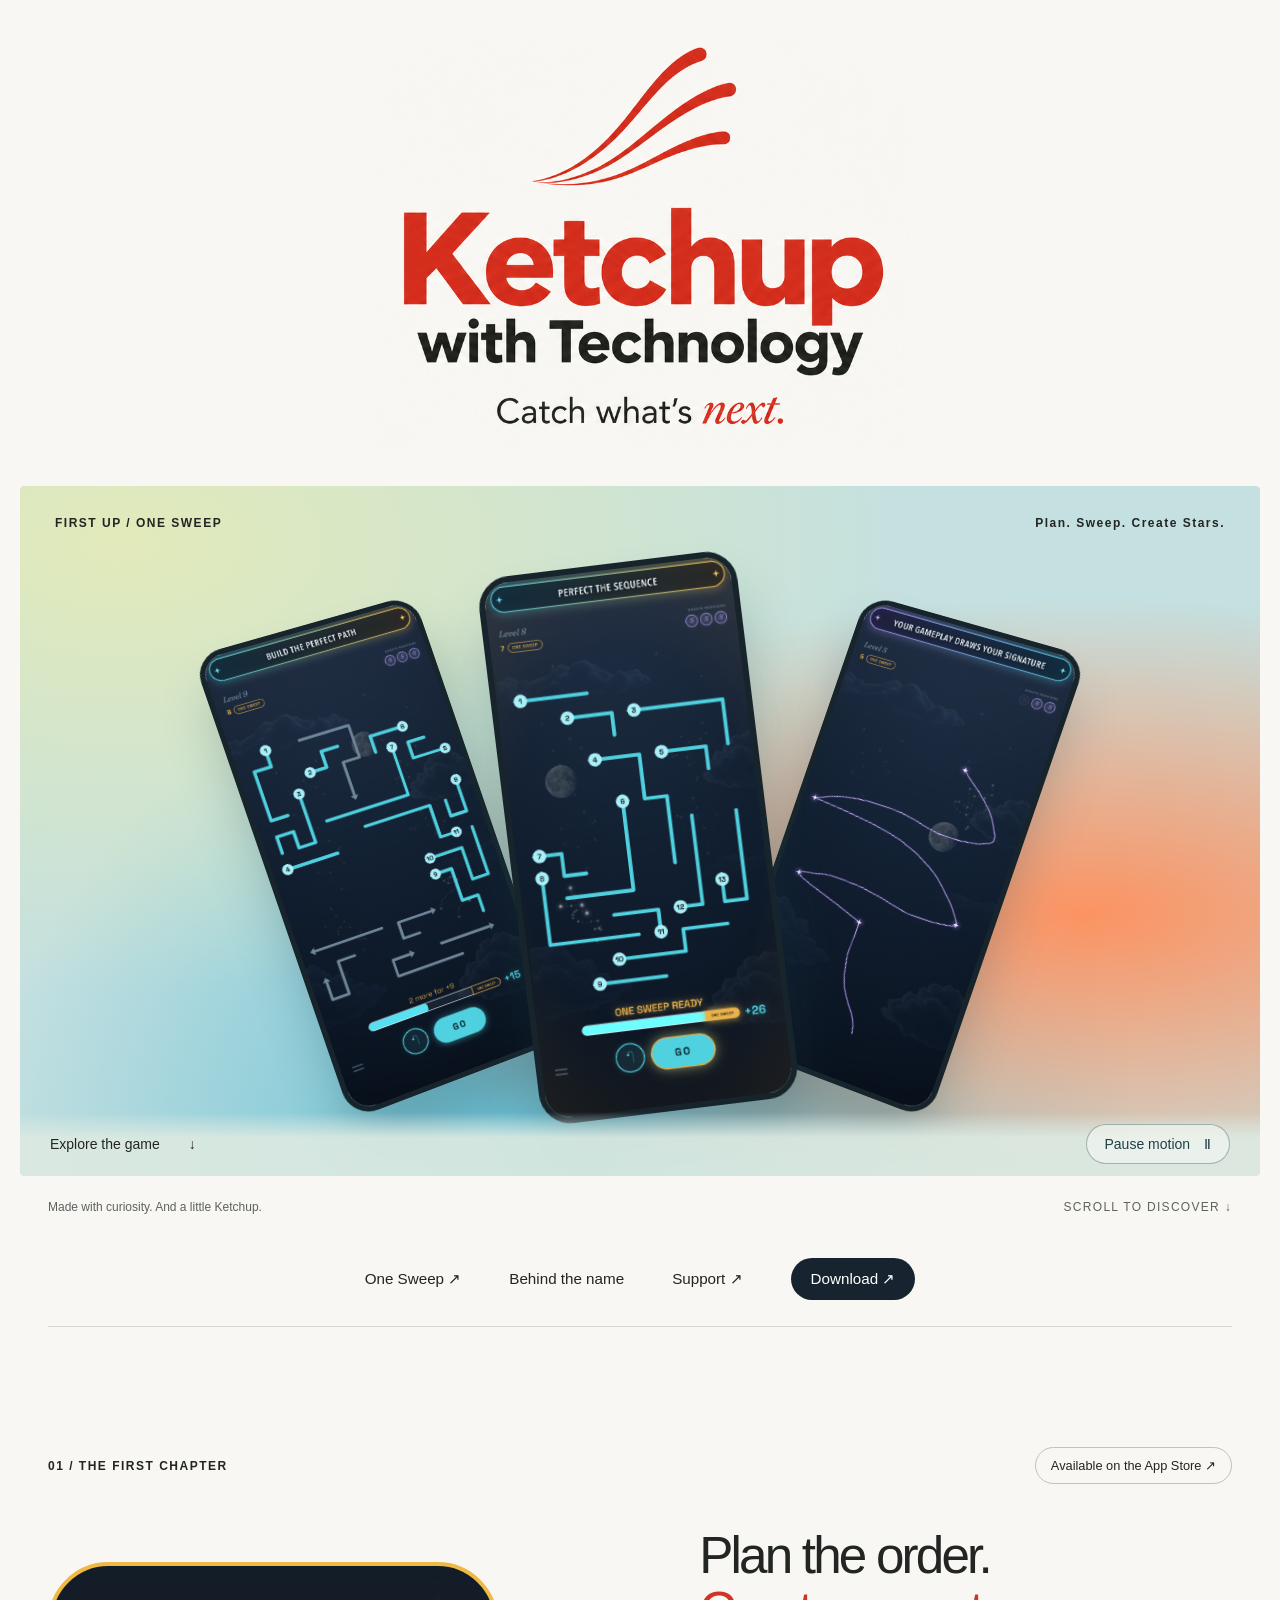
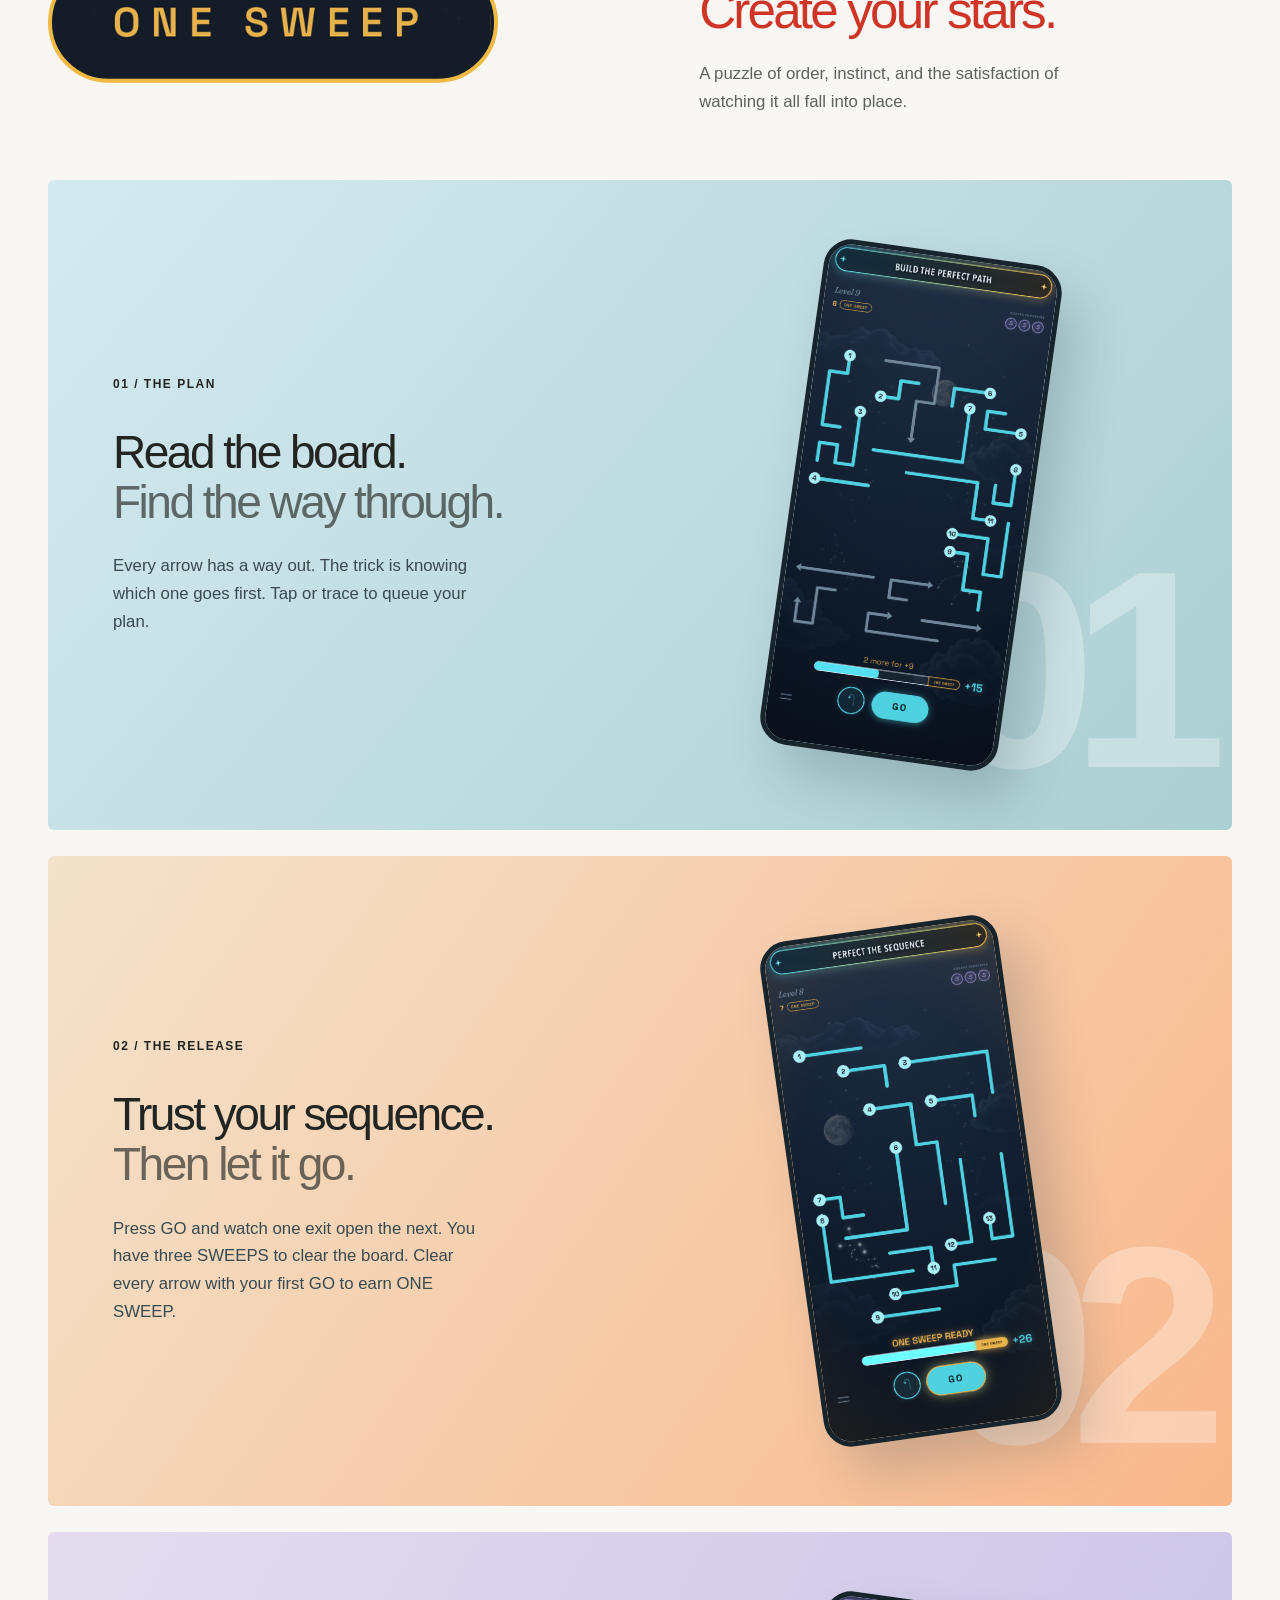
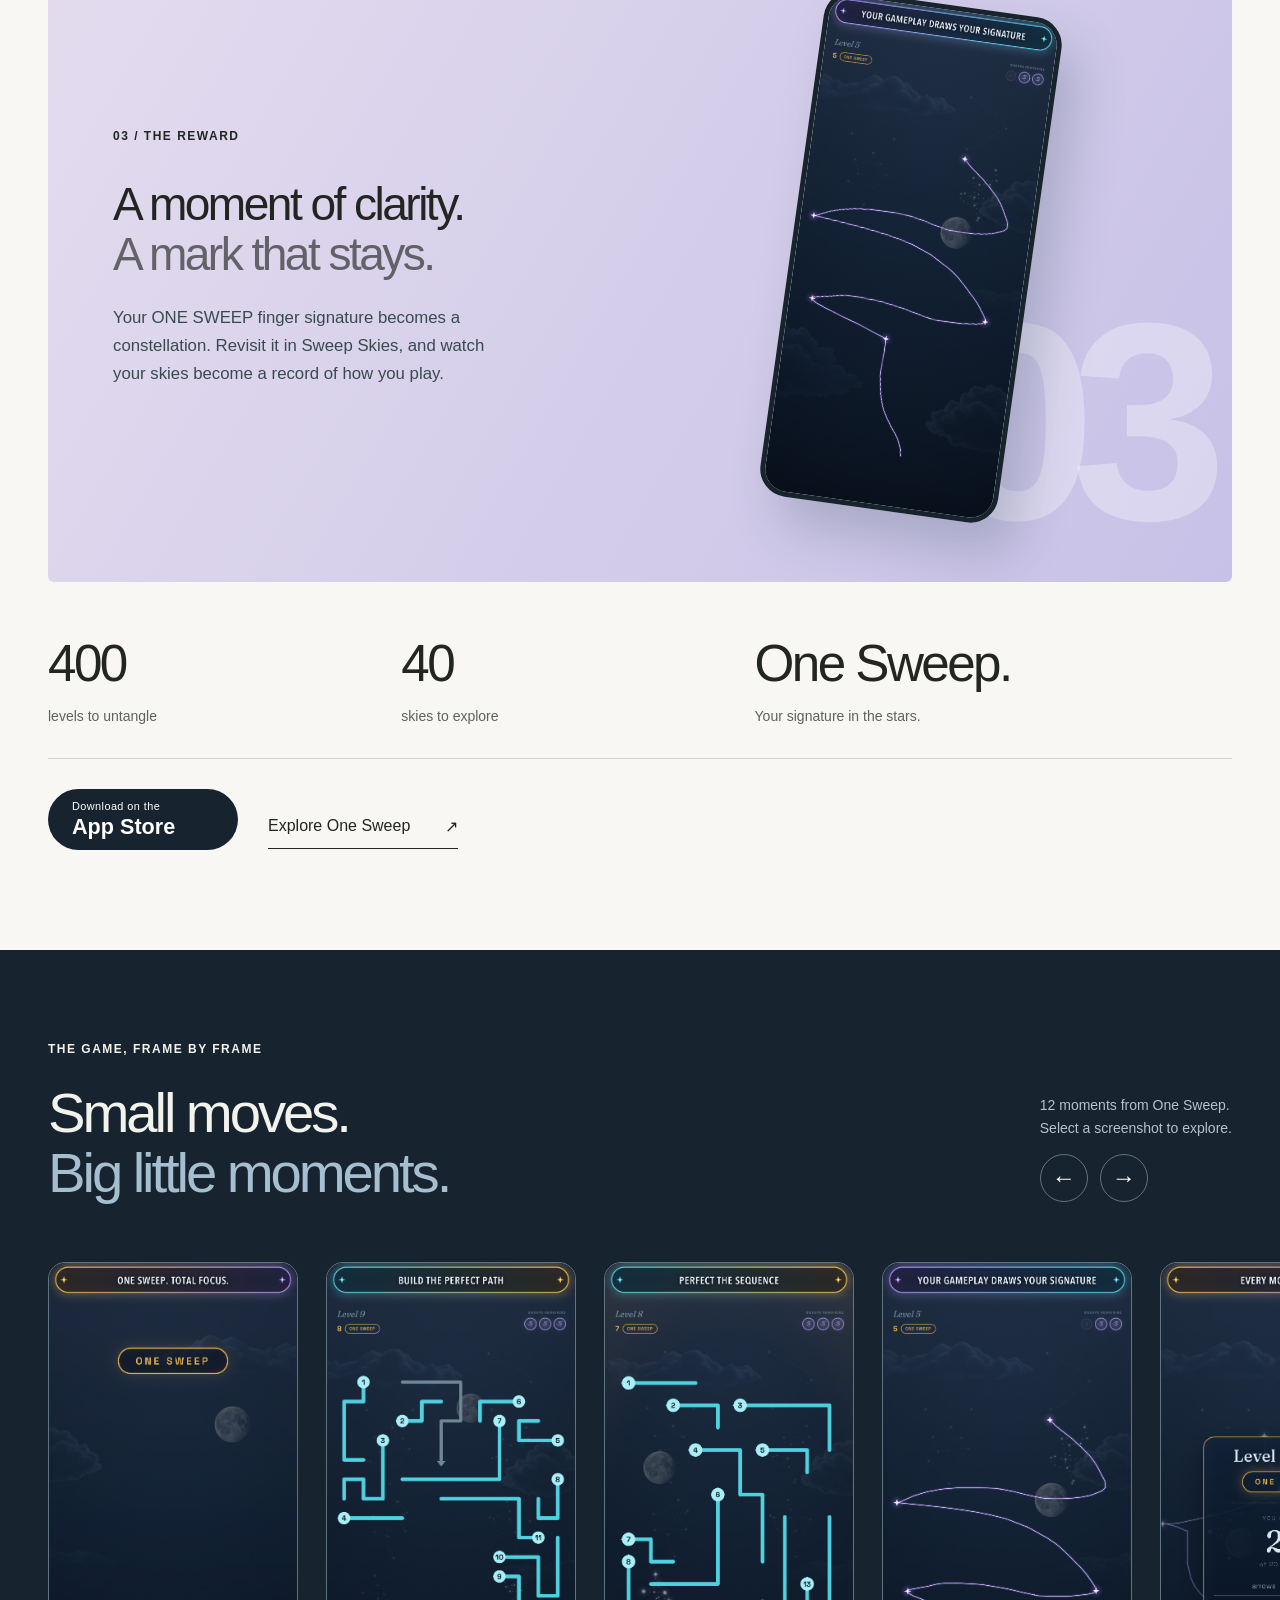
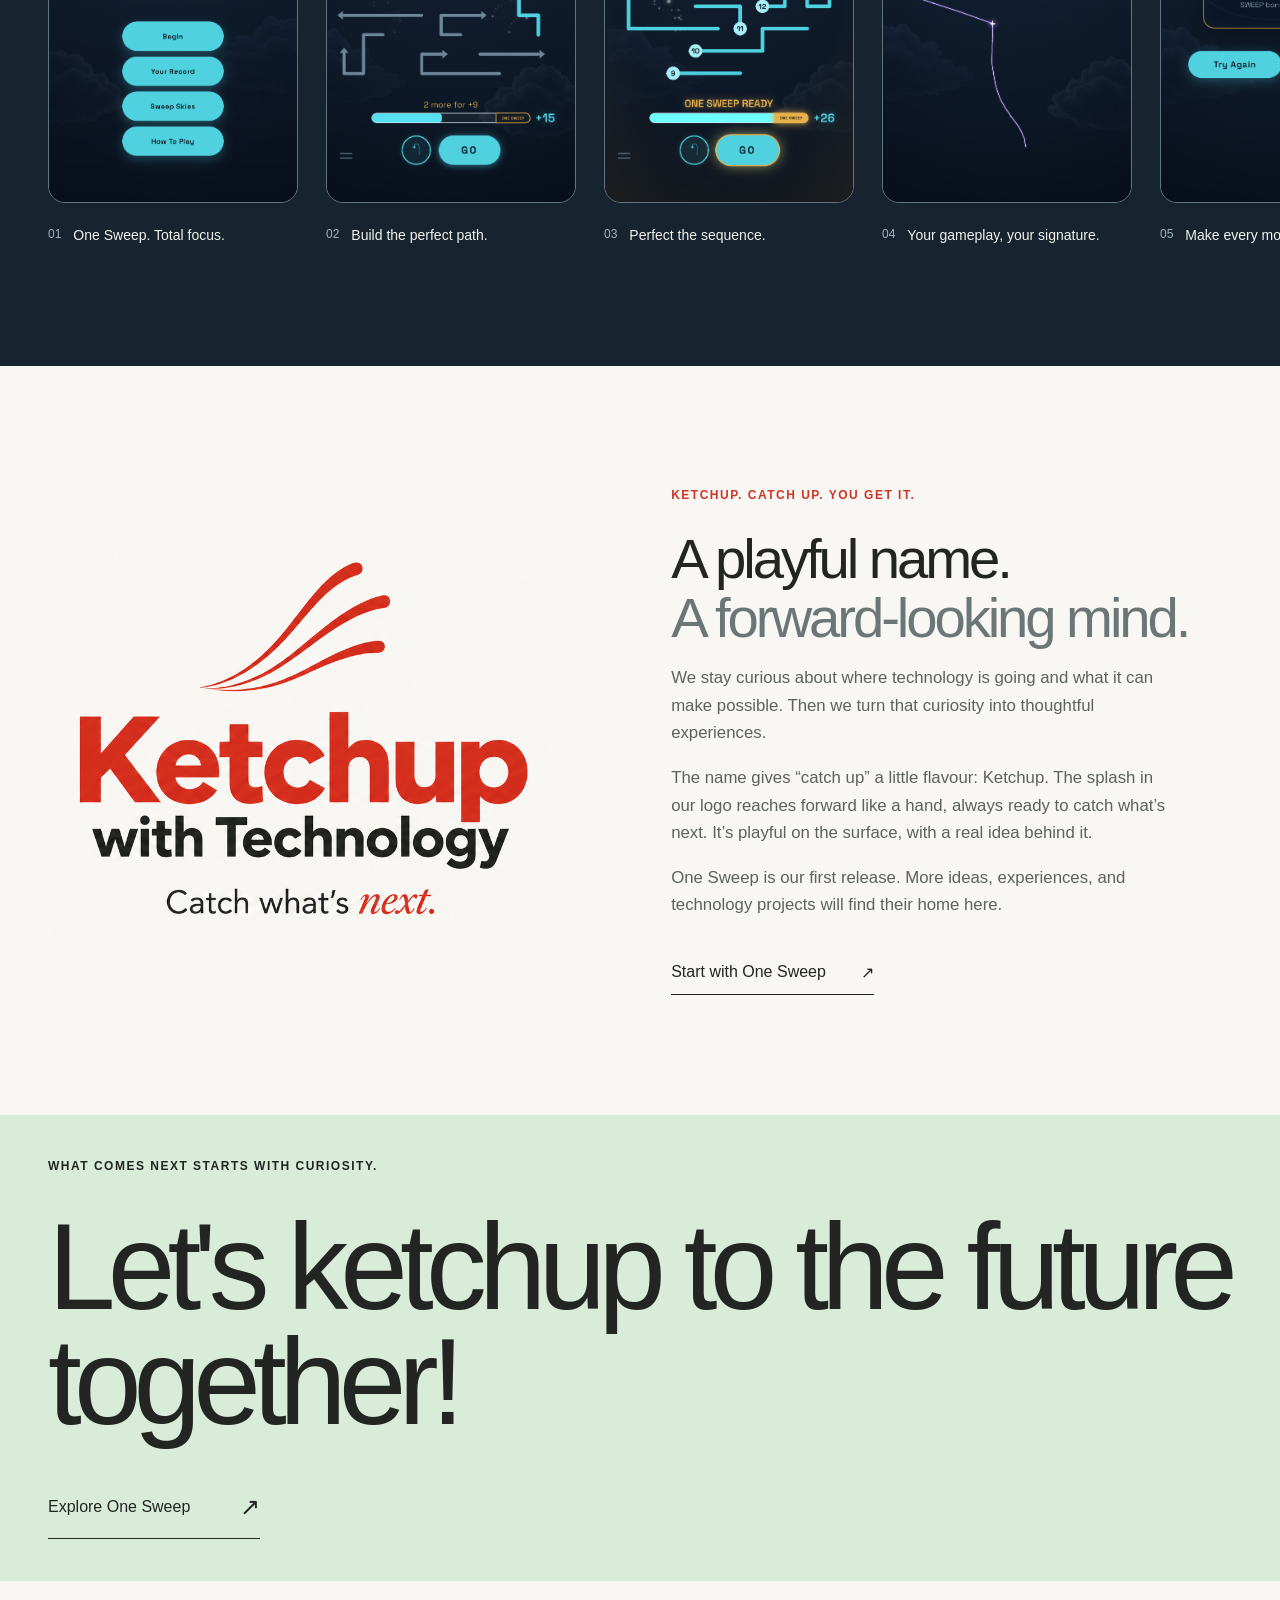
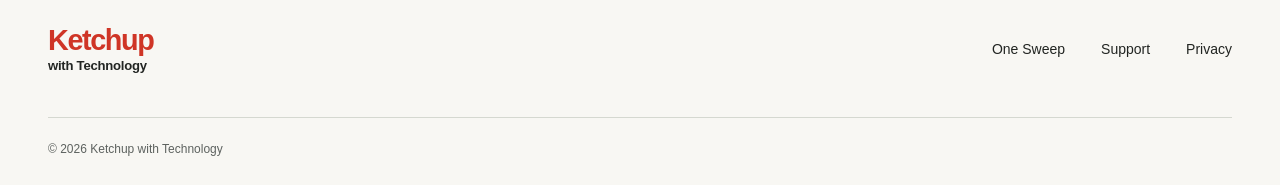
==== commit a6e183c9: "Broaden studio positioning beyond games" ====
--- a/index.html
+++ b/index.html
@@ -1 +1 @@
-<!doctype html><html lang="en"><head><meta charset="utf-8"><meta name="viewport" content="width=device-width, initial-scale=1"><meta name="theme-color" content="#f8f7f3"><meta name="description" content="Catch What's Next. Discover One Sweep, a one-thumb planning puzzle available now on the App Store."><title>Ketchup with Technology | Catch What's Next.</title><link rel="canonical" href="https://ketchupwithtechnology.com/"><link rel="stylesheet" href="./styles.css"><script src="./site.js" defer></script></head><body><a class="skip-link" href="#main">Skip to content</a><main id="main"><section class="hero" aria-labelledby="hero-title"><div class="centered-brand wrap"><h1 id="hero-title"><a class="wordmark brand-image" href="#" aria-label="Ketchup with Technology, home"><svg role="img" aria-label="Ketchup with Technology. Catch what’s next." viewBox="350 150 835 650"><image href="./assets/ketchup-brand-header.png" width="1536" height="1024"/></svg></a></h1></div><div class="cinema"><div class="cinema-light" aria-hidden="true"></div><div class="cinema-caption"><span>FIRST UP / ONE SWEEP</span><span>Plan. Sweep. Create Stars.</span></div><div class="cinema-screens"><a class="shot cinema-left" href="./assets/07-selecting-arrows.png" data-preview data-caption="Build your sequence in One Sweep." aria-label="Enlarge: Build your sequence in One Sweep."><img src="./assets/07-selecting-arrows.png" alt="Build your sequence in One Sweep." width="1206" height="2622" fetchpriority="high"></a><a class="shot cinema-middle" href="./assets/05-perfect-sequence.png" data-preview data-caption="A perfect sequence ready to launch." aria-label="Enlarge: A perfect sequence ready to launch."><img src="./assets/05-perfect-sequence.png" alt="A perfect sequence ready to launch." width="1206" height="2622" fetchpriority="high"></a><a class="shot cinema-right" href="./assets/02-sweep-signature.png" data-preview data-caption="Your finger signature becomes a constellation." aria-label="Enlarge: Your finger signature becomes a constellation."><img src="./assets/02-sweep-signature.png" alt="Your finger signature becomes a constellation." width="1206" height="2622" fetchpriority="high"></a></div><div class="cinema-bottom"><a href="#one-sweep">Explore the game <span aria-hidden="true">↓</span></a><button class="motion-toggle" type="button" aria-pressed="false">Pause motion <span aria-hidden="true">Ⅱ</span></button></div></div><div class="hero-foot wrap"><span>Made with curiosity. And a little Ketchup.</span><span>SCROLL TO DISCOVER ↓</span></div></section><nav class="showcase-navigation wrap" aria-label="Main navigation"><a href="./one-sweep/">One Sweep <span aria-hidden="true">↗</span></a><a href="#about">Behind the name</a><a href="./support/">Support ↗</a><a class="nav-download" href="https://apps.apple.com/ca/app/one-sweep/id6807523722">Download ↗</a></nav><section class="game wrap" id="one-sweep" aria-labelledby="game-title"><div class="game-top"><p class="eyebrow">01 / THE FIRST CHAPTER</p><a class="status" href="https://apps.apple.com/ca/app/one-sweep/id6807523722">Available on the App Store ↗</a></div><div class="game-heading"><h2 id="game-title" class="badge-heading"><svg role="img" aria-label="One Sweep" viewBox="0 0 570 153"><defs><clipPath id="badge-artwork"><rect x="9" y="9" width="552" height="135" rx="67.5"/></clipPath></defs><rect x="2.5" y="2.5" width="565" height="148" rx="74" fill="#131d27"/><image href="./assets/04-one-sweep-badge.png" x="-320" y="-1235" width="1206" height="2622" clip-path="url(#badge-artwork)"/><rect x="2.5" y="2.5" width="565" height="148" rx="74" fill="none" stroke="#efb943" stroke-width="5"/></svg></h2><div><p class="game-lead">Plan the order.<br><span>Create your stars.</span></p><p>A puzzle of order, instinct, and the satisfaction of watching it all fall into place.</p></div></div><div class="story-scenes"><article class="story-scene blue"><div class="scene-copy"><p class="eyebrow">01 / THE PLAN</p><h3>Read the board.<br><span>Find the way through.</span></h3><p>Every arrow has a way out. The trick is knowing which one goes first. Tap or trace to queue your plan.</p></div><div class="scene-image"><a class="shot " href="./assets/07-selecting-arrows.png" data-preview data-caption="Level 9: selected cyan arrows numbered in order." aria-label="Enlarge: Level 9: selected cyan arrows numbered in order."><img src="./assets/07-selecting-arrows.png" alt="Level 9: selected cyan arrows numbered in order." width="1206" height="2622" loading="lazy"></a><span class="scene-index" aria-hidden="true">01</span></div></article><article class="story-scene peach"><div class="scene-copy"><p class="eyebrow">02 / THE RELEASE</p><h3>Trust your sequence.<br><span>Then let it go.</span></h3><p>Press GO and watch one exit open the next. You have three SWEEPS to clear the board. Clear every arrow with your first GO to earn ONE SWEEP.</p></div><div class="scene-image"><a class="shot " href="./assets/05-perfect-sequence.png" data-preview data-caption="Thirteen arrows queued for a ONE SWEEP clear." aria-label="Enlarge: Thirteen arrows queued for a ONE SWEEP clear."><img src="./assets/05-perfect-sequence.png" alt="Thirteen arrows queued for a ONE SWEEP clear." width="1206" height="2622" loading="lazy"></a><span class="scene-index" aria-hidden="true">02</span></div></article><article class="story-scene lilac"><div class="scene-copy"><p class="eyebrow">03 / THE REWARD</p><h3>A moment of clarity.<br><span>A mark that stays.</span></h3><p>Your ONE SWEEP finger signature becomes a constellation. Revisit it in Sweep Skies, and watch your skies become a record of how you play.</p></div><div class="scene-image"><a class="shot " href="./assets/02-sweep-signature.png" data-preview data-caption="A purple finger signature stretching across the moonlit sky." aria-label="Enlarge: A purple finger signature stretching across the moonlit sky."><img src="./assets/02-sweep-signature.png" alt="A purple finger signature stretching across the moonlit sky." width="1206" height="2622" loading="lazy"></a><span class="scene-index" aria-hidden="true">03</span></div></article></div><div class="facts"><p><strong>400</strong>levels to untangle</p><p><strong>40</strong>skies to explore</p><p><strong>One Sweep.</strong>Your signature in the stars.</p></div><div class="release-actions"><a class="app-store-button" href="https://apps.apple.com/ca/app/one-sweep/id6807523722"><span>Download on the</span><strong>App Store</strong></a><a class="text-link" href="./one-sweep/">Explore One Sweep <span aria-hidden="true">↗</span></a></div></section><section class="gallery-section" aria-labelledby="gallery-title"><div class="wrap gallery-heading"><div><p class="eyebrow">THE GAME, FRAME BY FRAME</p><h2 id="gallery-title">Small moves.<br><span>Big little moments.</span></h2></div><div class="gallery-controls"><p>12 moments from One Sweep.<br>Select a screenshot to explore.</p><div><button type="button" data-gallery-step="-1" aria-label="Previous screenshots">←</button><button type="button" data-gallery-step="1" aria-label="Next screenshots">→</button></div></div></div><div class="gallery" tabindex="0" role="region" aria-label="One Sweep screenshot gallery; scroll horizontally to explore"><figure><a class="shot " href="./assets/01-home.png" data-preview data-caption="The One Sweep home screen with Begin, Your Record, Sweep Skies and How To Play." aria-label="Enlarge: The One Sweep home screen with Begin, Your Record, Sweep Skies and How To Play."><img src="./assets/01-home.png" alt="The One Sweep home screen with Begin, Your Record, Sweep Skies and How To Play." width="1206" height="2622" loading="lazy"></a><figcaption><span>01</span>One Sweep. Total focus.</figcaption></figure><figure><a class="shot " href="./assets/07-selecting-arrows.png" data-preview data-caption="Level 9 with selected cyan arrows numbered in queue order." aria-label="Enlarge: Level 9 with selected cyan arrows numbered in queue order."><img src="./assets/07-selecting-arrows.png" alt="Level 9 with selected cyan arrows numbered in queue order." width="1206" height="2622" loading="lazy"></a><figcaption><span>02</span>Build the perfect path.</figcaption></figure><figure><a class="shot " href="./assets/05-perfect-sequence.png" data-preview data-caption="All thirteen arrows queued, with ONE SWEEP READY above GO." aria-label="Enlarge: All thirteen arrows queued, with ONE SWEEP READY above GO."><img src="./assets/05-perfect-sequence.png" alt="All thirteen arrows queued, with ONE SWEEP READY above GO." width="1206" height="2622" loading="lazy"></a><figcaption><span>03</span>Perfect the sequence.</figcaption></figure><figure><a class="shot " href="./assets/02-sweep-signature.png" data-preview data-caption="A purple signature traced across the moonlit sky after a clear." aria-label="Enlarge: A purple signature traced across the moonlit sky after a clear."><img src="./assets/02-sweep-signature.png" alt="A purple signature traced across the moonlit sky after a clear." width="1206" height="2622" loading="lazy"></a><figcaption><span>04</span>Your gameplay, your signature.</figcaption></figure><figure><a class="shot " href="./assets/03-scorecard.png" data-preview data-caption="Level 6 cleared in ONE SWEEP with 20 of 20 possible points." aria-label="Enlarge: Level 6 cleared in ONE SWEEP with 20 of 20 possible points."><img src="./assets/03-scorecard.png" alt="Level 6 cleared in ONE SWEEP with 20 of 20 possible points." width="1206" height="2622" loading="lazy"></a><figcaption><span>05</span>Make every move count.</figcaption></figure><figure><a class="shot " href="./assets/04-one-sweep-badge.png" data-preview data-caption="A gold ONE SWEEP badge awarded after clearing the board." aria-label="Enlarge: A gold ONE SWEEP badge awarded after clearing the board."><img src="./assets/04-one-sweep-badge.png" alt="A gold ONE SWEEP badge awarded after clearing the board." width="1206" height="2622" loading="lazy"></a><figcaption><span>06</span>Earn the ONE SWEEP.</figcaption></figure><figure><a class="shot " href="./assets/06-sweep-to-stars.png" data-preview data-caption="A completed signature settling among the stars." aria-label="Enlarge: A completed signature settling among the stars."><img src="./assets/06-sweep-to-stars.png" alt="A completed signature settling among the stars." width="1206" height="2622" loading="lazy"></a><figcaption><span>07</span>Turn SWEEPs into stars.</figcaption></figure><figure><a class="shot " href="./assets/08-sky-one-complete.png" data-preview data-caption="Sky 1 complete, with all ten levels cleared in ONE SWEEP." aria-label="Enlarge: Sky 1 complete, with all ten levels cleared in ONE SWEEP."><img src="./assets/08-sky-one-complete.png" alt="Sky 1 complete, with all ten levels cleared in ONE SWEEP." width="1206" height="2622" loading="lazy"></a><figcaption><span>08</span>Master an entire sky.</figcaption></figure><figure><a class="shot " href="./assets/09-completed-sky.png" data-preview data-caption="All ten earned constellation signatures in Clear Midnight." aria-label="Enlarge: All ten earned constellation signatures in Clear Midnight."><img src="./assets/09-completed-sky.png" alt="All ten earned constellation signatures in Clear Midnight." width="1206" height="2622" loading="lazy"></a><figcaption><span>09</span>Your constellations, together.</figcaption></figure><figure><a class="shot " href="./assets/10-replay-signature.png" data-preview data-caption="A saved Level 4 constellation being replayed in Sweep Skies." aria-label="Enlarge: A saved Level 4 constellation being replayed in Sweep Skies."><img src="./assets/10-replay-signature.png" alt="A saved Level 4 constellation being replayed in Sweep Skies." width="1206" height="2622" loading="lazy"></a><figcaption><span>10</span>Replay your signature.</figcaption></figure><figure><a class="shot " href="./assets/11-sweep-skies.png" data-preview data-caption="The Sweep Skies collection with Sky 1 perfect and Sky 2 in progress." aria-label="Enlarge: The Sweep Skies collection with Sky 1 perfect and Sky 2 in progress."><img src="./assets/11-sweep-skies.png" alt="The Sweep Skies collection with Sky 1 perfect and Sky 2 in progress." width="1206" height="2622" loading="lazy"></a><figcaption><span>11</span>Explore 40 skies.</figcaption></figure><figure><a class="shot " href="./assets/12-constellation-carryover.png" data-preview data-caption="Level 14 arrows over a purple sky with previously earned constellations." aria-label="Enlarge: Level 14 arrows over a purple sky with previously earned constellations."><img src="./assets/12-constellation-carryover.png" alt="Level 14 arrows over a purple sky with previously earned constellations." width="1206" height="2622" loading="lazy"></a><figcaption><span>12</span>Keep your stars with you.</figcaption></figure></div></section><section class="about wrap" id="about" aria-labelledby="about-title"><div class="about-art"><svg role="img" aria-label="Ketchup with Technology. Catch what’s next." viewBox="350 150 835 650"><image href="./assets/ketchup-brand-header.png" width="1536" height="1024"/></svg></div><div class="about-copy"><p class="eyebrow">KETCHUP. CATCH UP. YOU GET IT.</p><h2 id="about-title">A playful name.<br><span>A forward-looking mind.</span></h2><p>We’re always catching up with technology. Learning what’s new, seeing what’s possible, and striving to make something better.</p><p>So we gave “catch up” a little flavour. Ketchup. The splash in our logo reaches like a hand, catching up with what’s ahead. It’s a bit of fun, with a real idea behind it.</p><p>One Sweep is our first game. More games and technology projects will find their home here.</p><a class="text-link" href="#one-sweep">Start with One Sweep <span aria-hidden="true">↗</span></a></div></section><section class="next"><div class="wrap"><p class="eyebrow">GAMES TODAY. MORE POSSIBILITIES TOMORROW.</p><a class="button" href="#one-sweep">Explore our first game <span aria-hidden="true">↗</span></a></div></section></main><footer class="wrap footer"><a class="wordmark" href="#">Ketchup<span>with Technology</span></a><nav aria-label="Footer navigation"><a href="./one-sweep/">One Sweep</a><a href="./support/">Support</a><a href="./privacy/">Privacy</a></nav><p>© 2026 Ketchup with Technology</p></footer><dialog aria-labelledby="preview-caption" id="image-preview"><button type="button" class="close-preview" aria-label="Close screenshot preview">Close ×</button><img alt="" width="1206" height="2622"><p id="preview-caption"></p></dialog></body></html>
+<!doctype html><html lang="en"><head><meta charset="utf-8"><meta name="viewport" content="width=device-width, initial-scale=1"><meta name="theme-color" content="#f8f7f3"><meta name="description" content="Catch What's Next. Discover One Sweep, a one-thumb planning puzzle available now on the App Store."><title>Ketchup with Technology | Catch What's Next.</title><link rel="canonical" href="https://ketchupwithtechnology.com/"><link rel="stylesheet" href="./styles.css"><script src="./site.js" defer></script></head><body><a class="skip-link" href="#main">Skip to content</a><main id="main"><section class="hero" aria-labelledby="hero-title"><div class="centered-brand wrap"><h1 id="hero-title"><a class="wordmark brand-image" href="#" aria-label="Ketchup with Technology, home"><svg role="img" aria-label="Ketchup with Technology. Catch what’s next." viewBox="350 150 835 650"><image href="./assets/ketchup-brand-header.png" width="1536" height="1024"/></svg></a></h1></div><div class="cinema"><div class="cinema-light" aria-hidden="true"></div><div class="cinema-caption"><span>FIRST UP / ONE SWEEP</span><span>Plan. Sweep. Create Stars.</span></div><div class="cinema-screens"><a class="shot cinema-left" href="./assets/07-selecting-arrows.png" data-preview data-caption="Build your sequence in One Sweep." aria-label="Enlarge: Build your sequence in One Sweep."><img src="./assets/07-selecting-arrows.png" alt="Build your sequence in One Sweep." width="1206" height="2622" fetchpriority="high"></a><a class="shot cinema-middle" href="./assets/05-perfect-sequence.png" data-preview data-caption="A perfect sequence ready to launch." aria-label="Enlarge: A perfect sequence ready to launch."><img src="./assets/05-perfect-sequence.png" alt="A perfect sequence ready to launch." width="1206" height="2622" fetchpriority="high"></a><a class="shot cinema-right" href="./assets/02-sweep-signature.png" data-preview data-caption="Your finger signature becomes a constellation." aria-label="Enlarge: Your finger signature becomes a constellation."><img src="./assets/02-sweep-signature.png" alt="Your finger signature becomes a constellation." width="1206" height="2622" fetchpriority="high"></a></div><div class="cinema-bottom"><a href="#one-sweep">Explore the game <span aria-hidden="true">↓</span></a><button class="motion-toggle" type="button" aria-pressed="false">Pause motion <span aria-hidden="true">Ⅱ</span></button></div></div><div class="hero-foot wrap"><span>Made with curiosity. And a little Ketchup.</span><span>SCROLL TO DISCOVER ↓</span></div></section><nav class="showcase-navigation wrap" aria-label="Main navigation"><a href="./one-sweep/">One Sweep <span aria-hidden="true">↗</span></a><a href="#about">Behind the name</a><a href="./support/">Support ↗</a><a class="nav-download" href="https://apps.apple.com/ca/app/one-sweep/id6807523722">Download ↗</a></nav><section class="game wrap" id="one-sweep" aria-labelledby="game-title"><div class="game-top"><p class="eyebrow">01 / THE FIRST CHAPTER</p><a class="status" href="https://apps.apple.com/ca/app/one-sweep/id6807523722">Available on the App Store ↗</a></div><div class="game-heading"><h2 id="game-title" class="badge-heading"><svg role="img" aria-label="One Sweep" viewBox="0 0 570 153"><defs><clipPath id="badge-artwork"><rect x="9" y="9" width="552" height="135" rx="67.5"/></clipPath></defs><rect x="2.5" y="2.5" width="565" height="148" rx="74" fill="#131d27"/><image href="./assets/04-one-sweep-badge.png" x="-320" y="-1235" width="1206" height="2622" clip-path="url(#badge-artwork)"/><rect x="2.5" y="2.5" width="565" height="148" rx="74" fill="none" stroke="#efb943" stroke-width="5"/></svg></h2><div><p class="game-lead">Plan the order.<br><span>Create your stars.</span></p><p>A puzzle of order, instinct, and the satisfaction of watching it all fall into place.</p></div></div><div class="story-scenes"><article class="story-scene blue"><div class="scene-copy"><p class="eyebrow">01 / THE PLAN</p><h3>Read the board.<br><span>Find the way through.</span></h3><p>Every arrow has a way out. The trick is knowing which one goes first. Tap or trace to queue your plan.</p></div><div class="scene-image"><a class="shot " href="./assets/07-selecting-arrows.png" data-preview data-caption="Level 9: selected cyan arrows numbered in order." aria-label="Enlarge: Level 9: selected cyan arrows numbered in order."><img src="./assets/07-selecting-arrows.png" alt="Level 9: selected cyan arrows numbered in order." width="1206" height="2622" loading="lazy"></a><span class="scene-index" aria-hidden="true">01</span></div></article><article class="story-scene peach"><div class="scene-copy"><p class="eyebrow">02 / THE RELEASE</p><h3>Trust your sequence.<br><span>Then let it go.</span></h3><p>Press GO and watch one exit open the next. You have three SWEEPS to clear the board. Clear every arrow with your first GO to earn ONE SWEEP.</p></div><div class="scene-image"><a class="shot " href="./assets/05-perfect-sequence.png" data-preview data-caption="Thirteen arrows queued for a ONE SWEEP clear." aria-label="Enlarge: Thirteen arrows queued for a ONE SWEEP clear."><img src="./assets/05-perfect-sequence.png" alt="Thirteen arrows queued for a ONE SWEEP clear." width="1206" height="2622" loading="lazy"></a><span class="scene-index" aria-hidden="true">02</span></div></article><article class="story-scene lilac"><div class="scene-copy"><p class="eyebrow">03 / THE REWARD</p><h3>A moment of clarity.<br><span>A mark that stays.</span></h3><p>Your ONE SWEEP finger signature becomes a constellation. Revisit it in Sweep Skies, and watch your skies become a record of how you play.</p></div><div class="scene-image"><a class="shot " href="./assets/02-sweep-signature.png" data-preview data-caption="A purple finger signature stretching across the moonlit sky." aria-label="Enlarge: A purple finger signature stretching across the moonlit sky."><img src="./assets/02-sweep-signature.png" alt="A purple finger signature stretching across the moonlit sky." width="1206" height="2622" loading="lazy"></a><span class="scene-index" aria-hidden="true">03</span></div></article></div><div class="facts"><p><strong>400</strong>levels to untangle</p><p><strong>40</strong>skies to explore</p><p><strong>One Sweep.</strong>Your signature in the stars.</p></div><div class="release-actions"><a class="app-store-button" href="https://apps.apple.com/ca/app/one-sweep/id6807523722"><span>Download on the</span><strong>App Store</strong></a><a class="text-link" href="./one-sweep/">Explore One Sweep <span aria-hidden="true">↗</span></a></div></section><section class="gallery-section" aria-labelledby="gallery-title"><div class="wrap gallery-heading"><div><p class="eyebrow">THE GAME, FRAME BY FRAME</p><h2 id="gallery-title">Small moves.<br><span>Big little moments.</span></h2></div><div class="gallery-controls"><p>12 moments from One Sweep.<br>Select a screenshot to explore.</p><div><button type="button" data-gallery-step="-1" aria-label="Previous screenshots">←</button><button type="button" data-gallery-step="1" aria-label="Next screenshots">→</button></div></div></div><div class="gallery" tabindex="0" role="region" aria-label="One Sweep screenshot gallery; scroll horizontally to explore"><figure><a class="shot " href="./assets/01-home.png" data-preview data-caption="The One Sweep home screen with Begin, Your Record, Sweep Skies and How To Play." aria-label="Enlarge: The One Sweep home screen with Begin, Your Record, Sweep Skies and How To Play."><img src="./assets/01-home.png" alt="The One Sweep home screen with Begin, Your Record, Sweep Skies and How To Play." width="1206" height="2622" loading="lazy"></a><figcaption><span>01</span>One Sweep. Total focus.</figcaption></figure><figure><a class="shot " href="./assets/07-selecting-arrows.png" data-preview data-caption="Level 9 with selected cyan arrows numbered in queue order." aria-label="Enlarge: Level 9 with selected cyan arrows numbered in queue order."><img src="./assets/07-selecting-arrows.png" alt="Level 9 with selected cyan arrows numbered in queue order." width="1206" height="2622" loading="lazy"></a><figcaption><span>02</span>Build the perfect path.</figcaption></figure><figure><a class="shot " href="./assets/05-perfect-sequence.png" data-preview data-caption="All thirteen arrows queued, with ONE SWEEP READY above GO." aria-label="Enlarge: All thirteen arrows queued, with ONE SWEEP READY above GO."><img src="./assets/05-perfect-sequence.png" alt="All thirteen arrows queued, with ONE SWEEP READY above GO." width="1206" height="2622" loading="lazy"></a><figcaption><span>03</span>Perfect the sequence.</figcaption></figure><figure><a class="shot " href="./assets/02-sweep-signature.png" data-preview data-caption="A purple signature traced across the moonlit sky after a clear." aria-label="Enlarge: A purple signature traced across the moonlit sky after a clear."><img src="./assets/02-sweep-signature.png" alt="A purple signature traced across the moonlit sky after a clear." width="1206" height="2622" loading="lazy"></a><figcaption><span>04</span>Your gameplay, your signature.</figcaption></figure><figure><a class="shot " href="./assets/03-scorecard.png" data-preview data-caption="Level 6 cleared in ONE SWEEP with 20 of 20 possible points." aria-label="Enlarge: Level 6 cleared in ONE SWEEP with 20 of 20 possible points."><img src="./assets/03-scorecard.png" alt="Level 6 cleared in ONE SWEEP with 20 of 20 possible points." width="1206" height="2622" loading="lazy"></a><figcaption><span>05</span>Make every move count.</figcaption></figure><figure><a class="shot " href="./assets/04-one-sweep-badge.png" data-preview data-caption="A gold ONE SWEEP badge awarded after clearing the board." aria-label="Enlarge: A gold ONE SWEEP badge awarded after clearing the board."><img src="./assets/04-one-sweep-badge.png" alt="A gold ONE SWEEP badge awarded after clearing the board." width="1206" height="2622" loading="lazy"></a><figcaption><span>06</span>Earn the ONE SWEEP.</figcaption></figure><figure><a class="shot " href="./assets/06-sweep-to-stars.png" data-preview data-caption="A completed signature settling among the stars." aria-label="Enlarge: A completed signature settling among the stars."><img src="./assets/06-sweep-to-stars.png" alt="A completed signature settling among the stars." width="1206" height="2622" loading="lazy"></a><figcaption><span>07</span>Turn SWEEPs into stars.</figcaption></figure><figure><a class="shot " href="./assets/08-sky-one-complete.png" data-preview data-caption="Sky 1 complete, with all ten levels cleared in ONE SWEEP." aria-label="Enlarge: Sky 1 complete, with all ten levels cleared in ONE SWEEP."><img src="./assets/08-sky-one-complete.png" alt="Sky 1 complete, with all ten levels cleared in ONE SWEEP." width="1206" height="2622" loading="lazy"></a><figcaption><span>08</span>Master an entire sky.</figcaption></figure><figure><a class="shot " href="./assets/09-completed-sky.png" data-preview data-caption="All ten earned constellation signatures in Clear Midnight." aria-label="Enlarge: All ten earned constellation signatures in Clear Midnight."><img src="./assets/09-completed-sky.png" alt="All ten earned constellation signatures in Clear Midnight." width="1206" height="2622" loading="lazy"></a><figcaption><span>09</span>Your constellations, together.</figcaption></figure><figure><a class="shot " href="./assets/10-replay-signature.png" data-preview data-caption="A saved Level 4 constellation being replayed in Sweep Skies." aria-label="Enlarge: A saved Level 4 constellation being replayed in Sweep Skies."><img src="./assets/10-replay-signature.png" alt="A saved Level 4 constellation being replayed in Sweep Skies." width="1206" height="2622" loading="lazy"></a><figcaption><span>10</span>Replay your signature.</figcaption></figure><figure><a class="shot " href="./assets/11-sweep-skies.png" data-preview data-caption="The Sweep Skies collection with Sky 1 perfect and Sky 2 in progress." aria-label="Enlarge: The Sweep Skies collection with Sky 1 perfect and Sky 2 in progress."><img src="./assets/11-sweep-skies.png" alt="The Sweep Skies collection with Sky 1 perfect and Sky 2 in progress." width="1206" height="2622" loading="lazy"></a><figcaption><span>11</span>Explore 40 skies.</figcaption></figure><figure><a class="shot " href="./assets/12-constellation-carryover.png" data-preview data-caption="Level 14 arrows over a purple sky with previously earned constellations." aria-label="Enlarge: Level 14 arrows over a purple sky with previously earned constellations."><img src="./assets/12-constellation-carryover.png" alt="Level 14 arrows over a purple sky with previously earned constellations." width="1206" height="2622" loading="lazy"></a><figcaption><span>12</span>Keep your stars with you.</figcaption></figure></div></section><section class="about wrap" id="about" aria-labelledby="about-title"><div class="about-art"><svg role="img" aria-label="Ketchup with Technology. Catch what’s next." viewBox="350 150 835 650"><image href="./assets/ketchup-brand-header.png" width="1536" height="1024"/></svg></div><div class="about-copy"><p class="eyebrow">KETCHUP. CATCH UP. YOU GET IT.</p><h2 id="about-title">A playful name.<br><span>A forward-looking mind.</span></h2><p>We stay curious about where technology is going and what it can make possible. Then we turn that curiosity into thoughtful experiences.</p><p>The name gives “catch up” a little flavour: Ketchup. The splash in our logo reaches forward like a hand, always ready to catch what’s next. It’s playful on the surface, with a real idea behind it.</p><p>One Sweep is our first release. More ideas, experiences, and technology projects will find their home here.</p><a class="text-link" href="#one-sweep">Start with One Sweep <span aria-hidden="true">↗</span></a></div></section><section class="next"><div class="wrap"><p class="eyebrow">WHAT COMES NEXT STARTS WITH CURIOSITY.</p><h2>Let's ketchup to the future together!</h2><a class="button" href="#one-sweep">Explore One Sweep <span aria-hidden="true">↗</span></a></div></section></main><footer class="wrap footer"><a class="wordmark" href="#">Ketchup<span>with Technology</span></a><nav aria-label="Footer navigation"><a href="./one-sweep/">One Sweep</a><a href="./support/">Support</a><a href="./privacy/">Privacy</a></nav><p>© 2026 Ketchup with Technology</p></footer><dialog aria-labelledby="preview-caption" id="image-preview"><button type="button" class="close-preview" aria-label="Close screenshot preview">Close ×</button><img alt="" width="1206" height="2622"><p id="preview-caption"></p></dialog></body></html>
